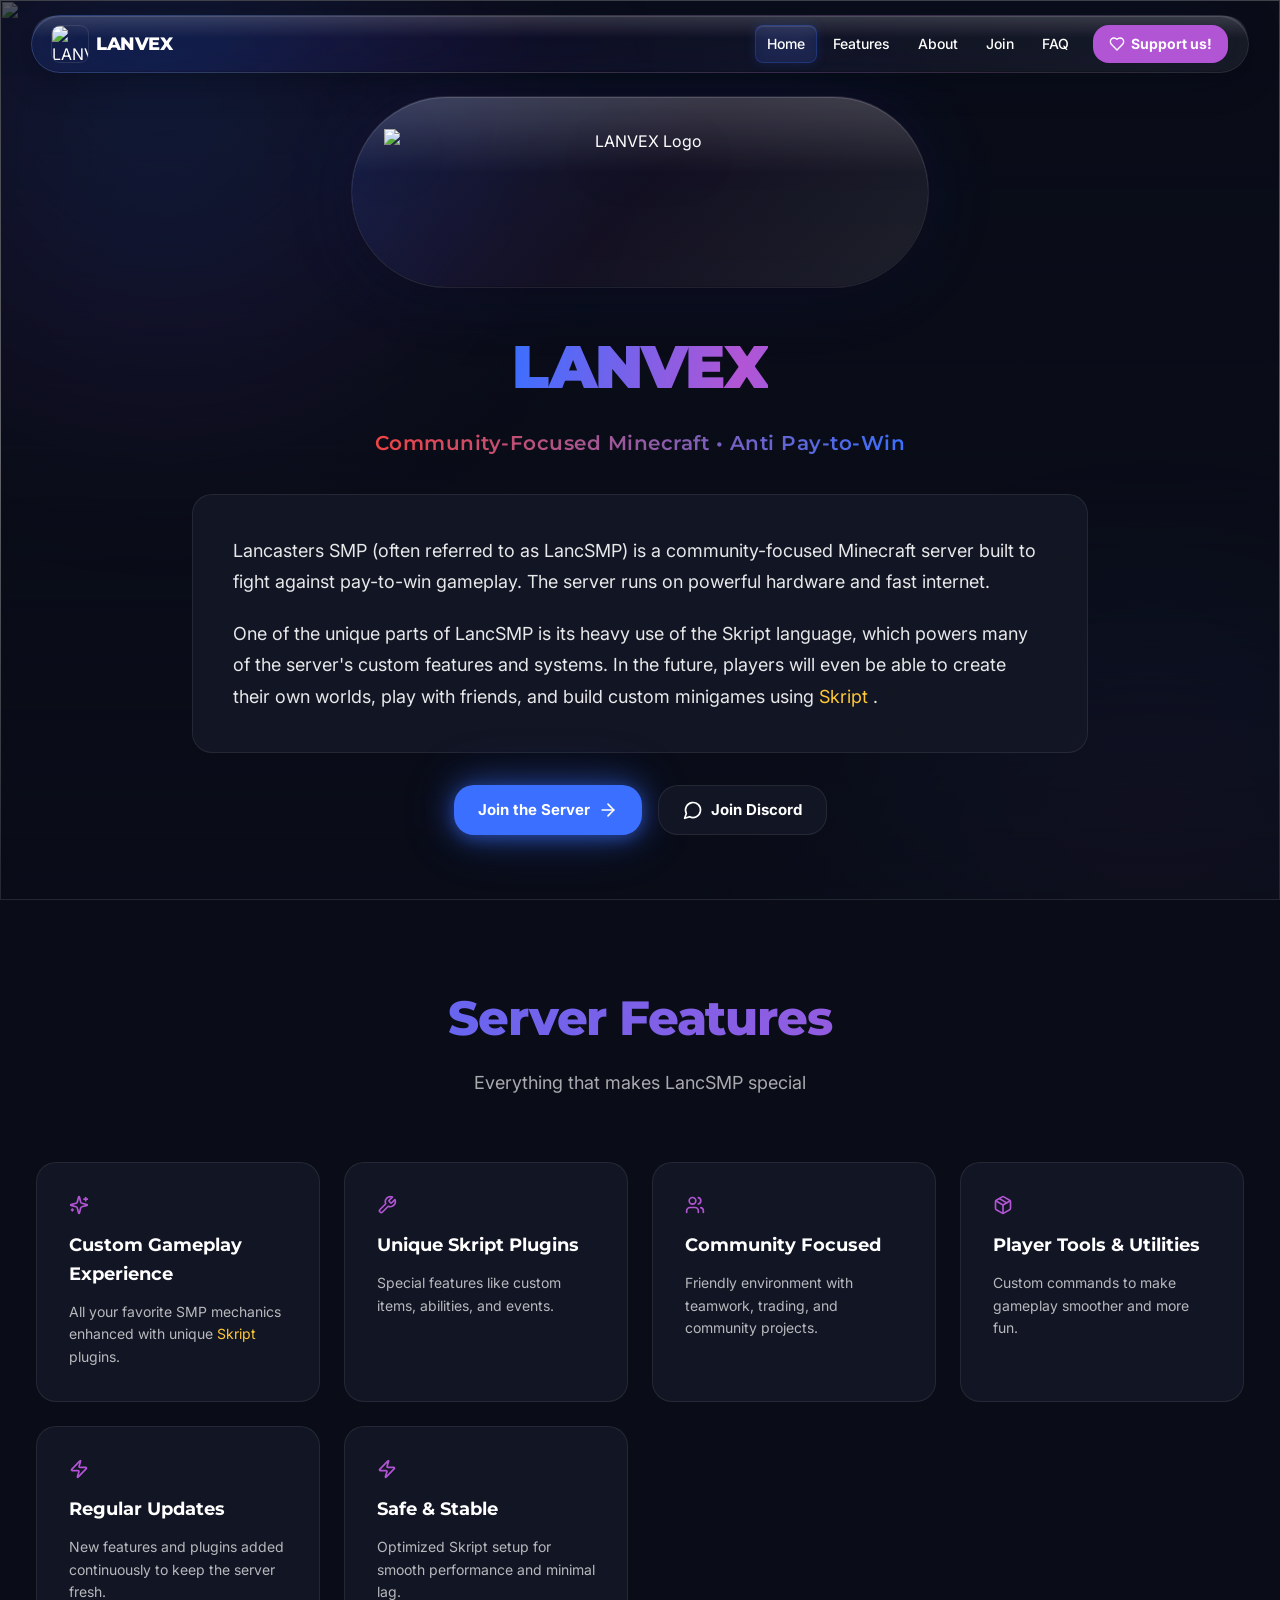
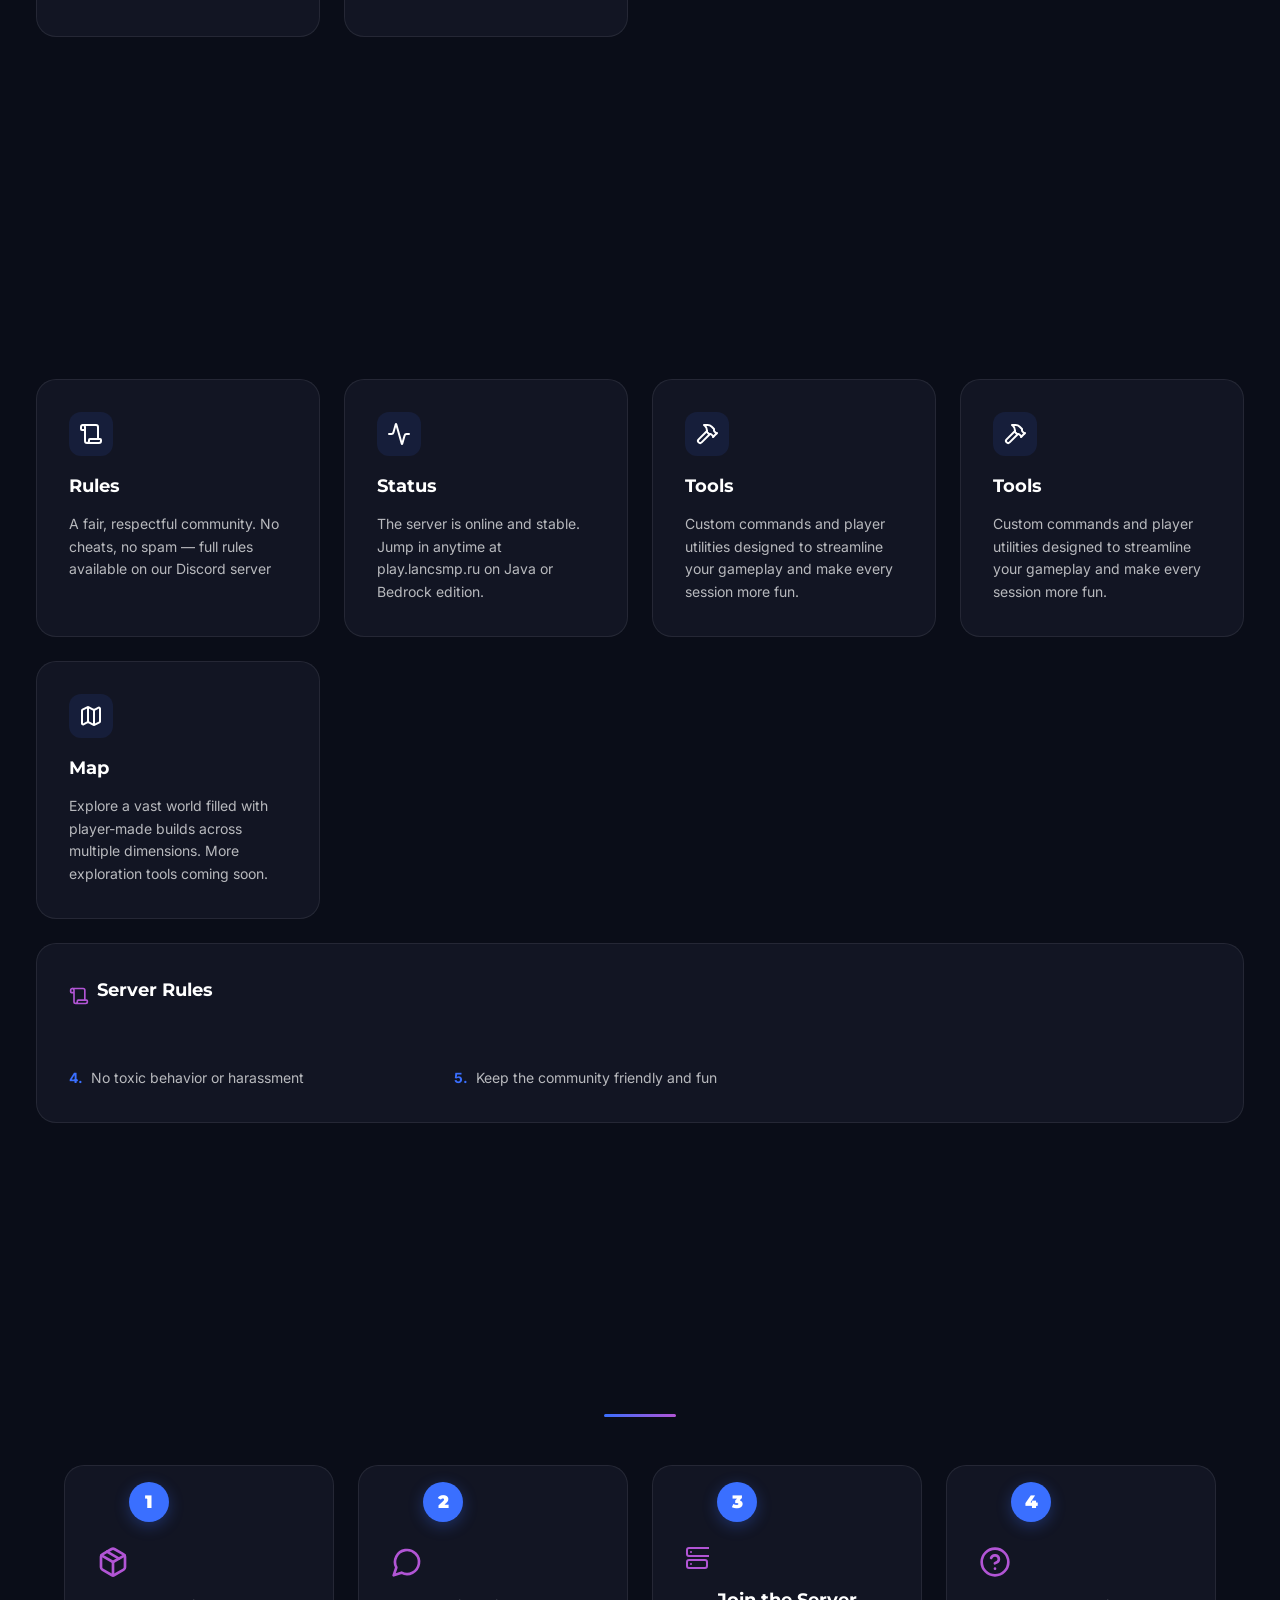
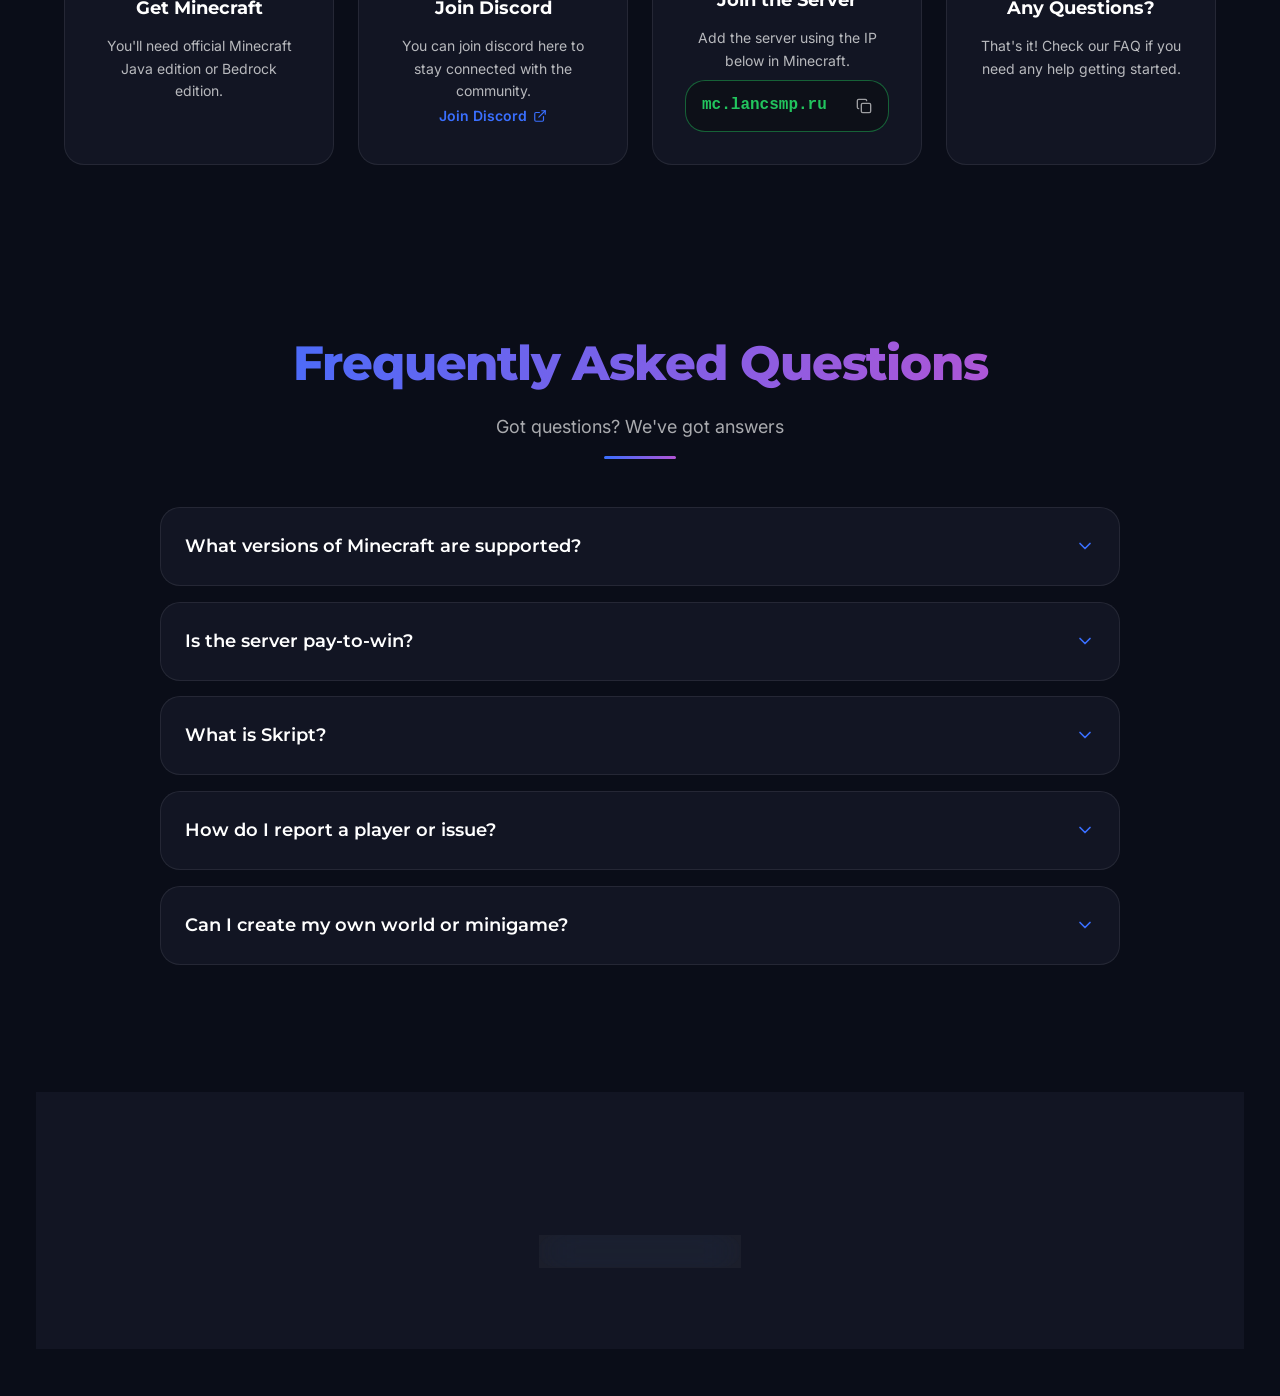
==== index.html @ f7d61930 "Initial Commit" ====
<!DOCTYPE html>
<html lang="en">
<head>
  <meta charset="utf-8">
  <meta name="viewport" content="width=device-width, initial-scale=1.0">
  <meta name="theme-color" content="#3A6FFF">
  <meta name="description" content="Community-Focused Minecraft server. Anti Pay-to-Win. Custom Skript plugins, friendly community, and powerful hardware.">
  <meta name="robots" content="index, follow">
  <link rel="canonical" href="https://your-github-username.github.io/lanvex-smp-website/">
  <meta property="og:title" content="LANVEX — Community Minecraft Server">
  <meta property="og:description" content="Community-Focused Minecraft server. Anti Pay-to-Win. Custom Skript plugins, friendly community, and powerful hardware.">
  <meta property="og:image" content="https://public.lancsmp.ru/images/lanvex_smp%2Bbg.png">
  <meta property="og:image:width" content="2000">
  <meta property="og:image:height" content="2000">
  <meta property="og:image:alt" content="LANVEX — Community Minecraft Server. Anti Pay-to-Win.">
  <meta property="og:image:type" content="image/png">
  <meta property="og:url" content="https://your-github-username.github.io/lanvex-smp-website/">
  <meta property="og:type" content="website">
  <meta property="og:site_name" content="LANVEX">
  <meta property="og:locale" content="en_US">
  <meta name="twitter:card" content="summary_large_image">
  <meta name="twitter:title" content="LANVEX — Community Minecraft Server">
  <meta name="twitter:description" content="Community-Focused Minecraft server. Anti Pay-to-Win. Custom Skript plugins.">
  <meta name="twitter:image" content="https://public.lancsmp.ru/images/lanvex_smp%2Bbg.png">
  <script type="application/ld+json">
  {
    "@context": "https://schema.org",
    "@type": "WebSite",
    "name": "LANVEX",
    "url": "https://your-github-username.github.io/lanvex-smp-website/",
    "description": "Community-Focused Minecraft server. Anti Pay-to-Win. Custom Skript plugins, friendly community, and powerful hardware.",
    "publisher": {
      "@type": "Organization",
      "name": "Lancasters Studios",
      "url": "https://your-github-username.github.io/lanvex-smp-website/",
      "logo": {
        "@type": "ImageObject",
        "url": "https://public.lancsmp.ru/images/lx.png"
      }
    },
    "potentialAction": {
      "@type": "SearchAction",
      "target": "https://your-github-username.github.io/lanvex-smp-website/#home",
      "query-input": "required name=search_term_string"
    }
  }
  </script>
  <link rel="icon" type="image/png" href="https://public.lancsmp.ru/images/lx.png">
  <link rel="manifest" href="manifest.json">
  <link rel="preconnect" href="https://fonts.googleapis.com">
  <link rel="preconnect" href="https://fonts.gstatic.com" crossorigin>
  <link href="https://fonts.googleapis.com/css2?family=Inter:wght@400;500;600;700&family=Montserrat:wght@400;500;600;700;800;900&display=swap" rel="stylesheet">
  <title>LANVEX — Home</title>
  <link rel="stylesheet" href="public/css/style.css?v=38">
</head>
<body class="home">
  <div class="scroll-progress" id="scrollProgress" aria-hidden="true"></div>

  <!-- Background -->
  <div class="bg-fixed">
    <img src="https://public.lancsmp.ru/images/BG_4.png" alt="" class="bg-image" width="1024" height="576" fetchpriority="high" decoding="async">
    <div class="bg-overlay"></div>
  </div>

  <!-- Navigation -->
  <nav class="navbar" id="navbar">
    <div class="nav-inner">
      <a href="#home" class="nav-logo">
        <img src="https://public.lancsmp.ru/images/lx.png" alt="LANVEX" class="nav-logo-img" width="36" height="36" decoding="async">
        <span class="nav-logo-text">LANVEX</span>
      </a>
      <div class="nav-links">
        <div class="nav-blob" id="navBlob"></div>
        <div id="navPrimary">
          <a href="#home" class="nav-link">Home</a>
          <a href="#features" class="nav-link">Features</a>
          <a href="#about" class="nav-link">About</a>
          <a href="#join" class="nav-link">Join</a>
          <a href="#faq" class="nav-link">FAQ</a>
        </div>
        <a href="https://ko-fi.com/lancasters_studios" target="_blank" rel="noopener noreferrer" class="nav-btn-support">
          <svg xmlns="http://www.w3.org/2000/svg" width="16" height="16" viewBox="0 0 24 24" fill="none" stroke="currentColor" stroke-width="2" stroke-linecap="round" stroke-linejoin="round"><path d="M19 14c1.49-1.46 3-3.21 3-5.5A5.5 5.5 0 0 0 16.5 3c-1.76 0-3 .5-4.5 2-1.5-1.5-2.74-2-4.5-2A5.5 5.5 0 0 0 2 8.5c0 2.3 1.5 4.05 3 5.5l7 7Z"/></svg>
          Support us!
        </a>
      </div>
      <button class="nav-mobile-btn" id="mobileMenuBtn" aria-label="Toggle menu" aria-expanded="false">
        <span class="hamburger-box">
          <span class="hamburger-line"></span>
          <span class="hamburger-line"></span>
          <span class="hamburger-line"></span>
        </span>
      </button>
    </div>
  </nav>
  <!-- Mobile Menu Backdrop -->
  <div class="mobile-menu-backdrop" id="mobileMenuBackdrop"></div>
  <!-- Mobile Menu -->
  <div class="mobile-menu" id="mobileMenu">
    <div class="mobile-menu-header">
      <a href="#home" class="nav-logo">
        <img src="https://public.lancsmp.ru/images/lx.png" alt="LANVEX" class="nav-logo-img" width="36" height="36" decoding="async">
        <span class="nav-logo-text">LANVEX</span>
      </a>
      <button class="mobile-menu-close" onclick="document.getElementById('mobileMenu').classList.remove('open');document.getElementById('mobileMenuBtn').classList.remove('open');document.getElementById('mobileMenuBackdrop').classList.remove('open');document.body.style.overflow='';" aria-label="Close menu">
        <svg xmlns="http://www.w3.org/2000/svg" width="20" height="20" viewBox="0 0 24 24" fill="none" stroke="currentColor" stroke-width="2" stroke-linecap="round" stroke-linejoin="round"><line x1="18" y1="6" x2="6" y2="18"/><line x1="6" y1="6" x2="18" y2="18"/></svg>
      </button>
    </div>
    <div id="mobileNavPrimary">
      <a href="#home" class="mobile-link">Home</a>
      <a href="#features" class="mobile-link">Features</a>
      <a href="#about" class="mobile-link">About</a>
      <a href="#join" class="mobile-link">Join</a>
      <a href="#faq" class="mobile-link">FAQ</a>
    </div>
    <a href="https://ko-fi.com/lancasters_studios" target="_blank" rel="noopener noreferrer" class="mobile-support-btn">
      <svg xmlns="http://www.w3.org/2000/svg" width="16" height="16" viewBox="0 0 24 24" fill="none" stroke="currentColor" stroke-width="2" stroke-linecap="round" stroke-linejoin="round"><path d="M19 14c1.49-1.46 3-3.21 3-5.5A5.5 5.5 0 0 0 16.5 3c-1.76 0-3 .5-4.5 2-1.5-1.5-2.74-2-4.5-2A5.5 5.5 0 0 0 2 8.5c0 2.3 1.5 4.05 3 5.5l7 7Z"/></svg>
      Support us!
    </a>
  </div>

  <button id="scrollTopBtn" class="scroll-top-btn" aria-label="Scroll to top">
    <svg xmlns="http://www.w3.org/2000/svg" width="20" height="20" viewBox="0 0 24 24" fill="none" stroke="currentColor" stroke-width="2.5" stroke-linecap="round" stroke-linejoin="round"><polyline points="18 15 12 9 6 15"/></svg>
  </button>

  <div class="page page-enter">

    <!-- Hero Section -->
    <section id="home" class="hero">
      <div class="hero-content">
        <div class="hero-logo-wrap">
          <div class="hero-logo-pill">
            <img src="https://public.lancsmp.ru/images/lanvex_smp_logo.png" alt="LANVEX Logo" class="hero-logo" width="1024" height="252" fetchpriority="high" decoding="async">
          </div>
        </div>
        <h1 class="hero-title"><span class="gradient-text">LANVEX</span></h1>
        <p class="hero-subtitle">Community-Focused Minecraft • Anti Pay-to-Win</p>
        <div class="hero-card glass-card">
          <p class="hero-desc">
            Lancasters SMP (often referred to as <span class="text-blue font-semibold">LancSMP</span>) is a community-focused Minecraft server built to fight against pay-to-win gameplay. The server runs on powerful hardware and fast internet.
          </p>
          <p class="hero-desc">
            One of the unique parts of LancSMP is its heavy use of the <span class="text-gold font-semibold">Skript</span> language, which powers many of the server's custom features and systems. In the future, players will even be able to create their own worlds, play with friends, and build custom minigames using <span class="text-gold font-semibold">Skript</span>.
          </p>
        </div>
        <div class="hero-actions">
          <button class="btn btn-primary" onclick="joinServer()">
            Join the Server
            <svg xmlns="http://www.w3.org/2000/svg" width="20" height="20" viewBox="0 0 24 24" fill="none" stroke="currentColor" stroke-width="2" stroke-linecap="round" stroke-linejoin="round"><path d="M5 12h14"/><path d="m12 5 7 7-7 7"/></svg>
          </button>
          <a href="https://discord.lancsmp.ru/" target="_blank" rel="noopener noreferrer" class="btn btn-glass">
            <svg xmlns="http://www.w3.org/2000/svg" width="20" height="20" viewBox="0 0 24 24" fill="none" stroke="currentColor" stroke-width="2" stroke-linecap="round" stroke-linejoin="round"><path d="M7.9 20A9 9 0 1 0 4 16.1L2 22Z"/></svg>
            Join Discord
          </a>
        </div>
      </div>
    </section>

    <!-- Features Section -->
    <section id="features" class="section">
      <div class="section-inner">
        <div class="section-header">
          <h2 class="section-title">Server <span class="text-blue">Features</span></h2>
          <p class="section-desc">Everything that makes LancSMP special</p>
        </div>
        <div class="features-grid">
          <div class="feature-card glass-card">
            <div class="feature-icon">
              <svg xmlns="http://www.w3.org/2000/svg" width="20" height="20" viewBox="0 0 24 24" fill="none" stroke="currentColor" stroke-width="2" stroke-linecap="round" stroke-linejoin="round"><path d="M9.937 15.5A2 2 0 0 0 8.5 14.063l-6.135-1.582a.5.5 0 0 1 0-.962L8.5 9.936A2 2 0 0 0 9.937 8.5l1.582-6.135a.5.5 0 0 1 .963 0L14.063 8.5A2 2 0 0 0 15.5 9.937l6.135 1.581a.5.5 0 0 1 0 .964L15.5 14.063a2 2 0 0 0-1.437 1.437l-1.582 6.135a.5.5 0 0 1-.963 0z"/><path d="M20 3v4"/><path d="M22 5h-4"/><path d="M4 17v2"/><path d="M5 18H3"/></svg>
            </div>
            <h3 class="feature-title">Custom Gameplay Experience</h3>
            <p class="feature-desc">All your favorite SMP mechanics enhanced with unique Skript plugins.</p>
          </div>
          <div class="feature-card glass-card">
            <div class="feature-icon">
              <svg xmlns="http://www.w3.org/2000/svg" width="20" height="20" viewBox="0 0 24 24" fill="none" stroke="currentColor" stroke-width="2" stroke-linecap="round" stroke-linejoin="round"><path d="M14.7 6.3a1 1 0 0 0 0 1.4l1.6 1.6a1 1 0 0 0 1.4 0l3.77-3.77a6 6 0 0 1-7.94 7.94l-6.91 6.91a2.12 2.12 0 0 1-3-3l6.91-6.91a6 6 0 0 1 7.94-7.94l-3.76 3.76z"/></svg>
            </div>
            <h3 class="feature-title">Unique Skript Plugins</h3>
            <p class="feature-desc">Special features like custom items, abilities, and events.</p>
          </div>
          <div class="feature-card glass-card">
            <div class="feature-icon">
              <svg xmlns="http://www.w3.org/2000/svg" width="20" height="20" viewBox="0 0 24 24" fill="none" stroke="currentColor" stroke-width="2" stroke-linecap="round" stroke-linejoin="round"><path d="M16 21v-2a4 4 0 0 0-4-4H6a4 4 0 0 0-4 4v2"/><circle cx="9" cy="7" r="4"/><path d="M22 21v-2a4 4 0 0 0-3-3.87"/><path d="M16 3.13a4 4 0 0 1 0 7.75"/></svg>
            </div>
            <h3 class="feature-title">Community Focused</h3>
            <p class="feature-desc">Friendly environment with teamwork, trading, and community projects.</p>
          </div>
          <div class="feature-card glass-card">
            <div class="feature-icon">
              <svg xmlns="http://www.w3.org/2000/svg" width="20" height="20" viewBox="0 0 24 24" fill="none" stroke="currentColor" stroke-width="2" stroke-linecap="round" stroke-linejoin="round"><path d="M11 21.73a2 2 0 0 0 2 0l7-4A2 2 0 0 0 21 16V8a2 2 0 0 0-1-1.73l-7-4a2 2 0 0 0-2 0l-7 4A2 2 0 0 0 3 8v8a2 2 0 0 0 1 1.73z"/><path d="M12 22V12"/><polyline points="3.29 7 12 12 20.71 7"/><path d="m7.5 4.27 9 5.15"/></svg>
            </div>
            <h3 class="feature-title">Player Tools &amp; Utilities</h3>
            <p class="feature-desc">Custom commands to make gameplay smoother and more fun.</p>
          </div>
          <div class="feature-card glass-card">
            <div class="feature-icon">
              <svg xmlns="http://www.w3.org/2000/svg" width="20" height="20" viewBox="0 0 24 24" fill="none" stroke="currentColor" stroke-width="2" stroke-linecap="round" stroke-linejoin="round"><path d="M4.5 16.5c-1.5 1.26-2 5-2 5s3.74-.5 5-2c.71-.84.7-2.13-.09-2.91a2.18 2.18 0 0 0-2.91-.09z"/><path d="m12 15-3-3a22 22 0 0 1 2-3.95A12.88 12.88 0 0 1 22 2c0 2.72-.78 7.5-6 11a22.35 22.35 0 0 1-4 2z"/><path d="M9 12H4s.55-3.03 2-4c1.62-1.08 5 0 5 0"/><path d="M12 15v5s3.03-.55 4-2c1.08-1.62 0-5 0-5"/></svg>
            </div>
            <h3 class="feature-title">Regular Updates</h3>
            <p class="feature-desc">New features and plugins added continuously to keep the server fresh.</p>
          </div>
          <div class="feature-card glass-card">
            <div class="feature-icon">
              <svg xmlns="http://www.w3.org/2000/svg" width="20" height="20" viewBox="0 0 24 24" fill="none" stroke="currentColor" stroke-width="2" stroke-linecap="round" stroke-linejoin="round"><path d="M4 14a1 1 0 0 1-.78-1.63l9.9-10.2a.5.5 0 0 1 .86.46l-1.92 6.02A1 1 0 0 0 13 10h7a1 1 0 0 1 .78 1.63l-9.9 10.2a.5.5 0 0 1-.86-.46l1.92-6.02A1 1 0 0 0 11 14z"/></svg>
            </div>
            <h3 class="feature-title">Safe &amp; Stable</h3>
            <p class="feature-desc">Optimized Skript setup for smooth performance and minimal lag.</p>
          </div>
        </div>
      </div>
    </section>

    <!-- About Section -->
    <section id="about" class="section">
      <div class="section-inner">
        <div class="section-header">
          <h2 class="section-title">About <span class="text-blue">LancSMP</span></h2>
          <p class="section-desc">Everything you need to know</p>
        </div>
        <div class="about-grid">
          <div class="about-card glass-card">
            <div class="about-icon-box">
              <svg xmlns="http://www.w3.org/2000/svg" width="24" height="24" viewBox="0 0 24 24" fill="none" stroke="currentColor" stroke-width="2" stroke-linecap="round" stroke-linejoin="round"><rect width="20" height="8" x="2" y="2" rx="2" ry="2"/><rect width="20" height="8" x="2" y="14" rx="2" ry="2"/><line x1="6" x2="6.01" y1="6" y2="6"/><line x1="6" x2="6.01" y1="18" y2="18"/></svg>
            </div>
            <h3 class="feature-title">Server</h3>
            <p class="feature-desc">Powerful hardware, fast internet, and a Skript-powered backend delivering a smooth, lag-free experience for everyone.</p>
          </div>
          <div class="about-card glass-card">
            <div class="about-icon-box">
              <svg xmlns="http://www.w3.org/2000/svg" width="24" height="24" viewBox="0 0 24 24" fill="none" stroke="currentColor" stroke-width="2" stroke-linecap="round" stroke-linejoin="round"><path d="M19 17V5a2 2 0 0 0-2-2H4"/><path d="M8 21h12a2 2 0 0 0 2-2v-1a1 1 0 0 0-1-1H11a1 1 0 0 0-1 1v1a2 2 0 1 1-4 0V5a2 2 0 1 0-4 0v2a1 1 0 0 0 1 1h3"/></svg>
            </div>
            <h3 class="feature-title">Rules</h3>
            <p class="feature-desc">A fair, respectful community. No griefing, no cheats, no spam — full rules available on our Discord server.</p>
          </div>
          <div class="about-card glass-card">
            <div class="about-icon-box">
              <svg xmlns="http://www.w3.org/2000/svg" width="24" height="24" viewBox="0 0 24 24" fill="none" stroke="currentColor" stroke-width="2" stroke-linecap="round" stroke-linejoin="round"><path d="M22 12h-2.48a2 2 0 0 0-1.93 1.46l-2.35 8.36a.25.25 0 0 1-.48 0L9.24 2.18a.25.25 0 0 0-.48 0l-2.35 8.36A2 2 0 0 1 4.49 12H2"/></svg>
            </div>
            <h3 class="feature-title">Status</h3>
            <p class="feature-desc">The server is online and stable. Jump in anytime at <strong>play.lancsmp.ru</strong> on Java or Bedrock edition.</p>
          </div>
          <div class="about-card glass-card">
            <div class="about-icon-box">
              <svg xmlns="http://www.w3.org/2000/svg" width="24" height="24" viewBox="0 0 24 24" fill="none" stroke="currentColor" stroke-width="2" stroke-linecap="round" stroke-linejoin="round"><path d="m15 12-8.373 8.373a1 1 0 1 1-3-3L12 9"/><path d="m18 15 4-4"/><path d="m21.5 11.5-1.914-1.914A2 2 0 0 1 19 8.172V7l-2.26-2.26a6 6 0 0 0-4.202-1.756L9 2.96l.92.82A6.18 6.18 0 0 1 12 8.4V10l2 2h1.172a2 2 0 0 1 1.414.586L18.5 14.5"/></svg>
            </div>
            <h3 class="feature-title">Tools</h3>
            <p class="feature-desc">Custom commands and player utilities designed to streamline your gameplay and make every session more fun.</p>
          </div>
          <div class="about-card glass-card">
            <div class="about-icon-box">
              <svg xmlns="http://www.w3.org/2000/svg" width="24" height="24" viewBox="0 0 24 24" fill="none" stroke="currentColor" stroke-width="2" stroke-linecap="round" stroke-linejoin="round"><path d="M14.106 5.553a2 2 0 0 0 1.788 0l3.659-1.83A1 1 0 0 1 21 4.619v12.764a1 1 0 0 1-.553.894l-4.553 2.277a2 2 0 0 1-1.788 0l-4.212-2.106a2 2 0 0 0-1.788 0l-3.659 1.83A1 1 0 0 1 3 19.381V6.618a1 1 0 0 1 .553-.894l4.553-2.277a2 2 0 0 1 1.788 0z"/><path d="M15 5.764v15"/><path d="M9 3.236v15"/></svg>
            </div>
            <h3 class="feature-title">Map</h3>
            <p class="feature-desc">Explore a vast world filled with player-made builds across multiple dimensions. More exploration tools coming soon.</p>
          </div>
          <div class="about-card about-card-full glass-card">
            <div class="about-rules-header">
              <svg xmlns="http://www.w3.org/2000/svg" width="20" height="20" viewBox="0 0 24 24" fill="none" stroke="currentColor" stroke-width="2" stroke-linecap="round" stroke-linejoin="round"><path d="M19 17V5a2 2 0 0 0-2-2H4"/><path d="M8 21h12a2 2 0 0 0 2-2v-1a1 1 0 0 0-1-1H11a1 1 0 0 0-1 1v1a2 2 0 1 1-4 0V5a2 2 0 1 0-4 0v2a1 1 0 0 0 1 1h3"/></svg>
              <h3 class="feature-title">Server Rules</h3>
            </div>
            <div class="rules-grid">
              <div class="rule-item"><span class="rule-num text-blue">1.</span> Be respectful and kind to everyone</div>
              <div class="rule-item"><span class="rule-num text-blue">2.</span> No cheats, hacks, or exploits</div>
              <div class="rule-item"><span class="rule-num text-blue">3.</span> No spamming or advertising</div>
              <div class="rule-item"><span class="rule-num text-blue">4.</span> No toxic behavior or harassment</div>
              <div class="rule-item"><span class="rule-num text-blue">5.</span> Keep the community friendly and fun</div>
            </div>
          </div>
        </div>
      </div>
    </section>

    <!-- Join Section -->
    <section id="join" class="section">
      <div class="section-inner section-inner-narrow">
        <div class="section-header">
          <h2 class="section-title">How to <span class="text-blue">Join</span></h2>
          <p class="section-desc">Get started in 4 simple steps</p>
        </div>
        <div class="join-grid">
          <div class="join-card glass-card">
            <div class="join-num">1</div>
            <div class="join-icon-wrap">
              <svg xmlns="http://www.w3.org/2000/svg" width="32" height="32" viewBox="0 0 24 24" fill="none" stroke="currentColor" stroke-width="2" stroke-linecap="round" stroke-linejoin="round"><path d="M11 21.73a2 2 0 0 0 2 0l7-4A2 2 0 0 0 21 16V8a2 2 0 0 0-1-1.73l-7-4a2 2 0 0 0-2 0l-7 4A2 2 0 0 0 3 8v8a2 2 0 0 0 1 1.73z"/><path d="M12 22V12"/><polyline points="3.29 7 12 12 20.71 7"/><path d="m7.5 4.27 9 5.15"/></svg>
            </div>
            <h3 class="feature-title">Get Minecraft</h3>
            <p class="feature-desc">You'll need official Minecraft Java edition or Bedrock edition.</p>
          </div>
          <div class="join-card glass-card">
            <div class="join-num">2</div>
            <div class="join-icon-wrap">
              <svg xmlns="http://www.w3.org/2000/svg" width="32" height="32" viewBox="0 0 24 24" fill="none" stroke="currentColor" stroke-width="2" stroke-linecap="round" stroke-linejoin="round"><path d="M7.9 20A9 9 0 1 0 4 16.1L2 22Z"/></svg>
            </div>
            <h3 class="feature-title">Join Discord</h3>
            <p class="feature-desc">You can join discord here to stay connected with the community.</p>
            <a href="https://discord.lancsmp.ru/" target="_blank" rel="noopener noreferrer" class="join-link">
              Join Discord
              <svg xmlns="http://www.w3.org/2000/svg" width="14" height="14" viewBox="0 0 24 24" fill="none" stroke="currentColor" stroke-width="2" stroke-linecap="round" stroke-linejoin="round"><path d="M15 3h6v6"/><path d="M10 14 21 3"/><path d="M18 13v6a2 2 0 0 1-2 2H5a2 2 0 0 1-2-2V8a2 2 0 0 1 2-2h6"/></svg>
            </a>
          </div>
          <div class="join-card glass-card">
            <div class="join-num">3</div>
            <div class="join-icon-wrap">
              <svg xmlns="http://www.w3.org/2000/svg" width="32" height="32" viewBox="0 0 24 24" fill="none" stroke="currentColor" stroke-width="2" stroke-linecap="round" stroke-linejoin="round"><rect width="20" height="8" x="2" y="2" rx="2" ry="2"/><rect width="20" height="8" x="2" y="14" rx="2" ry="2"/><line x1="6" x2="6.01" y1="6" y2="6"/><line x1="6" x2="6.01" y1="18" y2="18"/></svg>
            </div>
            <h3 class="feature-title">Join the Server</h3>
            <p class="feature-desc">Add the server using the IP below in Minecraft.</p>
            <button class="ip-copy-btn" id="copyIpBtn" data-ip="play.lancsmp.ru">
              <span id="ipText">play.lancsmp.ru</span>
              <svg xmlns="http://www.w3.org/2000/svg" width="16" height="16" viewBox="0 0 24 24" fill="none" stroke="currentColor" stroke-width="2" stroke-linecap="round" stroke-linejoin="round"><rect width="14" height="14" x="8" y="8" rx="2" ry="2"/><path d="M4 16c-1.1 0-2-.9-2-2V4c0-1.1.9-2 2-2h10c1.1 0 2 .9 2 2"/></svg>
            </button>
          </div>
          <div class="join-card glass-card">
            <div class="join-num">4</div>
            <div class="join-icon-wrap">
              <svg xmlns="http://www.w3.org/2000/svg" width="32" height="32" viewBox="0 0 24 24" fill="none" stroke="currentColor" stroke-width="2" stroke-linecap="round" stroke-linejoin="round"><circle cx="12" cy="12" r="10"/><path d="M9.09 9a3 3 0 0 1 5.83 1c0 2-3 3-3 3"/><path d="M12 17h.01"/></svg>
            </div>
            <h3 class="feature-title">Any Questions?</h3>
            <p class="feature-desc">That's it! Check our FAQ if you need any help getting started.</p>
          </div>
        </div>
      </div>
    </section>

    <!-- FAQ Section -->
    <section id="faq" class="section">
      <div class="section-inner section-inner-faq">
        <div class="section-header">
          <h2 class="section-title">Frequently Asked <span class="text-blue">Questions</span></h2>
          <p class="section-desc">Got questions? We've got answers</p>
        </div>
        <div class="faq-list">
          <div class="faq-item glass-card">
            <button class="faq-btn" aria-expanded="false">
              <span class="faq-question">What versions of Minecraft are supported?</span>
              <svg xmlns="http://www.w3.org/2000/svg" width="20" height="20" viewBox="0 0 24 24" fill="none" stroke="currentColor" stroke-width="2" stroke-linecap="round" stroke-linejoin="round"><path d="m6 9 6 6 6-6"/></svg>
            </button>
            <div class="faq-answer">
              <p>We support the latest version of Minecraft Java Edition as well as Bedrock Edition. You can connect using the IP <strong>play.lancsmp.ru</strong>.</p>
            </div>
          </div>
          <div class="faq-item glass-card">
            <button class="faq-btn" aria-expanded="false">
              <span class="faq-question">Is the server pay-to-win?</span>
              <svg xmlns="http://www.w3.org/2000/svg" width="20" height="20" viewBox="0 0 24 24" fill="none" stroke="currentColor" stroke-width="2" stroke-linecap="round" stroke-linejoin="round"><path d="m6 9 6 6 6-6"/></svg>
            </button>
            <div class="faq-answer">
              <p>Absolutely not! Our core principle is to provide a fair, balanced experience for all players. We don't sell power-ups, advantages, or anything that breaks game balance.</p>
            </div>
          </div>
          <div class="faq-item glass-card">
            <button class="faq-btn" aria-expanded="false">
              <span class="faq-question">What is Skript?</span>
              <svg xmlns="http://www.w3.org/2000/svg" width="20" height="20" viewBox="0 0 24 24" fill="none" stroke="currentColor" stroke-width="2" stroke-linecap="round" stroke-linejoin="round"><path d="m6 9 6 6 6-6"/></svg>
            </button>
            <div class="faq-answer">
              <p>Skript is a plugin that lets you create custom Minecraft features using simple scripts. It powers many of our server's unique mechanics, and in the future you'll even be able to use it to create your own worlds and minigames!</p>
            </div>
          </div>
          <div class="faq-item glass-card">
            <button class="faq-btn" aria-expanded="false">
              <span class="faq-question">How do I report a player or issue?</span>
              <svg xmlns="http://www.w3.org/2000/svg" width="20" height="20" viewBox="0 0 24 24" fill="none" stroke="currentColor" stroke-width="2" stroke-linecap="round" stroke-linejoin="round"><path d="m6 9 6 6 6-6"/></svg>
            </button>
            <div class="faq-answer">
              <p>Join our Discord server and use the support channels to report any issues or rule-breaking behavior. Our staff team will review and handle it promptly.</p>
            </div>
          </div>
          <div class="faq-item glass-card">
            <button class="faq-btn" aria-expanded="false">
              <span class="faq-question">Can I create my own world or minigame?</span>
              <svg xmlns="http://www.w3.org/2000/svg" width="20" height="20" viewBox="0 0 24 24" fill="none" stroke="currentColor" stroke-width="2" stroke-linecap="round" stroke-linejoin="round"><path d="m6 9 6 6 6-6"/></svg>
            </button>
            <div class="faq-answer">
              <p>Yes! This is one of our upcoming features. Players will soon be able to create their own worlds and build custom minigames using Skript, playing together with friends in their own unique spaces.</p>
            </div>
          </div>
        </div>
      </div>
    </section>

  </div>

  <!-- Footer -->
  <footer class="footer">
      <div class="footer-inner glass-card">
        <div class="footer-top">
          <div class="footer-brand">
            <img src="https://public.lancsmp.ru/images/lx.png" alt="LANVEX" class="footer-logo" width="40" height="40" loading="lazy" decoding="async">
            <div>
              <p class="footer-name">LANVEX</p>
              <p class="footer-tagline">Community Minecraft Server</p>
            </div>
          </div>
          <div class="footer-links">
            <a href="mailto:golovanov.dmitrii@outlook.com" class="footer-link">
              <svg xmlns="http://www.w3.org/2000/svg" width="16" height="16" viewBox="0 0 24 24" fill="none" stroke="currentColor" stroke-width="2" stroke-linecap="round" stroke-linejoin="round"><rect width="20" height="16" x="2" y="4" rx="2"/><path d="m22 7-8.97 5.7a1.94 1.94 0 0 1-2.06 0L2 7"/></svg>
              Owner's email
            </a>
          </div>
        </div>
        <div class="footer-bottom">
          <div class="server-status" id="heroStatus" role="status" aria-live="polite">
            <span class="server-status-dot" id="heroStatusDot"></span>
            <span class="server-status-text" id="heroStatusText">Checking server status...</span>
          </div>
          <p>&copy; <span id="copyrightYear">2026</span> Lancasters Studios &amp; SMP. All Rights Reserved.</p>
        </div>
      </div>
    </footer>

  <script src="public/js/core/api.js"></script>
  <script src="public/js/core/utils.js"></script>
  <script src="public/js/core/icons.js"></script>
  <script src="public/js/core/markdown.js"></script>
  <script src="public/js/components/navbar.js"></script>
  <script src="public/js/core/ui.js"></script>
  <script src="public/js/core/config-loader.js"></script>
  <script src="public/js/pages/home.js"></script>
  <script>
    (function() {
      var bar = document.getElementById('scrollProgress');
      if (!bar) return;
      var done = false;

      var resources = [];
      Array.prototype.forEach.call(document.scripts, function(s) { if (s.src) resources.push(s); });
      Array.prototype.forEach.call(document.querySelectorAll('link[rel="stylesheet"]'), function(l) { resources.push(l); });
      Array.prototype.forEach.call(document.images, function(i) { resources.push(i); });
      var total = resources.length;

      var timer = setInterval(function() {
        if (done) return;
        var loadedCount = 0;
        try {
          loadedCount = performance.getEntriesByType('resource')
            .filter(function(e) { return e.responseEnd > 0; }).length;
        } catch (e) { loadedCount = total; }
        var pct = total > 0 ? Math.min(0.9, loadedCount / total) : 0.6;
        bar.style.width = (pct * 100).toFixed(2) + '%';
      }, 200);

      function finish() {
        if (done) return;
        done = true;
        clearInterval(timer);
        bar.style.width = '100%';
        setTimeout(function() {
          bar.classList.add('done');
          setTimeout(function() { if (bar.parentNode) bar.parentNode.removeChild(bar); }, 400);
        }, 150);
      }
      window.addEventListener('load', finish);
      setTimeout(finish, 5000);
    })();
    (function() {
      var yearEl = document.getElementById('copyrightYear');
      if (yearEl) yearEl.textContent = new Date().getFullYear();
      var btn = document.getElementById('scrollTopBtn');
      if (!btn) return;
      var ticking = false;
      function onScroll() {
        if (!ticking) {
          requestAnimationFrame(function() {
            if (window.scrollY > 400) btn.classList.add('visible');
            else btn.classList.remove('visible');
            ticking = false;
          });
          ticking = true;
        }
      }
      btn.addEventListener('click', function() { window.scrollTo({ top: 0, behavior: 'smooth' }); });
      window.addEventListener('scroll', onScroll, { passive: true });
    })();
  </script>
</body>
</html>
---- public/css/style.css ----
/* ============ CSS Reset & Variables ============ */
*, *::before, *::after {
  margin: 0;
  padding: 0;
  box-sizing: border-box;
}

:root {
  --blue: #3A6FFF;
  --blue-hover: #2b5fef;
  --gold: #B255D5;
  --gold-hover: #9E3FB8;
  --danger: #ef4444;
  --danger-hover: #dc2626;
  --success: #22c55e;
  --success-hover: #16a34a;
  --warning: #eab308;
  --bg-dark: #0a0d18;
  --bg-card: #141826;
  --bg-nav: #0f121e;
  --text-muted: rgba(255, 255, 255, 0.65);
  --font-body: 'Inter', ui-sans-serif, system-ui, -apple-system, sans-serif;
  --font-heading: 'Montserrat', ui-sans-serif, system-ui, sans-serif;
  --font-mono: ui-monospace, 'Cascadia Code', 'Source Code Pro', Menlo, monospace;
  --blur: blur(12px);
  --border-subtle: rgba(255, 255, 255, 0.06);
  --border-card: rgba(255, 255, 255, 0.08);
  --radius-lg: 1rem;
  --radius-xl: 1.25rem;
  --shadow-blue: 0 4px 25px rgba(58, 111, 255, 0.2);

  /* Unified animation tokens */
  --anim-fast: 0.15s;
  --anim-base: 0.25s;
  --anim-slow: 0.4s;
  --anim-ease: cubic-bezier(0.4, 0, 0.2, 1);
  --anim-ease-spring: cubic-bezier(0.34, 1.56, 0.64, 1);
  --anim-ease-out: cubic-bezier(0, 0, 0.2, 1);
  --anim-ease-smooth: cubic-bezier(0.22, 0.61, 0.36, 1);
  --transition-default: var(--anim-base) var(--anim-ease);
}

html {
  scroll-behavior: smooth;
  scroll-padding-top: 5rem;
}

.smooth-scroll {
  scroll-behavior: smooth;
  -webkit-overflow-scrolling: touch;
}

/* Fluid type â€” scale everything up gracefully on very wide screens */
@media (min-width: 2000px) {
  html { font-size: 118.75%; }
}
@media (min-width: 2560px) {
  html { font-size: 137.5%; }
}

body {
  font-family: var(--font-body);
  background: transparent;
  color: #fff;
  line-height: 1.6;
  -webkit-font-smoothing: antialiased;
  -moz-osx-font-smoothing: grayscale;
  overflow-x: hidden;
  min-height: 100vh;
}

::selection {
  background: rgba(58, 111, 255, 0.3);
  color: #fff;
}

.navbar, .nav-blob, .feature-card, .about-card, .join-card, .section-header,
.hero-title, .hero-subtitle, .hero-card, .hero-actions, .hero-logo-wrap,
.scroll-top-btn, .toast-stack, .modal-box, .page-enter, .reveal, .msg-panel,
.mobile-menu, .mobile-menu-backdrop, .hamburger-line {
  backface-visibility: hidden;
  transform: translateZ(0);
}

html {
  background: var(--bg-dark);
}

img, svg {
  display: block;
  max-width: 100%;
}

a {
  color: inherit;
  text-decoration: none;
}

button {
  cursor: pointer;
  font: inherit;
  color: inherit;
  background: none;
  border: none;
  touch-action: manipulation;
}

/* ============ Glass Effects ============ */
.glass-card {
  background: rgba(20, 24, 38, 0.85);
  backdrop-filter: blur(12px);
  -webkit-backdrop-filter: blur(12px);
  border: 1px solid rgba(255, 255, 255, 0.08);
}

.glass-nav {
  background: rgba(15, 18, 30, 0.8);
  backdrop-filter: blur(12px);
  -webkit-backdrop-filter: blur(12px);
  border-bottom: 1px solid rgba(255, 255, 255, 0.06);
}

/* ============ Utility ============ */
.text-blue { color: var(--blue); }
.text-gold { color: var(--gold); }
.font-semibold { font-weight: 600; }
.hidden { display: none !important; }

/* Balanced heading wrapping â€” avoids ragged one-word lines on narrow screens */
h1, h2, h3, .hero-title, .section-title, .feature-title,
.login-brand-title, .login-title, .dash-header h1, .lb-header h1,
.panel-header h1, .admin-header h1, .mod-header h1, .kb-header h1,
.hof-header h1, .welcome-text h2 {
  text-wrap: balance;
  text-wrap: pretty;
}

/* ============ Background ============ */
.bg-fixed {
  position: fixed;
  inset: 0;
  z-index: -1;
}

.bg-image {
  width: 100%;
  height: 100%;
  object-fit: cover;
}

.bg-overlay {
  position: absolute;
  inset: 0;
  background: linear-gradient(to bottom, rgba(10, 13, 24, 0.7), rgba(10, 13, 24, 0.5), rgba(10, 13, 24, 0.85));
}

/* ============ Navbar ============ */
.navbar {
  position: fixed;
  top: 0;
  left: 0;
  right: 0;
  z-index: 50;
  padding: 1rem 1rem 0;
}

.nav-inner {
  max-width: min(100% - 2rem, 90rem);
  margin: 0 auto;
  display: flex;
  align-items: center;
  justify-content: space-between;
  height: 3.5rem;
  padding: 0 1.25rem;
  border-radius: 9999px;
  background: linear-gradient(135deg, rgba(58, 111, 255, 0.12) 0%, rgba(178, 85, 213, 0.04) 40%, rgba(255, 255, 255, 0.06) 100%);
  backdrop-filter: blur(40px) saturate(180%);
  -webkit-backdrop-filter: blur(40px) saturate(180%);
  box-shadow:
    0 8px 32px rgba(0, 0, 0, 0.35),
    0 0 0 1px rgba(255, 255, 255, 0.1),
    inset 0 1px 0 rgba(255, 255, 255, 0.12),
    inset 0 -1px 0 rgba(0, 0, 0, 0.12),
    0 0 60px rgba(58, 111, 255, 0.06);
  position: relative;
}

.nav-inner::before {
  content: '';
  position: absolute;
  top: 0;
  left: 0;
  right: 0;
  height: 40%;
  border-radius: 9999px 9999px 0 0;
  background: linear-gradient(to bottom, rgba(255, 255, 255, 0.15), transparent);
  pointer-events: none;
}

.nav-inner::after {
  content: '';
  position: absolute;
  inset: -1px;
  border-radius: 9999px;
  padding: 1px;
  background: linear-gradient(135deg, rgba(58, 111, 255, 0.35), rgba(255, 255, 255, 0.1), rgba(178, 85, 213, 0.2), rgba(255, 255, 255, 0.06));
  -webkit-mask: linear-gradient(#fff 0 0) content-box, linear-gradient(#fff 0 0);
  mask: linear-gradient(#fff 0 0) content-box, linear-gradient(#fff 0 0);
  -webkit-mask-composite: xor;
  mask-composite: exclude;
  pointer-events: none;
}

.navbar.scrolled .nav-inner {
  background: linear-gradient(135deg, rgba(58, 111, 255, 0.18) 0%, rgba(178, 85, 213, 0.06) 40%, rgba(255, 255, 255, 0.1) 100%);
  backdrop-filter: blur(40px) saturate(200%);
}

.nav-logo {
  display: flex;
  align-items: center;
  gap: 0.5rem;
}

.nav-logo-img {
  width: 2.25rem;
  height: 2.25rem;
  border-radius: 0.5rem;
  box-shadow: 0 0 0 1px rgba(255, 255, 255, 0.1);
}

.nav-logo-text {
  font-family: var(--font-heading);
  font-weight: 800;
  font-size: 1.125rem;
  color: #fff;
  letter-spacing: -0.025em;
}

.nav-links {
  display: none;
  align-items: center;
  gap: 0.25rem;
  position: relative;
}

/* Adaptive link wrappers participate in the parent flex layout */
#navPrimary, #mobileNavPrimary { display: contents; }

.nav-blob {
  position: absolute;
  top: 0;
  left: 0;
  height: 100%;
  width: 0;
  border-radius: 0.5rem;
  background: rgba(58, 111, 255, 0.15);
  border: 1px solid rgba(58, 111, 255, 0.25);
  backdrop-filter: blur(8px);
  -webkit-backdrop-filter: blur(8px);
  box-shadow: 0 0 12px rgba(58, 111, 255, 0.15), inset 0 1px 0 rgba(255, 255, 255, 0.1);
  transition: transform 0.35s var(--anim-ease-smooth), width 0.35s var(--anim-ease-smooth), opacity var(--anim-base) var(--anim-ease);
  z-index: 0;
  pointer-events: none;
  opacity: 0;
  transform-origin: left center;
  will-change: transform, width, opacity;
}

@media (min-width: 768px) {
  .nav-links { display: flex; }
  .nav-mobile-btn { display: none; }
}

.nav-link {
  padding: 0.5rem 0.75rem;
  font-size: 0.875rem;
  font-weight: 500;
  color: #fff;
  transition: color var(--transition-default);
  border-radius: 0.5rem;
  position: relative;
  z-index: 1;
}

.nav-link:hover {
  color: var(--blue);
}

.nav-link:active {
  transform: scale(0.95);
  transition: transform 0.1s var(--anim-ease);
}

.nav-btn-support {
  display: inline-flex;
  align-items: center;
  gap: 0.375rem;
  margin-left: 0.5rem;
  padding: 0.5rem 1rem;
  border-radius: var(--radius-lg);
  background: var(--gold);
  color: #ffffff;
  font-size: 0.875rem;
  font-weight: 700;
  transition: background var(--transition-default);
}

.nav-btn-support:hover {
  background: var(--gold-hover);
}

.nav-login-btn {
  display: inline-flex;
  align-items: center;
  justify-content: center;
  gap: 0.4rem;
  padding: 0.375rem 0.85rem;
  border-radius: 0.5rem;
  font-size: 0.8125rem;
  font-weight: 600;
  color: rgba(255, 255, 255, 0.75);
  background: rgba(255, 255, 255, 0.05);
  border: 1px solid rgba(255, 255, 255, 0.1);
  font-family: var(--font-heading);
  transition: color var(--transition-default), background var(--transition-default), border-color var(--transition-default);
  margin-left: 0.25rem;
}

.nav-login-btn:hover {
  color: var(--blue);
  background: rgba(58, 111, 255, 0.1);
  border-color: rgba(58, 111, 255, 0.3);
}

.nav-register-btn {
  display: inline-flex;
  align-items: center;
  padding: 0.375rem 0.75rem;
  border-radius: 0.5rem;
  font-size: 0.8125rem;
  font-weight: 600;
  color: #fff;
  background: var(--blue);
  font-family: var(--font-heading);
  transition: background var(--transition-default);
  margin-left: 0.125rem;
}

.nav-register-btn:hover {
  background: var(--blue-hover);
}

.nav-dashboard-btn {
  display: inline-flex;
  align-items: center;
  gap: 0.375rem;
  padding: 0.375rem 0.75rem;
  border-radius: 0.5rem;
  font-size: 0.8125rem;
  font-weight: 600;
  color: #fff;
  background: rgba(58, 111, 255, 0.15);
  font-family: var(--font-heading);
  transition: background var(--transition-default);
  margin-left: 0.125rem;
}

.nav-dashboard-btn:hover {
  background: rgba(58, 111, 255, 0.3);
}

.nav-pill-btn {
  display: none;
  position: relative;
  align-items: center;
  gap: 0.5rem;
  padding: 0.375rem 0.875rem 0.375rem 0.375rem;
  border-radius: 9999px;
  background: rgba(255, 255, 255, 0.06);
  border: 1px solid rgba(255, 255, 255, 0.1);
  font-family: var(--font-heading);
  font-size: 0.8125rem;
  font-weight: 600;
  color: #fff;
  transition: background var(--transition-default), border-color var(--transition-default), color var(--transition-default);
  margin-left: 0.25rem;
}

.nav-pill-btn:hover {
  background: rgba(255, 255, 255, 0.12);
  border-color: rgba(255, 255, 255, 0.2);
  color: #fff;
}

.nav-pill-btn.hidden {
  display: none !important;
}

.nav-pill-badge {
  position: absolute; top: -2px; right: -2px;
  min-width: 1.125rem; height: 1.125rem; border-radius: 999px;
  background: var(--danger); color: #fff;
  font-size: 0.5625rem; font-weight: 800;
  display: flex; align-items: center; justify-content: center;
  padding: 0 3px; font-family: var(--font-heading);
  box-shadow: 0 2px 6px rgba(239,68,68,0.5);
  border: 2px solid rgba(15,18,30,0.95);
}
.nav-pill-badge.hidden { display: none !important; }

.nav-pill-avatar {
  width: 1.75rem;
  height: 1.75rem;
  border-radius: 50%;
  object-fit: cover;
  border: 1px solid rgba(255, 255, 255, 0.15);
  background: rgba(58, 111, 255, 0.15);
}

.nav-pill-avatar[src=""], .nav-pill-avatar:not([src]) {
  display: none;
}

.nav-pill-avatar-placeholder {
  width: 1.75rem;
  height: 1.75rem;
  border-radius: 50%;
  background: rgba(58, 111, 255, 0.15);
  display: flex;
  align-items: center;
  justify-content: center;
  font-weight: 800;
  font-size: 0.6875rem;
  color: var(--blue);
  flex-shrink: 0;
}

.nav-mobile-btn {
  display: flex;
  align-items: center;
  justify-content: center;
  padding: 0.5rem;
  color: #fff;
  border-radius: 0.75rem;
  transition: background var(--transition-default);
  z-index: 100;
}

.nav-mobile-btn:hover {
  background: rgba(255, 255, 255, 0.06);
}

@media (min-width: 768px) {
  .nav-mobile-btn { display: none; }
}

/* ============ Mobile Menu ============ */
.mobile-menu-backdrop {
  position: fixed;
  inset: 0;
  background: rgba(10, 13, 24, 0.6);
  backdrop-filter: blur(4px);
  -webkit-backdrop-filter: blur(4px);
  z-index: 98;
  opacity: 0;
  visibility: hidden;
  transition: opacity var(--anim-base) var(--anim-ease), visibility 0s var(--anim-base);
}
.mobile-menu-backdrop.open {
  opacity: 1;
  visibility: visible;
  transition: opacity var(--anim-base) var(--anim-ease), visibility 0s 0s;
}

.mobile-menu {
  position: fixed;
  top: 0;
  right: 0;
  bottom: 0;
  width: min(85vw, 360px);
  display: flex;
  flex-direction: column;
  padding: 1rem 1rem 1.5rem;
  gap: 0.125rem;
  background: rgba(20, 24, 38, 0.97);
  backdrop-filter: blur(40px) saturate(180%);
  -webkit-backdrop-filter: blur(40px) saturate(180%);
  border-left: 1px solid rgba(255, 255, 255, 0.08);
  box-shadow: -8px 0 40px rgba(0, 0, 0, 0.5);
  opacity: 0;
  visibility: hidden;
  transform: translateX(100%);
  transition: opacity var(--anim-base) var(--anim-ease),
              transform 0.35s var(--anim-ease-smooth),
              visibility 0s var(--anim-base);
  z-index: 99;
  overflow-y: auto;
  overflow-x: hidden;
  -webkit-overflow-scrolling: touch;
  will-change: transform, opacity;
}

.mobile-menu.open {
  opacity: 1;
  visibility: visible;
  transform: translateX(0);
  transition: opacity var(--anim-base) var(--anim-ease),
              transform 0.35s var(--anim-ease-smooth),
              visibility 0s 0s;
}

.mobile-menu-header {
  display: flex;
  align-items: center;
  justify-content: space-between;
  padding: 0.25rem 0.25rem 1rem;
  margin-bottom: 0.25rem;
  border-bottom: 1px solid rgba(255, 255, 255, 0.06);
}

.mobile-menu-close {
  width: 2.5rem;
  height: 2.5rem;
  display: flex;
  align-items: center;
  justify-content: center;
  border-radius: 0.75rem;
  color: rgba(255, 255, 255, 0.5);
  transition: background var(--anim-fast), color var(--anim-fast);
}
.mobile-menu-close:hover {
  background: rgba(255, 255, 255, 0.06);
  color: #fff;
}

.mobile-link {
  display: block;
  padding: 0.875rem 1rem;
  font-size: 0.9375rem;
  font-weight: 500;
  color: rgba(255, 255, 255, 0.8);
  border-radius: 0.75rem;
  transition: background var(--anim-fast) var(--anim-ease), color var(--anim-fast) var(--anim-ease), opacity 0.3s var(--anim-ease), transform 0.3s var(--anim-ease-spring);
  opacity: 0;
  transform: translateX(20px);
  will-change: transform, opacity;
}

.mobile-menu.open .mobile-link {
  opacity: 1;
  transform: translateX(0);
}

.mobile-menu.open .mobile-link:nth-child(2) { transition-delay: 0.06s; }
.mobile-menu.open .mobile-link:nth-child(3) { transition-delay: 0.1s; }
.mobile-menu.open .mobile-link:nth-child(4) { transition-delay: 0.14s; }
.mobile-menu.open .mobile-link:nth-child(5) { transition-delay: 0.18s; }
.mobile-menu.open .mobile-link:nth-child(6) { transition-delay: 0.22s; }
.mobile-menu.open .mobile-link:nth-child(7) { transition-delay: 0.26s; }
.mobile-menu.open .mobile-link:nth-child(8) { transition-delay: 0.3s; }
.mobile-menu.open .mobile-link:nth-child(9) { transition-delay: 0.34s; }
.mobile-menu.open .mobile-link:nth-child(10) { transition-delay: 0.38s; }
.mobile-menu.open .mobile-link:nth-child(11) { transition-delay: 0.42s; }
.mobile-menu.open .mobile-link:nth-child(12) { transition-delay: 0.46s; }
.mobile-menu.open .mobile-link:nth-child(13) { transition-delay: 0.5s; }
.mobile-menu.open .mobile-link:nth-child(14) { transition-delay: 0.54s; }

.mobile-link:hover {
  background: rgba(255, 255, 255, 0.06);
  color: var(--blue);
}

.mobile-link:active {
  transform: scale(0.97);
  transition: transform 0.1s var(--anim-ease);
}

.mobile-support-btn {
  display: flex;
  align-items: center;
  gap: 0.375rem;
  margin-top: 0.5rem;
  padding: 0.875rem 1.25rem;
  border-radius: 0.75rem;
  background: var(--gold);
  color: #ffffff;
  font-size: 0.875rem;
  font-weight: 700;
  text-align: center;
  justify-content: center;
  opacity: 0;
  transform: translateX(20px);
  transition: opacity 0.3s var(--anim-ease), transform 0.3s var(--anim-ease-spring);
  text-decoration: none;
  will-change: transform, opacity;
}

.mobile-menu.open .mobile-support-btn {
  opacity: 1;
  transform: translateX(0);
  transition-delay: 0.55s;
}

.mobile-login-btn,
.mobile-register-btn,
.mobile-dashboard-btn {
  display: block;
  margin-top: 0.25rem;
  padding: 0.875rem 1.25rem;
  border-radius: 0.75rem;
  font-size: 0.875rem;
  font-weight: 600;
  text-align: center;
  font-family: var(--font-heading);
  text-decoration: none;
  opacity: 0;
  transform: translateX(20px);
  transition: opacity 0.3s var(--anim-ease), transform 0.3s var(--anim-ease-spring), background var(--anim-fast) var(--anim-ease);
  will-change: transform, opacity;
}

.mobile-menu.open .mobile-login-btn,
.mobile-menu.open .mobile-register-btn,
.mobile-menu.open .mobile-dashboard-btn {
  opacity: 1;
  transform: translateX(0);
  transition-delay: 0.6s;
}

.mobile-login-btn {
  background: rgba(255, 255, 255, 0.05);
  border: 1px solid rgba(255, 255, 255, 0.08);
  color: rgba(255, 255, 255, 0.7);
}

.mobile-login-btn:hover {
  background: rgba(58, 111, 255, 0.1);
  border-color: rgba(58, 111, 255, 0.3);
  color: var(--blue);
}

.mobile-register-btn {
  background: var(--blue);
  color: #fff;
  font-weight: 700;
}

.mobile-register-btn:hover {
  background: var(--blue-hover);
}

.mobile-dashboard-btn {
  background: rgba(58, 111, 255, 0.15);
  color: var(--blue);
  font-weight: 700;
}

.mobile-dashboard-btn:hover {
  background: rgba(58, 111, 255, 0.3);
}

/* Hamburger icon animation */
.hamburger-box {
  display: flex;
  flex-direction: column;
  justify-content: center;
  gap: 5px;
  width: 22px;
  height: 18px;
}

.hamburger-line {
  display: block;
  width: 100%;
  height: 2px;
  background: #fff;
  border-radius: 2px;
  transition: transform 0.3s var(--anim-ease-smooth), opacity 0.2s var(--anim-ease);
  transform-origin: center;
  will-change: transform, opacity;
}

.nav-mobile-btn.open .hamburger-line:nth-child(1) {
  transform: translateY(7px) rotate(45deg);
}
.nav-mobile-btn.open .hamburger-line:nth-child(2) {
  opacity: 0;
  transform: scaleX(0);
}
.nav-mobile-btn.open .hamburger-line:nth-child(3) {
  transform: translateY(-7px) rotate(-45deg);
}

/* ============ User Dropdown ============ */
.nav-dropdown {
  position: relative;
  display: flex;
  margin-left: 0.25rem;
}

.nav-dropdown.hidden {
  display: none !important;
}

.nav-dropdown .nav-pill-btn {
  display: flex;
  cursor: pointer;
}

.nav-dropdown-arrow {
  transition: transform var(--transition-default);
  flex-shrink: 0;
}

.nav-dropdown.open .nav-dropdown-arrow {
  transform: rotate(180deg);
}

.nav-dropdown-menu {
  position: absolute;
  top: calc(100% + 0.5rem);
  right: 0;
  min-width: 12rem;
  background: rgba(15, 18, 30, 0.95);
  backdrop-filter: blur(16px);
  -webkit-backdrop-filter: blur(16px);
  border: 1px solid rgba(255, 255, 255, 0.1);
  border-radius: 0.875rem;
  padding: 0.5rem;
  opacity: 0;
  visibility: hidden;
  transform: translateY(-0.5rem);
  transition: opacity var(--anim-fast) var(--anim-ease), transform var(--anim-fast) var(--anim-ease), visibility 0s var(--anim-fast);
  z-index: 1000;
  box-shadow: 0 8px 32px rgba(0, 0, 0, 0.4);
}

.nav-dropdown.open .nav-dropdown-menu {
  opacity: 1;
  visibility: visible;
  transform: translateY(0);
  transition: opacity var(--anim-fast) var(--anim-ease), transform var(--anim-fast) var(--anim-ease), visibility 0s 0s;
}

.nav-dropdown-item {
  display: flex;
  align-items: center;
  gap: 0.625rem;
  padding: 0.625rem 0.875rem;
  border-radius: 0.5rem;
  font-family: var(--font-heading);
  font-size: 0.8125rem;
  font-weight: 600;
  color: #fff;
  text-decoration: none;
  transition: background var(--anim-fast), color var(--anim-fast);
  white-space: nowrap;
}

.nav-dropdown-item:hover {
  background: rgba(58, 111, 255, 0.15);
  color: #fff;
}

.nav-dropdown-divider {
  border: none;
  border-top: 1px solid rgba(255, 255, 255, 0.06);
  margin: 0.375rem 0.5rem;
}

.nav-dropdown-logout {
  color: rgba(239, 68, 68, 0.8);
}

.nav-dropdown-logout:hover {
  background: rgba(239, 68, 68, 0.15);
  color: #ef4444;
}
.nav-dropdown-msg {
  background: none; border: none; cursor: pointer; width: 100%;
  font-family: var(--font-heading); font-size: 0.8125rem; font-weight: 600;
  color: rgba(255,255,255,0.8);
  padding: 0.625rem 0.875rem; border-radius: 0.5rem;
  display: flex; align-items: center; gap: 0.625rem;
  transition: background var(--anim-fast), color var(--anim-fast);
  white-space: nowrap;
}
.nav-dropdown-msg:hover { background: rgba(58,111,255,0.15); color: #fff; }

/* ============ More Nav Dropdown ============ */
.nav-more-dropdown {
  position: relative;
  display: inline-flex;
}

.nav-more-btn {
  display: inline-flex;
  align-items: center;
  gap: 0.25rem;
  cursor: pointer;
}

.nav-more-arrow {
  transition: transform var(--transition-default);
  flex-shrink: 0;
}

.nav-more-dropdown.open .nav-more-arrow {
  transform: rotate(180deg);
}

.nav-more-menu {
  position: absolute;
  top: calc(100% + 0.5rem);
  left: 50%;
  transform: translateX(-50%) translateY(-0.5rem);
  min-width: 10rem;
  background: rgba(15, 18, 30, 0.95);
  backdrop-filter: blur(16px);
  -webkit-backdrop-filter: blur(16px);
  border: 1px solid rgba(255, 255, 255, 0.1);
  border-radius: 0.875rem;
  padding: 0.5rem;
  opacity: 0;
  visibility: hidden;
  transition: opacity var(--anim-fast) var(--anim-ease), transform var(--anim-fast) var(--anim-ease), visibility 0s var(--anim-fast);
  z-index: 1000;
  box-shadow: 0 8px 32px rgba(0, 0, 0, 0.4);
}

.nav-more-dropdown.open .nav-more-menu {
  opacity: 1;
  visibility: visible;
  transform: translateX(-50%) translateY(0);
  transition: opacity var(--anim-fast) var(--anim-ease), transform var(--anim-fast) var(--anim-ease), visibility 0s 0s;
}

.hero {
  position: relative;
  min-height: 100vh;
  display: flex;
  align-items: center;
  justify-content: center;
  padding: 6rem 1rem 4rem;
}

.hero-content {
  max-width: 56rem;
  text-align: center;
}

.hero-logo-wrap {
  display: flex;
  justify-content: center;
  margin-bottom: 2rem;
  animation: heroLogoIn 0.7s var(--anim-ease-out) both;
}

.hero-logo-pill {
  position: relative;
  display: flex;
  align-items: center;
  justify-content: center;
  border-radius: 9999px;
  padding: 1.5rem;
  background: linear-gradient(135deg, rgba(58, 111, 255, 0.15) 0%, rgba(178, 85, 213, 0.06) 50%, rgba(255, 255, 255, 0.08) 100%);
  backdrop-filter: blur(40px) saturate(180%);
  -webkit-backdrop-filter: blur(40px) saturate(180%);
  box-shadow:
    0 8px 32px rgba(0, 0, 0, 0.35),
    0 0 0 1px rgba(255, 255, 255, 0.12),
    inset 0 1px 0 rgba(255, 255, 255, 0.15),
    inset 0 -1px 0 rgba(0, 0, 0, 0.15),
    0 0 80px rgba(58, 111, 255, 0.1),
    0 0 40px rgba(178, 85, 213, 0.05);
  overflow: hidden;
  animation: logoGlow 3s ease-in-out infinite;
  will-change: box-shadow;
}

.hero-logo-pill::before {
  content: '';
  position: absolute;
  top: 0;
  left: 0;
  right: 0;
  height: 40%;
  border-radius: 9999px 9999px 0 0;
  background: linear-gradient(to bottom, rgba(255, 255, 255, 0.18), transparent);
  pointer-events: none;
}

.hero-logo-pill::after {
  content: '';
  position: absolute;
  inset: -1px;
  border-radius: 9999px;
  padding: 1px;
  background: linear-gradient(135deg, rgba(58, 111, 255, 0.4), rgba(255, 255, 255, 0.15), rgba(178, 85, 213, 0.25), rgba(255, 255, 255, 0.08));
  -webkit-mask: linear-gradient(#fff 0 0) content-box, linear-gradient(#fff 0 0);
  mask: linear-gradient(#fff 0 0) content-box, linear-gradient(#fff 0 0);
  -webkit-mask-composite: xor;
  mask-composite: exclude;
  pointer-events: none;
}

.hero-logo {
  width: 20rem;
  height: auto;
  filter: drop-shadow(0 15px 25px rgba(0, 0, 0, 0.4));
}

@media (min-width: 768px) {
  .hero-logo { width: 28rem; }
  .hero-logo-pill { padding: 2rem; }
}

@media (min-width: 1024px) {
  .hero-logo { width: 32rem; }
}

.hero-title {
  font-family: var(--font-heading);
  font-weight: 900;
  font-size: 2.25rem;
  color: #fff;
  letter-spacing: -0.025em;
  margin-bottom: 0.75rem;
}

@media (min-width: 768px) {
  .hero-title { font-size: 3.75rem; }
}

.hero-subtitle {
  font-family: var(--font-heading);
  font-weight: 600;
  font-size: 1rem;
  color: var(--gold);
  margin-bottom: 2rem;
  letter-spacing: 0.025em;
  min-height: 1.75em;
  position: relative;
  overflow: hidden;
}

@media (min-width: 768px) {
  .hero-subtitle { font-size: 1.25rem; }
}

.hero-card {
  border-radius: var(--radius-xl);
  padding: 2rem;
  text-align: left;
}

@media (min-width: 768px) {
  .hero-card { padding: 2.5rem; }
}

.hero-desc {
  color: rgba(255, 255, 255, 0.9);
  font-size: 1rem;
  line-height: 1.75;
  margin-bottom: 1.25rem;
}

.hero-desc:last-child {
  margin-bottom: 0;
}

@media (min-width: 768px) {
  .hero-desc { font-size: 1.125rem; }
}

.hero-actions {
  display: flex;
  flex-direction: column;
  gap: 1rem;
  justify-content: center;
  margin-top: 2rem;
}

@media (min-width: 640px) {
  .hero-actions {
    flex-direction: row;
  }
}

/* ============ Buttons ============ */
.btn {
  display: inline-flex;
  align-items: center;
  justify-content: center;
  gap: 0.5rem;
  padding: 0.75rem 1.5rem;
  border-radius: var(--radius-xl);
  font-weight: 700;
  font-size: 0.9375rem;
  position: relative;
  overflow: hidden;
  transition: background var(--transition-default), box-shadow var(--transition-default), border-color var(--transition-default), transform var(--anim-fast) var(--anim-ease);
  will-change: transform;
}

.btn-primary {
  background: var(--blue);
  color: #fff;
  box-shadow: 0 0 30px rgba(58, 111, 255, 0.5), 0 0 60px rgba(58, 111, 255, 0.2), 0 4px 15px rgba(58, 111, 255, 0.3);
}

.btn-primary::after {
  content: '';
  position: absolute;
  inset: 0;
  border-radius: inherit;
  background: var(--blue);
  opacity: 0;
  box-shadow: 0 0 40px rgba(58, 111, 255, 0.7), 0 0 80px rgba(58, 111, 255, 0.35);
  animation: glowPulse 2.5s ease-in-out infinite;
  z-index: -1;
  will-change: opacity;
}

@keyframes glowPulse {
  0%, 100% { opacity: 0; }
  50% { opacity: 0.5; }
}

.btn-primary:hover {
  background: var(--blue-hover);
  box-shadow: 0 0 40px rgba(58, 111, 255, 0.7), 0 0 80px rgba(58, 111, 255, 0.3), 0 6px 20px rgba(58, 111, 255, 0.4);
}

.btn-glass {
  background: rgba(20, 24, 38, 0.85);
  backdrop-filter: blur(12px);
  -webkit-backdrop-filter: blur(12px);
  color: #fff;
  border: 1px solid rgba(255, 255, 255, 0.08);
}

.btn-glass:hover {
  background: rgba(255, 255, 255, 0.05);
}

/* Soft lift + deeper shadow on hover-capable devices only (touch stays flat) */
@media (hover: hover) {
  .btn:hover { transform: translateY(-1px); }
  .btn-glass:hover, .btn-outline:hover { background: rgba(255, 255, 255, 0.08); }
  /* Press overrides the hover lift so the click still "sinks" */
  .btn:active { transform: scale(0.96); }
}

/* ============ Small Buttons (shared by admin/mod) ============ */
.btn-sm {
  padding: 0.5rem 1rem;
  border-radius: 0.75rem;
  font-size: 0.8125rem;
  font-weight: 600;
  transition: background var(--transition-default), color var(--transition-default), border-color var(--transition-default), transform var(--anim-fast) var(--anim-ease);
  border: none;
  cursor: pointer;
  font-family: var(--font-heading);
  text-decoration: none;
  display: inline-flex;
  align-items: center;
  justify-content: center;
  position: relative;
  overflow: hidden;
  will-change: transform;
}

.btn-primary-sm { background: var(--blue); color: #fff; }
.btn-primary-sm:hover { background: var(--blue-hover); }

.btn-gold { background: var(--gold); color: #ffffff; font-weight: 700; }
.btn-gold:hover { background: var(--gold-hover); }

.btn-glass-sm { background: rgba(255,255,255,0.05); color: #fff; border: 1px solid rgba(255,255,255,0.1); }
.btn-glass-sm:hover { background: rgba(255,255,255,0.1); }

.btn-danger { background: rgba(239,68,68,0.15); color: var(--danger); border: 1px solid rgba(239,68,68,0.2); }
.btn-danger:hover { background: rgba(239,68,68,0.3); }

.btn-sm.primary { background: var(--blue); color: #fff; }
.btn-sm.primary:hover { background: var(--blue-hover); }
.btn-sm.glass { background: rgba(255,255,255,0.05); color: #fff; border: 1px solid rgba(255,255,255,0.1); }
.btn-sm.glass:hover { background: rgba(255,255,255,0.1); }
.btn-sm.danger { background: rgba(239,68,68,0.15); color: var(--danger); border: 1px solid rgba(239,68,68,0.2); }
.btn-sm.danger:hover { background: rgba(239,68,68,0.3); }
.btn-sm.warning { background: rgba(234,179,8,0.15); color: var(--warning); border: 1px solid rgba(234,179,8,0.25); }
.btn-sm.warning:hover { background: rgba(234,179,8,0.3); }

.btn-sm:active, .btn:active, .btn-primary-sm:active, .btn-glass-sm:active,
.btn-gold:active, .btn-danger:active, .btn-sm.primary:active, .btn-sm.glass:active,
.btn-sm.danger:active, .btn-sm.warning:active { transform: scale(0.96); }
.btn-sm:disabled, .btn:disabled, .btn-primary-sm:disabled, .btn-glass-sm:disabled,
.btn-gold:disabled, .btn-danger:disabled, .btn-sm.primary:disabled, .btn-sm.glass:disabled,
.btn-sm.danger:disabled, .btn-sm.warning:disabled { opacity: 0.4; cursor: not-allowed; pointer-events: none; }

a:focus-visible, button:focus-visible, .tab-btn:focus-visible, .sort-btn:focus-visible,
.faq-btn:focus-visible, [role="button"]:focus-visible, [tabindex]:focus-visible {
  outline: 2px solid var(--blue);
  outline-offset: 2px;
  box-shadow: 0 0 0 4px rgba(58, 111, 255, 0.18);
  border-radius: 6px;
}
:is(input, textarea, select):focus-visible {
  outline: 2px solid var(--blue);
  outline-offset: 1px;
  box-shadow: 0 0 0 4px rgba(58, 111, 255, 0.18);
}
[aria-current="page"] { color: var(--blue) !important; font-weight: 600; }

/* ============ Sections ============ */
.section {
  position: relative;
  padding: 5rem 1rem;
}

.section-inner {
  max-width: min(100% - 2.5rem, 96rem);
  margin: 0 auto;
}

.section-inner-narrow {
  max-width: min(100% - 2.5rem, 72rem);
}

.section-inner-faq {
  max-width: min(100% - 2.5rem, 60rem);
}

.section-header {
  text-align: center;
  margin-bottom: 3rem;
}

.section-title {
  font-family: var(--font-heading);
  font-weight: 800;
  font-size: 1.875rem;
  color: #fff;
  margin-bottom: 0.75rem;
  letter-spacing: -0.025em;
}

@media (min-width: 768px) {
  .section-title { font-size: 3rem; }
}

.section-desc {
  font-size: 1.125rem;
  color: var(--text-muted);
}

/* ============ Features Grid ============ */
.features-grid {
  display: grid;
  grid-template-columns: 1fr;
  gap: 1.5rem;
}

@media (min-width: 640px) {
  .features-grid { grid-template-columns: repeat(2, 1fr); }
}

@media (min-width: 1024px) {
  .features-grid { grid-template-columns: repeat(3, 1fr); }
}

@media (min-width: 1280px) {
  .features-grid { grid-template-columns: repeat(4, 1fr); }
}

.feature-title {
  font-family: var(--font-heading);
  font-weight: 700;
  font-size: 1.125rem;
  color: #fff;
  margin-bottom: 0.75rem;
}

.feature-desc {
  color: rgba(255, 255, 255, 0.7);
  font-size: 0.875rem;
  line-height: 1.625;
}

/* ============ About Grid ============ */
.about-grid {
  display: grid;
  grid-template-columns: 1fr;
  gap: 1.5rem;
}

@media (min-width: 640px) {
  .about-grid { grid-template-columns: repeat(2, 1fr); }
}

@media (min-width: 1024px) {
  .about-grid { grid-template-columns: repeat(3, 1fr); }
}

@media (min-width: 1280px) {
  .about-grid { grid-template-columns: repeat(4, 1fr); }
}

.about-card-full {
  grid-column: 1 / -1;
}

.about-rules-header {
  display: flex;
  align-items: center;
  gap: 0.5rem;
  margin-bottom: 1rem;
  color: var(--gold);
}

.rules-grid {
  display: grid;
  grid-template-columns: 1fr;
  gap: 0.75rem;
}

@media (min-width: 640px) {
  .rules-grid { grid-template-columns: repeat(2, 1fr); }
}

@media (min-width: 1024px) {
  .rules-grid { grid-template-columns: repeat(3, 1fr); }
}

.rule-item {
  display: flex;
  align-items: flex-start;
  gap: 0.5rem;
  color: rgba(255, 255, 255, 0.7);
  font-size: 0.875rem;
}

.rule-num {
  font-weight: 700;
}

/* ============ Join Grid ============ */
.join-grid {
  display: grid;
  grid-template-columns: 1fr;
  gap: 1.5rem;
}

@media (min-width: 640px) {
  .join-grid { grid-template-columns: repeat(2, 1fr); }
}

@media (min-width: 1024px) {
  .join-grid { grid-template-columns: repeat(4, 1fr); }
}

.join-card {
  position: relative;
  border-radius: var(--radius-xl);
  padding: 2rem;
  text-align: center;
  transition: transform 0.5s var(--anim-ease-spring), box-shadow var(--transition-default), border-color var(--transition-default);
}

@media (hover: hover) {
  .join-card:hover {
    box-shadow: 0 0 0 1px rgba(58, 111, 255, 0.3), 0 12px 40px rgba(0,0,0,0.3);
  }
}
.join-card:active {
  transform: scale(0.98);
  transition: transform 0.1s var(--anim-ease);
}

.join-num {
  position: absolute;
  top: -1rem;
  left: 2rem;
  width: 2.5rem;
  height: 2.5rem;
  border-radius: 9999px;
  background: var(--blue);
  display: flex;
  align-items: center;
  justify-content: center;
  font-family: var(--font-heading);
  font-weight: 900;
  font-size: 1.125rem;
  color: #fff;
  box-shadow: 0 4px 15px rgba(58, 111, 255, 0.3);
}

.join-icon-wrap {
  color: var(--gold);
  margin-bottom: 1rem;
  margin-top: 0.5rem;
}

.join-link {
  display: inline-flex;
  align-items: center;
  gap: 0.375rem;
  color: var(--blue);
  font-weight: 600;
  font-size: 0.875rem;
  transition: opacity var(--transition-default);
}

.join-link:hover {
  text-decoration: underline;
}

.ip-copy-btn {
  display: flex;
  align-items: center;
  justify-content: space-between;
  gap: 0.5rem;
  width: 100%;
  margin-top: 0.5rem;
  padding: 0.75rem 1rem;
  border-radius: var(--radius-xl);
  background: #0d1018;
  border: 1px solid rgba(34, 197, 94, 0.45);
  transition: border-color var(--transition-default), box-shadow var(--transition-default);
  cursor: pointer;
  position: relative;
  overflow: hidden;
}

.ip-copy-btn::after {
  content: '';
  position: absolute;
  inset: -2px;
  border-radius: inherit;
  box-shadow: 0 0 20px rgba(34, 197, 94, 0.35);
  animation: copyGlowPulse 2.5s ease-in-out infinite;
  z-index: -1;
  pointer-events: none;
  will-change: opacity;
}

@keyframes copyGlowPulse {
  0%, 100% { opacity: 0.5; }
  50% { opacity: 1; }
}

.ip-copy-btn:hover {
  border-color: #22c55e;
  box-shadow: 0 0 25px rgba(34, 197, 94, 0.5);
}
.ip-copy-btn:hover::after { animation: none; opacity: 0; }

.ip-copy-btn span {
  font-family: var(--font-mono);
  font-weight: 700;
  font-size: 0.875rem;
  color: #22c55e;
}

@media (min-width: 768px) {
  .ip-copy-btn span { font-size: 1rem; }
}

.ip-copy-btn svg {
  color: rgba(255, 255, 255, 0.6);
  transition: color var(--transition-default);
  flex-shrink: 0;
}

.ip-copy-btn:hover svg {
  color: #fff;
}

.ip-copy-btn.copied {
  border-color: #22c55e;
  box-shadow: 0 0 28px rgba(34, 197, 94, 0.6);
}

.ip-copy-btn.copied::after {
  animation: copyFlash 0.4s var(--anim-ease-out);
}

@keyframes copyFlash {
  0% { box-shadow: 0 0 8px rgba(34, 197, 94, 0.2); }
  50% { box-shadow: 0 0 35px rgba(34, 197, 94, 0.8); }
  100% { box-shadow: 0 0 28px rgba(34, 197, 94, 0.6); }
}

.ip-copy-btn.copied span {
  color: #22c55e;
}

/* ============ FAQ ============ */
.faq-list {
  display: flex;
  flex-direction: column;
  gap: 1rem;
}

.faq-item {
  border-radius: var(--radius-xl);
  overflow: hidden;
}

.faq-btn {
  display: flex;
  align-items: center;
  justify-content: space-between;
  gap: 1rem;
  width: 100%;
  padding: 1.5rem;
  text-align: left;
  transition: opacity var(--transition-default);
}

.faq-btn:hover {
  opacity: 0.8;
}

.faq-question {
  font-family: var(--font-heading);
  font-weight: 600;
  font-size: 1rem;
  color: #fff;
}

@media (min-width: 768px) {
  .faq-question { font-size: 1.125rem; }
}

.faq-btn svg {
  color: var(--blue);
  flex-shrink: 0;
  transition: transform var(--anim-slow) var(--anim-ease-spring);
}

.faq-item.open .faq-btn svg {
  transform: rotate(180deg);
}

.faq-answer {
  max-height: 0;
  overflow: hidden;
  transition: max-height 0.45s var(--anim-ease-smooth), padding 0.45s var(--anim-ease-smooth);
  padding: 0 1.5rem;
}

.faq-item.open .faq-answer {
  max-height: 20rem;
  padding: 0 1.5rem 1.5rem;
}

.faq-answer p {
  color: rgba(255, 255, 255, 0.7);
  font-size: 0.9375rem;
  line-height: 1.7;
}

/* ============ Footer ============ */
.footer {
  position: relative;
  padding: 3rem 1rem;
}

.footer-inner {
  max-width: min(100% - 2.5rem, 96rem);
  margin: 0 auto;
  border-radius: var(--radius-xl);
  padding: 2rem;
}

@media (min-width: 768px) {
  .footer-inner { padding: 2.5rem; }
}

.footer-top {
  display: flex;
  flex-direction: column;
  align-items: center;
  gap: 1.5rem;
}

@media (min-width: 768px) {
  .footer-top {
    flex-direction: row;
    justify-content: space-between;
  }
}

.footer-brand {
  display: flex;
  align-items: center;
  gap: 0.75rem;
}

.footer-logo {
  width: 2.5rem;
  height: 2.5rem;
  border-radius: 0.5rem;
  box-shadow: 0 0 0 1px rgba(255, 255, 255, 0.1);
}

.footer-name {
  font-family: var(--font-heading);
  font-weight: 700;
  color: #fff;
}

.footer-tagline {
  color: rgba(255, 255, 255, 0.6);
  font-size: 0.75rem;
}

.footer-links {
  display: flex;
  align-items: center;
  gap: 1rem;
}

.footer-link {
  display: inline-flex;
  align-items: center;
  gap: 0.375rem;
  color: rgba(255, 255, 255, 0.7);
  font-size: 0.875rem;
  transition: color var(--transition-default);
}

.footer-link:hover {
  color: var(--blue);
}

.footer-legal {
  display: flex;
  align-items: center;
  gap: 0.75rem;
  font-size: 0.875rem;
}

.footer-divider {
  color: rgba(255, 255, 255, 0.2);
}

.footer-bottom {
  margin-top: 2rem;
  padding-top: 1.5rem;
  border-top: 1px solid rgba(255, 255, 255, 0.05);
  text-align: center;
}

.footer-bottom p {
  color: rgba(255, 255, 255, 0.5);
  font-size: 0.75rem;
}

/* Server status pill (footer) â€” auth + lobby reachability */
.server-status {
  display: inline-flex;
  align-items: center;
  gap: 0.5rem;
  margin: 0 0 1.25rem;
  padding: 0.35rem 0.85rem;
  border-radius: 999px;
  font-family: var(--font-heading);
  font-size: 0.75rem;
  font-weight: 600;
  letter-spacing: 0.02em;
  color: rgba(255, 255, 255, 0.65);
  background: rgba(255, 255, 255, 0.04);
  border: 1px solid rgba(255, 255, 255, 0.1);
  backdrop-filter: blur(20px) saturate(160%);
  -webkit-backdrop-filter: blur(20px) saturate(160%);
  transition: border-color var(--transition-default), box-shadow var(--transition-default);
}

.server-status-dot {
  width: 0.5rem;
  height: 0.5rem;
  border-radius: 50%;
  background: #6b7280;
  flex-shrink: 0;
  animation: serverStatusBlink 1.6s ease-in-out infinite;
}

.server-status.online {
  border-color: rgba(34, 197, 94, 0.45);
  box-shadow: 0 0 20px rgba(34, 197, 94, 0.12);
}
.server-status.online .server-status-dot {
  background: #22c55e;
  box-shadow: 0 0 10px rgba(34, 197, 94, 0.9);
  animation: none;
}

.server-status.offline {
  border-color: rgba(239, 68, 68, 0.4);
}
.server-status.offline .server-status-dot {
  background: #ef4444;
  box-shadow: 0 0 8px rgba(239, 68, 68, 0.7);
  animation: none;
}

@keyframes serverStatusBlink {
  0%, 100% { opacity: 1; }
  50% { opacity: 0.35; }
}

/* ============ 404 Page ============ */
.error-page { min-height: 100vh; display: flex; align-items: center; justify-content: center; overflow-x: hidden; padding: 2rem 1rem; box-sizing: border-box; }
.error-container { text-align: center; padding: 2rem; }
.error-code {
  font-family: var(--font-heading);
  font-weight: 900;
  font-size: clamp(6rem, 15vw, 12rem);
  line-height: 1;
  background: linear-gradient(135deg, var(--blue) 0%, var(--gold) 100%);
  -webkit-background-clip: text;
  -webkit-text-fill-color: transparent;
  background-clip: text;
  margin-bottom: 0.5rem;
  animation: pulse 2s ease-in-out infinite;
}
.error-glass-card {
  background: rgba(20, 24, 38, 0.8);
  backdrop-filter: blur(40px) saturate(180%);
  -webkit-backdrop-filter: blur(40px) saturate(180%);
  border: 1px solid rgba(255, 255, 255, 0.1);
  border-radius: 2rem;
  padding: 2.5rem 2rem;
  box-shadow: 0 8px 32px rgba(0, 0, 0, 0.4), inset 0 1px 0 rgba(255, 255, 255, 0.08), 0 0 80px rgba(58, 111, 255, 0.08);
  max-width: 500px;
  margin: 1.5rem auto 0;
}
.error-glass-card h1 { font-family: var(--font-heading); font-weight: 800; font-size: 1.5rem; margin-bottom: 0.5rem; }
.error-glass-card p { color: rgba(255, 255, 255, 0.6); font-size: 0.9375rem; margin-bottom: 1.5rem; line-height: 1.6; }
.error-home-btn {
  display: inline-flex;
  align-items: center;
  gap: 0.5rem;
  padding: 0.75rem 1.5rem;
  border-radius: 1rem;
  background: var(--blue);
  color: #fff;
  font-size: 0.9375rem;
  font-weight: 700;
  text-decoration: none;
  font-family: var(--font-heading);
  transition: background var(--transition-default), transform var(--anim-fast) var(--anim-ease);
  box-shadow: 0 4px 25px rgba(58, 111, 255, 0.2);
}
.error-home-btn:hover { background: var(--blue-hover); transform: translateY(-2px); }

/* ============ Admin & Mod Panels: Sidebar & Navigation ============ */
.panel-layout { display: flex; gap: 1.5rem; align-items: flex-start; }

.panel-sidebar {
  width: 16rem; flex-shrink: 0;
  background: linear-gradient(180deg, rgba(17,21,35,0.92), rgba(12,15,26,0.92));
  backdrop-filter: blur(16px); -webkit-backdrop-filter: blur(16px);
  border: 1px solid rgba(255,255,255,0.07);
  border-radius: 1.25rem;
  padding: 1rem 0.875rem;
  position: sticky; top: 5.5rem;
  max-height: calc(100vh - 6.25rem);
  overflow-y: auto;
}
.panel-sidebar::-webkit-scrollbar { width: 5px; }
.panel-sidebar::-webkit-scrollbar-track { background: transparent; }
.panel-sidebar::-webkit-scrollbar-thumb { background: rgba(255,255,255,0.08); border-radius: 3px; }

.panel-brand { display: flex; align-items: center; gap: 0.75rem; padding: 0.25rem 0.625rem 0.875rem; border-bottom: 1px solid rgba(255,255,255,0.06); margin-bottom: 0.75rem; }
.panel-brand-logo { width: 2.25rem; height: 2.25rem; border-radius: 0.625rem; box-shadow: 0 0 0 1px rgba(255,255,255,0.12); flex-shrink: 0; }
.panel-brand-text { min-width: 0; }
.panel-brand-title { font-family: var(--font-heading); font-weight: 800; font-size: 0.875rem; color: #fff; line-height: 1.2; white-space: nowrap; overflow: hidden; text-overflow: ellipsis; }
.panel-brand-role { display: inline-flex; align-items: center; gap: 0.375rem; margin-top: 0.25rem; font-size: 0.625rem; font-weight: 800; text-transform: uppercase; letter-spacing: 0.08em; color: var(--blue); font-family: var(--font-heading); }
.panel-brand-role::before { content: ''; width: 0.375rem; height: 0.375rem; border-radius: 50%; background: var(--blue); box-shadow: 0 0 0 3px rgba(58,111,255,0.18); }

.panel-search { position: relative; margin-bottom: 0.625rem; padding: 0 0.25rem; }
.panel-search-icon { position: absolute; left: 1rem; top: 50%; transform: translateY(-50%); color: rgba(255,255,255,0.35); pointer-events: none; }
.panel-search input {
  width: 100%; padding: 0.5625rem 0.875rem 0.5625rem 2.125rem;
  background: rgba(255,255,255,0.04);
  border: 1px solid rgba(255,255,255,0.08);
  border-radius: 0.75rem;
  color: #fff; font-size: 0.8125rem; font-family: var(--font-body);
  outline: none;
  transition: border-color var(--anim-fast) var(--anim-ease), box-shadow var(--anim-fast) var(--anim-ease), background var(--anim-fast) var(--anim-ease);
}
.panel-search input::placeholder { color: rgba(255,255,255,0.3); }
.panel-search input:focus { border-color: var(--blue); box-shadow: 0 0 0 3px rgba(58,111,255,0.12); background: rgba(255,255,255,0.06); }

.panel-sections { display: flex; flex-direction: column; gap: 0.125rem; }
.panel-section.hidden-section { display: none; }
.panel-search-empty { display: none; font-size: 0.75rem; color: rgba(255,255,255,0.4); text-align: center; padding: 1rem 0.5rem; }
.panel-search-empty.visible { display: block; }

.panel-tab-label {
  display: flex; align-items: center; justify-content: space-between; gap: 0.5rem;
  padding: 0.75rem 0.875rem 0.375rem;
  font-size: 0.625rem; font-weight: 800;
  text-transform: uppercase; letter-spacing: 0.1em;
  color: rgba(255,255,255,0.35);
  font-family: var(--font-heading);
  cursor: pointer; user-select: none;
  transition: color var(--anim-fast) var(--anim-ease);
}
.panel-tab-label:hover { color: rgba(255,255,255,0.6); }
.panel-tab-label .panel-section-toggle { font-size: 0.5rem; transition: transform 0.2s var(--anim-ease); display: inline-block; flex-shrink: 0; }
.panel-tab-label.collapsed .panel-section-toggle { transform: rotate(-90deg); }
.panel-section-count {
  display: inline-flex; align-items: center; justify-content: center;
  min-width: 1.125rem; height: 1.125rem; padding: 0 0.4rem;
  border-radius: 999px; font-size: 0.5625rem; font-weight: 700;
  background: rgba(255,255,255,0.06); color: rgba(255,255,255,0.45);
  font-family: var(--font-heading);
  transition: background var(--anim-fast) var(--anim-ease), color var(--anim-fast) var(--anim-ease);
}
.panel-tab-label:hover .panel-section-count { background: rgba(58,111,255,0.14); color: var(--blue); }

.panel-section-tabs {
  display: grid; grid-template-rows: 1fr;
  transition: grid-template-rows 0.28s var(--anim-ease);
  padding: 0 0.25rem;
}
.panel-section-inner { overflow: hidden; min-height: 0; display: flex; flex-direction: column; gap: 0.125rem; }
.panel-section-tabs.collapsed { grid-template-rows: 0fr; }

.panel-tab {
  position: relative;
  display: flex; align-items: center; gap: 0.625rem;
  width: 100%; padding: 0.625rem 0.875rem 0.625rem 1rem;
  border-radius: 0.75rem;
  font-size: 0.8125rem; font-weight: 600; font-family: var(--font-heading);
  color: rgba(255,255,255,0.55); background: none; border: 1px solid transparent; cursor: pointer;
  text-align: left;
  transition: background var(--anim-fast) var(--anim-ease), color var(--anim-fast) var(--anim-ease), border-color var(--anim-fast) var(--anim-ease);
}
.panel-tab::before {
  content: ''; position: absolute; left: 0.375rem; top: 50%; transform: translateY(-50%);
  width: 3px; height: 1rem; border-radius: 999px;
  background: transparent; transition: background var(--anim-fast) var(--anim-ease), height var(--anim-fast) var(--anim-ease);
}
.panel-tab:hover { color: #fff; background: rgba(255,255,255,0.05); }
.panel-tab.active {
  color: #fff;
  background: linear-gradient(90deg, rgba(58,111,255,0.18), rgba(58,111,255,0.05));
  border-color: rgba(58,111,255,0.22);
}
.panel-tab.active::before { background: var(--blue); height: 1.25rem; }
.panel-tab svg { flex-shrink: 0; opacity: 0.55; transition: opacity var(--anim-fast) var(--anim-ease), color var(--anim-fast) var(--anim-ease); }
.panel-tab.active svg { opacity: 1; color: var(--blue); }
.panel-tab.danger { color: rgba(239,68,68,0.7); }
.panel-tab.danger svg { color: rgba(239,68,68,0.7); }
.panel-tab.danger:hover { color: #fff; background: rgba(239,68,68,0.08); }
.panel-tab.danger.active { color: #fff; background: linear-gradient(90deg, rgba(239,68,68,0.18), rgba(239,68,68,0.05)); border-color: rgba(239,68,68,0.25); }
.panel-tab.danger.active::before { background: var(--danger); }
.panel-tab.danger.active svg { color: var(--danger); }

.panel-content { flex: 1; min-width: 0; }
.panel-panel { display: none !important; }
.panel-panel.active { display: block !important; }
.panel-inner-card { display: flex; flex-direction: column; gap: 1.5rem; }

@media (max-width: 768px) {
  .panel-layout { flex-direction: column; }
  .panel-sidebar { width: 100%; position: static; max-height: none; overflow: visible; padding: 0.625rem; }
  .panel-brand { display: none; }
  .panel-section-tabs { padding: 0; }
  .panel-section-inner { display: grid; grid-template-columns: repeat(2, 1fr); gap: 0.25rem; }
  .panel-tab { justify-content: center; padding: 0.5rem 0.625rem; font-size: 0.75rem; }
}

/* Panel header & card refinements */
.admin-header-sub, .mod-header-sub { font-size: 0.75rem; color: rgba(255,255,255,0.45); margin-top: 0.125rem; font-weight: 500; }
.panel-header-logo { width: 2.5rem; height: 2.5rem; border-radius: 0.5rem; box-shadow: 0 0 0 1px rgba(255,255,255,0.1); flex-shrink: 0; }
.panel-header-actions, .admin-header-actions, .mod-header-actions { display: flex; gap: 0.5rem; flex-wrap: wrap; align-items: center; }
.header-actions-sep { width: 1px; height: 1.5rem; background: rgba(255,255,255,0.12); margin: 0 0.125rem; }
.card-header { display: flex; align-items: center; justify-content: space-between; gap: 0.75rem; margin-bottom: 1.25rem; flex-wrap: wrap; }
.card-header h3 { margin-bottom: 0; }
.admin-card.danger-card { border-color: rgba(239,68,68,0.2); }
.admin-card.danger-card h3 { color: var(--danger); }
.admin-card.warn-card { border-color: rgba(178,85,213,0.18); }
.admin-card.warn-card h3 { color: var(--gold); }
.admin-card .card-sub { color: rgba(255,255,255,0.5); font-size: 0.8125rem; margin: -0.75rem 0 1.25rem; }
.card-actions { display: flex; align-items: center; gap: 0.5rem; margin-top: 1rem; flex-wrap: wrap; }
.card-actions .field-hint { align-self: center; margin-top: 0; }

/* Unsaved changes bar (shared) */
.unsaved-bar {
  position: fixed; bottom: 0; left: 0; right: 0; z-index: 9999;
  background: linear-gradient(135deg, rgba(30,12,12,0.97), rgba(40,16,16,0.97));
  backdrop-filter: blur(20px); -webkit-backdrop-filter: blur(20px);
  border-top: 2px solid rgba(239,68,68,0.5);
  padding: 0.75rem 1.25rem;
  box-shadow: 0 -4px 24px rgba(239,68,68,0.15), 0 -1px 4px rgba(0,0,0,0.3);
  transition: transform 0.4s cubic-bezier(0.34, 1.56, 0.64, 1);
}
.unsaved-bar.hidden { transform: translateY(110%); pointer-events: none; }
.unsaved-bar-inner {
  max-width: min(100% - 2rem, 100rem); margin: 0 auto;
  display: flex; align-items: center; gap: 0.875rem;
  font-size: 0.8125rem; font-weight: 600; font-family: var(--font-heading); color: #fff;
}
.unsaved-bar-inner .unsaved-icon {
  display: flex; align-items: center; justify-content: center;
  width: 2rem; height: 2rem; border-radius: 0.625rem;
  background: rgba(239,68,68,0.15); flex-shrink: 0;
  animation: unsavedIconPulse 2s ease-in-out infinite;
}
.unsaved-bar-inner .unsaved-icon svg { width: 16px; height: 16px; color: var(--danger); }
@keyframes unsavedIconPulse { 0%, 100% { box-shadow: 0 0 0 0 rgba(239,68,68,0.2); } 50% { box-shadow: 0 0 0 6px rgba(239,68,68,0); } }
.unsaved-bar-inner .unsaved-text { flex: 1; display: flex; align-items: center; gap: 0.5rem; }
.unsaved-bar-inner .unsaved-dot {
  width: 7px; height: 7px; border-radius: 50%;
  background: var(--danger);
  box-shadow: 0 0 6px rgba(239,68,68,0.6);
  animation: unsavedPulse 1.2s ease-in-out infinite;
}
@keyframes unsavedPulse { 0%, 100% { opacity: 0.5; transform: scale(0.9); } 50% { opacity: 1; transform: scale(1.1); } }
.unsaved-bar .unsaved-count {
  font-size: 0.7rem; font-weight: 700; color: var(--danger);
  background: rgba(239,68,68,0.18); padding: 0.15rem 0.5rem; border-radius: 0.5rem;
  border: 1px solid rgba(239,68,68,0.25);
}
.unsaved-btn {
  padding: 0.5rem 1.25rem; border-radius: 0.625rem;
  font-size: 0.75rem; font-weight: 700; font-family: var(--font-heading);
  border: none; cursor: pointer; transition: all 0.2s; letter-spacing: 0.02em;
}
.unsaved-btn-save {
  background: linear-gradient(135deg, var(--blue), #5a8aff);
  color: #fff; box-shadow: 0 2px 8px rgba(58,111,255,0.3);
}
.unsaved-btn-save:hover { background: linear-gradient(135deg, var(--blue-hover), #4a7aee); box-shadow: 0 4px 12px rgba(58,111,255,0.4); transform: translateY(-1px); }
.unsaved-btn-save:active { transform: translateY(0); box-shadow: 0 1px 4px rgba(58,111,255,0.2); }
.unsaved-btn-discard {
  background: rgba(255,255,255,0.06); color: rgba(255,255,255,0.5);
  border: 1px solid rgba(255,255,255,0.08); margin-left: auto;
}
.unsaved-btn-discard:hover { background: rgba(239,68,68,0.1); color: var(--danger); border-color: rgba(239,68,68,0.3); }

/* Markdown preview (shared) */
.md-preview-btn { padding: 0.2rem 0.6rem; font-size: 0.6875rem; font-weight: 600; font-family: var(--font-heading); border: 1px solid rgba(255,255,255,0.12); border-radius: 0.375rem; background: rgba(255,255,255,0.04); color: rgba(255,255,255,0.5); cursor: pointer; transition: all 0.15s; }
.md-preview-btn:hover { color: var(--blue); border-color: rgba(58,111,255,0.3); }
.md-preview-btn.active { background: rgba(58,111,255,0.12); color: var(--blue); border-color: rgba(58,111,255,0.3); }
.md-preview { min-height: 6rem; max-height: 20rem; overflow-y: auto; padding: 0.75rem; border: 1px solid rgba(255,255,255,0.08); border-radius: 0.5rem; background: rgba(0,0,0,0.25); font-size: 0.8125rem; color: rgba(255,255,255,0.75); line-height: 1.5; }
.md-preview h1, .md-preview h2, .md-preview h3 { margin-top: 0.75rem; margin-bottom: 0.375rem; font-family: var(--font-heading); font-weight: 700; color: #fff; }
.md-preview h1 { font-size: 1.2rem; }
.md-preview h2 { font-size: 1rem; }
.md-preview h3 { font-size: 0.875rem; }
.md-preview p { margin-bottom: 0.5rem; }
.md-preview ul, .md-preview ol { margin-bottom: 0.5rem; padding-left: 1.25rem; }
.md-preview li { margin-bottom: 0.2rem; }
.md-preview a { color: var(--blue); }
.md-preview code { background: rgba(58,111,255,0.12); padding: 0.1rem 0.35rem; border-radius: 0.25rem; font-size: 0.75rem; }
.md-preview pre { background: rgba(0,0,0,0.35); padding: 0.75rem; border-radius: 0.5rem; overflow-x: auto; }
.md-preview pre code { background: none; padding: 0; }
.md-preview blockquote { border-left: 3px solid var(--blue); margin: 0.5rem 0; padding: 0.25rem 0.75rem; color: rgba(255,255,255,0.5); }
.md-preview strong, .md-preview b { color: #fff; }
.md-textarea { font-family: var(--font-mono); font-size: 0.8125rem; line-height: 1.5; }
.field textarea { width: 100%; }

/* Stat / data tables (shared) */
.stat-table { width: 100%; border-collapse: collapse; font-size: 0.8125rem; }
.stat-table th { text-align: left; padding: 0.625rem 0.875rem; font-size: 0.6875rem; font-weight: 700; text-transform: uppercase; letter-spacing: 0.05em; color: rgba(255,255,255,0.45); font-family: var(--font-heading); border-bottom: 1px solid rgba(255,255,255,0.08); white-space: nowrap; }
.stat-table td { padding: 0.625rem 0.875rem; border-bottom: 1px solid rgba(255,255,255,0.04); color: rgba(255,255,255,0.8); }
.stat-table tbody tr { transition: background var(--anim-fast) var(--anim-ease); }
.stat-table tbody tr:hover { background: rgba(255,255,255,0.03); }
.stat-table tbody tr:last-child td { border-bottom: none; }

/* Mini buttons (user rows, list actions) */
.btn-mini { display: inline-flex; align-items: center; gap: 0.375rem; padding: 0.4rem 0.75rem; border-radius: 0.5rem; font-size: 0.75rem; font-weight: 600; font-family: var(--font-heading); cursor: pointer; border: 1px solid rgba(255,255,255,0.1); background: rgba(255,255,255,0.05); color: #fff; transition: all 0.15s; flex-shrink: 0; }
.btn-mini:hover { background: rgba(255,255,255,0.1); border-color: rgba(255,255,255,0.18); }
.btn-mini-enable { background: rgba(178,85,213,0.12); border-color: rgba(178,85,213,0.3); color: #B255D5; }
.btn-mini-enable:hover { background: rgba(178,85,213,0.2); border-color: rgba(178,85,213,0.4); }
.btn-mini-disable { background: rgba(239,68,68,0.1); border-color: rgba(239,68,68,0.2); color: #ef4444; }
.btn-mini-disable:hover { background: rgba(239,68,68,0.18); border-color: rgba(239,68,68,0.35); }
.btn-mini-danger { background: rgba(239,68,68,0.1); border-color: rgba(239,68,68,0.2); color: #ef4444; }
.btn-mini-danger:hover { background: rgba(239,68,68,0.18); border-color: rgba(239,68,68,0.35); }
.btn-mini-success { background: rgba(34,197,94,0.12); border-color: rgba(34,197,94,0.25); color: #22c55e; }
.btn-mini-success:hover { background: rgba(34,197,94,0.2); border-color: rgba(34,197,94,0.4); }

/* Appeals (shared) */
.appeal-card { background: rgba(255,255,255,0.03); border: 1px solid rgba(255,255,255,0.06); border-radius: 0.875rem; padding: 1rem; transition: border-color var(--anim-fast) var(--anim-ease); }
.appeal-card:hover { border-color: rgba(255,255,255,0.12); }
.appeal-card-top { display: flex; align-items: center; justify-content: space-between; margin-bottom: 0.5rem; gap: 0.5rem; flex-wrap: wrap; }
.appeal-user { font-family: var(--font-heading); font-weight: 700; color: #fff; }
.appeal-meta { font-size: 0.75rem; color: rgba(255,255,255,0.4); }
.appeal-id { font-size: 0.625rem; font-family: var(--font-mono); color: rgba(255,255,255,0.25); }
.appeal-banid { font-size: 0.625rem; font-family: var(--font-mono); color: #ff9800; }
.appeal-status { display: inline-block; padding: 0.15rem 0.5rem; border-radius: 999px; font-size: 0.625rem; font-weight: 700; text-transform: uppercase; letter-spacing: 0.05em; font-family: var(--font-heading); }
.appeal-status-pending { background: rgba(255,152,0,0.12); color: #ff9800; border: 1px solid rgba(255,152,0,0.25); }
.appeal-status-approved { background: rgba(67,160,71,0.12); color: #43a047; border: 1px solid rgba(67,160,71,0.25); }
.appeal-status-denied { background: rgba(239,83,80,0.12); color: #ef5350; border: 1px solid rgba(239,83,80,0.25); }
.appeal-status-on_hold { background: rgba(58,111,255,0.12); color: #3a6fff; border: 1px solid rgba(58,111,255,0.25); }
.appeal-status-archived { background: rgba(136,136,136,0.12); color: #888; border: 1px solid rgba(136,136,136,0.25); }
.sales-status-pending { background: rgba(255,152,0,0.12); color: #ff9800; border: 1px solid rgba(255,152,0,0.25); }
.sales-status-contacted { background: rgba(58,111,255,0.12); color: #3a6fff; border: 1px solid rgba(58,111,255,0.25); }
.sales-status-completed { background: rgba(67,160,71,0.12); color: #43a047; border: 1px solid rgba(67,160,71,0.25); }
.sales-status-declined { background: rgba(239,83,80,0.12); color: #ef5350; border: 1px solid rgba(239,83,80,0.25); }
.sales-status-archived { background: rgba(136,136,136,0.12); color: #888; border: 1px solid rgba(136,136,136,0.25); }
.appeal-actions { display: flex; gap: 0.5rem; flex-wrap: wrap; }
.appeal-reason { font-size: 0.8125rem; color: rgba(255,255,255,0.7); line-height: 1.5; margin-bottom: 0.5rem; }
.appeal-ban-reason { font-size: 0.6875rem; color: rgba(255,152,0,0.75); margin-bottom: 0.25rem; }
.appeal-ban-expires { font-size: 0.6875rem; color: rgba(255,255,255,0.35); margin-bottom: 0.25rem; }
.appeal-notes { font-size: 0.75rem; color: rgba(255,255,255,0.45); font-style: italic; padding: 0.5rem; background: rgba(255,255,255,0.02); border-radius: 0.375rem; margin-bottom: 0.5rem; }
.appeal-reviewer { font-size: 0.6875rem; color: rgba(255,255,255,0.35); margin-bottom: 0.5rem; }

/* Hall of Fame admin rows */
.hof-admin-row { display: flex; align-items: center; gap: 0.75rem; padding: 0.6rem 0.875rem; background: rgba(255,255,255,0.02); border: 1px solid rgba(255,255,255,0.05); border-radius: 0.75rem; transition: background var(--anim-fast) var(--anim-ease), border-color var(--anim-fast) var(--anim-ease); }
.hof-admin-row:hover { background: rgba(255,255,255,0.04); border-color: rgba(255,255,255,0.1); }
.hof-admin-avatar { width: 2.5rem; height: 2.5rem; border-radius: 0.5rem; background: rgba(255,255,255,0.04); border: 1px solid rgba(255,255,255,0.08); display: flex; align-items: center; justify-content: center; flex-shrink: 0; overflow: hidden; font-weight: 800; color: var(--blue); font-family: var(--font-heading); }
.hof-admin-avatar img { width: 100%; height: 100%; object-fit: contain; padding: 0.2rem; }
.hof-admin-info { flex: 1; min-width: 0; }
.hof-admin-name { font-weight: 600; font-size: 0.8125rem; }
.hof-admin-name span { color: rgba(255,255,255,0.4); font-weight: 400; }
.hof-role-pill { display: inline-block; background: rgba(178,85,213,0.12); color: #B255D5; border: 1px solid rgba(178,85,213,0.25); font-size: 0.625rem; padding: 0.1rem 0.4rem; border-radius: 1rem; font-family: var(--font-heading); font-weight: 600; margin-left: 0.375rem; vertical-align: middle; }
.hof-admin-quote { font-size: 0.75rem; color: rgba(255,255,255,0.5); overflow: hidden; text-overflow: ellipsis; white-space: nowrap; }
.hof-admin-actions { display: flex; gap: 0.375rem; flex-shrink: 0; }

/* Permission overrides (user editor) */
.perm-section { margin-bottom: 1.5rem; }
.perm-section h4 { font-family: var(--font-heading); font-weight: 700; font-size: 0.9375rem; color: #fff; margin-bottom: 0.5rem; }
.perm-section p { color: rgba(255,255,255,0.4); font-size: 0.75rem; margin-bottom: 0.75rem; }
.perm-toggle-row { display: flex; align-items: center; justify-content: space-between; padding: 0.5rem 0.75rem; background: rgba(255,255,255,0.02); border: 1px solid rgba(255,255,255,0.05); border-radius: 0.5rem; margin-bottom: 0.375rem; transition: all 0.15s; }
.perm-toggle-row:hover { background: rgba(255,255,255,0.04); border-color: rgba(255,255,255,0.1); }
.perm-toggle-label { font-size: 0.8125rem; color: rgba(255,255,255,0.8); }
.perm-toggle-default { font-size: 0.625rem; color: rgba(255,255,255,0.3); margin-left: 0.375rem; }
.perm-toggle-row label { display: flex; align-items: center; gap: 0.5rem; cursor: pointer; }
.perm-toggle-row input[type="checkbox"] { width: 1rem; height: 1rem; accent-color: var(--blue); cursor: pointer; }
.perm-toggle-row.overridden { border-color: rgba(178,85,213,0.2); background: rgba(178,85,213,0.04); }
.perm-toggle-row.overridden .perm-toggle-label { color: var(--gold); }
.perm-user-search { margin-bottom: 1rem; }
.perm-user-search input { width: 100%; padding: 0.5rem 0.75rem; background: rgba(255,255,255,0.04); border: 1px solid rgba(255,255,255,0.1); border-radius: 0.5rem; color: #fff; font-size: 0.8125rem; font-family: var(--font-body); outline: none; }
.perm-user-search input:focus { border-color: rgba(58,111,255,0.4); }
.perm-user-card { background: rgba(255,255,255,0.03); border: 1px solid rgba(255,255,255,0.06); border-radius: 0.75rem; margin-bottom: 0.5rem; overflow: hidden; }
.perm-user-card-header { display: flex; align-items: center; justify-content: space-between; padding: 0.625rem 0.875rem; cursor: pointer; transition: all 0.15s; }
.perm-user-card-header:hover { background: rgba(255,255,255,0.03); }
.perm-user-card-left { display: flex; align-items: center; gap: 0.625rem; }
.perm-user-card-name { font-size: 0.8125rem; font-weight: 600; }
.perm-user-card-role { font-size: 0.6875rem; color: rgba(255,255,255,0.4); }
.perm-user-card-toggle { font-size: 0.625rem; color: rgba(255,255,255,0.3); transition: transform 0.2s; }
.perm-user-card.expanded .perm-user-card-toggle { transform: rotate(180deg); }
.perm-user-card-body { display: none; padding: 0 0.875rem 0.75rem; }
.perm-user-card.expanded .perm-user-card-body { display: block; }
.perm-user-card-body .perm-toggle-row { margin: 0.25rem 0; border: none; padding: 0.375rem 0.5rem; }
.perm-reset-btn { padding: 0.25rem 0.5rem; font-size: 0.625rem; font-weight: 600; border-radius: 0.375rem; font-family: var(--font-heading); cursor: pointer; border: 1px solid rgba(255,255,255,0.1); background: rgba(255,255,255,0.04); color: rgba(255,255,255,0.5); transition: all 0.15s; }
.perm-reset-btn:hover { color: var(--danger); border-color: rgba(239,68,68,0.3); background: rgba(239,68,68,0.06); }

/* ============ Admin & Mod Shared ============ */
.panel-page, .admin-page, .mod-page { position: relative; min-height: 100vh; padding-top: 5rem; }
.panel-inner, .admin-inner, .mod-inner { max-width: min(100% - 2rem, 100rem); margin: 0 auto; padding: 0 1rem 3rem; }
.panel-header, .admin-header, .mod-header { display: flex; align-items: center; justify-content: space-between; margin-bottom: 2rem; flex-wrap: wrap; gap: 0.75rem; }
.panel-header-left, .admin-header-left, .mod-header-left { display: flex; align-items: center; gap: 0.75rem; }
.panel-header h1, .admin-header h1, .mod-header h1 { font-family: var(--font-heading); font-weight: 800; font-size: 1.5rem; }

.panel-tabs, .admin-tabs, .mod-tabs {
  display: flex;
  gap: 0.25rem;
  flex-wrap: wrap;
  margin-bottom: 1.5rem;
  padding: 0.25rem;
  background: rgba(255,255,255,0.03);
  border-radius: var(--radius-xl);
}

.tab-btn {
  padding: 0.625rem 1rem;
  border-radius: var(--radius-lg);
  font-size: 0.8125rem;
  font-weight: 600;
  color: rgba(255,255,255,0.6);
  border: none;
  cursor: pointer;
  background: none;
  transition: background var(--anim-fast) var(--anim-ease), color var(--anim-fast) var(--anim-ease);
  font-family: var(--font-heading);
  white-space: nowrap;
}
.tab-btn:hover { color: #fff; background: rgba(255,255,255,0.05); }
.tab-btn.active { color: #fff; background: rgba(58,111,255,0.2); }

.panel-card, .admin-card {
  background: rgba(20,24,38,0.85);
  backdrop-filter: blur(12px);
  -webkit-backdrop-filter: blur(12px);
  border: 1px solid rgba(255,255,255,0.08);
  border-radius: var(--radius-xl);
  padding: 2rem;
  margin-bottom: 1rem;
}
.panel-card h3, .admin-card h3 { font-family: var(--font-heading); font-weight: 700; font-size: 1.125rem; margin-bottom: 1.25rem; color: #fff; }

.form-grid { display: grid; grid-template-columns: 1fr; gap: 1rem; }
@media (min-width: 640px) { .form-grid { grid-template-columns: repeat(2, 1fr); } }
.form-group { text-align: left; }
.form-group.full { grid-column: 1 / -1; }

.field { text-align: left; }
.field.full { grid-column: 1 / -1; }

.form-group label, .field label {
  display: block;
  font-size: 0.75rem;
  font-weight: 600;
  color: rgba(255,255,255,0.6);
  margin-bottom: 0.375rem;
  font-family: var(--font-heading);
  text-transform: uppercase;
  letter-spacing: 0.05em;
}

select {
  padding: 0.75rem 2.25rem 0.75rem 0.875rem;
  border-radius: 0.75rem;
  border: 1px solid rgba(255,255,255,0.1);
  background: rgba(255,255,255,0.04) url("data:image/svg+xml,%3Csvg xmlns='http://www.w3.org/2000/svg' width='12' height='12' viewBox='0 0 24 24' fill='none' stroke='rgba(255,255,255,0.5)' stroke-width='2.5' stroke-linecap='round' stroke-linejoin='round'%3E%3Cpolyline points='6 9 12 15 18 9'/%3E%3C/svg%3E") no-repeat right 0.75rem center;
  color: #fff;
  font-size: 0.875rem;
  font-family: var(--font-body);
  appearance: none;
  -webkit-appearance: none;
  outline: none;
  cursor: pointer;
  transition: border-color var(--anim-fast) var(--anim-ease), box-shadow var(--anim-fast) var(--anim-ease);
}

select:focus {
  border-color: var(--blue);
  box-shadow: 0 0 0 3px rgba(58,111,255,0.12);
  background: rgba(255,255,255,0.06);
}

.form-group input, .form-group textarea, .form-group select,
.field input, .field textarea, .field select {
  width: 100%;
  padding: 0.75rem 0.875rem;
  border-radius: 0.75rem;
  border: 1px solid rgba(255,255,255,0.1);
  background: rgba(255,255,255,0.04);
  color: #fff;
  font-size: 0.875rem;
  font-family: var(--font-body);
  transition: border-color var(--anim-fast) var(--anim-ease), box-shadow var(--anim-fast) var(--anim-ease);
  outline: none;
  resize: vertical;
}

.field select {
  padding: 0.75rem 2.25rem 0.75rem 0.875rem;
  background: rgba(255,255,255,0.04) url("data:image/svg+xml,%3Csvg xmlns='http://www.w3.org/2000/svg' width='12' height='12' viewBox='0 0 24 24' fill='none' stroke='rgba(255,255,255,0.5)' stroke-width='2.5' stroke-linecap='round' stroke-linejoin='round'%3E%3Cpolyline points='6 9 12 15 18 9'/%3E%3C/svg%3E") no-repeat right 0.75rem center;
  appearance: none;
  -webkit-appearance: none;
}

.form-group input:focus, .form-group textarea:focus, .form-group select:focus,
.field input:focus, .field textarea:focus, .field select:focus {
  border-color: var(--blue);
  box-shadow: 0 0 0 3px rgba(58,111,255,0.12);
  background: rgba(255,255,255,0.06);
}

.form-group input::placeholder, .form-group textarea::placeholder,
.field input::placeholder, .field textarea::placeholder {
  color: rgba(255,255,255,0.45);
}

.form-group input:disabled, .form-group textarea:disabled,
.field input:disabled, .field textarea:disabled {
  opacity: 0.4;
  cursor: not-allowed;
  background: rgba(255,255,255,0.02);
}

.field-error, .form-group input.field-error, .field input.field-error,
.settings-field input.field-error {
  border-color: var(--danger) !important;
  box-shadow: 0 0 0 3px rgba(239,68,68,0.12) !important;
}

.field-valid {
  border-color: var(--success) !important;
  box-shadow: 0 0 0 3px rgba(34,197,94,0.12) !important;
}

/* ============ Custom Checkboxes ============ */
input[type="checkbox"] {
  -webkit-appearance: none;
  appearance: none;
  width: 1.125rem;
  height: 1.125rem;
  border: 2px solid rgba(255,255,255,0.18);
  border-radius: 0.25rem;
  background: rgba(255,255,255,0.03);
  cursor: pointer;
  transition: all var(--anim-fast) var(--anim-ease);
  flex-shrink: 0;
  margin: 0;
  vertical-align: middle;
  position: relative;
}
input[type="checkbox"]:hover {
  border-color: rgba(255,255,255,0.35);
  background: rgba(255,255,255,0.06);
}
input[type="checkbox"]:focus-visible {
  outline: 2px solid var(--blue);
  outline-offset: 2px;
}
input[type="checkbox"]:checked {
  background: var(--blue);
  border-color: var(--blue);
}
input[type="checkbox"]:checked:hover {
  background: var(--blue-hover);
  border-color: var(--blue-hover);
}
input[type="checkbox"]:disabled {
  opacity: 0.35;
  cursor: not-allowed;
  pointer-events: none;
}
input[type="checkbox"]:checked::after {
  content: '';
  position: absolute;
  left: 3px;
  top: 1px;
  width: 5px;
  height: 8px;
  border: solid #fff;
  border-width: 0 2px 2px 0;
  transform: rotate(45deg);
}

/* ============ Custom Radio Buttons ============ */
input[type="radio"] {
  -webkit-appearance: none;
  appearance: none;
  width: 1.125rem;
  height: 1.125rem;
  border: 2px solid rgba(255,255,255,0.18);
  border-radius: 50%;
  background: rgba(255,255,255,0.03);
  cursor: pointer;
  transition: all var(--anim-fast) var(--anim-ease);
  flex-shrink: 0;
  margin: 0;
  vertical-align: middle;
  position: relative;
}
input[type="radio"]:hover {
  border-color: rgba(255,255,255,0.35);
  background: rgba(255,255,255,0.06);
}
input[type="radio"]:focus-visible {
  outline: 2px solid var(--blue);
  outline-offset: 2px;
}
input[type="radio"]:checked {
  border-color: var(--blue);
}
input[type="radio"]:checked:hover {
  border-color: var(--blue-hover);
}
input[type="radio"]:checked::after {
  content: '';
  position: absolute;
  inset: 3px;
  border-radius: 50%;
  background: var(--blue);
}
input[type="radio"]:disabled {
  opacity: 0.35;
  cursor: not-allowed;
  pointer-events: none;
}

/* ============ Toggle Switch ============ */
.switch {
  position: relative;
  display: inline-flex !important;
  align-items: center !important;
  gap: 0.5rem !important;
  cursor: pointer !important;
  user-select: none;
  font-size: 0.875rem;
  color: rgba(255,255,255,0.75);
}
.switch input[type="checkbox"] {
  position: absolute;
  opacity: 0;
  width: 0;
  height: 0;
  pointer-events: none;
}
.switch > span:first-of-type {
  display: inline-block;
  width: 2.75rem;
  height: 1.5rem;
  background: rgba(255,255,255,0.12);
  border-radius: 999px;
  position: relative;
  transition: background var(--anim-fast) var(--anim-ease);
  flex-shrink: 0;
  cursor: pointer;
}
.switch > span:first-of-type::before {
  content: '';
  position: absolute;
  top: 2px;
  left: 2px;
  width: 1.25rem;
  height: 1.25rem;
  background: #fff;
  border-radius: 50%;
  box-shadow: 0 1px 3px rgba(0,0,0,0.3);
  transition: transform var(--anim-fast) var(--anim-ease-spring);
}
.switch input:checked + span::before {
  transform: translateX(1.25rem);
}
.switch input:checked + span {
  background: var(--blue);
}
.switch:hover > span:first-of-type {
  background: rgba(255,255,255,0.18);
}
.switch:hover input:checked + span {
  background: var(--blue-hover);
}

/* ============ Improved Select Dropdown ============ */
select option {
  background: #141826;
  color: #fff;
  padding: 0.5rem 0.75rem;
}
select option:checked {
  background: rgba(58,111,255,0.15);
}
select:disabled {
  opacity: 0.4;
  cursor: not-allowed;
  background: rgba(255,255,255,0.02);
}

/* ============ Improved File Input ============ */
input[type="file"] {
  color: rgba(255,255,255,0.45);
  font-size: 0.8125rem;
  font-family: var(--font-body);
  cursor: pointer;
  width: 100%;
}
input[type="file"]::file-selector-button {
  padding: 0.4rem 0.875rem;
  border-radius: 0.5rem;
  border: 1px solid rgba(255,255,255,0.12);
  background: rgba(255,255,255,0.06);
  color: #fff;
  font-family: var(--font-heading);
  font-size: 0.75rem;
  font-weight: 600;
  cursor: pointer;
  margin-right: 0.75rem;
  transition: all var(--anim-fast) var(--anim-ease);
}
input[type="file"]::file-selector-button:hover {
  background: rgba(58,111,255,0.15);
  border-color: rgba(58,111,255,0.3);
  color: var(--blue);
}
input[type="file"]:focus-visible {
  outline: 2px solid var(--blue);
  outline-offset: 2px;
  border-radius: 0.5rem;
}

/* ============ Improved Number Input ============ */
input[type="number"] {
  -moz-appearance: textfield;
}
input[type="number"]::-webkit-inner-spin-button,
input[type="number"]::-webkit-outer-spin-button {
  -webkit-appearance: none;
  margin: 0;
}
input[type="number"]:focus {
  border-color: var(--blue);
  box-shadow: 0 0 0 3px rgba(58,111,255,0.12);
  background: rgba(255,255,255,0.06);
}

.form-group input[type="color"] { height: 2.75rem; padding: 0.25rem; cursor: pointer; width: 5rem; }
.form-group textarea { min-height: 5rem; }
.field-hint { font-size: 0.6875rem; color: rgba(255,255,255,0.5); margin-top: 0.25rem; }

.color-row { display: flex; flex-wrap: wrap; gap: 1rem; }
.color-row .form-group { flex: 1; min-width: 9rem; }

.repeater-item {
  background: rgba(255,255,255,0.02);
  border: 1px solid rgba(255,255,255,0.06);
  border-radius: 1rem;
  padding: 1.25rem;
  margin-bottom: 0.75rem;
}
.repeater-item .form-grid { margin-bottom: 0.5rem; }
.repeater-actions { display: flex; gap: 0.5rem; margin-top: 0.5rem; }

.add-btn {
  width: 100%;
  padding: 0.75rem;
  border-radius: 0.75rem;
  border: 1px dashed rgba(255,255,255,0.15);
  background: rgba(255,255,255,0.02);
  color: rgba(255,255,255,0.6);
  font-size: 0.875rem;
  font-weight: 600;
  cursor: pointer;
  transition: border-color var(--transition-default), color var(--transition-default), background var(--transition-default);
  font-family: var(--font-heading);
}
.add-btn:hover { border-color: var(--blue); color: var(--blue); background: rgba(58,111,255,0.05); }

.icon-select-row { display: flex; align-items: center; gap: 0.75rem; }
.icon-select-row select { flex: 1; padding: 0.75rem 0.875rem; border-radius: 0.75rem; border: 1px solid rgba(255,255,255,0.1); background: rgba(255,255,255,0.04); color: #fff; font-size: 0.875rem; font-family: var(--font-body); }
.icon-select-row .icon-preview { width: 2.5rem; height: 2.5rem; display: flex; align-items: center; justify-content: center; border-radius: 0.75rem; background: rgba(255,255,255,0.05); color: var(--gold); flex-shrink: 0; }

/* ============ User Management (admin/mod) ============ */
.user-row { transition: background var(--anim-fast) var(--anim-ease), border-color var(--anim-fast) var(--anim-ease); }
.user-row:hover { background: rgba(255,255,255,0.05) !important; border-color: rgba(255,255,255,0.12) !important; }

.user-table-header {
  display: grid;
  grid-template-columns: 2fr 1.5fr 1.5fr 0.8fr 1fr;
  gap: 0.5rem;
  padding: 0.75rem 1rem;
  font-size: 0.6875rem;
  font-weight: 700;
  text-transform: uppercase;
  letter-spacing: 0.05em;
  color: rgba(255,255,255,0.45);
  font-family: var(--font-heading);
  border-bottom: 1px solid rgba(255,255,255,0.06);
  margin-bottom: 0.25rem;
}
.user-table-row {
  display: grid;
  grid-template-columns: 2fr 1.5fr 1.5fr 0.8fr 1fr;
  gap: 0.5rem;
  align-items: center;
  padding: 0.75rem 1rem;
  border-radius: 0.75rem;
  cursor: pointer;
  transition: background var(--anim-fast) var(--anim-ease), border-color var(--anim-fast) var(--anim-ease);
  border: 1px solid transparent;
  color: rgba(255,255,255,0.85);
  font-size: 0.8125rem;
}
.user-table-row:hover { background: rgba(255,255,255,0.05); border-color: rgba(255,255,255,0.12); }
.user-table-row.selected { background: rgba(58,111,255,0.1); border-color: rgba(58,111,255,0.25); }
.user-table-cell { overflow: hidden; text-overflow: ellipsis; white-space: nowrap; }
.user-table-cell.muted { color: rgba(255,255,255,0.4); font-size: 0.75rem; }

.role-badge {
  display: inline-block;
  padding: 0.2rem 0.6rem;
  border-radius: 0.5rem;
  font-size: 0.6875rem;
  font-weight: 700;
  text-transform: uppercase;
  letter-spacing: 0.05em;
  font-family: var(--font-heading);
}
.role-badge.admin { background: rgba(234,179,8,0.15); color: var(--warning); }
.role-badge.moderator { background: rgba(34,197,94,0.15); color: var(--success); }
.role-badge.user { background: rgba(58,111,255,0.15); color: var(--blue); }

/* ============ Console ============ */
.console-wrap {
  background: #0a0c14;
  border: 1px solid rgba(255,255,255,0.06);
  border-radius: 1rem;
  font-family: var(--font-mono);
  font-size: 0.75rem;
  line-height: 1.6;
  max-height: 32rem;
  overflow-y: auto;
  padding: 1rem;
}
.console-wrap::-webkit-scrollbar { width: 6px; }
.console-wrap::-webkit-scrollbar-track { background: transparent; }
.console-wrap::-webkit-scrollbar-thumb { background: rgba(255,255,255,0.1); border-radius: 3px; }
.console-line { padding: 0.125rem 0; color: rgba(255,255,255,0.6); white-space: pre-wrap; word-break: break-all; }
.console-line .ts { color: rgba(255,255,255,0.25); margin-right: 0.5rem; }
.console-empty { color: rgba(255,255,255,0.4); text-align: center; padding: 2rem; }
.console-bar { display: flex; align-items: center; justify-content: space-between; margin-bottom: 0.75rem; }
.console-bar-left { display: flex; align-items: center; gap: 0.5rem; }
.console-dot { width: 0.5rem; height: 0.5rem; border-radius: 50%; }
.console-dot.green { background: #22c55e; }
.console-dot.red { background: #ef4444; }
.console-dot.yellow { background: #eab308; }
.console-status { font-size: 0.75rem; font-weight: 600; color: rgba(255,255,255,0.5); font-family: var(--font-heading); }

@media (max-width: 640px) {
  .panel-tabs { flex-wrap: nowrap; overflow-x: auto; -webkit-overflow-scrolling: touch; scrollbar-width: none; }
  .panel-tabs::-webkit-scrollbar { display: none; }
  .panel-card { padding: 1.25rem; }
  .console-wrap { max-height: 16rem; }
  .user-table-header, .user-table-row { grid-template-columns: 2fr 1.5fr 0.8fr 1fr; }
  .user-table-header :nth-child(3), .user-table-row :nth-child(3) { display: none; }
}

/* ============ Loading Overlay ============ */
.loading-overlay {
  position: fixed;
  inset: 0;
  background: rgba(10,13,24,0.6);
  backdrop-filter: blur(4px);
  display: flex;
  align-items: center;
  justify-content: center;
  z-index: 100;
}

/* ============ Spinner ============ */
.spinner {
  width: 2.5rem;
  height: 2.5rem;
  border: 3px solid rgba(255,255,255,0.15);
  border-top-color: var(--blue);
  border-radius: 50%;
  animation: spin 0.8s linear infinite;
}

@keyframes spin { to { transform: rotate(360deg); } }



/* ============ Toast Notification ============ */
.toast-msg, .toast {
  position: fixed;
  top: 50%;
  left: 50%;
  transform: translate(-50%, -50%) scale(0.85);
  padding: 1.75rem 2.5rem;
  border-radius: 0.75rem;
  background: rgba(20,24,38,0.95);
  backdrop-filter: blur(16px);
  -webkit-backdrop-filter: blur(16px);
  border: 1px solid rgba(255,255,255,0.12);
  color: #fff;
  font-size: 1rem;
  font-weight: 600;
  z-index: 9998;
  opacity: 0;
  pointer-events: none;
  max-width: min(28rem, calc(100vw - 2rem));
  text-align: center;
  line-height: 1.5;
  box-shadow: 0 16px 48px rgba(0,0,0,0.5);
}
.toast-msg.show, .toast.show {
  opacity: 1;
  transform: translate(-50%, -50%) scale(1);
  animation: toastIn 0.3s cubic-bezier(0.34,1.56,0.64,1) both;
}
@keyframes toastIn {
  0% { transform: translate(-50%, -50%) scale(0.85); opacity: 0; }
  100% { transform: translate(-50%, -50%) scale(1); opacity: 1; }
}
.toast-msg.success, .toast.success {
  background: rgba(34,197,94,0.2);
  border-color: rgba(34,197,94,0.4);
  color: #4ade80;
}
.toast-msg.warning, .toast.warning {
  background: rgba(234,179,8,0.2);
  border-color: rgba(234,179,8,0.4);
  color: #fbbf24;
}
.toast-msg.error, .toast.error {
  background: rgba(239,68,68,0.2);
  border-color: rgba(239,68,68,0.4);
  color: #f87171;
}
.toast-msg.info, .toast.info {
  background: rgba(58,111,255,0.2);
  border-color: rgba(58,111,255,0.4);
  color: #6b9aff;
}

/* ============ Login ============ */
.login-page {
  min-height: 100vh;
  display: flex;
  align-items: center;
  justify-content: center;
  padding: 5rem 1rem 2rem;
  position: relative;
  overflow: hidden;
}
.login-wrap { width: 100%; max-width: 28rem; }

/* Decorative orbs */
.login-orb {
  position: absolute;
  border-radius: 50%;
  filter: blur(80px);
  pointer-events: none;
  z-index: 0;
}
.login-orb-1 {
  width: 26rem; height: 26rem;
  top: -8rem; left: -6rem;
  background: radial-gradient(circle, rgba(58,111,255,0.22), transparent 70%);
  animation: loginOrbFloat 16s ease-in-out infinite;
}
.login-orb-2 {
  width: 20rem; height: 20rem;
  bottom: -6rem; right: -4rem;
  background: radial-gradient(circle, rgba(100,60,255,0.16), transparent 70%);
  animation: loginOrbFloat 20s ease-in-out infinite reverse;
}
.login-orb-3 {
  width: 14rem; height: 14rem;
  top: 20%; right: 28%;
  background: radial-gradient(circle, rgba(178,85,213,0.1), transparent 70%);
  animation: loginOrbFloat 24s ease-in-out infinite;
}
@keyframes loginOrbFloat {
  0%, 100% { transform: translate(0, 0); }
  33% { transform: translate(1.5rem, -1.5rem); }
  66% { transform: translate(-1rem, 1rem); }
}

/* Two-column auth shell */
.login-shell {
  width: 100%;
  max-width: 66rem;
  display: grid;
  grid-template-columns: minmax(0, 1fr) minmax(20rem, 27rem);
  gap: 4rem;
  align-items: center;
  position: relative;
  z-index: 1;
}

/* Brand panel */
.login-brand { position: relative; padding: 1rem; }
.login-brand-inner { position: relative; z-index: 1; }
.login-brand-logo {
  width: 4.5rem; height: 4.5rem; border-radius: 1.125rem;
  margin-bottom: 1.25rem;
  box-shadow: 0 0 0 1px rgba(255,255,255,0.1), 0 8px 32px rgba(58,111,255,0.25);
  overflow: hidden;
}
.login-brand-logo img { width: 100%; height: 100%; object-fit: cover; }
.login-brand-title {
  font-family: var(--font-heading); font-weight: 900; font-size: 2rem;
  letter-spacing: -0.01em; line-height: 1.1; margin-bottom: 0.5rem;
}
.login-brand-tagline { color: rgba(255,255,255,0.5); font-size: 0.9375rem; margin-bottom: 2rem; }
.login-brand-features { list-style: none; display: flex; flex-direction: column; gap: 0.875rem; }
.login-brand-features li {
  display: flex; align-items: center; gap: 0.625rem;
  color: rgba(255,255,255,0.7); font-size: 0.875rem;
}
.login-brand-feature-icon { color: var(--blue); flex-shrink: 0; }
.login-brand-footer { margin-top: 2.5rem; text-align: center; }

.login-tabs {
  display: flex;
  gap: 0;
  margin-bottom: 1.5rem;
  padding: 0.25rem;
  background: rgba(255,255,255,0.03);
  border-radius: var(--radius-xl);
}

.login-tab-btn {
  flex: 1;
  padding: 0.625rem 0.75rem;
  border-radius: var(--radius-lg);
  font-size: 0.875rem;
  font-weight: 600;
  color: rgba(255,255,255,0.5);
  border: none;
  cursor: pointer;
  background: none;
  transition: background var(--anim-fast) var(--anim-ease), color var(--anim-fast) var(--anim-ease), box-shadow var(--anim-fast) var(--anim-ease);
  font-family: var(--font-heading);
  display: flex; align-items: center; justify-content: center; gap: 0.4rem;
}
.login-tab-btn:hover { color: rgba(255,255,255,0.8); }
.login-tab-btn.active { color: #fff; background: rgba(58,111,255,0.2); box-shadow: 0 0 12px rgba(58,111,255,0.15); }
.login-tab-icon { flex-shrink: 0; opacity: 0.7; transition: opacity var(--anim-fast) var(--anim-ease); }
.login-tab-btn.active .login-tab-icon { opacity: 1; }

.form-panel { display: none; }
.form-panel.active { display: block; animation: fadeIn var(--anim-slow) var(--anim-ease) both; }

.login-field { text-align: left; margin-bottom: 1rem; }
.login-field label { display: block; font-size: 0.6875rem; font-weight: 600; color: rgba(255,255,255,0.55); margin-bottom: 0.375rem; font-family: var(--font-heading); text-transform: uppercase; letter-spacing: 0.06em; }

.login-input-wrap {
  position: relative;
  display: flex;
  align-items: center;
}

.login-input-icon {
  position: absolute;
  left: 0.875rem;
  pointer-events: none;
  color: rgba(255,255,255,0.3);
  transition: color var(--anim-fast) var(--anim-ease);
  z-index: 1;
}

.login-input-wrap input {
  width: 100%;
  padding: 0.7rem 0.875rem 0.7rem 2.625rem;
  border-radius: 0.75rem;
  border: 1px solid rgba(255,255,255,0.1);
  background: rgba(255,255,255,0.04);
  color: #fff;
  font-size: 0.875rem;
  font-family: var(--font-body);
  outline: none;
  transition: border-color var(--anim-fast) var(--anim-ease), box-shadow var(--anim-fast) var(--anim-ease), background var(--anim-fast) var(--anim-ease);
}
.login-input-wrap input:focus {
  border-color: var(--blue);
  box-shadow: 0 0 0 3px rgba(58,111,255,0.12);
  background: rgba(255,255,255,0.06);
}
.login-input-wrap:focus-within .login-input-icon { color: var(--blue); }
.login-input-wrap input::placeholder { color: rgba(255,255,255,0.35); }

.login-input-wrap input.field-error {
  border-color: var(--danger);
  box-shadow: 0 0 0 3px rgba(239,68,68,0.12);
}
.login-input-wrap input.field-valid {
  border-color: var(--success);
  box-shadow: 0 0 0 3px rgba(34,197,94,0.1);
}

.login-toggle-pw {
  position: absolute;
  right: 0.5rem;
  width: 2rem;
  height: 2rem;
  display: flex;
  align-items: center;
  justify-content: center;
  border-radius: 0.5rem;
  border: none;
  background: transparent;
  color: rgba(255,255,255,0.35);
  cursor: pointer;
  transition: color var(--anim-fast) var(--anim-ease), background var(--anim-fast) var(--anim-ease);
  z-index: 1;
}
.login-toggle-pw:hover { color: rgba(255,255,255,0.7); background: rgba(255,255,255,0.06); }
.login-toggle-pw.active .login-toggle-icon.show { display: none; }
.login-toggle-pw .login-toggle-icon.hide { display: none; }
.login-toggle-pw.active .login-toggle-icon.hide { display: block; }

/* password strength bar */
.login-strength {
  height: 3px;
  border-radius: 2px;
  background: rgba(255,255,255,0.06);
  margin-top: 0.5rem;
  overflow: hidden;
  opacity: 0;
  transition: opacity var(--anim-fast) var(--anim-ease);
}
.login-strength.visible { opacity: 1; }
.login-strength-fill {
  height: 100%;
  border-radius: 2px;
  width: 0%;
  transition: width var(--anim-slow) var(--anim-ease-out), background var(--anim-fast) var(--anim-ease);
}
.login-strength-text {
  font-size: 0.6875rem;
  margin-top: 0.25rem;
  min-height: 1rem;
  color: rgba(255,255,255,0.4);
  transition: color var(--anim-fast) var(--anim-ease);
}

.login-pw-checklist {
  margin-top: 0.5rem;
  display: flex;
  flex-direction: column;
  gap: 0.25rem;
}

.login-pw-req {
  display: flex;
  align-items: center;
  gap: 0.5rem;
  font-size: 0.6875rem;
  color: rgba(255,255,255,0.35);
  font-family: var(--font-body);
  transition: color var(--anim-fast) var(--anim-ease);
}

.login-pw-req-icon {
  width: 0.875rem;
  height: 0.875rem;
  border-radius: 50%;
  border: 1.5px solid rgba(255,255,255,0.15);
  display: flex;
  align-items: center;
  justify-content: center;
  flex-shrink: 0;
  transition: all var(--anim-fast) var(--anim-ease);
  font-size: 0.625rem;
}

.login-pw-req.met {
  color: var(--success);
}

.login-pw-req.met .login-pw-req-icon {
  border-color: var(--success);
  background: var(--success);
}

.login-pw-req.met .login-pw-req-icon::after {
  content: '';
  display: block;
  width: 0.375rem;
  height: 0.25rem;
  border-left: 1.5px solid #000;
  border-bottom: 1.5px solid #000;
  transform: rotate(-45deg) translateY(-0.5px);
}

.login-pw-req.unmet .login-pw-req-icon {
  border-color: var(--danger);
}

.login-pw-req.unmet .login-pw-req-icon::after {
  content: '\2715';
  color: var(--danger);
  font-size: 0.5rem;
  line-height: 1;
}

.login-username-status,
.login-confirm-status {
  width: 1.125rem;
  height: 1.125rem;
  display: flex;
  align-items: center;
  justify-content: center;
  flex-shrink: 0;
  font-size: 0.75rem;
  opacity: 0;
  transition: opacity var(--anim-fast) var(--anim-ease);
}

.login-username-status.visible,
.login-confirm-status.visible {
  opacity: 1;
}

.login-username-hint {
  font-size: 0.6875rem;
  margin-top: 0.25rem;
  min-height: 1rem;
  color: rgba(255,255,255,0.4);
  transition: color var(--anim-fast) var(--anim-ease);
}

@keyframes login-spinner-inline {
  to { transform: rotate(360deg); }
}

.login-spinner-inline {
  display: inline-block;
  width: 0.75rem;
  height: 0.75rem;
  border: 1.5px solid rgba(255,255,255,0.2);
  border-top-color: rgba(255,255,255,0.5);
  border-radius: 50%;
  animation: login-spinner-inline 0.6s linear infinite;
}

.login-tab-panel-enter {
  animation: loginFadeSlideIn 0.25s ease both;
}

@keyframes loginFadeSlideIn {
  from { opacity: 0; transform: translateY(6px); }
  to { opacity: 1; transform: translateY(0); }
}

/* login submit with spinner */
.login-submit {
  width: 100%; padding: 0.75rem; border-radius: 0.75rem; background: var(--blue); color: #fff;
  font-size: 0.9375rem; font-weight: 700; font-family: var(--font-heading); cursor: pointer;
  transition: background var(--transition-default), box-shadow var(--transition-default), opacity var(--transition-default), transform var(--anim-fast) var(--anim-ease);
  box-shadow: 0 4px 25px rgba(58,111,255,0.2); border: none;
  display: flex; align-items: center; justify-content: center; gap: 0.5rem;
  margin-top: 0.25rem;
}
.login-submit:hover { background: var(--blue-hover); box-shadow: 0 6px 30px rgba(58,111,255,0.35); transform: translateY(-1px); }
.login-submit:active { transform: translateY(0); }
.login-submit:disabled { opacity: 0.6; cursor: not-allowed; transform: none; }

.login-submit-spinner {
  width: 1.125rem; height: 1.125rem;
  border: 2px solid rgba(255,255,255,0.3);
  border-top-color: #fff;
  border-radius: 50%;
  animation: login-spin 0.6s linear infinite;
}
@keyframes login-spin { to { transform: rotate(360deg); } }

.submit-btn {
  width: 100%;
  padding: 0.75rem;
  border-radius: 0.75rem;
  background: var(--blue);
  color: #fff;
  font-size: 0.9375rem;
  font-weight: 700;
  font-family: var(--font-heading);
  cursor: pointer;
  transition: background var(--transition-default), box-shadow var(--transition-default), opacity var(--transition-default);
  box-shadow: 0 4px 25px rgba(58,111,255,0.2);
  border: none;
}
.submit-btn:hover { background: var(--blue-hover); box-shadow: 0 6px 30px rgba(58,111,255,0.35); }
.submit-btn:disabled { opacity: 0.5; cursor: not-allowed; }

.error-msg {
  color: #ef4444;
  font-size: 0.8125rem;
  margin-top: 0.75rem;
  text-align: center;
  display: none;
}
.error-msg.show { display: block; }

.back-link {
  display: block;
  text-align: center;
  margin-top: 2rem;
  color: rgba(255,255,255,0.5);
  font-size: 0.8125rem;
  transition: color var(--anim-fast) var(--anim-ease);
}
.back-link:hover { color: var(--blue); }

/* ============ Knowledge Base ============ */
.kb-layout { display: flex; gap: 2rem; max-width: min(100% - 2rem, 100rem); margin: 0 auto; }
.kb-sidebar {
  width: 14rem;
  flex-shrink: 0;
  position: sticky;
  top: 6rem;
  align-self: flex-start;
  max-height: calc(100vh - 8rem);
  overflow-y: auto;
  padding: 1rem 0;
}
.kb-sidebar-title {
  font-family: var(--font-heading);
  font-weight: 700;
  font-size: 0.75rem;
  text-transform: uppercase;
  letter-spacing: 0.08em;
  color: rgba(255,255,255,0.5);
  margin-bottom: 0.75rem;
  padding: 0 0.75rem;
  transition: color var(--anim-fast) var(--anim-ease);
}
.kb-sidebar-link {
  display: block;
  padding: 0.5rem 0.75rem;
  border-radius: 0.5rem;
  font-size: 0.8125rem;
  color: rgba(255,255,255,0.6);
  cursor: pointer;
  transition: color var(--anim-fast) var(--anim-ease), background var(--anim-fast) var(--anim-ease);
}
.kb-sidebar-link:hover, .kb-sidebar-link.active { color: #fff; background: rgba(58,111,255,0.1); }
.kb-content { flex: 1; min-width: 0; }
.kb-section { margin-bottom: 3rem; }
.kb-section h2 { font-family: var(--font-heading); font-weight: 800; font-size: 1.5rem; color: #fff; margin-bottom: 0.5rem; }
.kb-section p { color: var(--text-muted); font-size: 0.9375rem; line-height: 1.7; margin-bottom: 1rem; }
.kb-card {
  background: rgba(20,24,38,0.85);
  backdrop-filter: blur(12px);
  -webkit-backdrop-filter: blur(12px);
  border: 1px solid rgba(255,255,255,0.08);
  border-radius: var(--radius-xl);
  padding: 1.5rem;
  margin-bottom: 1rem;
}
.kb-card h3 { font-family: var(--font-heading); font-weight: 700; font-size: 1rem; color: #fff; margin-bottom: 0.5rem; }
.kb-card p { color: var(--text-muted); font-size: 0.875rem; line-height: 1.6; }

@media (max-width: 768px) {
  .kb-layout { flex-direction: column; }
  .kb-sidebar { width: 100%; position: static; max-height: none; overflow-y: visible; padding: 0 0 1rem 0; display: flex; gap: 0.25rem; flex-wrap: wrap; }
  .kb-sidebar-title { width: 100%; padding: 0; }
  .kb-sidebar-link { padding: 0.375rem 0.625rem; font-size: 0.75rem; }
}

/* ============ Settings ============ */
.settings-page { position: relative; min-height: 100vh; padding-top: 5rem; }
.settings-inner { max-width: min(100% - 2rem, 100rem); margin: 0 auto; padding: 0 1rem 3rem; }
.settings-card {
  background: rgba(20,24,38,0.85);
  backdrop-filter: blur(12px);
  -webkit-backdrop-filter: blur(12px);
  border: 1px solid rgba(255,255,255,0.08);
  border-radius: var(--radius-xl);
  padding: 2rem;
  margin-bottom: 1rem;
}
.settings-card h3 { font-family: var(--font-heading); font-weight: 700; font-size: 1.125rem; color: #fff; margin-bottom: 1.25rem; }

.settings-field { text-align: left; margin-bottom: 1rem; }
.settings-field label {
  display: block;
  font-size: 0.75rem;
  font-weight: 600;
  color: rgba(255,255,255,0.6);
  margin-bottom: 0.375rem;
  font-family: var(--font-heading);
  text-transform: uppercase;
  letter-spacing: 0.05em;
}
.settings-field input {
  width: 100%;
  padding: 0.75rem 0.875rem;
  border-radius: 0.75rem;
  border: 1px solid rgba(255,255,255,0.1);
  background: rgba(255,255,255,0.04);
  color: #fff;
  font-size: 0.875rem;
  font-family: var(--font-body);
  outline: none;
  transition: border-color var(--anim-fast) var(--anim-ease);
}
.settings-field input:focus { border-color: var(--blue); }
.settings-actions { display: flex; gap: 0.5rem; flex-wrap: wrap; margin-top: 1rem; }

/* ============ Dashboard ============ */
.dash-page, .dashboard-page { position: relative; min-height: 100vh; padding-top: 5rem; }
.dash-inner, .dashboard-inner { max-width: min(100% - 2rem, 100rem); margin: 0 auto; padding: 0 1rem 3rem; }
.dash-header { display: flex; align-items: center; justify-content: space-between; gap: 1rem; flex-wrap: wrap; margin-bottom: 1.25rem; }
.dash-header h1 { font-family: var(--font-heading); font-weight: 800; font-size: 1.5rem; }
.dash-header-actions { display: flex; gap: 0.5rem; align-items: center; flex-wrap: wrap; }

/* ============ Empty State ============ */
.empty-state { text-align: center; padding: 3rem; color: var(--text-muted); }

/* ============ Dashboard Stats ============ */
.stats-grid { display: grid; grid-template-columns: repeat(2, 1fr); gap: 0.75rem; }
@media (min-width: 768px) { .stats-grid { grid-template-columns: repeat(4, 1fr); } }
.stat-card {
  background: rgba(20,24,38,0.85);
  backdrop-filter: blur(12px);
  -webkit-backdrop-filter: blur(12px);
  border: 1px solid rgba(255,255,255,0.08);
  border-radius: var(--radius-xl);
  padding: 1.25rem;
  text-align: center;
  transition: border-color var(--transition-default);
}
.stat-card:hover { border-color: rgba(58,111,255,0.3); }
.stat-card.full,
.stat-card-full { grid-column: 1 / -1; }
.stat-icon { color: var(--gold); margin-bottom: 0.5rem; display: flex; justify-content: center; }
.stat-value { font-family: var(--font-heading); font-weight: 800; font-size: 1.25rem; color: #fff; }
.stat-label { font-size: 0.6875rem; color: var(--text-muted); text-transform: uppercase; letter-spacing: 0.05em; margin-top: 0.25rem; }
.map-embed { width: 100%; height: 400px; border: none; border-radius: 1rem; margin-top: 0.5rem; }

/* ============ Leaderboard ============ */
.leaderboard-page { position: relative; min-height: 100vh; padding-top: 5rem; }
.leaderboard-inner { max-width: min(100% - 2rem, 100rem); margin: 0 auto; padding: 0 1rem 3rem; }
.leaderboard-table { width: 100%; border-collapse: collapse; }
.leaderboard-table th {
  text-align: left;
  padding: 0.75rem 1rem;
  font-size: 0.6875rem;
  font-weight: 700;
  text-transform: uppercase;
  letter-spacing: 0.05em;
  color: rgba(255,255,255,0.45);
  font-family: var(--font-heading);
  border-bottom: 1px solid rgba(255,255,255,0.06);
}
.leaderboard-table td { padding: 0.75rem 1rem; border-bottom: 1px solid rgba(255,255,255,0.03); font-size: 0.875rem; }
.leaderboard-table tr { transition: background var(--anim-fast) var(--anim-ease); }
.leaderboard-table tbody tr:hover { background: rgba(255,255,255,0.03); }
.leaderboard-rank { font-family: var(--font-heading); font-weight: 800; color: var(--blue); }
.leaderboard-name { font-weight: 600; color: #fff; }
.leaderboard-gamertag { font-size: 0.75rem; color: var(--text-muted); }
.lb-player { display: flex; align-items: center; gap: 0.75rem; }
.lb-avatar {
  width: 2rem; height: 2rem; border-radius: 0.5rem;
  border: 1px solid rgba(255,255,255,0.1);
  background: rgba(58,111,255,0.15); flex-shrink: 0; overflow: hidden;
  display: flex; align-items: center; justify-content: center;
  font-weight: 800; font-size: 0.75rem; color: var(--blue);
  font-family: var(--font-heading);
}
.lb-avatar img { width: 100%; height: 100%; object-fit: cover; }

/* ============ Tests ============ */
.tests-page { position: relative; min-height: 100vh; padding-top: 5rem; }
.tests-inner { max-width: min(100% - 2rem, 100rem); margin: 0 auto; padding: 0 1rem 3rem; }
.test-item {
  display: flex;
  align-items: center;
  justify-content: space-between;
  padding: 0.75rem 1rem;
  border-radius: 0.75rem;
  margin-bottom: 0.5rem;
  background: rgba(255,255,255,0.02);
  border: 1px solid rgba(255,255,255,0.04);
  font-size: 0.875rem;
}
.test-item .status { width: 0.5rem; height: 0.5rem; border-radius: 50%; }
.test-item .status.pending { background: #6b7280; }
.test-item .status.ok { background: #22c55e; }
.test-item .status.fail { background: #ef4444; }

/* ============ Animations ============ */
@keyframes fadeIn {
  from { opacity: 0; }
  to { opacity: 1; }
}

@keyframes fadeInUp {
  from { opacity: 0; transform: translateY(30px); }
  to { opacity: 1; transform: translateY(0); }
}

@keyframes scaleIn {
  from { opacity: 0; transform: scale(0.95); }
  to { opacity: 1; transform: scale(1); }
}

@keyframes pulse {
  0%, 100% { opacity: 1; }
  50% { opacity: 0.7; }
}

.animate-fade-in-up { animation: fadeInUp 0.6s var(--anim-ease) both; }
.animate-fade-in { animation: fadeIn 0.6s ease both; }
.animate-scale-in { animation: scaleIn var(--anim-slow) var(--anim-ease-spring) both; }

/* Page enter animation */
.page-enter {
  animation: pageEnter 0.5s var(--anim-ease) both;
}

@keyframes pageEnter {
  from { opacity: 0; transform: translateY(12px); }
  to { opacity: 1; transform: translateY(0); }
}

@media (prefers-reduced-motion: reduce) {
  .page-enter {
    animation: none;
    opacity: 1;
    transform: none;
  }
}

/* ============ Custom Dialog ============ */
.modal-overlay {
  position: fixed;
  inset: 0;
  z-index: 9999;
  display: flex;
  align-items: center;
  justify-content: center;
  padding: 1rem;
  background: rgba(10, 13, 24, 0.7);
  backdrop-filter: blur(8px);
  -webkit-backdrop-filter: blur(8px);
  opacity: 0;
  visibility: hidden;
  transition: opacity var(--anim-fast) var(--anim-ease), visibility 0s var(--anim-fast);
}

.modal-overlay.active {
  opacity: 1;
  visibility: visible;
  transition: opacity var(--anim-fast) var(--anim-ease), visibility 0s 0s;
}

.modal-box {
  background: rgba(20, 24, 38, 0.95);
  backdrop-filter: blur(40px) saturate(180%);
  -webkit-backdrop-filter: blur(40px) saturate(180%);
  border: 1px solid rgba(255, 255, 255, 0.1);
  border-radius: 1.5rem;
  padding: 2rem;
  max-width: 420px;
  width: 100%;
  box-shadow: 0 24px 60px rgba(0, 0, 0, 0.6), inset 0 1px 0 rgba(255, 255, 255, 0.06);
  transform: translateY(20px) scale(0.96);
  transition: transform var(--anim-base) var(--anim-ease);
  text-align: center;
}

.modal-overlay.active .modal-box {
  transform: translateY(0) scale(1);
}

.modal-icon { margin-bottom: 1rem; display: inline-flex; }
.modal-title { font-family: var(--font-heading); font-weight: 800; font-size: 1.125rem; color: #fff; margin-bottom: 0.5rem; }
.modal-text { color: rgba(255, 255, 255, 0.6); font-size: 0.875rem; line-height: 1.6; margin-bottom: 1.5rem; }

.modal-input {
  width: 100%;
  padding: 0.75rem 1rem;
  border-radius: 0.75rem;
  border: 1px solid rgba(255, 255, 255, 0.1);
  background: rgba(255, 255, 255, 0.04);
  color: #fff;
  font-size: 0.875rem;
  font-family: var(--font-body);
  outline: none;
  margin-bottom: 1rem;
  transition: border-color var(--anim-base) var(--anim-ease);
}

.modal-input:focus { border-color: var(--blue); }

.modal-actions { display: flex; gap: 0.75rem; justify-content: center; flex-wrap: wrap; }

.modal-btn {
  padding: 0.625rem 1.5rem;
  border-radius: 0.75rem;
  font-size: 0.8125rem;
  font-weight: 700;
  cursor: pointer;
  font-family: var(--font-heading);
  transition: background var(--anim-fast) var(--anim-ease), color var(--anim-fast) var(--anim-ease), box-shadow var(--anim-fast) var(--anim-ease);
  border: none;
}
.modal-btn.primary { background: var(--blue); color: #fff; }
.modal-btn.primary:hover { background: var(--blue-hover); }
.modal-btn.danger { background: rgba(239, 68, 68, 0.15); color: #ef4444; border: 1px solid rgba(239, 68, 68, 0.2); }
.modal-btn.danger:hover { background: rgba(239, 68, 68, 0.3); }
.modal-btn.glass { background: rgba(255, 255, 255, 0.05); color: rgba(255, 255, 255, 0.7); border: 1px solid rgba(255, 255, 255, 0.1); }
.modal-btn.glass:hover { background: rgba(255, 255, 255, 0.1); }
.modal-btn.gold { background: var(--gold); color: #ffffff; }
.modal-btn.gold:hover { background: var(--gold-hover); }

/* ============ Panel Overlay (Settings / Appeal / Dashboard / Login) ============ */
.settings-overlay {
  position: fixed; inset: 0; z-index: 9990;
  display: flex; align-items: center; justify-content: center;
  padding: 1rem;
  opacity: 0; visibility: hidden;
  transition: opacity var(--anim-base) var(--anim-ease), visibility 0s var(--anim-base);
}
.settings-overlay.active {
  opacity: 1; visibility: visible;
  transition: opacity var(--anim-base) var(--anim-ease), visibility 0s 0s;
}
.settings-overlay-backdrop {
  position: absolute; inset: 0;
  background: rgba(10, 13, 24, 0.5);
  backdrop-filter: blur(10px); -webkit-backdrop-filter: blur(10px);
}
.settings-sheet {
  position: relative;
  width: min(1040px, 100%);
  height: 100%;
  max-height: calc(100vh - 2rem);
  display: flex; flex-direction: column;
  background: rgba(16, 20, 34, 0.62);
  backdrop-filter: blur(28px) saturate(170%); -webkit-backdrop-filter: blur(28px) saturate(170%);
  border: 1px solid rgba(255, 255, 255, 0.12);
  border-radius: 1.25rem;
  box-shadow: 0 24px 64px rgba(0, 0, 0, 0.55), inset 0 1px 0 rgba(255, 255, 255, 0.08);
  overflow: hidden;
  transform: translateY(16px) scale(0.97);
  transition: transform var(--anim-base) var(--anim-ease);
}
.settings-overlay.active .settings-sheet { transform: translateY(0) scale(1); }
.settings-sheet-body {
  flex: 1; overflow-y: auto; overflow-x: hidden;
  padding: 1.5rem;
  overscroll-behavior: contain;
  scrollbar-width: thin;
  scrollbar-color: rgba(255, 255, 255, 0.12) transparent;
}
.settings-sheet-body::-webkit-scrollbar { width: 8px; }
.settings-sheet-body::-webkit-scrollbar-track { background: transparent; }
.settings-sheet-body::-webkit-scrollbar-thumb { background: rgba(255, 255, 255, 0.12); border-radius: 999px; }
.settings-sheet-body::-webkit-scrollbar-thumb:hover { background: rgba(255, 255, 255, 0.22); }
.settings-overlay-error {
  padding: 2rem 1rem; text-align: center;
  color: rgba(255, 255, 255, 0.6); font-size: 0.875rem;
}
.settings-overlay-error a { color: var(--blue); }

/* Filled variant â€” full-screen, opaque background (used by Login) */
.settings-overlay.filled { padding: 0; }
.settings-overlay.filled .settings-overlay-backdrop { background: var(--bg-dark); backdrop-filter: none; -webkit-backdrop-filter: none; }
.settings-overlay.filled .settings-sheet {
  width: 100%; height: 100%; max-height: 100vh;
  background: #0b0e18; border: none; border-radius: 0;
  box-shadow: none;
}
.settings-overlay.filled .settings-sheet-body { padding: 0; }

@media (max-width: 768px) {
  .settings-overlay { padding: 0; }
  .settings-sheet { width: 100%; height: 100%; max-height: 100vh; border-radius: 0; }
}

/* ============ Selection ============ */
::selection { background: rgba(58, 111, 255, 0.3); color: #fff; }

/* ============ Touch / Mobile ============ */
a, button, .btn, .login-tab-btn, .tab-btn, .nav-link, .nav-mobile-btn,
.nav-dropdown-item, .mobile-link, .kb-sidebar-link, .kb-toggle,
.faq-question, .nav-pill-btn, .modal-btn, .md-tb-btn {
  touch-action: manipulation;
  -webkit-tap-highlight-color: transparent;
}

@media (max-width: 768px) {
  .nav-mobile-btn { padding: 0.625rem; }
  .mobile-link, .mobile-login-btn, .mobile-register-btn,
  .mobile-dashboard-btn, .mobile-support-btn {
    min-height: 3rem;
  }
  .nav-logo-img { width: 2rem; height: 2rem; }
  .nav-logo-text { font-size: 1rem; }
}

/* ============ Scrollbar ============ */
::-webkit-scrollbar { width: 8px; }
::-webkit-scrollbar-track { background: var(--bg-dark); }
::-webkit-scrollbar-thumb { background: rgba(255, 255, 255, 0.15); border-radius: 9999px; }
::-webkit-scrollbar-thumb:hover { background: rgba(255, 255, 255, 0.25); }

/* ============ Form reset ============ */
input[type="text"], input[type="email"], input[type="password"],
input[type="url"], input[type="search"], input[type="number"], textarea {
  min-width: 0;
  max-width: 100%;
}
textarea { min-height: 2.5rem; }
input[type="text"]:focus, input[type="email"]:focus, input[type="password"]:focus,
input[type="url"]:focus, input[type="search"]:focus, textarea:focus { outline: none; }

/* ============ Reduced Motion ============ */
@media (prefers-reduced-motion: reduce) {
  *, *::before, *::after {
    animation-duration: 0.01ms !important;
    animation-iteration-count: 1 !important;
    transition-duration: 0.01ms !important;
    scroll-behavior: auto !important;
  }
  .reveal, .reveal-in, .section-header {
    opacity: 1 !important;
    transform: none !important;
    animation: none !important;
  }
}

/* ============ Leaderboard Extended ============ */
.lb-page { position: relative; min-height: 100vh; padding: 6rem 1rem 3rem; }
.lb-inner { max-width: min(100% - 2rem, 100rem); margin: 0 auto; }
.lb-header { display: flex; align-items: center; justify-content: space-between; gap: 1rem; flex-wrap: wrap; margin-bottom: 1.5rem; }
.lb-header h1 { font-family: var(--font-heading); font-weight: 800; font-size: 1.5rem; }
.lb-header h1 span { color: var(--gold); }
.lb-card { background: rgba(20,24,38,0.85); backdrop-filter: blur(12px); -webkit-backdrop-filter: blur(12px); border: 1px solid rgba(255,255,255,0.08); border-radius: 1.25rem; padding: 1.5rem; margin-bottom: 1rem; }
.lb-table { width: 100%; border-collapse: collapse; min-width: 620px; }
.lb-table-wrap { overflow-x: auto; -webkit-overflow-scrolling: touch; margin: -0.25rem -0.25rem 0; padding: 0.25rem; scroll-behavior: smooth; }
.lb-table th { text-align: left; font-size: 0.6875rem; font-weight: 600; color: rgba(255,255,255,0.4); text-transform: uppercase; letter-spacing: 0.05em; padding: 0.5rem 0.75rem; border-bottom: 1px solid rgba(255,255,255,0.05); font-family: var(--font-heading); }
.lb-table td { padding: 0.625rem 0.75rem; border-bottom: 1px solid rgba(255,255,255,0.03); font-size: 0.875rem; vertical-align: middle; }
.lb-table .center { text-align: center; }
.lb-table .right { text-align: right; }
.lb-table tbody tr { transition: background var(--anim-fast) var(--anim-ease); }
.lb-table tbody tr:hover { background: rgba(255,255,255,0.03); }
.lb-rank { font-family: var(--font-heading); font-weight: 800; font-size: 1rem; width: 3rem; }
.lb-rank.gold { color: var(--gold); }
.lb-rank.silver { color: #c0c0c0; }
.lb-rank.bronze { color: #cd7f32; }
.lb-nickname { font-weight: 600; }
.lb-username { font-size: 0.75rem; color: rgba(255,255,255,0.4); }
.lb-score { font-family: var(--font-heading); font-weight: 700; color: var(--blue); }
.lb-stat-highlight { font-family: var(--font-heading); font-weight: 600; color: var(--gold); }
.lb-loading { text-align: center; padding: 3rem; color: rgba(255,255,255,0.3); }
.lb-loading .spinner { width: 2rem; height: 2rem; border: 3px solid rgba(255,255,255,0.1); border-top-color: var(--blue); border-radius: 50%; animation: spin 0.8s linear infinite; margin: 0 auto 1rem; }
.lb-empty { text-align: center; padding: 3rem; color: rgba(255,255,255,0.4); }
.lb-badge { display: inline-block; padding: 0.125rem 0.5rem; border-radius: 0.375rem; font-size: 0.6875rem; font-weight: 600; font-family: var(--font-heading); text-transform: uppercase; letter-spacing: 0.05em; }
.lb-badge.admin { background: rgba(234,179,8,0.15); color: #eab308; }
.lb-badge.top { background: rgba(58,111,255,0.15); color: var(--blue); }
.lb-badge.disabled { background: rgba(239,68,68,0.15); color: #ef4444; }
.lb-highlight-row td { background: rgba(58,111,255,0.04) !important; }
.lb-disabled-row td { background: rgba(239,68,68,0.1) !important; color: rgba(255,255,255,0.4) !important; border-bottom: 1px solid rgba(239,68,68,0.1) !important; }
.lb-disabled-row td:first-child { border-left: 3px solid rgba(239,68,68,0.4); padding-left: calc(0.75rem - 3px); }
.lb-disabled-row .lb-nickname { color: rgba(255,255,255,0.4) !important; }
.lb-disabled-row .lb-score { color: rgba(239,68,68,0.35) !important; }
.lb-disabled-row .lb-stat-highlight { color: rgba(239,68,68,0.3) !important; }
.lb-disabled-row .lb-username { color: rgba(255,255,255,0.2) !important; }
.lb-rank.disabled { color: rgba(239,68,68,0.5); font-size: 1.5rem; }
.lb-blocked-header td { text-align: center; padding: 0.75rem 1rem; font-family: var(--font-heading); font-size: 0.6875rem; font-weight: 600; }
.lb-table-wrap::-webkit-scrollbar { height: 6px; }
.lb-table-wrap::-webkit-scrollbar-track { background: transparent; }
.lb-table-wrap::-webkit-scrollbar-thumb { background: rgba(255,255,255,0.1); border-radius: 3px; }
.lb-table-wrap::-webkit-scrollbar-thumb:hover { background: rgba(255,255,255,0.2); }

.lb-summary { display: grid; grid-template-columns: repeat(2, 1fr); gap: 0.75rem; margin-bottom: 1rem; }
@media (min-width: 768px) { .lb-summary { grid-template-columns: repeat(4, 1fr); } }
@media (min-width: 1280px) { .lb-summary { grid-template-columns: repeat(4, 1fr); } }
.lb-summary-card {
  background: rgba(20,24,38,0.85); backdrop-filter: blur(12px); -webkit-backdrop-filter: blur(12px);
  border: 1px solid rgba(255,255,255,0.08); border-radius: 1rem;
  padding: 1rem; text-align: center; transition: border-color 0.25s, box-shadow 0.35s, transform 0.35s;
}
.lb-summary-card:hover {
  border-color: rgba(58,111,255,0.35);
  box-shadow: 0 8px 32px rgba(58,111,255,0.1), inset 0 1px 0 rgba(255,255,255,0.05);
  transform: translateY(-3px);
}
.lb-summary-value { display: block; font-family: var(--font-heading); font-weight: 800; font-size: 1.5rem; color: var(--blue); }
.lb-summary-label { display: block; font-size: 0.6875rem; color: rgba(255,255,255,0.5); text-transform: uppercase; letter-spacing: 0.05em; margin-top: 0.25rem; font-family: var(--font-heading); }

.login-container { width: 100%; max-width: 27rem; justify-self: end; }
.login-card {
  background: rgba(20, 24, 38, 0.85);
  backdrop-filter: blur(40px) saturate(180%);
  -webkit-backdrop-filter: blur(40px) saturate(180%);
  border: 1px solid rgba(255,255,255,0.1);
  border-radius: 2rem;
  padding: 2rem;
  text-align: center;
  box-shadow: 0 8px 32px rgba(0,0,0,0.4), inset 0 1px 0 rgba(255,255,255,0.08), 0 0 80px rgba(58,111,255,0.08);
  position: relative;
}
.login-card::before {
  content: '';
  position: absolute;
  top: 0; left: 12%; right: 12%;
  height: 1px;
  background: linear-gradient(90deg, transparent, rgba(58,111,255,0.5), transparent);
}
.login-logo { width: 3.5rem; height: 3.5rem; border-radius: 0.875rem; box-shadow: 0 0 0 1px rgba(255,255,255,0.1); margin: 0 auto 1rem; }
.login-title { font-family: var(--font-heading); font-weight: 800; font-size: 1.25rem; margin-bottom: 0.25rem; }
.login-subtitle { color: rgba(255,255,255,0.45); font-size: 0.8125rem; margin-bottom: 1.25rem; }
.login-error { color: var(--danger); font-size: 0.8125rem; margin-top: 0.75rem; text-align: center; display: none; }
.login-error.show { display: block; }
.login-back { display: block; text-align: center; margin-top: 2rem; color: rgba(255,255,255,0.5); font-size: 0.8125rem; transition: color var(--anim-fast) var(--anim-ease); }
.login-back:hover { color: var(--blue); }
.login-brand-footer .login-back { margin-top: 0; }
.login-divider { display: flex; align-items: center; gap: 0.75rem; margin: 1rem 0; }
.login-divider::before, .login-divider::after { content: ''; flex: 1; height: 1px; background: rgba(255,255,255,0.1); }
.login-divider span { color: rgba(255,255,255,0.45); font-size: 0.75rem; text-transform: uppercase; letter-spacing: 0.05em; }
.login-ms-btn {
  width: 100%; padding: 0.625rem 1rem; border-radius: 0.875rem; font-weight: 600; font-size: 0.875rem;
  font-family: var(--font-body); cursor: pointer; border: 1px solid rgba(255,255,255,0.15);
  background: rgba(255,255,255,0.05); color: #fff; text-decoration: none;
  display: flex; align-items: center; justify-content: center; gap: 0.5rem;
  transition: all var(--anim-fast) var(--anim-ease); box-sizing: border-box;
}
.login-ms-btn:hover { background: rgba(255,255,255,0.1); border-color: rgba(255,255,255,0.25); }

/* Remember me */
.login-options {
  display: flex; align-items: center; justify-content: flex-start;
  margin: 0 0 1rem;
}
.login-check {
  display: inline-flex; align-items: center; gap: 0.5rem;
  cursor: pointer; user-select: none; font-size: 0.8125rem; color: rgba(255,255,255,0.6);
  transition: color var(--anim-fast) var(--anim-ease);
}
.login-check:hover { color: rgba(255,255,255,0.85); }
.login-check input {
  position: absolute; opacity: 0; width: 0; height: 0;
}
.login-check-box {
  width: 1.125rem; height: 1.125rem; flex-shrink: 0;
  border-radius: 0.375rem;
  border: 1px solid rgba(255,255,255,0.2);
  background: rgba(255,255,255,0.04);
  display: inline-flex; align-items: center; justify-content: center;
  transition: all var(--anim-fast) var(--anim-ease);
}
.login-check-box::after {
  content: '';
  width: 0.5rem; height: 0.3rem;
  border-left: 2px solid #fff; border-bottom: 2px solid #fff;
  transform: rotate(-45deg) scale(0);
  transition: transform var(--anim-fast) var(--anim-ease);
}
.login-check input:checked + .login-check-box {
  background: var(--blue); border-color: var(--blue);
  box-shadow: 0 0 12px rgba(58,111,255,0.3);
}
.login-check input:checked + .login-check-box::after { transform: rotate(-45deg) scale(1); }
.login-check input:focus-visible + .login-check-box {
  outline: none; box-shadow: 0 0 0 3px rgba(58,111,255,0.25);
}

/* Caps Lock warning */
.capslock-warn {
  display: none; align-items: center; gap: 0.375rem;
  margin-top: 0.5rem; font-size: 0.6875rem; color: var(--warning);
  font-weight: 600; font-family: var(--font-heading);
  letter-spacing: 0.02em; text-transform: uppercase;
}
.capslock-warn.show { display: flex; animation: fadeIn var(--anim-fast) var(--anim-ease); }

/* Missing settings classes */
.profile-form-box { flex: 1; min-width: 280px; }
.skin-viewer-box { width: 240px; flex-shrink: 0; aspect-ratio: 2/3; overflow: hidden; border-radius: 1rem; background: rgba(0,0,0,0.2); }
.skin-viewer-box .crafty-render { width: 100%; height: 100%; object-fit: contain; display: block; }
.gamertag-status { font-size: 0.6875rem; margin-top: 0.25rem; font-family: var(--font-heading); text-transform: uppercase; letter-spacing: 0.05em; }
.gamertag-status.checking { color: rgba(255,255,255,0.4); }
.gamertag-status.available { color: var(--success); }
.gamertag-status.taken { color: var(--danger); }
.avatar-wrap { display: flex; align-items: center; gap: 1rem; margin-bottom: 1.5rem; flex-wrap: wrap; }
.avatar-img { width: 5rem; height: 5rem; border-radius: 1rem; object-fit: cover; border: 1px solid rgba(255,255,255,0.1); background: rgba(58,111,255,0.15); flex-shrink: 0; }
.avatar-img[src=""], .avatar-img:not([src]) { display: none; }
.avatar-placeholder { width: 5rem; height: 5rem; border-radius: 1rem; background: rgba(58,111,255,0.15); display: flex; align-items: center; justify-content: center; font-size: 2rem; font-weight: 800; color: var(--blue); flex-shrink: 0; font-family: var(--font-heading); }
.profile-top { display: flex; gap: 1.5rem; flex-wrap: wrap; }
.profile-layout { display: flex; gap: 1.5rem; flex-wrap: wrap; align-items: flex-start; }
@media (max-width: 640px) { .profile-layout { flex-direction: column; } .skin-viewer-box { width: 100%; } }
.skin-empty { text-align: center; padding: 2rem 1rem; color: rgba(255,255,255,0.4); font-size: 0.8125rem; }
.skin-empty svg { margin: 0 auto 0.5rem; display: block; opacity: 0.4; }
.banner-preview-box { width: 100%; height: 120px; border-radius: 1rem; overflow: hidden; background: linear-gradient(135deg, #1a1a3e 0%, #3a6fff 25%, #7c3aed 50%, #1a1a3e 100%); background-size: 200% 200%; animation: bannerShift 8s ease infinite; position: relative; }
.banner-preview-img { width: 100%; height: 100%; object-fit: cover; position: absolute; top: 0; left: 0; }
.banner-preview-placeholder { display: flex; align-items: center; justify-content: center; height: 100%; color: rgba(255,255,255,0.35); font-size: 0.8125rem; padding: 0 1rem; text-align: center; }
.skin-label { text-align: center; margin-top: 0.5rem; font-size: 0.75rem; color: var(--text-muted); font-family: var(--font-heading); }

/* ============ User List Avatar (admin/mod panels) ============ */
.user-list-avatar {
  width: 2.75rem; height: 2.75rem; border-radius: 0.75rem;
  background: rgba(58,111,255,0.15); display: flex; align-items: center;
  justify-content: center; font-weight: 800; font-size: 0.875rem;
  color: var(--blue); flex-shrink: 0; overflow: hidden;
}
.user-list-avatar img { width: 100%; height: 100%; object-fit: cover; }

.editor-toolbar {
  display: flex; gap: 0.25rem; flex-wrap: wrap; margin-bottom: 0.625rem;
  padding: 0.375rem; background: rgba(255,255,255,0.03); border-radius: 0.75rem;
}
.editor-toolbar button {
  width: 2rem; height: 2rem; border-radius: 0.5rem; border: none; cursor: pointer;
  background: transparent; color: rgba(255,255,255,0.5); font-family: var(--font-heading);
  font-size: 0.8125rem; font-weight: 700; display: flex; align-items: center; justify-content: center;
  transition: background var(--anim-fast) var(--anim-ease), color var(--anim-fast) var(--anim-ease);
}
.editor-toolbar button:hover { background: rgba(58,111,255,0.12); color: var(--blue); }
.editor-toolbar button:active { transform: scale(0.95); }
.editor-toolbar .toolbar-sep { width: 1px; background: rgba(255,255,255,0.08); margin: 0.25rem 0.125rem; }

/* Loading & Error pills */
.pill-loading {
  display: inline-flex; align-items: center; gap: 0.375rem;
  padding: 0.375rem 1rem; border-radius: 999px;
  background: linear-gradient(135deg, #f5a623, #f7c948);
  color: #1a1a2e; font-family: var(--font-heading);
  font-size: 0.6875rem; font-weight: 700;
  text-transform: uppercase; letter-spacing: 0.05em;
  position: relative; overflow: hidden; line-height: 1.4;
  white-space: nowrap;
}
.pill-loading::before {
  content: '';
  position: absolute; top: 0; left: -40%;
  width: 30%; height: 100%;
  background: linear-gradient(90deg, transparent, rgba(255,255,255,0.4), transparent);
  animation: pill-glint 1.5s ease-in-out infinite;
}
@keyframes pill-glint {
  0% { left: -40%; }
  100% { left: 140%; }
}
.pill-dots::after {
  content: '';
  animation: pill-dot 1.5s steps(4) infinite;
}
@keyframes pill-dot {
  0% { content: ''; }
  25% { content: '.'; }
  50% { content: '..'; }
  75% { content: '...'; }
}
.pill-error {
  display: inline-flex; align-items: center; gap: 0.375rem;
  padding: 0.375rem 1rem; border-radius: 999px;
  background: linear-gradient(135deg, #e74c3c, #c0392b);
  color: #fff; font-family: var(--font-heading);
  font-size: 0.6875rem; font-weight: 700;
  line-height: 1.4; white-space: nowrap;
  text-transform: uppercase; letter-spacing: 0.05em;
}

/* ============ Messages Panel ============ */
.msg-btn {
  position: fixed; bottom: 1.5rem; right: 1.5rem;
  width: 3rem; height: 3rem; border-radius: 50%;
  border: 1px solid rgba(255,255,255,0.1);
  background: rgba(20,24,38,0.9);
  backdrop-filter: blur(12px); -webkit-backdrop-filter: blur(12px);
  color: rgba(255,255,255,0.7); cursor: pointer;
  display: flex; align-items: center; justify-content: center;
  z-index: 90; transition: all var(--anim-fast) var(--anim-ease);
  box-shadow: 0 4px 16px rgba(0,0,0,0.3);
}
.msg-btn:hover { color: #fff; border-color: var(--blue); transform: scale(1.05); }
.msg-badge {
  position: absolute; top: -4px; right: -4px;
  min-width: 1.25rem; height: 1.25rem; border-radius: 999px;
  background: var(--danger); color: #fff;
  font-size: 0.625rem; font-weight: 800;
  display: flex; align-items: center; justify-content: center;
  padding: 0 4px; font-family: var(--font-heading);
  box-shadow: 0 2px 8px rgba(239,68,68,0.4);
}
.msg-badge.hidden { display: none; }
.nav-msg-btn {
  position: relative; display: inline-flex; align-items: center; justify-content: center;
  width: 2.25rem; height: 2.25rem; border-radius: 0.5rem;
  background: rgba(255,255,255,0.04); border: 1px solid rgba(255,255,255,0.08);
  color: rgba(255,255,255,0.6); cursor: pointer;
  transition: background var(--anim-fast) var(--anim-ease), color var(--anim-fast) var(--anim-ease), border-color var(--anim-fast) var(--anim-ease);
}
.nav-msg-btn:hover { background: rgba(255,255,255,0.08); color: #fff; border-color: var(--blue); }
.nav-msg-btn.hidden { display: none; }
.nav-msg-badge {
  position: absolute; top: -3px; right: -3px;
  min-width: 1rem; height: 1rem; border-radius: 999px;
  background: var(--danger); color: #fff;
  font-size: 0.5625rem; font-weight: 800;
  display: flex; align-items: center; justify-content: center;
  padding: 0 3px; font-family: var(--font-heading);
  box-shadow: 0 2px 6px rgba(239,68,68,0.4);
}
.nav-msg-badge.hidden { display: none; }
.msg-overlay {
  position: fixed; inset: 0; z-index: 95;
  background: rgba(0,0,0,0.5);
  transition: opacity var(--anim-base) var(--anim-ease);
}
.msg-overlay.hidden { display: none; }
.msg-panel {
  position: fixed; top: 50%; left: 50%;
  width: 26rem; max-width: calc(100vw - 2rem);
  max-height: calc(100vh - 4rem);
  background: rgba(16,20,34,0.97);
  backdrop-filter: blur(20px); -webkit-backdrop-filter: blur(20px);
  border: 1px solid rgba(255,255,255,0.08);
  border-radius: 1rem;
  z-index: 96; display: flex; flex-direction: column;
  box-shadow: 0 24px 64px rgba(0,0,0,0.6);
  transition: transform var(--anim-base) var(--anim-ease), opacity var(--anim-base) var(--anim-ease);
  transform: translate(-50%, -50%) scale(0.9);
  opacity: 0;
}
.msg-panel.hidden { transform: translate(-50%, -50%) scale(0.9); opacity: 0; pointer-events: none; }
.msg-panel:not(.hidden) { transform: translate(-50%, -50%) scale(1); opacity: 1; }
@media (max-width: 480px) { .msg-btn { bottom: 1rem; right: 1rem; width: 2.75rem; height: 2.75rem; } }
.msg-panel-header {
  display: flex; align-items: center; justify-content: space-between;
  padding: 1rem 1.25rem; border-bottom: 1px solid rgba(255,255,255,0.06);
  flex-shrink: 0;
}
.msg-panel-header h3 {
  font-family: var(--font-heading); font-weight: 800; font-size: 1.125rem;
  color: rgba(255,255,255,0.9);
}
.msg-close {
  background: none; border: none; color: rgba(255,255,255,0.4);
  cursor: pointer; padding: 0.25rem; border-radius: 0.5rem;
  display: flex; align-items: center; justify-content: center;
  transition: color var(--anim-fast) var(--anim-ease);
}
.msg-close:hover { color: #fff; }
.msg-list {
  flex: 1; overflow-y: auto; padding: 0.75rem;
  scrollbar-width: thin; scrollbar-color: rgba(255,255,255,0.08) transparent;
  scroll-behavior: smooth;
}
.msg-list::-webkit-scrollbar { width: 4px; }
.msg-list::-webkit-scrollbar-track { background: transparent; }
.msg-list::-webkit-scrollbar-thumb { background: rgba(255,255,255,0.08); border-radius: 4px; }
.msg-empty {
  text-align: center; padding: 3rem 1rem;
  color: rgba(255,255,255,0.3); font-size: 0.875rem;
}
.msg-item {
  padding: 0.875rem 1rem; border-radius: 0.75rem;
  margin-bottom: 0.5rem; cursor: pointer;
  background: rgba(255,255,255,0.03);
  border: 1px solid rgba(255,255,255,0.04);
  transition: all var(--anim-fast) var(--anim-ease);
}
.msg-item:hover { background: rgba(255,255,255,0.06); }
.msg-item.msg-unread {
  background: rgba(58,111,255,0.08);
  border-color: rgba(58,111,255,0.15);
}
.msg-item.msg-unread:hover { background: rgba(58,111,255,0.12); }
.msg-item-header {
  display: flex; align-items: center; justify-content: space-between;
  gap: 0.5rem; margin-bottom: 0.25rem;
}
.msg-item-title {
  font-weight: 700; font-size: 0.875rem;
  color: rgba(255,255,255,0.9);
  font-family: var(--font-heading);
}
.msg-unread .msg-item-title { color: var(--blue); }
.msg-item-time {
  font-size: 0.6875rem; color: rgba(255,255,255,0.35);
  white-space: nowrap; flex-shrink: 0;
}
.msg-item-sender {
  font-size: 0.75rem; color: rgba(255,255,255,0.4);
  margin-bottom: 0.375rem; display: flex; align-items: center; gap: 0.375rem;
}
.msg-item-body {
  font-size: 0.8125rem; color: rgba(255,255,255,0.65);
  line-height: 1.5;
}
.msg-tag {
  display: inline-block; font-size: 0.625rem; font-weight: 700;
  padding: 0.0625rem 0.4375rem; border-radius: 0.25rem;
  text-transform: uppercase; letter-spacing: 0.04em;
  font-family: var(--font-heading);
}
.msg-tag-auto { background: rgba(234,179,8,0.15); color: var(--gold); }
.msg-tag-admin { background: rgba(58,111,255,0.15); color: var(--blue); }
.msg-del-btn {
  background: none; border: none; color: rgba(255,255,255,0.25); cursor: pointer;
  padding: 0.25rem; border-radius: 0.375rem; display: inline-flex; align-items: center;
  justify-content: center; transition: color var(--anim-fast) var(--anim-ease), background var(--anim-fast) var(--anim-ease);
}
.msg-del-btn:hover { color: var(--danger); background: rgba(239,68,68,0.12); }

/* Markdown rendered content */
.md-content h2, .md-content h3, .md-content h4 { font-family: var(--font-heading); font-weight: 700; margin: 1rem 0 0.375rem; color: var(--blue); }
.md-content h2 { font-size: 1.125rem; }
.md-content h3 { font-size: 1rem; }
.md-content h4 { font-size: 0.875rem; }
.md-content p { margin: 0.375rem 0; }
.md-content ul { padding-left: 1.25rem; margin: 0.375rem 0; }
.md-content li { margin: 0.125rem 0; }
.md-content strong { color: #fff; }
.md-content a { color: var(--blue); text-decoration: underline; }
.md-content a:hover { color: var(--blue-hover); }
.md-content blockquote { border-left: 3px solid var(--blue); padding: 0.375rem 0.75rem; margin: 0.5rem 0; background: rgba(58,111,255,0.06); border-radius: 0 0.5rem 0.5rem 0; color: rgba(255,255,255,0.6); }
.md-content code { background: rgba(255,255,255,0.08); padding: 0.125rem 0.375rem; border-radius: 0.25rem; font-family: monospace; font-size: 0.8125rem; }
.md-content .hashtag { color: var(--gold); font-weight: 600; }

/* Markdown tables */
.md-table-wrap { overflow-x: auto; margin: 0.75rem 0; border-radius: 0.5rem; }
.md-table { width: 100%; border-collapse: collapse; font-size: 0.8125rem; }
.md-table th {
  text-align: left; font-weight: 700; color: #fff; font-family: var(--font-heading);
  padding: 0.5rem 0.75rem; border-bottom: 2px solid rgba(58,111,255,0.35);
  background: rgba(58,111,255,0.08); white-space: nowrap;
}
.md-table td { padding: 0.5rem 0.75rem; border-bottom: 1px solid rgba(255,255,255,0.06); color: rgba(255,255,255,0.75); vertical-align: top; }
.md-table tr:last-child td { border-bottom: none; }
.md-table tbody tr:hover td { background: rgba(255,255,255,0.03); }

/* ============ Stats Charts ============ */
.chart-bars { display: flex; flex-direction: column; gap: 0.5rem; }
.chart-row { display: flex; align-items: center; gap: 0.625rem; }
.chart-label { width: 4.5rem; text-align: right; font-size: 0.6875rem; color: rgba(255,255,255,0.5); flex-shrink: 0; overflow: hidden; text-overflow: ellipsis; white-space: nowrap; }
.chart-bar-wrap { flex: 1; height: 1.25rem; background: rgba(255,255,255,0.04); border-radius: 0.375rem; overflow: hidden; }
.chart-bar { height: 100%; background: var(--gold); border-radius: 0.375rem; transition: width 0.6s ease-out; min-width: 2px; }
.chart-bar-blue { background: var(--blue); }
.chart-bar-gold { background: var(--gold); }
.chart-val { width: 3.5rem; font-size: 0.6875rem; color: rgba(255,255,255,0.6); flex-shrink: 0; font-family: var(--font-heading); font-weight: 600; }

@keyframes bannerShift {
  0%, 100% { background-position: 0% 50%; }
  50% { background-position: 100% 50%; }
}

.scroll-top-btn {
  position: fixed; bottom: 1.5rem; left: 1.5rem;
  width: 2.75rem; height: 2.75rem; border-radius: 50%;
  border: 1px solid rgba(255,255,255,0.1);
  background: rgba(20,24,38,0.9); backdrop-filter: blur(12px); -webkit-backdrop-filter: blur(12px);
  color: rgba(255,255,255,0.6); cursor: pointer;
  display: flex; align-items: center; justify-content: center;
  z-index: 80; opacity: 0; pointer-events: none;
  transition: opacity 0.3s var(--anim-ease), transform 0.3s var(--anim-ease-spring), color 0.15s, border-color 0.15s, left 0.25s ease;
  box-shadow: 0 4px 16px rgba(0,0,0,0.3);
  will-change: opacity, transform;
}
.scroll-top-btn.visible { opacity: 1; pointer-events: auto; }
.scroll-top-btn:hover { color: #fff; border-color: var(--blue); transform: translateY(-2px); }
@media (max-width: 768px) { .scroll-top-btn { bottom: 1rem; left: 1rem; width: 2.5rem; height: 2.5rem; } }
@media (max-width: 480px) { .scroll-top-btn { bottom: 1rem; left: 0.75rem; } }

/* ============ Page Loading Bar ============ */
.scroll-progress {
  position: fixed;
  top: 0;
  left: 0;
  height: 3px;
  width: 0;
  background: linear-gradient(90deg, var(--blue), var(--gold), var(--blue));
  background-size: 200% 100%;
  box-shadow: 0 0 14px rgba(58, 111, 255, 0.55), 0 0 28px rgba(178, 85, 213, 0.25);
  z-index: 9999;
  pointer-events: none;
  transition: width 0.25s var(--anim-ease), opacity 0.3s ease;
  will-change: width;
  animation: loader-shimmer 1.5s linear infinite;
}
.scroll-progress.done {
  opacity: 0;
}
@keyframes loader-shimmer {
  0% { background-position: 200% 50%; }
  100% { background-position: 0% 50%; }
}

/* ============ Homepage Animations ============ */
@keyframes heroLogoIn {
  from { opacity: 0; transform: scale(0.8) translateY(20px); }
  to { opacity: 1; transform: scale(1) translateY(0); }
}
@keyframes logoGlow {
  0%, 100% { box-shadow: 0 8px 32px rgba(0,0,0,0.35), 0 0 0 1px rgba(255,255,255,0.12), inset 0 1px 0 rgba(255,255,255,0.15), 0 0 80px rgba(58,111,255,0.1), 0 0 40px rgba(178,85,213,0.05); }
  50% { box-shadow: 0 8px 32px rgba(0,0,0,0.35), 0 0 0 1px rgba(255,255,255,0.15), inset 0 1px 0 rgba(255,255,255,0.2), 0 0 120px rgba(58,111,255,0.15), 0 0 60px rgba(178,85,213,0.08); }
}
.hero-title {
  animation: fadeUpIn 0.6s 0.15s var(--anim-ease-out) both;
}
.hero-subtitle {
  animation: fadeUpIn 0.6s 0.25s var(--anim-ease-out) both;
}
.hero-card {
  animation: fadeUpIn 0.6s 0.35s var(--anim-ease-out) both;
}
.hero-actions {
  animation: fadeUpIn 0.6s 0.45s var(--anim-ease-out) both;
}
@keyframes fadeUpIn {
  from { opacity: 0; transform: translateY(16px); }
  to { opacity: 1; transform: translateY(0); }
}

/* Hero rotator slides (Modrinth-style horizontal scroll) */
.hero-rot-slide {
  display: block;
  position: absolute;
  left: 0;
  right: 0;
  top: 0;
  text-align: center;
  transform: translateX(110%);
  opacity: 0;
  transition: transform 0.55s var(--anim-ease-smooth), opacity 0.55s ease;
  will-change: transform, opacity;
}
.hero-rot-slide.hero-rot-show { transform: translateX(0); opacity: 1; }
.hero-rot-slide.hero-rot-out { transform: translateX(-110%); opacity: 0; }

/* Card hover lift + glow */
.feature-card {
  border-radius: var(--radius-xl);
  padding: 2rem;
  transition: transform 0.5s var(--anim-ease-spring), box-shadow var(--transition-default), border-color var(--transition-default);
}
@media (hover: hover) {
  .feature-card:hover {
    box-shadow: 0 0 0 1px rgba(58, 111, 255, 0.4), 0 12px 40px rgba(0,0,0,0.3);
  }
}
.feature-card:active {
  transform: scale(0.98);
  transition: transform 0.1s var(--anim-ease);
}
.feature-icon {
  color: var(--gold);
  margin-bottom: 1rem;
  width: 1.25rem;
  height: 1.25rem;
  transition: transform 0.3s var(--anim-ease-spring);
}
@media (hover: hover) {
  .feature-card:hover .feature-icon { transform: scale(1.15); }
}

.about-card {
  border-radius: var(--radius-xl);
  padding: 2rem;
  transition: transform 0.5s var(--anim-ease-spring), box-shadow var(--transition-default), border-color var(--transition-default);
}
@media (hover: hover) {
  .about-card:hover {
    box-shadow: 0 0 0 1px rgba(58, 111, 255, 0.4), 0 12px 40px rgba(0,0,0,0.3);
  }
}
.about-card:active {
  transform: scale(0.98);
  transition: transform 0.1s var(--anim-ease);
}
.about-icon-box {
  width: 2.75rem; height: 2.75rem;
  border-radius: 0.75rem;
  background: rgba(58,111,255,0.1);
  display: flex; align-items: center; justify-content: center;
  margin-bottom: 1rem;
  transition: transform 0.3s var(--anim-ease-spring), background 0.3s;
}
@media (hover: hover) {
  .about-card:hover .about-icon-box { transform: scale(1.1); background: rgba(58,111,255,0.18); }
}

.section-header {
  animation: sectionHeaderIn 0.7s var(--anim-ease-out) both;
}
@supports (animation-timeline: view()) {
  .section-header {
    animation-timeline: view();
    animation-range: entry 10% cover 30%;
  }
}
@keyframes sectionHeaderIn {
  from { opacity: 0; transform: translateY(20px); }
  to { opacity: 1; transform: translateY(0); }
}

/* Smooth scroll reveal improvements */
.reveal {
  opacity: 0;
  transform: translateY(24px) scale(0.98);
  transition: opacity 0.65s var(--anim-ease-smooth), transform 0.65s var(--anim-ease-smooth);
  will-change: opacity, transform;
}
.reveal.visible {
  opacity: 1;
  transform: translateY(0) scale(1);
}

/* Scroll-reveal for homepage cards (class applied by home.js) */
.reveal-in, .reveal-in.visible {
  transition: opacity 0.6s var(--anim-ease-out), transform 0.6s var(--anim-ease-out);
}
.reveal-in {
  opacity: 0;
  transform: translateY(30px) scale(0.985);
  will-change: opacity, transform;
}
.reveal-in.visible {
  opacity: 1;
  transform: translateY(0) scale(1);
}

/* Button arrow slide */
.btn-primary svg, .btn-glass svg {
  transition: transform 0.25s var(--anim-ease-spring);
}
@media (hover: hover) {
  .btn-primary:hover svg, .btn-glass:hover svg {
    transform: translateX(4px);
  }
}

/* ============ Color Text Gradients ============ */
.ct-gradient {
  background: var(--ct-grad);
  -webkit-background-clip: text;
  background-clip: text;
  -webkit-text-fill-color: transparent;
  color: transparent;
}

/* ============ Markdown Editor Toolbar ============ */
.md-editor-wrap {
  position: relative;
  width: 100%;
  margin-bottom: 1rem;
}
.md-toolbar {
  display: flex; align-items: center; gap: 0.25rem; flex-wrap: wrap;
  padding: 0.375rem 0.5rem; background: rgba(255,255,255,0.04);
  border: 1px solid rgba(255,255,255,0.08); border-bottom: none;
  border-radius: 0.75rem 0.75rem 0 0;
}
.md-editor-wrap textarea {
  border-top-left-radius: 0 !important; border-top-right-radius: 0 !important;
  margin-top: 0 !important;
}
.md-tb-btn {
  display: inline-flex; align-items: center; justify-content: center;
  width: 2rem; height: 2rem; border-radius: 0.5rem;
  color: rgba(255,255,255,0.4); background: transparent; border: 1px solid transparent;
  cursor: pointer; transition: all var(--anim-fast) var(--anim-ease);
  flex-shrink: 0; padding: 0;
}
.md-tb-btn:hover { color: #fff; background: rgba(58,111,255,0.15); border-color: rgba(58,111,255,0.2); }
.md-tb-btn:active { background: rgba(58,111,255,0.22); transform: scale(0.95); }
.md-tb-sep { width: 1px; height: 1.25rem; background: rgba(255,255,255,0.06); margin: 0 0.25rem; flex-shrink: 0; }
.md-tb-color { font-size: 0.625rem !important; font-weight: 700 !important; width: auto !important; padding: 0 0.5rem; }

/* ============ Mobile Responsiveness ============ */
@media (max-width: 640px) {
  /* Navbar */
  .navbar { padding: 0.75rem 0.5rem 0; }
  .nav-inner { height: 3rem; padding: 0 1rem; border-radius: 2rem; }

  /* Hero */
  .hero { padding: 4.5rem 0.75rem 2rem; }
  .hero-logo { width: min(18rem, 65vw); }
  .hero-logo-pill { padding: 1rem; }
  .hero-title { font-size: 1.75rem; }
  .hero-subtitle { font-size: 0.9375rem; margin-bottom: 1.5rem; }
  .hero-card { padding: 1.25rem; }

  /* Sections */
  .section { padding: 3rem 1rem; }
  .section-header { margin-bottom: 2rem; }
  .section-title { font-size: 1.5rem; }

  /* Cards */
  .feature-card, .about-card, .join-card { padding: 1.5rem; }
  .settings-card { padding: 1.25rem; }

  /* Login */
  .login-card { padding: 1.5rem; }
  .login-page { padding: 4.5rem 0.75rem 1.5rem; }
  .login-shell { grid-template-columns: 1fr; gap: 1.5rem; max-width: 27rem; }
  .login-brand { text-align: center; padding: 0; }
  .login-brand-logo { margin-left: auto; margin-right: auto; margin-bottom: 0.875rem; }
  .login-brand-title { font-size: 1.5rem; }
  .login-brand-tagline { margin-bottom: 1rem; }
  .login-brand-features { display: none; }
  .login-brand-footer { margin-top: 1.25rem; }
  .login-container { justify-self: center; }

  /* Error */
  .error-glass-card { padding: 1.5rem 1.25rem; }

  /* Headers */
  .dash-header h1, .lb-header h1, .panel-header h1 { font-size: 1.25rem; }
  .dash-header { flex-direction: column; align-items: flex-start; }

  /* Admin/Mod button bars */
  .panel-header, .admin-header, .mod-header { flex-direction: column; align-items: flex-start; gap: 0.75rem; }
  .panel-header > div, .admin-header-actions, .mod-header-actions { flex-wrap: wrap; }
  .admin-header-actions .btn-sm, .mod-header-actions .btn-sm { flex: 1 1 auto; justify-content: center; }
  .header-actions-sep { display: none; }

  /* Leaderboard */
  .lb-table { min-width: 500px; }

  /* Hall of Fame */
  .hof-grid { grid-template-columns: 1fr; }
}

/* Admin/Mod headers â€” medium screens */
@media (min-width: 641px) and (max-width: 1200px) {
  .admin-header, .mod-header { flex-direction: column; align-items: flex-start; gap: 0.75rem; }
  .admin-header-actions, .mod-header-actions { width: 100%; flex-wrap: wrap; }
}

@media (max-width: 480px) {
  /* Navbar */
  .navbar { padding: 0.5rem 0.25rem 0; }
  .nav-inner { height: 2.75rem; padding: 0 0.75rem; }

  .hero { padding: 4rem 0.5rem 1.5rem; }
  .hero-logo { width: 14rem; }
  .hero-logo-pill { padding: 0.875rem; }
  .hero-title { font-size: 1.5rem; }
  .hero-subtitle { font-size: 0.8125rem; }
  .hero-card { padding: 1rem; }
  .hero-actions { flex-direction: column; align-items: stretch; }

  .section { padding: 2.5rem 0.75rem; }
  .section-title { font-size: 1.375rem; }
  .feature-card, .about-card, .join-card { padding: 1.25rem; }

  .login-card { padding: 1.25rem; border-radius: 1.25rem; }
  .login-logo { width: 3rem; height: 3rem; }
  .login-title { font-size: 1.125rem; }
  .login-tab-btn { font-size: 0.8125rem; }
  .login-brand-logo { width: 3.5rem; height: 3.5rem; }
  .login-brand-title { font-size: 1.5rem; }
  .login-brand-features li { font-size: 0.8125rem; }

  .footer-inner { padding: 1.25rem; }
  .footer-top { flex-direction: column; gap: 1rem; text-align: center; }
  .footer-links { flex-direction: column; align-items: center; gap: 0.5rem; }
  .footer-legal { flex-direction: column; align-items: center; }
  .footer-divider { display: none; }
  .footer-brand { flex-direction: column; align-items: center; }
  .server-status { font-size: 0.6875rem; padding: 0.3rem 0.7rem; margin-bottom: 1rem; }
}

/* Mobile animation & performance optimizations */
@media (max-width: 768px) {
  .page-enter {
    animation-duration: 0.35s;
  }

  .hero-title {
    animation: fadeUpIn 0.45s 0.1s var(--anim-ease-out) both;
  }
  .hero-subtitle {
    animation: fadeUpIn 0.45s 0.18s var(--anim-ease-out) both;
  }
  .hero-card {
    animation: fadeUpIn 0.45s 0.26s var(--anim-ease-out) both;
  }
  .hero-actions {
    animation: fadeUpIn 0.45s 0.34s var(--anim-ease-out) both;
  }

  .reveal {
    transform: translateY(16px);
    transition: opacity 0.5s var(--anim-ease-smooth), transform 0.5s var(--anim-ease-smooth);
  }

  .reveal-in, .reveal-in.visible {
    transition-duration: 0.45s;
  }
  .reveal-in {
    transform: translateY(18px) scale(0.99);
  }

  .section-header {
    animation-duration: 0.5s;
  }

  .feature-card, .about-card, .join-card {
    content-visibility: auto;
    contain-intrinsic-size: auto 300px;
  }
}

/* ============ KB Editor ============ */
.kb-sections-header {
  display: flex;
  align-items: center;
  margin-bottom: 0.75rem;
}
.kb-section-count {
  font-family: var(--font-heading);
  font-size: 0.75rem;
  font-weight: 600;
  color: rgba(255,255,255,0.4);
  text-transform: uppercase;
  letter-spacing: 0.05em;
}
.kb-section {
  background: rgba(255,255,255,0.02);
  border: 1px solid rgba(255,255,255,0.06);
  border-radius: 1rem;
  margin-bottom: 0.75rem;
  overflow: hidden;
}
.kb-section-header {
  display: flex;
  align-items: center;
  justify-content: space-between;
  padding: 0.875rem 1.125rem;
  cursor: pointer;
  user-select: none;
  transition: background var(--anim-fast) var(--anim-ease);
  gap: 0.75rem;
  flex-wrap: wrap;
}
.kb-section-header:hover { background: rgba(255,255,255,0.03); }
.kb-section-header-left {
  display: flex;
  align-items: center;
  gap: 0.625rem;
  min-width: 0;
}
.kb-section-toggle {
  color: rgba(255,255,255,0.4);
  font-size: 0.625rem;
  width: 1rem;
  flex-shrink: 0;
}
.kb-section-icon-preview {
  width: 2rem;
  height: 2rem;
  display: flex;
  align-items: center;
  justify-content: center;
  flex-shrink: 0;
  color: var(--blue);
}
.kb-section-icon-preview svg { width: 1.25rem; height: 1.25rem; }
.kb-section-title-wrap { min-width: 0; }
.kb-section-label {
  font-family: var(--font-heading);
  font-weight: 700;
  font-size: 0.9375rem;
  color: #fff;
  white-space: nowrap;
  overflow: hidden;
  text-overflow: ellipsis;
}
.kb-section-sub {
  display: block;
  font-size: 0.6875rem;
  color: rgba(255,255,255,0.4);
  margin-top: 0.125rem;
}
.kb-section-header-right {
  display: flex;
  align-items: center;
  gap: 0.25rem;
  flex-shrink: 0;
}
.kb-section-body {
  padding: 0 1.125rem 1.125rem 1.125rem;
}
.kb-item {
  background: rgba(0,0,0,0.2);
  border: 1px solid rgba(255,255,255,0.04);
  border-radius: 0.75rem;
  padding: 1rem;
  margin-bottom: 0.625rem;
}
.kb-item-header {
  display: flex;
  align-items: center;
  justify-content: space-between;
  margin-bottom: 0.625rem;
}
.kb-badge {
  font-family: var(--font-heading);
  font-size: 0.6875rem;
  font-weight: 600;
  color: rgba(255,255,255,0.4);
  text-transform: uppercase;
  letter-spacing: 0.05em;
  background: rgba(255,255,255,0.04);
  padding: 0.2rem 0.5rem;
  border-radius: 0.375rem;
}
.kb-item-actions {
  display: flex;
  align-items: center;
  gap: 0.25rem;
}
.kb-add-item-btn {
  width: 100%;
  padding: 0.5rem;
  border-radius: 0.625rem;
  border: 1px dashed rgba(255,255,255,0.1);
  background: transparent;
  color: rgba(255,255,255,0.45);
  font-size: 0.8125rem;
  font-weight: 600;
  cursor: pointer;
  transition: all var(--anim-fast) var(--anim-ease);
  font-family: var(--font-heading);
  margin-top: 0.25rem;
}
.kb-add-item-btn:hover {
  border-color: rgba(58,111,255,0.35);
  color: var(--blue);
  background: rgba(58,111,255,0.04);
}

/* Repeater header bars (inside .repeater-item) */
.repeater-item > .kb-item-header {
  cursor: pointer;
  user-select: none;
  transition: background var(--anim-fast) var(--anim-ease);
}
.repeater-item > .kb-item-header:hover {
  background: rgba(255,255,255,0.03);
}
.repeater-item .kb-item-header .kb-badge {
  font-size: 0.75rem;
}
.repeater-item .kb-section-icon-preview {
  width: 1.5rem;
  height: 1.5rem;
}
.repeater-item .kb-section-icon-preview svg {
  width: 1rem;
  height: 1rem;
}

/* ============ Server Stats Editor ============ */
.ss-endpoints-header {
  font-size: 0.5625rem;
  font-weight: 700;
  text-transform: uppercase;
  letter-spacing: 0.08em;
  color: rgba(255,255,255,0.25);
  padding: 1rem 0 0.5rem;
  font-family: var(--font-heading);
}
.ss-ep-row {
  display: flex;
  align-items: center;
  gap: 0.625rem;
  padding: 0.375rem 0;
  border-bottom: 1px solid rgba(255,255,255,0.04);
}
.ss-ep-row:last-child { border-bottom: none; }
.ss-ep-toggle {
  display: flex;
  align-items: center;
  gap: 0.5rem;
  min-width: 9rem;
  font-size: 0.8125rem;
  color: rgba(255,255,255,0.75);
  cursor: pointer;
  flex-shrink: 0;
}
.ss-ep-toggle input[type="checkbox"] {
  width: 0.9375rem;
  height: 0.9375rem;
  accent-color: var(--blue);
  cursor: pointer;
}
.ss-ep-row input.ss_ep_path {
  flex: 1;
  min-width: 0;
  padding: 0.5rem 0.75rem;
  background: rgba(255,255,255,0.04);
  border: 1px solid rgba(255,255,255,0.1);
  border-radius: 0.5rem;
  color: #fff;
  font-size: 0.8125rem;
  font-family: var(--font-mono);
  outline: none;
}
.ss-ep-row input.ss_ep_path:focus { border-color: rgba(58,111,255,0.4); }

/* ============ Shared Quote Block ============ */
.quote-block {
  position: relative;
  padding: 0 1.25rem;
  font-size: 1rem;
  color: rgba(255,255,255,0.75);
  line-height: 1.7;
  font-style: italic;
}
.quote-block::before { content: '\201C'; position: absolute; left: -0.25rem; top: -0.625rem; font-size: 3rem; color: var(--gold); font-family: var(--font-heading); font-style: normal; line-height: 1; opacity: 0.6; }
.quote-block::after { content: '\201D'; position: absolute; right: -0.25rem; bottom: -2rem; font-size: 3rem; color: var(--gold); font-family: var(--font-heading); font-style: normal; line-height: 1; opacity: 0.6; }

/* ============ Shared Lightbox ============ */
.lightbox-overlay {
  position: fixed;
  inset: 0;
  z-index: 2000;
  background: rgba(0,0,0,0.85);
  backdrop-filter: blur(8px);
  -webkit-backdrop-filter: blur(8px);
  display: flex;
  align-items: center;
  justify-content: center;
  cursor: pointer;
}
.lightbox-overlay img {
  max-width: 90vw;
  max-height: 90vh;
  border-radius: 0.75rem;
  box-shadow: 0 8px 32px rgba(0,0,0,0.5);
}

/* ============ Shared Upload Drop Zone ============ */
.upload-area {
  border: 2px dashed rgba(255,255,255,0.12);
  border-radius: 0.75rem;
  padding: 2rem 1rem;
  text-align: center;
  cursor: pointer;
  transition: all var(--anim-fast) var(--anim-ease);
  background: rgba(255,255,255,0.02);
}
.upload-area:hover { border-color: var(--blue); background: rgba(58,111,255,0.04); }

/* ============ Shared Tag Chip ============ */
.tag-chip {
  display: inline-flex;
  align-items: center;
  gap: 0.25rem;
  padding: 0.2rem 0.6rem;
  border-radius: 0.5rem;
  font-size: 0.6875rem;
  font-weight: 600;
  font-family: var(--font-heading);
  background: rgba(58,111,255,0.1);
  color: var(--blue);
  white-space: nowrap;
}

/* ============ Shared Image Thumbnails ============ */
.card-gallery { display: flex; gap: 0.5rem; flex-wrap: wrap; margin-top: 0.75rem; }
.card-gallery img { height: 120px; border-radius: 0.5rem; object-fit: cover; cursor: pointer; transition: transform var(--anim-fast) var(--anim-ease), box-shadow var(--anim-fast) var(--anim-ease); }
.card-gallery img:hover { transform: scale(1.03); box-shadow: 0 4px 16px rgba(0,0,0,0.3); }
.img-thumb-wrap { position: relative; display: inline-flex; }
.img-thumb-remove {
  position: absolute;
  top: -0.375rem;
  right: -0.375rem;
  width: 1.25rem;
  height: 1.25rem;
  border-radius: 50%;
  background: var(--danger);
  color: #fff;
  font-size: 0.625rem;
  border: none;
  cursor: pointer;
  display: flex;
  align-items: center;
  justify-content: center;
  transition: background var(--anim-fast);
}
.img-thumb-remove:hover { background: var(--danger-hover); }

/* ============ Shared Skin Preview Box ============ */
.skin-preview-box {
  width: 160px;
  height: 240px;
  border-radius: 0.75rem;
  overflow: hidden;
  background: rgba(0,0,0,0.25);
  border: 1px solid rgba(255,255,255,0.08);
  display: flex;
  align-items: center;
  justify-content: center;
}
.skin-preview-box img { width: 100%; height: 100%; object-fit: cover; }
.skin-empty {
  text-align: center;
  padding: 1rem;
  color: rgba(255,255,255,0.3);
  font-size: 0.75rem;
}
.skin-empty svg { margin: 0 auto 0.5rem; opacity: 0.4; }
.skin-label { margin-top: 0.5rem; font-size: 0.75rem; color: rgba(255,255,255,0.45); text-align: center; }

/* ============ Shared Status Filters ============ */
.status-filters { display: flex; gap: 0.375rem; flex-wrap: wrap; margin-bottom: 1rem; }
.status-filter-btn {
  padding: 0.375rem 0.75rem;
  border-radius: 0.5rem;
  font-size: 0.75rem;
  font-weight: 600;
  font-family: var(--font-heading);
  background: rgba(255,255,255,0.04);
  border: 1px solid rgba(255,255,255,0.08);
  color: rgba(255,255,255,0.5);
  cursor: pointer;
  transition: all var(--anim-fast) var(--anim-ease);
}
.status-filter-btn:hover { color: #fff; border-color: rgba(255,255,255,0.15); }
.status-filter-btn.active { background: var(--blue); border-color: var(--blue); color: #fff; }

/* ============ Shared Status Badge ============ */
.status-badge {
  display: inline-block;
  padding: 0.15rem 0.5rem;
  border-radius: 0.375rem;
  font-size: 0.625rem;
  font-weight: 700;
  text-transform: uppercase;
  letter-spacing: 0.05em;
  font-family: var(--font-heading);
}
.status-badge.open { background: rgba(34,197,94,0.12); color: var(--success); }
.status-badge.in-progress { background: rgba(234,179,8,0.12); color: var(--warning); }
.status-badge.resolved { background: rgba(58,111,255,0.12); color: var(--blue); }
.status-badge.closed { background: rgba(255,255,255,0.06); color: rgba(255,255,255,0.4); }

/* ============ Character Avatar ============ */
.char-avatar {
  border-radius: 0.75rem;
  border: 1px solid rgba(255,255,255,0.15);
  background: rgba(58,111,255,0.15);
  display: flex;
  align-items: center;
  justify-content: center;
  font-family: var(--font-heading);
  font-weight: 800;
  color: var(--blue);
  flex-shrink: 0;
  overflow: hidden;
}
.char-avatar img { width: 100%; height: 100%; object-fit: cover; }
.char-avatar-sm { width: 2.5rem; height: 2.5rem; font-size: 1rem; border-radius: 0.5rem; }
.char-avatar-md { width: 4.5rem; height: 4.5rem; font-size: 1.75rem; border-radius: 0.75rem; }
.char-avatar-lg { width: 6rem; height: 6rem; font-size: 2.25rem; border-radius: 1rem; }

/* ============ Enhanced Dashboard Animations ============ */
.stat-card-enter {
  opacity: 0;
  transform: translateY(20px) scale(0.95);
  transition: opacity 0.5s var(--anim-ease-out),
              transform 0.5s var(--anim-ease-spring);
}
.stat-card-enter.visible {
  opacity: 1;
  transform: translateY(0) scale(1);
}

.stat-value-count {
  display: inline-block;
  font-variant-numeric: tabular-nums;
}

@keyframes statGlow {
  0%, 100% { box-shadow: 0 0 0 0 rgba(58,111,255,0); }
  50% { box-shadow: 0 0 20px 4px rgba(58,111,255,0.12); }
}
.stat-card-glow {
  animation: statGlow 2s var(--anim-ease) infinite;
}

@keyframes statPulse {
  0%, 100% { transform: scale(1); }
  50% { transform: scale(1.03); }
}
.stat-card-pulse {
  animation: statPulse 2.5s var(--anim-ease) infinite;
}

/* ============ Skeleton Loading ============ */
.skeleton {
  background: linear-gradient(90deg, rgba(255,255,255,0.04) 0%, rgba(255,255,255,0.08) 40%, rgba(255,255,255,0.04) 80%);
  background-size: 200% 100%;
  animation: skeletonShimmer 1.8s ease-in-out infinite;
  border-radius: 0.5rem;
}
@keyframes skeletonShimmer {
  0% { background-position: 200% 0; }
  100% { background-position: -200% 0; }
}
.skeleton-text { height: 1rem; margin-bottom: 0.5rem; width: 70%; }
.skeleton-text.short { width: 40%; }
.skeleton-title { height: 1.5rem; margin-bottom: 0.75rem; width: 60%; }
.skeleton-avatar { width: 4rem; height: 4rem; border-radius: 1rem; flex-shrink: 0; }
.skeleton-value { height: 2.5rem; width: 50%; margin: 0 auto 0.5rem; border-radius: 0.5rem; }
.skeleton-label { height: 0.75rem; width: 35%; margin: 0 auto; border-radius: 0.25rem; }
.skeleton-row { height: 2rem; margin-bottom: 0.375rem; }
.skeleton-card { padding: 1.25rem; }
.skeleton-table-row { height: 2.25rem; margin-bottom: 0.25rem; }

/* ============ Number Counting Animation ============ */
@keyframes countIn {
  from { opacity: 0; transform: translateY(8px); }
  to { opacity: 1; transform: translateY(0); }
}
.count-animate {
  display: inline-block;
  animation: countIn 0.4s var(--anim-ease-out) both;
}

/* ============ Card Hover Glow ============ */
.stat-card {
  transition: border-color var(--transition-default),
              box-shadow 0.35s var(--anim-ease-out),
              transform 0.35s var(--anim-ease-spring);
}
.stat-card:hover {
  border-color: rgba(58,111,255,0.35);
  box-shadow: 0 8px 32px rgba(58,111,255,0.1),
              inset 0 1px 0 rgba(255,255,255,0.05);
  transform: translateY(-3px);
}
.stat-card:active {
  transform: scale(0.97);
  transition: transform 0.1s var(--anim-ease);
}

/* ============ Dashboard Welcome Animation ============ */
.welcome-box {
  animation: welcomeSlideIn 0.6s 0.1s var(--anim-ease-out) both;
}
@keyframes welcomeSlideIn {
  from { opacity: 0; transform: translateY(-12px); }
  to { opacity: 1; transform: translateY(0); }
}

/* ============ Shimmer overlay for cards ============ */
@keyframes shimmerOverlay {
  0% { opacity: 0; }
  50% { opacity: 0.6; }
  100% { opacity: 0; }
}
.shimmer-active {
  position: relative;
  overflow: hidden;
}
.shimmer-active::after {
  content: '';
  position: absolute;
  inset: 0;
  background: linear-gradient(105deg,
    transparent 40%,
    rgba(255,255,255,0.05) 50%,
    transparent 60%);
  animation: shimmerSweep 2s ease-in-out infinite;
  pointer-events: none;
  z-index: 1;
}
@keyframes shimmerSweep {
  0% { transform: translateX(-100%); }
  100% { transform: translateX(100%); }
}

/* ============ Float Animation ============ */
@keyframes float {
  0%, 100% { transform: translateY(0); }
  50% { transform: translateY(-8px); }
}
.float-anim {
  animation: float 3s var(--anim-ease) infinite;
}

/* ============ Ripple Effect for Buttons ============ */
.ripple {
  position: relative;
  overflow: hidden;
}
.ripple::after {
  content: '';
  position: absolute;
  border-radius: 50%;
  background: rgba(255,255,255,0.3);
  width: 100px;
  height: 100px;
  margin-left: -50px;
  margin-top: -50px;
  opacity: 0;
  transform: scale(0);
  pointer-events: none;
}
.ripple:active::after {
  animation: rippleEffect 0.5s var(--anim-ease-out);
}
@keyframes rippleEffect {
  to { opacity: 0; transform: scale(4); }
}

/* ============ Bounce In Animation ============ */
@keyframes bounceIn {
  0% { opacity: 0; transform: scale(0.3); }
  50% { opacity: 1; transform: scale(1.05); }
  70% { transform: scale(0.95); }
  100% { transform: scale(1); }
}
.bounce-in {
  animation: bounceIn 0.6s var(--anim-ease-spring) both;
}

/* ============ Slide from Right ============ */
@keyframes slideInRight {
  from { opacity: 0; transform: translateX(30px); }
  to { opacity: 1; transform: translateX(0); }
}
.slide-in-right {
  animation: slideInRight 0.5s var(--anim-ease-out) both;
}

/* ============ Slide from Bottom ============ */
@keyframes slideInUp {
  from { opacity: 0; transform: translateY(30px); }
  to { opacity: 1; transform: translateY(0); }
}
.slide-in-up {
  animation: slideInUp 0.5s var(--anim-ease-out) both;
}

/* ============ Staggered children animation ============ */
.stagger-children > * {
  opacity: 0;
  transform: translateY(16px);
}
.stagger-children.visible > * {
  animation: staggerItem 0.5s var(--anim-ease-out) forwards;
}
.stagger-children.visible > *:nth-child(1) { animation-delay: 0s; }
.stagger-children.visible > *:nth-child(2) { animation-delay: 0.08s; }
.stagger-children.visible > *:nth-child(3) { animation-delay: 0.16s; }
.stagger-children.visible > *:nth-child(4) { animation-delay: 0.24s; }
.stagger-children.visible > *:nth-child(5) { animation-delay: 0.32s; }
.stagger-children.visible > *:nth-child(6) { animation-delay: 0.4s; }
.stagger-children.visible > *:nth-child(7) { animation-delay: 0.48s; }
.stagger-children.visible > *:nth-child(8) { animation-delay: 0.56s; }
.stagger-children.visible > *:nth-child(9) { animation-delay: 0.64s; }
.stagger-children.visible > *:nth-child(10) { animation-delay: 0.72s; }
@keyframes staggerItem {
  to { opacity: 1; transform: translateY(0); }
}

/* ============ Improved Message Panel ============ */
.msg-tabs {
  display: flex; gap: 0; padding: 0 1.25rem;
  border-bottom: 1px solid rgba(255,255,255,0.06);
}
.msg-tab {
  padding: 0.625rem 0.875rem; font-size: 0.75rem; font-weight: 600;
  color: rgba(255,255,255,0.4); cursor: pointer;
  font-family: var(--font-heading); border-bottom: 2px solid transparent;
  transition: color var(--anim-fast) var(--anim-ease), border-color var(--anim-fast) var(--anim-ease);
  margin-bottom: -1px; background: none; border-top: none; border-left: none; border-right: none;
}
.msg-tab:hover { color: rgba(255,255,255,0.7); }
.msg-tab.active { color: var(--blue); border-bottom-color: var(--blue); }
.msg-tab-badge {
  display: inline-flex; align-items: center; justify-content: center;
  min-width: 1.125rem; height: 1.125rem; border-radius: 999px;
  background: var(--blue); color: #fff; font-size: 0.5625rem;
  font-weight: 800; margin-left: 0.375rem; padding: 0 0.25rem;
}
.msg-tab-badge.hidden { display: none; }
.msg-actions-bar {
  display: flex; align-items: center; justify-content: space-between;
  padding: 0.5rem 0.75rem; border-bottom: 1px solid rgba(255,255,255,0.04);
}
.msg-mark-all {
  font-size: 0.6875rem; color: var(--blue); cursor: pointer; font-weight: 600;
  font-family: var(--font-heading); background: none; border: none;
  transition: color var(--anim-fast);
}
.msg-mark-all:hover { color: #fff; }
.msg-count {
  font-size: 0.6875rem; color: rgba(255,255,255,0.35);
  font-family: var(--font-heading);
}
.msg-search {
  padding: 0.375rem 0.5rem; width: 100%;
  background: rgba(255,255,255,0.04); border: 1px solid rgba(255,255,255,0.08);
  border-radius: 0.5rem; color: #fff; font-size: 0.75rem; outline: none;
  margin: 0.5rem 0.75rem 0;
  transition: border-color var(--anim-fast);
}
.msg-search:focus { border-color: var(--blue); }
.msg-search::placeholder { color: rgba(255,255,255,0.3); }
.msg-item {
  animation: msgItemIn 0.35s var(--anim-ease-out) both;
}
@keyframes msgItemIn {
  from { opacity: 0; transform: translateY(8px); }
  to { opacity: 1; transform: translateY(0); }
}
.msg-item-new {
  animation: msgItemGlow 2s var(--anim-ease) 1;
}
@keyframes msgItemGlow {
  0% { background: rgba(58,111,255,0.15); }
  100% { background: rgba(58,111,255,0.08); }
}

/* ============ Message Priority Indicators ============ */
.msg-priority {
  width: 4px; border-radius: 2px; margin-right: 0.5rem; flex-shrink: 0; align-self: stretch;
}
.msg-priority.urgent { background: var(--danger); }
.msg-priority.important { background: var(--warning); }
.msg-priority.normal { background: var(--blue); opacity: 0.5; }

/* ============ Appeals Timeline ============ */
.appeal-timeline {
  position: relative; padding-left: 1.75rem;
}
.appeal-timeline::before {
  content: '';
  position: absolute; left: 0.5625rem; top: 0.25rem; bottom: 0.25rem;
  width: 2px; background: rgba(255,255,255,0.08);
}
.appeal-timeline-item {
  position: relative; padding-bottom: 1.25rem;
}
.appeal-timeline-item:last-child { padding-bottom: 0; }
.appeal-timeline-dot {
  position: absolute; left: -1.4375rem; top: 0.25rem;
  width: 0.875rem; height: 0.875rem; border-radius: 50%;
  border: 2px solid rgba(255,255,255,0.1);
  background: var(--bg-dark);
  z-index: 1;
}
.appeal-timeline-dot.pending { border-color: #ff9800; background: rgba(255,152,0,0.15); }
.appeal-timeline-dot.approved { border-color: #43a047; background: rgba(67,160,71,0.15); }
.appeal-timeline-dot.denied { border-color: #ef5350; background: rgba(239,83,80,0.15); }
.appeal-timeline-content {
  padding: 0.875rem 1rem; border-radius: 0.75rem;
  background: rgba(255,255,255,0.03); border: 1px solid rgba(255,255,255,0.06);
  transition: border-color var(--anim-fast);
}
.appeal-timeline-content:hover { border-color: rgba(255,255,255,0.12); }
.appeal-timeline-header {
  display: flex; align-items: center; justify-content: space-between;
  gap: 0.5rem; margin-bottom: 0.375rem;
}
.appeal-timeline-meta {
  font-size: 0.6875rem; color: rgba(255,255,255,0.35);
}

/* ============ Appeal Progress Steps ============ */
.appeal-steps {
  display: flex; align-items: center; justify-content: center;
  gap: 0; margin-bottom: 1.5rem;
}
.appeal-step {
  display: flex; flex-direction: column; align-items: center;
  text-align: center; flex: 1; position: relative;
}
.appeal-step-circle {
  width: 2.5rem; height: 2.5rem; border-radius: 50%;
  display: flex; align-items: center; justify-content: center;
  font-family: var(--font-heading); font-weight: 700; font-size: 0.875rem;
  border: 2px solid rgba(255,255,255,0.12);
  background: rgba(255,255,255,0.04); color: rgba(255,255,255,0.3);
  transition: all 0.4s var(--anim-ease-out);
  position: relative; z-index: 1;
}
.appeal-step-line {
  position: absolute; top: 1.25rem; left: 50%; right: -50%;
  height: 2px; background: rgba(255,255,255,0.08);
  z-index: 0;
}
.appeal-step:last-child .appeal-step-line { display: none; }
.appeal-step.complete .appeal-step-circle {
  background: var(--blue); border-color: var(--blue); color: #fff;
}
.appeal-step.complete .appeal-step-line {
  background: var(--blue);
}
.appeal-step.active .appeal-step-circle {
  border-color: var(--blue); color: var(--blue);
  box-shadow: 0 0 16px rgba(58,111,255,0.25);
}
.appeal-step-label {
  font-size: 0.6875rem; color: rgba(255,255,255,0.4);
  margin-top: 0.5rem; font-family: var(--font-heading); font-weight: 600;
  text-transform: uppercase; letter-spacing: 0.04em;
}
.appeal-step.complete .appeal-step-label,
.appeal-step.active .appeal-step-label { color: rgba(255,255,255,0.7); }

/* ============ Appeal Form Improvements ============ */
.appeal-form-char-count {
  display: flex; justify-content: space-between; font-size: 0.6875rem;
  color: rgba(255,255,255,0.35); margin-top: 0.25rem;
}
.appeal-btn .spinner-sm {
  width: 1rem; height: 1rem; border: 2px solid rgba(255,255,255,0.3);
  border-top-color: #fff; border-radius: 50%; animation: spin 0.6s linear infinite;
  display: none;
}
.appeal-btn.loading .spinner-sm { display: inline-block; }
.appeal-btn.loading .btn-text { display: none; }

/* ============ Confetti / Success Animation ============ */
@keyframes successCheck {
  0% { stroke-dashoffset: 24; }
  60% { stroke-dashoffset: 0; }
  100% { stroke-dashoffset: 0; }
}
.success-check-circle {
  stroke-dasharray: 24;
  animation: successCheck 0.6s 0.2s var(--anim-ease-out) both;
}

/* ============ Quick Stat Highlight Animation ============ */
@keyframes statHighlight {
  0% { background: rgba(58,111,255,0); }
  50% { background: rgba(58,111,255,0.12); }
  100% { background: rgba(58,111,255,0); }
}
.stat-highlight {
  animation: statHighlight 1.5s var(--anim-ease) 1;
  border-radius: 0.5rem;
}

/* ============ Dashboard Action Cards Animation ============ */
@keyframes cardSlideUp {
  from { opacity: 0; transform: translateY(24px); }
  to { opacity: 1; transform: translateY(0); }
}
.dash-section-anim { animation: cardSlideUp 0.5s var(--anim-ease-out) both; }

/* ============ Badge Bounce ============ */
@keyframes badgeBounce {
  0%, 100% { transform: scale(1); }
  25% { transform: scale(1.3); }
  50% { transform: scale(0.95); }
  75% { transform: scale(1.15); }
}
.badge-bounce {
  animation: badgeBounce 0.5s var(--anim-ease-spring) 1;
}

/* ============ Focus ring animation for improved a11y ============ */
@keyframes focusPulse {
  0%, 100% { box-shadow: 0 0 0 2px rgba(58,111,255,0.3); }
  50% { box-shadow: 0 0 0 4px rgba(58,111,255,0.15); }
}
.focus-pulse:focus-visible {
  animation: focusPulse 1.5s ease-in-out infinite;
}

/* ============ Map Loading Improvements ============ */
.map-container {
  position: relative; width: 100%; height: 500px;
  border-radius: 1rem; overflow: hidden;
  border: 1px solid rgba(255,255,255,0.08);
  background: rgba(0,0,0,0.3);
}
.map-container iframe {
  opacity: 0; transition: opacity 0.5s var(--anim-ease-out);
}
.map-container iframe.loaded { opacity: 1; }
.map-loading-overlay {
  position: absolute; inset: 0; display: flex; align-items: center;
  justify-content: center; z-index: 1; background: rgba(0,0,0,0.3);
  transition: opacity 0.3s var(--anim-ease-out);
}
.map-loading-overlay.hidden { opacity: 0; pointer-events: none; }
.map-loader-dots {
  display: flex; gap: 0.5rem; align-items: center;
}
.map-loader-dot {
  width: 0.625rem; height: 0.625rem; border-radius: 50%;
  background: var(--blue);
  animation: mapDotBounce 1.2s var(--anim-ease) infinite;
}
.map-loader-dot:nth-child(2) { animation-delay: 0.15s; }
.map-loader-dot:nth-child(3) { animation-delay: 0.3s; }
@keyframes mapDotBounce {
  0%, 80%, 100% { transform: scale(0.6); opacity: 0.4; }
  40% { transform: scale(1.2); opacity: 1; }
}

/* ============ Refresh Animation ============ */
@keyframes refreshSpin {
  to { transform: rotate(360deg); }
}
.refresh-spin {
  animation: refreshSpin 0.8s var(--anim-ease) 1;
}

/* ============ Loading Button Glow ============ */
@property --glow-angle {
  syntax: "<angle>";
  inherits: false;
  initial-value: 0deg;
}
@keyframes btnGlowSpin {
  to { --glow-angle: 360deg; }
}
.btn-loading {
  position: relative;
  pointer-events: none;
  opacity: 0.8;
}
.btn-loading::before {
  content: '';
  position: absolute;
  inset: -3px;
  border-radius: inherit;
  padding: 2px;
  background: conic-gradient(from var(--glow-angle, 0deg), transparent 0deg, var(--blue) 120deg, var(--gold) 240deg, transparent 360deg);
  -webkit-mask: linear-gradient(#fff 0 0) content-box, linear-gradient(#fff 0 0);
  mask: linear-gradient(#fff 0 0) content-box, linear-gradient(#fff 0 0);
  -webkit-mask-composite: xor;
  mask-composite: exclude;
  animation: btnGlowSpin 1.2s linear infinite;
  z-index: -1;
}
.btn-loading::after {
  content: '';
  position: absolute;
  inset: -3px;
  border-radius: inherit;
  background: conic-gradient(from var(--glow-angle, 0deg), transparent 0deg, var(--blue) 120deg, var(--gold) 240deg, transparent 360deg);
  filter: blur(12px);
  opacity: 0.4;
  animation: btnGlowSpin 1.2s linear infinite;
  z-index: -2;
}

/* Form submit buttons loading state */
.login-submit.btn-loading { pointer-events: none; opacity: 0.8; }
.login-submit.btn-loading .login-submit-text { opacity: 0.4; }
.login-submit.btn-loading .login-submit-spinner { display: inline-block; }

/* Small buttons loading state */
.btn-sm.btn-loading::before { inset: -2px; padding: 1.5px; }
.btn-sm.btn-loading::after { inset: -2px; }

/* Appeal/danger buttons loading variant */
.btn-loading.danger::before,
.btn-sm.btn-loading.danger::before {
  background: conic-gradient(from 0deg, transparent 0deg, var(--danger) 120deg, var(--danger-hover) 240deg, transparent 360deg);
}
.btn-loading.danger::after,
.btn-sm.btn-loading.danger::after {
  background: conic-gradient(from 0deg, transparent 0deg, var(--danger) 120deg, var(--danger-hover) 240deg, transparent 360deg);
}

/* ============ 3D Tilt Cards ============ */
.tilt-card {
  position: relative;
  transform-style: preserve-3d;
  will-change: transform;
}
.tilt-card::after {
  content: '';
  position: absolute;
  inset: 0;
  border-radius: inherit;
  background: radial-gradient(260px circle at var(--mx, 50%) var(--my, 50%), rgba(58, 111, 255, 0.16), transparent 45%);
  opacity: 0;
  transition: opacity var(--anim-fast) var(--anim-ease);
  pointer-events: none;
  z-index: 1;
}
@media (hover: hover) {
  .tilt-card:hover::after { opacity: 1; }
  .tilt-card.tilting {
    transform: perspective(900px) rotateX(var(--rx, 0deg)) rotateY(var(--ry, 0deg)) translateY(-4px);
    transition: transform 0.1s ease-out;
  }
}

/* ============ Confetti ============ */
.confetti-piece {
  position: fixed;
  width: 8px;
  height: 8px;
  pointer-events: none;
  z-index: 9997;
  border-radius: 1px;
  will-change: transform, opacity;
  animation: confettiFly 1s cubic-bezier(0.2, 0.7, 0.3, 1) forwards;
}
@keyframes confettiFly {
  0% { transform: translate(0, 0) rotate(0deg) scale(1); opacity: 1; }
  100% { transform: translate(var(--dx, 0), var(--dy, -80px)) rotate(var(--rot, 180deg)) scale(0.6); opacity: 0; }
}

@media (prefers-reduced-motion: reduce) {
  .tilt-card { transform: none !important; }
  .tilt-card::after { display: none; }
  .confetti-piece { display: none; }
  .hero-rot-slide { transition: none !important; }
  .scroll-progress { animation: none; transition: none; }
}

/* ============ Full-Screen Aurora Background ============ */
.bg-fixed { overflow: hidden; }
.bg-fixed::before,
.bg-fixed::after {
  content: '';
  position: absolute;
  z-index: 0;
  border-radius: 50%;
  filter: blur(60px);
  pointer-events: none;
  will-change: transform;
}
.bg-fixed::before {
  width: 70vmax; height: 70vmax;
  left: -22vmax; top: -28vmax;
  background: radial-gradient(circle at center, rgba(58,111,255,0.4), rgba(124,58,237,0.14) 42%, transparent 65%);
}
.bg-fixed::after {
  width: 60vmax; height: 60vmax;
  right: -20vmax; bottom: -30vmax;
  background: radial-gradient(circle at center, rgba(178,85,213,0.22), rgba(58,111,255,0.1) 45%, transparent 68%);
}
.bg-image { position: absolute; inset: 0; z-index: 1; object-fit: cover; }
.bg-overlay { z-index: 2; }

/* ============ Animated Gradient Text ============ */
.gradient-text, .section-title {
  background: linear-gradient(100deg, var(--blue) 0%, var(--gold) 45%, var(--blue) 100%);
  background-size: 200% auto;
  -webkit-background-clip: text;
  background-clip: text;
  -webkit-text-fill-color: transparent;
  color: transparent;
  animation: gradientShift 7s ease-in-out infinite;
}
@keyframes gradientShift {
  0%   { background-position: 0% center; }
  100% { background-position: 200% center; }
}

/* ============ Section / Page Header Accent ============ */
.section-header { position: relative; }
.section-header::after {
  content: '';
  display: block;
  width: 4.5rem;
  height: 3px;
  margin: 0.85rem auto 0;
  border-radius: 999px;
  background: linear-gradient(90deg, var(--blue), var(--gold));
  transform-origin: center;
  animation: accentGrow 0.7s var(--anim-ease-out) both;
}
@keyframes accentGrow {
  from { transform: scaleX(0); opacity: 0; }
  to   { transform: scaleX(1); opacity: 1; }
}

.lb-header h1, .hof-header h1, .kb-header h1, .dash-header h1,
.panel-header h1, .admin-header h1, .mod-header h1 {
  position: relative;
  padding-bottom: 0.375rem;
}
.lb-header h1::after, .hof-header h1::after, .kb-header h1::after,
.dash-header h1::after, .panel-header h1::after, .admin-header h1::after,
.mod-header h1::after {
  content: '';
  position: absolute;
  left: 0; bottom: 0;
  width: 3rem; height: 3px;
  border-radius: 999px;
  background: linear-gradient(90deg, var(--blue), var(--gold));
  animation: accentGrow 0.6s var(--anim-ease-out) both;
}
.hof-header h1::after, .section-header::after { left: 0; right: 0; margin-left: auto; margin-right: auto; }

/* ============ Card Shine Sweep (added by ui.js) ============ */
.card-shine {
  position: relative;
  overflow: hidden;
  transform: translateZ(0);
}
.card-shine::after {
  content: '';
  position: absolute;
  inset: 0;
  background: linear-gradient(105deg, transparent 42%, rgba(255,255,255,0.08) 50%, transparent 58%);
  transform: translateX(-120%);
  pointer-events: none;
  z-index: 1;
}
@media (hover: hover) {
  .card-shine:hover::after {
    transform: translateX(120%);
    transition: transform 0.9s var(--anim-ease-smooth);
  }
}

/* ============ Button Shine Sweep ============ */
.btn, .btn-sm, .login-submit, .submit-btn, .btn-gold, .nav-btn-support {
  position: relative;
  overflow: hidden;
}
.btn::before, .btn-sm::before, .login-submit::before, .submit-btn::before,
.btn-gold::before, .nav-btn-support::before {
  content: '';
  position: absolute;
  top: 0; bottom: 0;
  left: -80%;
  width: 50%;
  background: linear-gradient(100deg, transparent, rgba(255,255,255,0.28), transparent);
  transform: skewX(-20deg);
  pointer-events: none;
  opacity: 0;
}
@media (hover: hover) {
  .btn:hover::before, .btn-sm:hover::before, .login-submit:hover::before,
  .submit-btn:hover::before, .btn-gold:hover::before, .nav-btn-support:hover::before {
    opacity: 1;
    animation: btnShine 0.85s var(--anim-ease-out);
  }
}
@keyframes btnShine {
  0%   { left: -80%; opacity: 0; }
  30%  { opacity: 1; }
  100% { left: 130%; opacity: 0; }
}

/* ============ Hover Lift Utility ============ */
@media (hover: hover) {
  .hover-lift {
    transition: transform 0.35s var(--anim-ease-spring), box-shadow 0.35s var(--anim-ease-out), border-color 0.35s var(--anim-ease);
  }
  .hover-lift:hover {
    transform: translateY(-4px);
  }
}


/* ============ Footer Entrance ============ */
.footer { animation: footerIn 0.7s var(--anim-ease-out) both; }
@keyframes footerIn {
  from { opacity: 0; transform: translateY(16px); }
  to   { opacity: 1; transform: translateY(0); }
}

/* ============ Leaderboard Summary + Rows ============ */
.lb-summary-card { animation: lbCardIn 0.5s var(--anim-ease-out) both; }
@keyframes lbCardIn {
  from { opacity: 0; transform: translateY(14px) scale(0.96); }
  to   { opacity: 1; transform: translateY(0) scale(1); }
}
.lb-table tbody tr.lb-row-in {
  animation: lbRowIn 0.4s var(--anim-ease-out) both;
}
@keyframes lbRowIn {
  from { opacity: 0; transform: translateY(8px); }
  to   { opacity: 1; transform: translateY(0); }
}

/* ============ KB Article Swap ============ */
.kb-article-swap { animation: fadeUpIn 0.35s var(--anim-ease-out) both; }

/* ============ Count-up Value ============ */
.count-up {
  display: inline-block;
  font-variant-numeric: tabular-nums;
  animation: countIn 0.4s var(--anim-ease-out) both;
}

/* ============ Reduced Motion: disable new decorative animations ============ */
@media (prefers-reduced-motion: reduce) {
  .bg-fixed::before, .bg-fixed::after,
  .gradient-text, .section-title,
  .section-header::after,
  .lb-header h1::after, .hof-header h1::after, .kb-header h1::after,
  .dash-header h1::after, .panel-header h1::after, .admin-header h1::after,
  .mod-header h1::after,
  .card-shine::after,
  .btn::before, .btn-sm::before, .login-submit::before, .submit-btn::before,
  .btn-gold::before, .nav-btn-support::before,
  .footer,
  .lb-summary-card, .lb-table tbody tr.lb-row-in,
  .server-status-dot {
    animation: none !important;
  }
  .server-status-dot { opacity: 1; }
  .server-status { animation: none; opacity: 1; }
  .footer { opacity: 1; transform: none; }
  .gradient-text, .section-title {
    -webkit-text-fill-color: currentColor;
    color: inherit;
    background: none;
  }
}

/* ============ Navbar & Footer: home page only ============ */
/* The navbar and footer are only rendered on the home page. On every other
   page the body gets the .no-navbar class, which compensates for the fixed
   navbar by removing the top padding those pages used to reserve for it. */
body.no-navbar .navbar,
body.no-navbar .mobile-menu,
body.no-navbar .mobile-menu-backdrop,
body.no-navbar .footer {
  display: none !important;
}

body.no-navbar [class$="-page"] {
  padding-top: 1.5rem !important;
}

/* Sticky sidebars no longer need to clear the fixed navbar */
body.no-navbar .settings-sidebar,
body.no-navbar .panel-sidebar,
body.no-navbar .ss-sidebar,
body.no-navbar .kb-sidebar {
  top: 1rem !important;
}

/* ============ Stat cards ============ */
.ads-stat-grid {
  display: grid;
  grid-template-columns: repeat(auto-fit, minmax(9rem, 1fr));
  gap: 0.75rem;
  margin-bottom: 1.25rem;
}
.ads-stat-card {
  border-radius: 0.75rem;
  padding: 0.875rem 1rem;
  background: rgba(255, 255, 255, 0.04);
  border: 1px solid rgba(255, 255, 255, 0.08);
}
.ads-stat-label {
  font-size: 0.6875rem;
  color: rgba(255, 255, 255, 0.45);
  text-transform: uppercase;
  letter-spacing: 0.05em;
  margin-bottom: 0.25rem;
}
.ads-stat-value { font-size: 1.125rem; font-weight: 700; }
.ads-stat-value.pos { color: #57f287; }
.ads-stat-value.neg { color: #ed4245; }
.ads-stat-value.acc { color: var(--accent, #7289da); }

/* ================================================================
   Site-wide interaction polish (additive)
   Respects existing prefers-reduced-motion + hover media handling.
================================================================ */

/* Remove default tap highlight flash on mobile browsers */
* { -webkit-tap-highlight-color: transparent; }

/* Comfortable touch targets on touch-primary devices */
@media (pointer: coarse) {
  .nav-link, .mobile-link, .footer-link, .nav-dropdown-item,
  .btn-mini, .login-submit, .submit-btn {
    padding-top: 0.625rem;
    padding-bottom: 0.625rem;
    min-height: 2.75rem;
  }
  .nav-login-btn, .nav-register-btn, .nav-dashboard-btn { min-height: 2.5rem; }
}

/* Gentle link underline reveal (desktop only) */
@media (hover: hover) {
  .footer-link, .nav-dropdown-item, .kb-link, .proj-link {
    position: relative;
  }
  .footer-link::after, .nav-dropdown-item::after {
    content: '';
    position: absolute;
    left: 0; bottom: 0;
    height: 1px;
    width: 100%;
    background: currentColor;
    transform: scaleX(0);
    transform-origin: right;
    transition: transform 0.25s var(--anim-ease);
    opacity: 0.6;
  }
  .footer-link:hover::after, .nav-dropdown-item:hover::after {
    transform: scaleX(1);
    transform-origin: left;
  }
}

/* Respect reduced-motion: keep interactions functional but static */
@media (prefers-reduced-motion: reduce) {
  .footer-link::after, .nav-dropdown-item::after {
    display: none;
  }
}

/* ================================================================
   Homepage card cursor-following spotlight (OpenAI-style).
   A soft radial glow + illuminated border track the cursor across
   each card; on touch (:active) it flares briefly from center.
================================================================ */

.feature-card, .about-card, .join-card {
  position: relative;
  isolation: isolate;
}

/* lift card content above the glow/border layers */
.feature-card > *, .about-card > *, .join-card > * {
  position: relative;
  z-index: 2;
}

/* cursor-following radial glow */
.feature-card::before, .about-card::before, .join-card::before {
  content: '';
  position: absolute;
  inset: -1px;
  border-radius: inherit;
  opacity: 0;
  pointer-events: none;
  z-index: 0;
  background: radial-gradient(
    320px circle at var(--mx, 50%) var(--my, 50%),
    rgba(58, 111, 255, 0.14),
    rgba(58, 111, 255, 0.04) 45%,
    transparent 68%
  );
  transition: opacity 0.45s var(--anim-ease);
}

/* illuminated rim nearest the cursor */
.feature-card::after, .about-card::after, .join-card::after {
  content: '';
  position: absolute;
  inset: 0;
  border-radius: inherit;
  padding: 1px;
  opacity: 0;
  pointer-events: none;
  z-index: 1;
  background: radial-gradient(
    420px circle at var(--mx, 50%) var(--my, 50%),
    rgba(58, 111, 255, 0.65),
    rgba(58, 111, 255, 0) 45%
  );
  -webkit-mask: linear-gradient(#000 0 0) content-box, linear-gradient(#000 0 0);
  -webkit-mask-composite: xor;
          mask-composite: exclude;
  transition: opacity 0.45s var(--anim-ease);
}

@media (hover: hover) {
  .feature-card:hover::before, .about-card:hover::before, .join-card:hover::before,
  .feature-card:hover::after,  .about-card:hover::after,  .join-card:hover::after {
    opacity: 1;
  }
}

/* touch feedback â€” flare the spotlight from center on press */
.feature-card:active::before, .about-card:active::before, .join-card:active::before,
.feature-card:active::after,  .about-card:active::after,  .join-card:active::after {
  opacity: 1;
}

/* reduced motion: keep a subtle static border, drop the moving glow */
@media (prefers-reduced-motion: reduce) {
  .feature-card::before, .about-card::before, .join-card::before {
    display: none;
  }
  .feature-card:active::after, .about-card:active::after, .join-card:active::after {
    opacity: 0.5;
  }
}



/* ---- Page editor / live preview / change highlighting ---- */
.panel-section-pill { font-size: 0.65rem; font-weight: 600; color: var(--blue); background: rgba(58,111,255,0.12); padding: 0.125rem 0.4rem; border-radius: 0.5rem; }
.panel-tab .page-path { opacity: 0.45; font-weight: 500; font-size: 0.66rem; margin-left: 0.25rem; white-space: nowrap; overflow: hidden; text-overflow: ellipsis; max-width: 7rem; }
.panel-tab[data-page].active .page-path { color: var(--blue); opacity: 1; }

.preview-split { display: flex; gap: 1.25rem; align-items: flex-start; }
.preview-editor { flex: 1.15; min-width: 0; }
#pageEditorHost {
  background: rgba(255,255,255,0.025);
  border: 1px solid rgba(255,255,255,0.06);
  border-radius: 1rem;
  padding: 1.5rem;
}
#pageEditorHost:empty { display: none; }
.preview-pane { flex: 1; min-width: 0; position: sticky; top: 5.25rem; }
.preview-pane.hidden { display: none; }
.preview-toolbar { display: flex; align-items: center; gap: 0.5rem; margin-bottom: 0.5rem; }
.preview-title { font-family: var(--font-heading); font-size: 0.8125rem; font-weight: 700; color: #fff; display: inline-flex; align-items: center; gap: 0.4rem; flex: 1; }
.preview-refresh-dot { width: 7px; height: 7px; border-radius: 50%; background: var(--blue); opacity: 0; transition: opacity 0.2s; }
.preview-refresh-dot.active { opacity: 1; animation: unsavedPulse 0.8s ease-in-out infinite; }
.preview-frame { width: 100%; height: calc(100vh - 12rem); min-height: 480px; border: 1px solid rgba(255,255,255,0.1); border-radius: 0.75rem; background: #0a0d18; }

.field-modified, .form-group.field-modified { position: relative; border-radius: 0.5rem; }
.field-modified > * { position: relative; z-index: 1; }
.field-modified::before { content: ; position: absolute; inset: -0.4rem; border-radius: 0.625rem; background: rgba(178,85,213,0.08); border: 1px solid rgba(178,85,213,0.35); pointer-events: none; z-index: 0; }
.field-modified.repeater-item, .repeater-item.field-modified { inset: auto; }
.repeater-item.field-modified::before { inset: -0.25rem; border-color: rgba(178,85,213,0.4); }

.unsaved-count { font-size: 0.7rem; font-weight: 700; color: var(--gold); background: rgba(178,85,213,0.12); padding: 0.125rem 0.45rem; border-radius: 0.5rem; }
.changes-summary { font-size: 0.75rem; color: rgba(255,255,255,0.5); margin: -0.5rem 0 1rem; }
@media (max-width: 1100px) {
  .preview-split { flex-direction: column; }
  .preview-pane { position: static; width: 100%; }
}

/* ============ Page Navigator (admin page selector) ============ */
.page-nav-item {
  position: relative;
  display: flex; align-items: center; gap: 0.625rem;
  width: 100%; padding: 0.625rem 0.875rem 0.625rem 1rem;
  border-radius: 0.75rem;
  font-size: 0.8125rem; font-weight: 600; font-family: var(--font-heading);
  color: rgba(255,255,255,0.55); background: none; border: 1px solid transparent; cursor: pointer;
  text-align: left;
  transition: background var(--anim-fast) var(--anim-ease), color var(--anim-fast) var(--anim-ease), border-color var(--anim-fast) var(--anim-ease);
}
.page-nav-item::before {
  content: ''; position: absolute; left: 0.375rem; top: 50%; transform: translateY(-50%);
  width: 3px; height: 1rem; border-radius: 999px;
  background: transparent; transition: background var(--anim-fast) var(--anim-ease), height var(--anim-fast) var(--anim-ease);
}
.page-nav-item:hover { color: #fff; background: rgba(255,255,255,0.05); }
.page-nav-item.active {
  color: #fff;
  background: linear-gradient(90deg, rgba(58,111,255,0.18), rgba(58,111,255,0.05));
  border-color: rgba(58,111,255,0.22);
}
.page-nav-item.active::before { background: var(--blue); height: 1.25rem; }
.page-nav-item .page-path { opacity: 0.45; font-weight: 500; font-size: 0.66rem; margin-left: 0.25rem; white-space: nowrap; overflow: hidden; text-overflow: ellipsis; max-width: 7rem; }
.page-nav-item.active .page-path { color: var(--blue); opacity: 1; }
.page-nav-item.dirty::after {
  content: ''; position: absolute; right: 0.5rem; top: 50%; transform: translateY(-50%);
  width: 6px; height: 6px; border-radius: 50%; background: var(--gold); opacity: 0.9;
  box-shadow: 0 0 0 2px rgba(178,85,213,0.15);
}

/* ============ Page Editor (schema-driven) ============ */
.pgs-section { margin-bottom: 1.5rem; }
.pgs-section-title { font-size: 0.6875rem; font-weight: 700; text-transform: uppercase; letter-spacing: 0.08em; color: rgba(255,255,255,0.4); font-family: var(--font-heading); margin-bottom: 0.75rem; }
.pgs-common { border-bottom: 1px solid rgba(255,255,255,0.06); padding-bottom: 1rem; margin-bottom: 1rem; }
.pgs-common-title { font-size: 0.6875rem; font-weight: 700; text-transform: uppercase; letter-spacing: 0.08em; color: rgba(255,255,255,0.4); font-family: var(--font-heading); margin-bottom: 0.75rem; }
.pgs-field { margin-bottom: 0.75rem; }
.pgs-field label { display: block; font-size: 0.75rem; font-weight: 600; color: rgba(255,255,255,0.6); margin-bottom: 0.375rem; font-family: var(--font-heading); }
.pgs-field input, .pgs-field textarea, .pgs-field select {
  width: 100%; padding: 0.625rem 0.875rem; border-radius: 0.75rem;
  border: 1px solid rgba(255,255,255,0.1); background: rgba(255,255,255,0.04); color: #fff;
  font-size: 0.875rem; font-family: var(--font-body);
  transition: border-color var(--anim-fast) var(--anim-ease), background var(--anim-fast) var(--anim-ease), box-shadow var(--anim-fast) var(--anim-ease);
}
.pgs-field input:focus, .pgs-field textarea:focus, .pgs-field select:focus {
  outline: none; border-color: var(--blue); background: rgba(255,255,255,0.06);
  box-shadow: 0 0 0 3px rgba(58,111,255,0.12);
}
.pgs-field input::placeholder, .pgs-field textarea::placeholder { color: rgba(255,255,255,0.2); font-style: italic; }
.pgs-field input[type="color"] { height: 2.75rem; padding: 0.25rem; cursor: pointer; width: 5rem; }
.pgs-field textarea { min-height: 5rem; }
.pgs-field.invalid input, .pgs-field.invalid textarea, .pgs-field.invalid select {
  border-color: var(--danger); box-shadow: 0 0 0 3px rgba(239,68,68,0.15);
}
.pgs-hint { font-size: 0.6875rem; color: rgba(255,255,255,0.4); margin-top: 0.25rem; font-style: italic; }

/* Color field row */
.pgs-field-color .pgs-color-row { display: flex; align-items: center; gap: 0.75rem; }
.pgs-field-color input[type="color"] { width: 3rem; height: 2.5rem; flex-shrink: 0; }
.pgs-color-value { font-size: 0.8125rem; font-family: var(--font-mono, monospace); color: rgba(255,255,255,0.6); }

/* Checkbox field */
.pgs-field-check { margin-bottom: 0.5rem; }
.pgs-check-label {
  display: inline-flex; align-items: center; gap: 0.625rem; cursor: pointer;
  padding: 0.5rem 0.75rem; border-radius: 0.625rem;
  transition: background 0.15s;
}
.pgs-check-label:hover { background: rgba(255,255,255,0.04); }
.pgs-check-label input[type="checkbox"] { display: none; }
.pgs-check-track {
  position: relative; width: 2.25rem; height: 1.25rem; border-radius: 0.625rem;
  background: rgba(255,255,255,0.12); transition: background 0.2s; flex-shrink: 0;
}
.pgs-check-thumb {
  position: absolute; top: 2px; left: 2px; width: 1rem; height: 1rem; border-radius: 50%;
  background: rgba(255,255,255,0.5); transition: transform 0.2s, background 0.2s;
}
.pgs-check-label input:checked + .pgs-check-track { background: var(--blue); }
.pgs-check-label input:checked + .pgs-check-track .pgs-check-thumb { transform: translateX(1rem); background: #fff; }
.pgs-check-text { font-size: 0.8125rem; font-weight: 500; color: rgba(255,255,255,0.75); }

/* Markdown field */
.pgs-field-md .pgs-md-header { display: flex; align-items: center; justify-content: space-between; margin-bottom: 0.375rem; }
.pgs-field-md .pgs-md-header label { margin-bottom: 0; }
.pgs-md-actions { display: flex; gap: 0.375rem; }
.pgs-md-preview-btn {
  padding: 0.2rem 0.6rem; font-size: 0.6875rem; font-weight: 600; font-family: var(--font-heading);
  border: 1px solid rgba(255,255,255,0.12); border-radius: 0.375rem;
  background: rgba(255,255,255,0.04); color: rgba(255,255,255,0.5); cursor: pointer; transition: all 0.15s;
}
.pgs-md-preview-btn:hover { color: var(--blue); border-color: rgba(58,111,255,0.3); }
.pgs-md-preview-btn.active { background: rgba(58,111,255,0.12); color: var(--blue); border-color: rgba(58,111,255,0.3); }
.pgs-md-preview-area {
  min-height: 6rem; max-height: 20rem; overflow-y: auto; padding: 0.75rem;
  border: 1px solid rgba(255,255,255,0.08); border-radius: 0.5rem;
  background: rgba(0,0,0,0.25); font-size: 0.8125rem; color: rgba(255,255,255,0.75); line-height: 1.5;
}

/* Repeater */
.pgs-repeater { }
.pgs-rep-header { display: flex; align-items: center; gap: 0.5rem; margin-bottom: 0.75rem; }
.pgs-rep-header label { margin-bottom: 0; }
.pgs-rep-count {
  font-size: 0.6875rem; font-weight: 600; color: rgba(255,255,255,0.4);
  background: rgba(255,255,255,0.06); padding: 0.125rem 0.5rem; border-radius: 0.5rem;
}
.pgs-repeater-item {
  background: rgba(255,255,255,0.02);
  border: 1px solid rgba(255,255,255,0.06);
  border-radius: 0.875rem;
  margin-bottom: 0.625rem;
  transition: border-color 0.2s, box-shadow 0.2s;
}
.pgs-repeater-item:hover { border-color: rgba(255,255,255,0.1); }
.pgs-repeater-item.collapsed .pgs-rep-body { display: none; }
.pgs-rep-head {
  display: flex; align-items: center; gap: 0.625rem;
  padding: 0.75rem 1rem; cursor: pointer; user-select: none;
}
.pgs-rep-drag {
  display: flex; align-items: center; justify-content: center; width: 1.25rem; height: 1.25rem;
  color: rgba(255,255,255,0.25); cursor: grab; flex-shrink: 0;
  transition: color 0.15s;
}
.pgs-rep-drag:hover { color: rgba(255,255,255,0.5); }
.pgs-rep-title { font-size: 0.8125rem; font-weight: 600; color: #fff; font-family: var(--font-heading); flex: 1; min-width: 0; overflow: hidden; text-overflow: ellipsis; white-space: nowrap; }
.pgs-rep-actions { display: flex; gap: 0.25rem; flex-shrink: 0; }
.pgs-rep-actions button { padding: 0.3rem 0.5rem; font-size: 0.6875rem; }
.pgs-rep-body { padding: 0 1rem 1rem; }
.pgs-rep-body .form-grid { margin-bottom: 0.5rem; }

/* Nested repeater scale â€” more padding/indent for depth */
.pgs-repeater .pgs-repeater { margin-top: 0.5rem; }
.pgs-repeater .pgs-repeater-item {
  background: rgba(255,255,255,0.015);
  border-color: rgba(255,255,255,0.04);
  border-radius: 0.75rem;
  padding: 0;
}
.pgs-repeater .pgs-repeater .pgs-repeater-item {
  background: rgba(255,255,255,0.01);
  border-color: rgba(255,255,255,0.03);
}
.pgs-repeater .pgs-rep-head { padding: 0.625rem 0.875rem; }
.pgs-repeater .pgs-rep-body { padding: 0 0.875rem 0.875rem; }
.pgs-repeater .pgs-repeater .pgs-rep-head { padding: 0.5rem 0.75rem; }
.pgs-repeater .pgs-repeater .pgs-rep-body { padding: 0 0.75rem 0.75rem; }
.pgs-repeater .pgs-rep-title { font-size: 0.75rem; }
.pgs-repeater .pgs-repeater .pgs-rep-title { font-size: 0.6875rem; }

/* Nested repeater full-width fields */
.pgs-repeater .pgs-field.full { grid-column: 1 / -1; }
.pgs-repeater .form-grid { grid-template-columns: 1fr; }
.pgs-repeater textarea { min-height: 4rem; }
.pgs-repeater .pgs-repeater textarea { min-height: 3.5rem; }

.pgs-add {
  width: 100%; padding: 0.75rem; border-radius: 0.75rem;
  border: 1px dashed rgba(255,255,255,0.15); background: rgba(255,255,255,0.02);
  color: rgba(255,255,255,0.5); font-size: 0.8125rem; font-weight: 600;
  cursor: pointer; transition: all 0.2s; font-family: var(--font-heading);
  display: flex; align-items: center; justify-content: center; gap: 0.5rem;
}
.pgs-add svg { opacity: 0.5; transition: opacity 0.2s; }
.pgs-add:hover { border-color: var(--blue); color: var(--blue); background: rgba(58,111,255,0.05); }
.pgs-add:hover svg { opacity: 1; }

/* JSON editor */
.pgs-json { font-family: var(--font-mono, monospace); font-size: 0.75rem; line-height: 1.5; }
.pgs-json:focus { outline: none; }
.pgs-json-error { font-size: 0.6875rem; color: var(--danger); margin-top: 0.375rem; display: none; }
.pgs-field.invalid .pgs-json-error { display: block; }

/* Preview refresh dot */
.preview-refresh-dot.loading { opacity: 1; animation: unsavedPulse 0.8s ease-in-out infinite; }
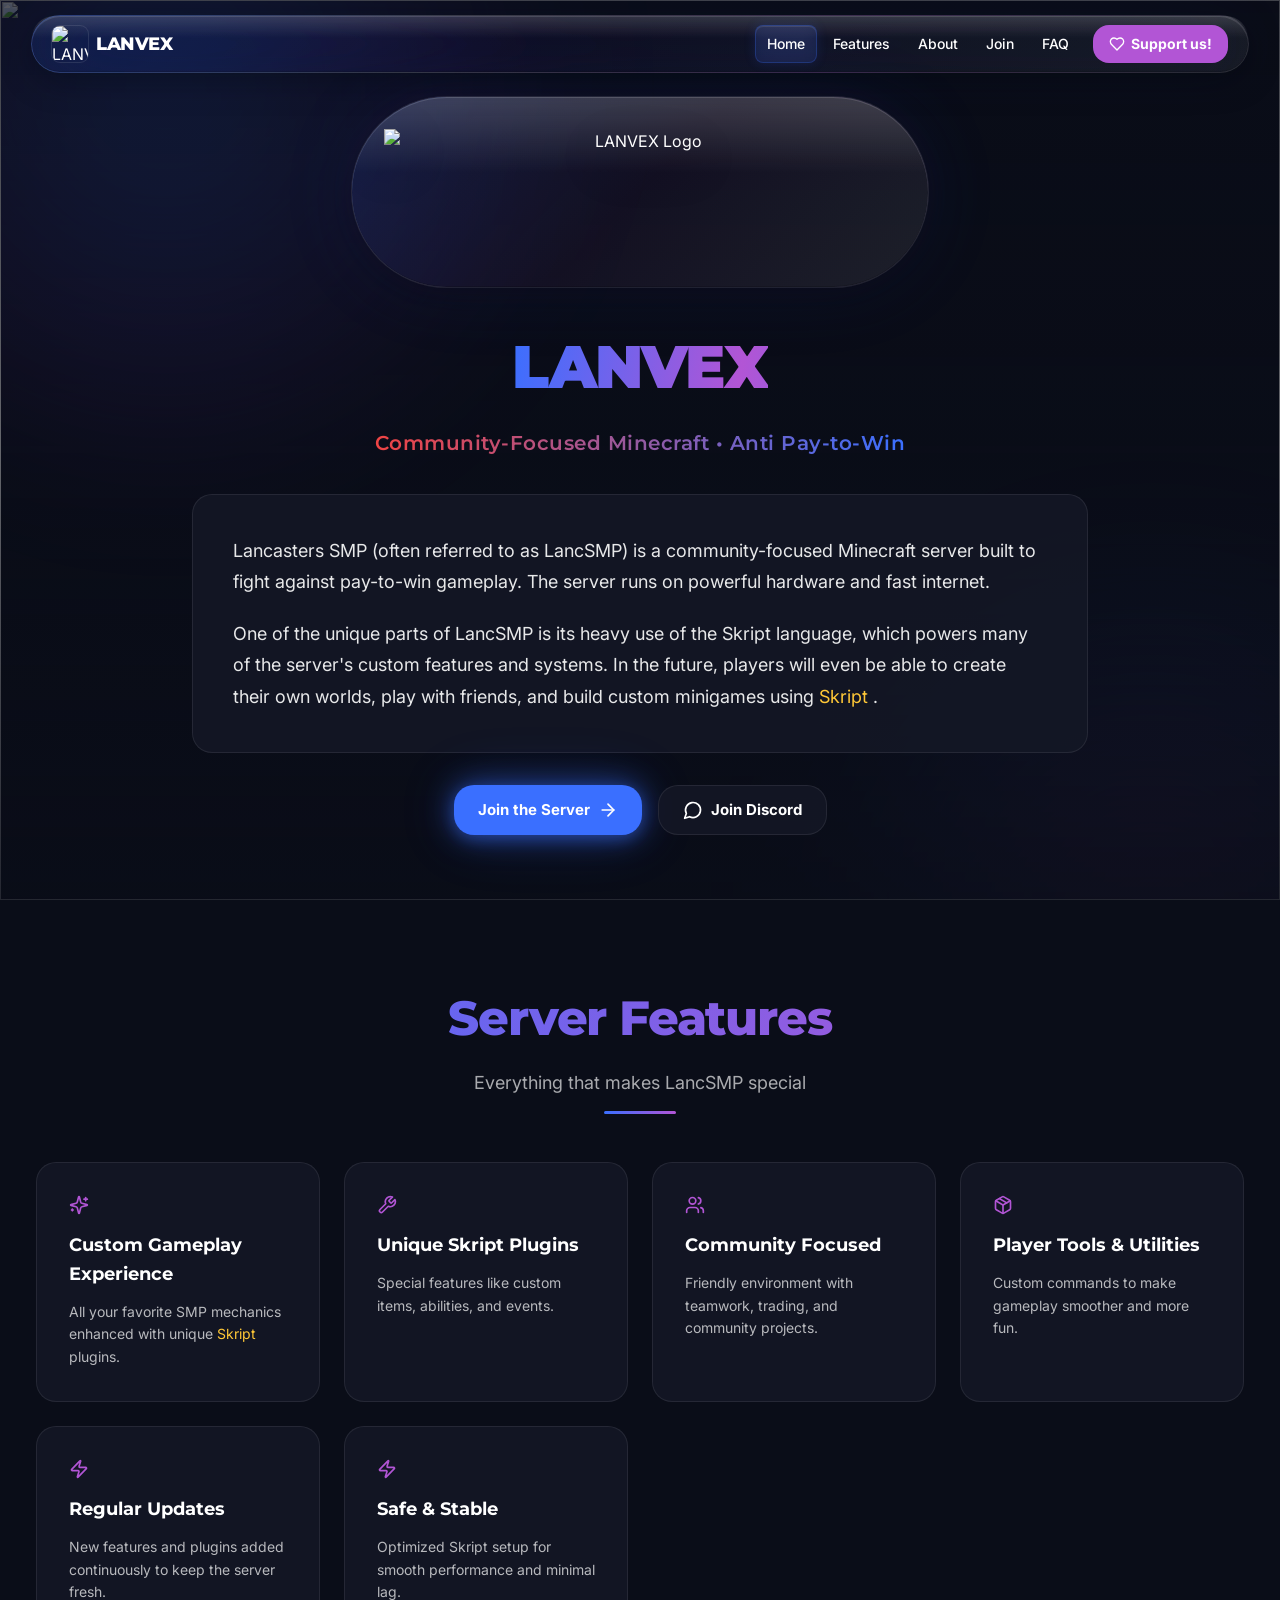
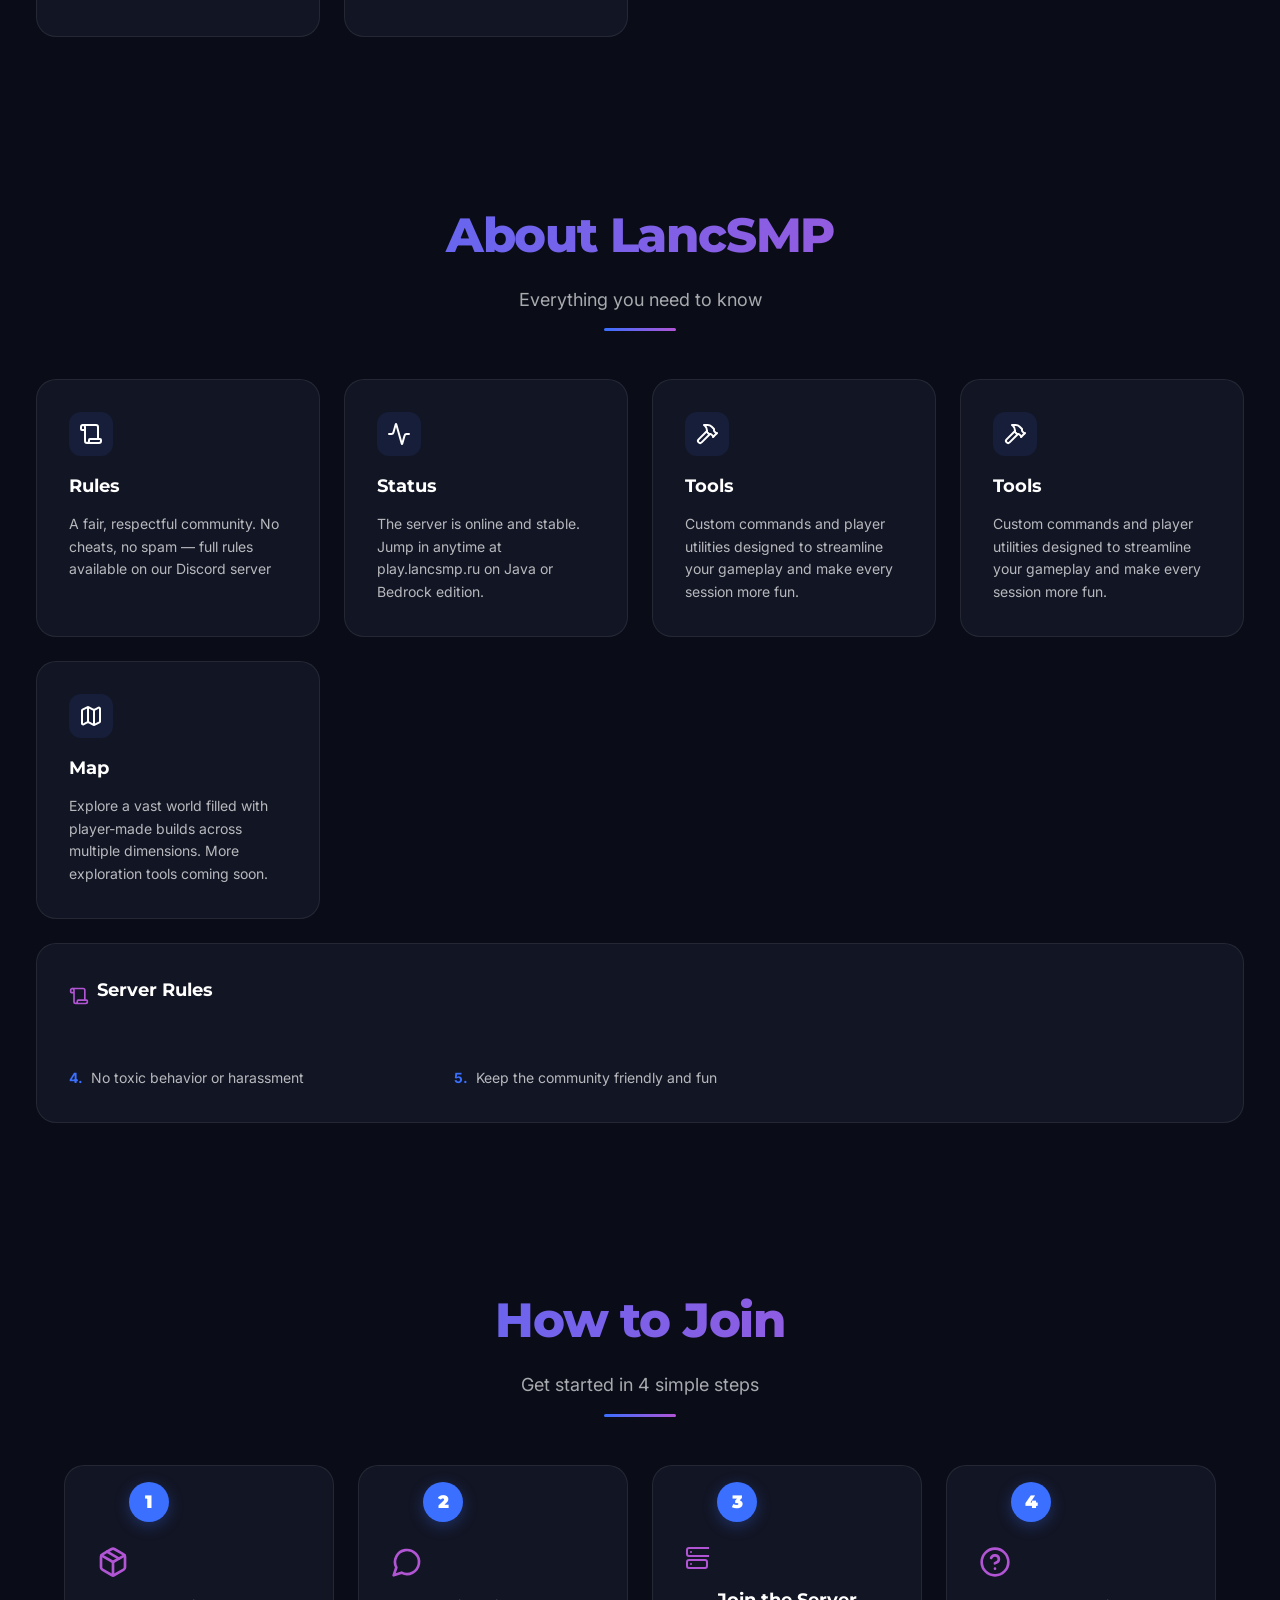
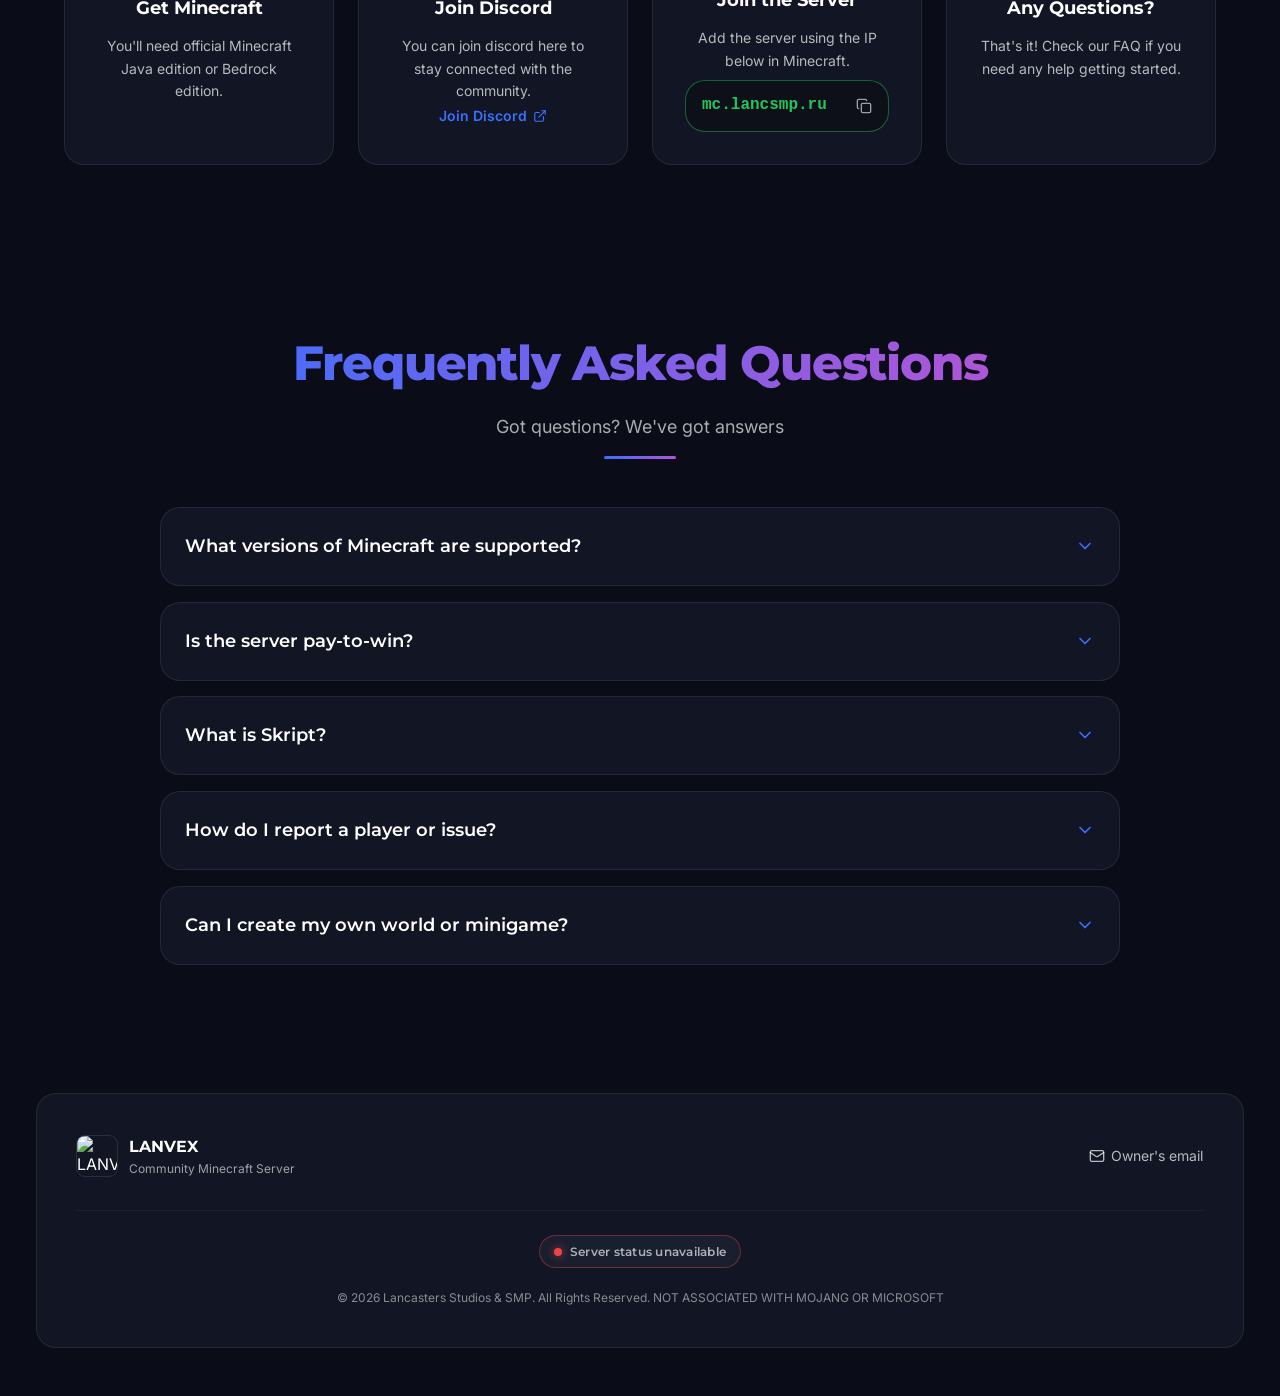
==== commit b6e1517c: "Update index.html" ====
--- a/index.html
+++ b/index.html
@@ -6,7 +6,7 @@
   <meta name="theme-color" content="#3A6FFF">
   <meta name="description" content="Community-Focused Minecraft server. Anti Pay-to-Win. Custom Skript plugins, friendly community, and powerful hardware.">
   <meta name="robots" content="index, follow">
-  <link rel="canonical" href="https://your-github-username.github.io/lanvex-smp-website/">
+  <link rel="canonical" href="https://www.lancsmp.ru/">
   <meta property="og:title" content="LANVEX — Community Minecraft Server">
   <meta property="og:description" content="Community-Focused Minecraft server. Anti Pay-to-Win. Custom Skript plugins, friendly community, and powerful hardware.">
   <meta property="og:image" content="https://public.lancsmp.ru/images/lanvex_smp%2Bbg.png">
@@ -14,7 +14,7 @@
   <meta property="og:image:height" content="2000">
   <meta property="og:image:alt" content="LANVEX — Community Minecraft Server. Anti Pay-to-Win.">
   <meta property="og:image:type" content="image/png">
-  <meta property="og:url" content="https://your-github-username.github.io/lanvex-smp-website/">
+  <meta property="og:url" content="https://www.lancsmp.ru/">
   <meta property="og:type" content="website">
   <meta property="og:site_name" content="LANVEX">
   <meta property="og:locale" content="en_US">
@@ -27,12 +27,12 @@
     "@context": "https://schema.org",
     "@type": "WebSite",
     "name": "LANVEX",
-    "url": "https://your-github-username.github.io/lanvex-smp-website/",
+    "url": "https://www.lancsmp.ru/",
     "description": "Community-Focused Minecraft server. Anti Pay-to-Win. Custom Skript plugins, friendly community, and powerful hardware.",
     "publisher": {
       "@type": "Organization",
       "name": "Lancasters Studios",
-      "url": "https://your-github-username.github.io/lanvex-smp-website/",
+      "url": "https://www.lancsmp.ru/",
       "logo": {
         "@type": "ImageObject",
         "url": "https://public.lancsmp.ru/images/lx.png"
@@ -40,7 +40,7 @@
     },
     "potentialAction": {
       "@type": "SearchAction",
-      "target": "https://your-github-username.github.io/lanvex-smp-website/#home",
+      "target": "https://www.lancsmp.ru/#home",
       "query-input": "required name=search_term_string"
     }
   }
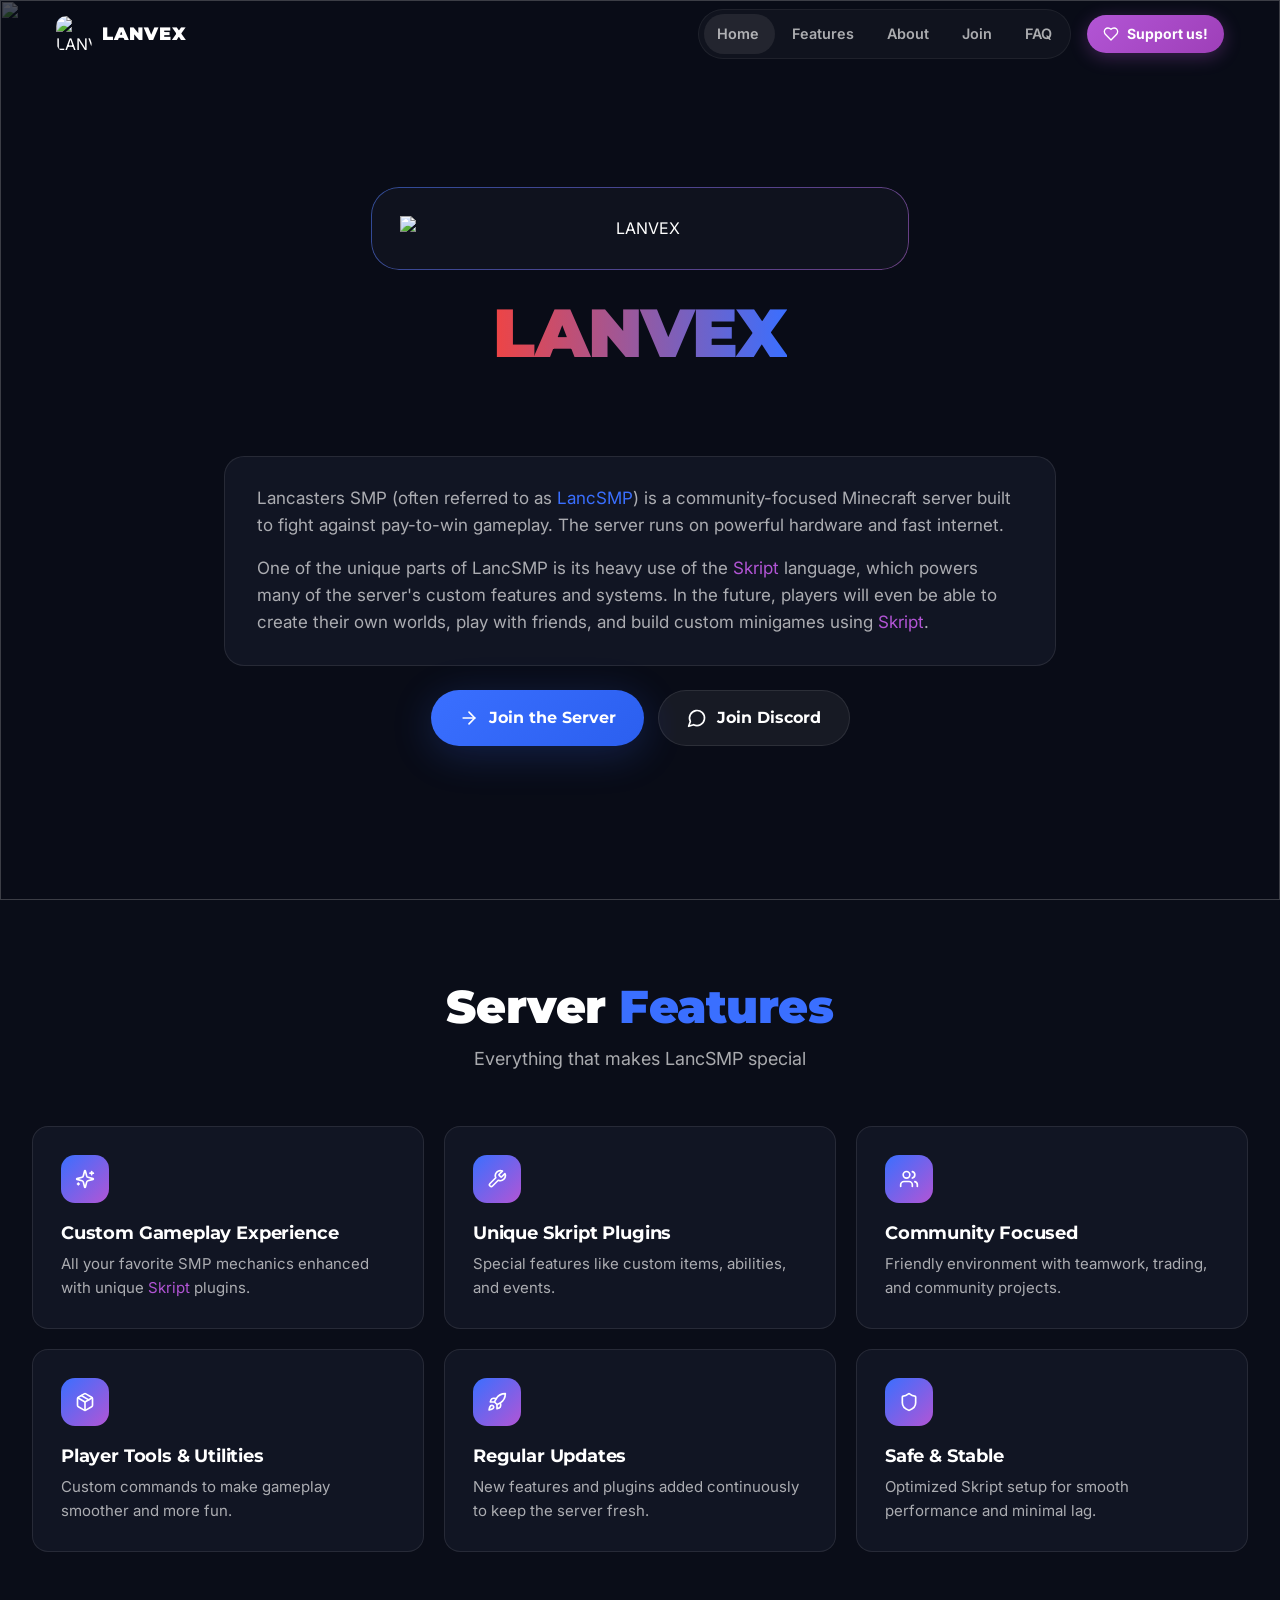
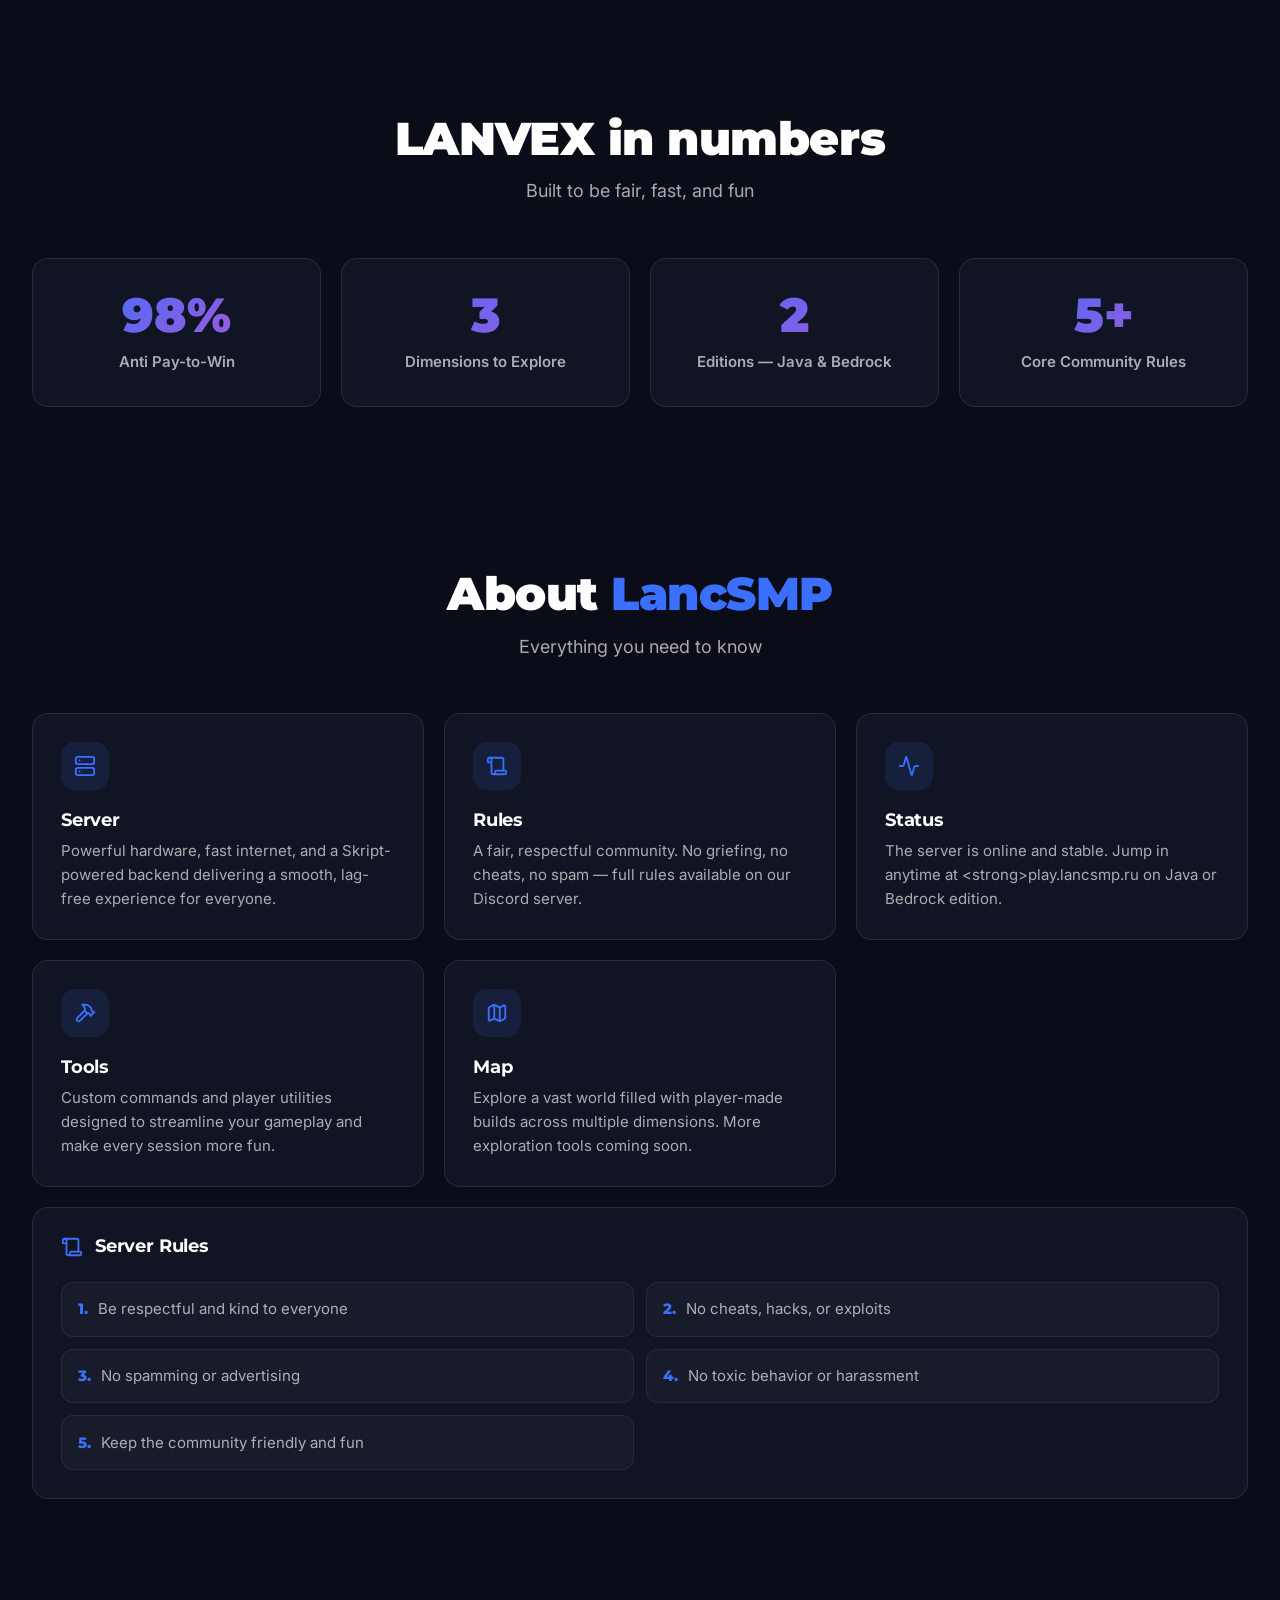
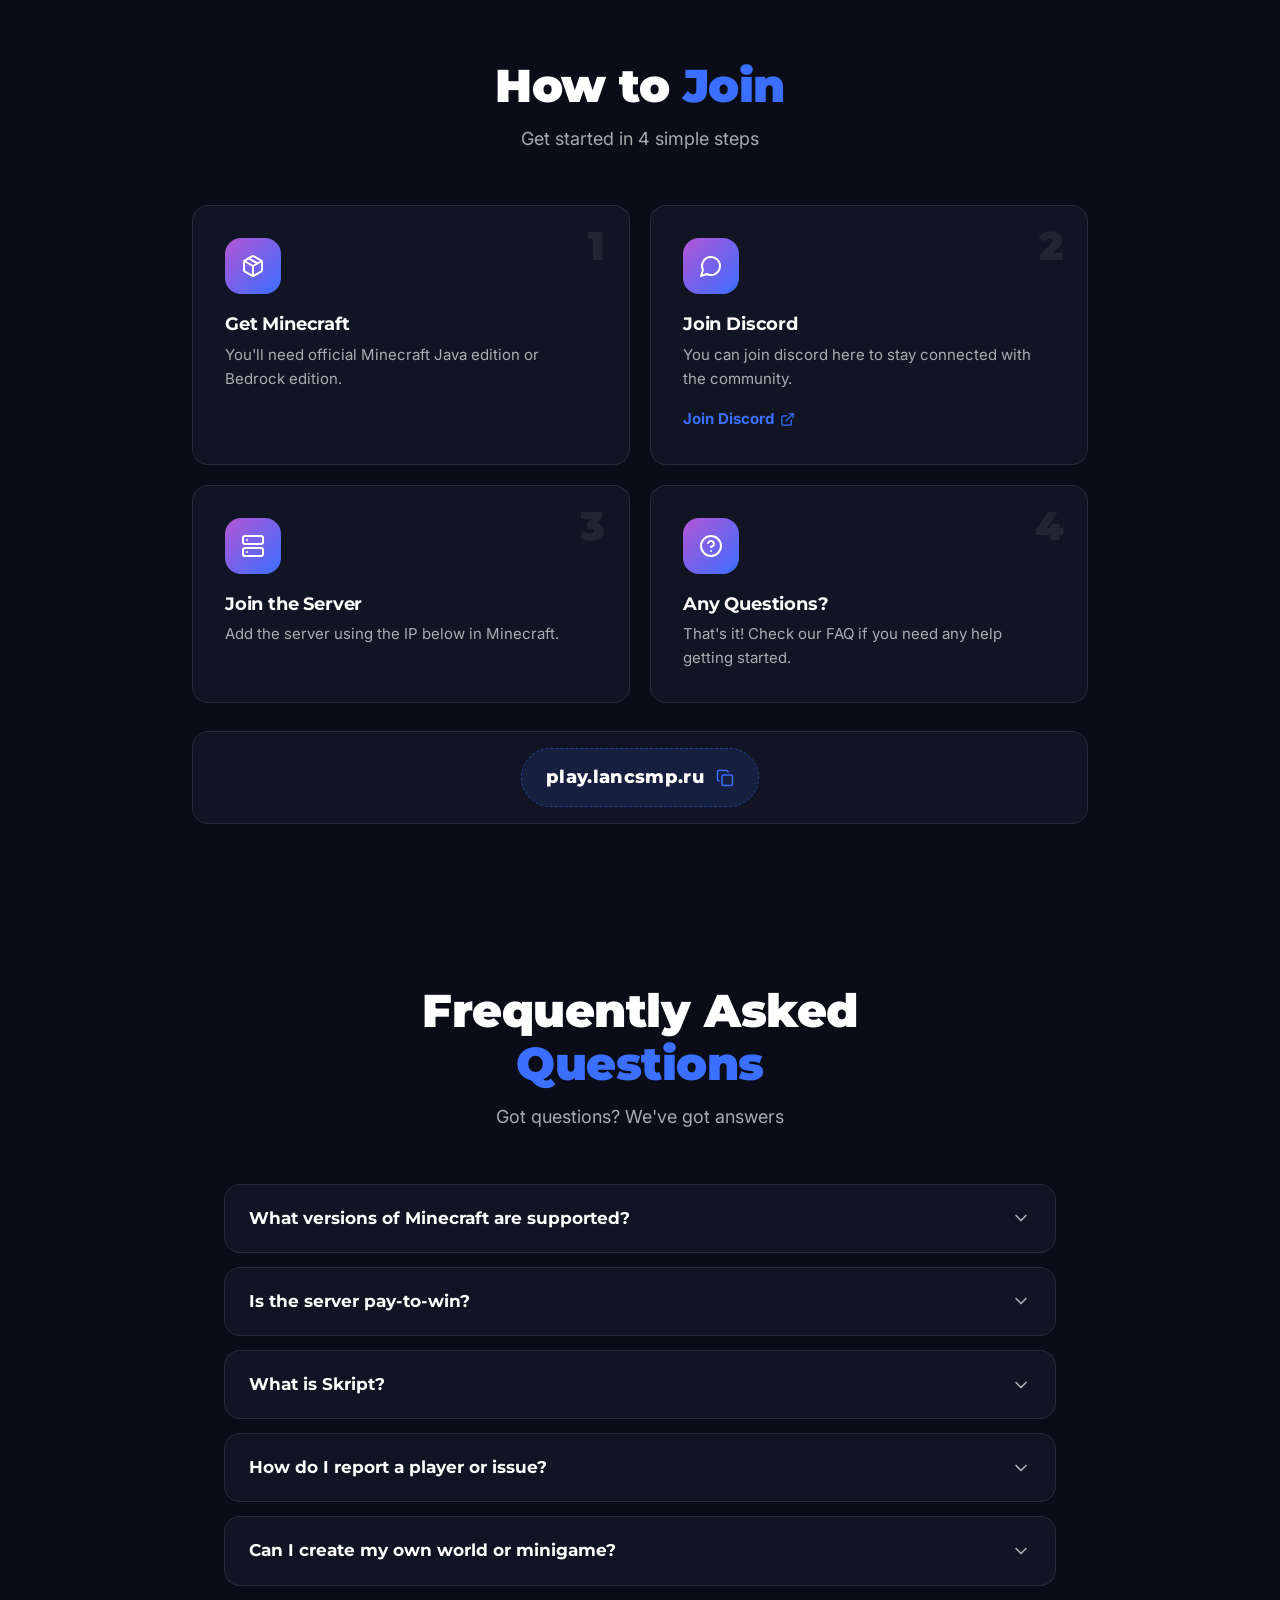
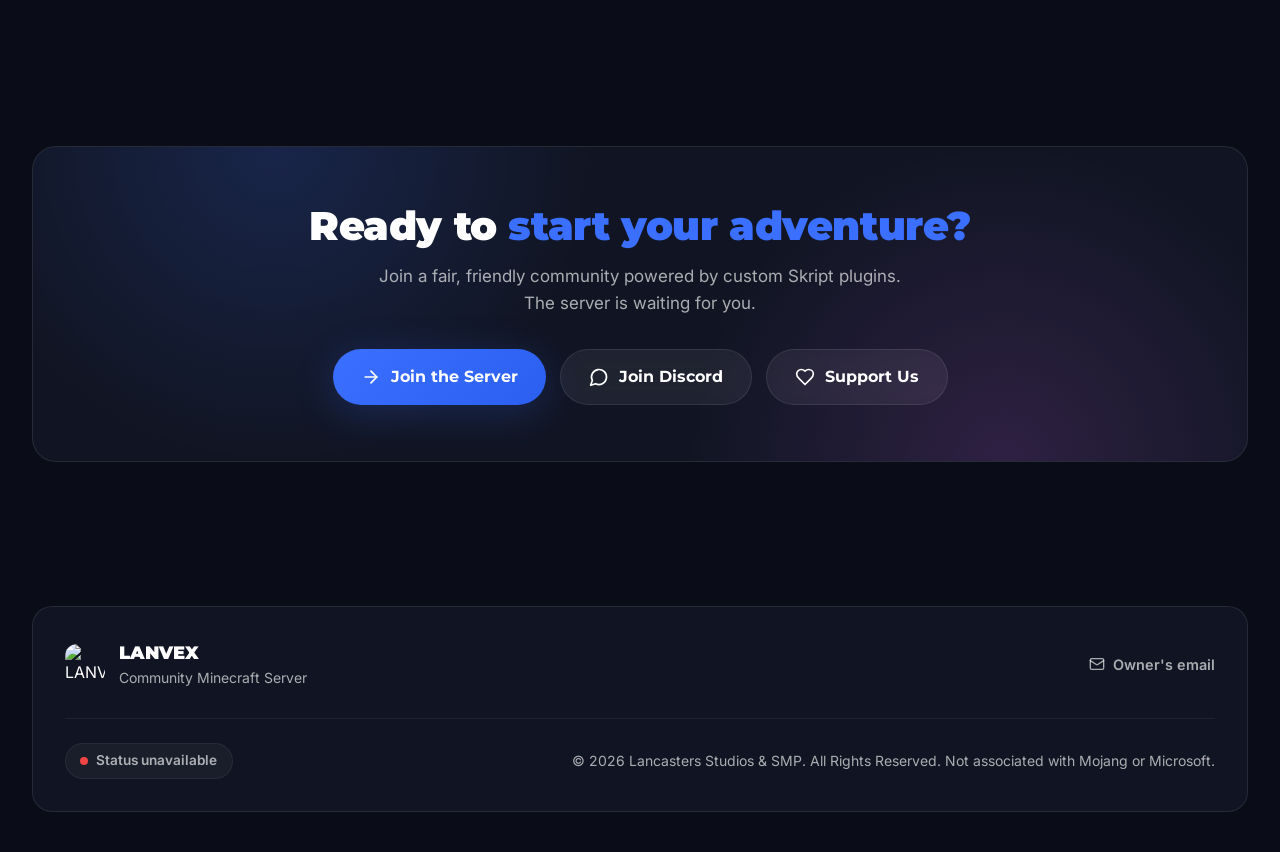
==== commit a1ab82d4: "Updated" ====
--- a/index.html
+++ b/index.html
@@ -33,52 +33,40 @@
       "@type": "Organization",
       "name": "Lancasters Studios",
       "url": "https://www.lancsmp.ru/",
-      "logo": {
-        "@type": "ImageObject",
-        "url": "https://public.lancsmp.ru/images/lx.png"
-      }
-    },
-    "potentialAction": {
-      "@type": "SearchAction",
-      "target": "https://www.lancsmp.ru/#home",
-      "query-input": "required name=search_term_string"
+      "logo": { "@type": "ImageObject", "url": "https://public.lancsmp.ru/images/lx.png" }
     }
   }
   </script>
-  <link rel="icon" type="image/png" href="https://public.lancsmp.ru/images/lx.png">
+  <link rel="icon" type="image/png" href="https://public.lancsmp.ru/images/lx+bg.png">
   <link rel="manifest" href="manifest.json">
   <link rel="preconnect" href="https://fonts.googleapis.com">
   <link rel="preconnect" href="https://fonts.gstatic.com" crossorigin>
   <link href="https://fonts.googleapis.com/css2?family=Inter:wght@400;500;600;700&family=Montserrat:wght@400;500;600;700;800;900&display=swap" rel="stylesheet">
   <title>LANVEX — Home</title>
-  <link rel="stylesheet" href="public/css/style.css?v=38">
+  <link rel="stylesheet" href="public/css/style.css?v=2">
 </head>
 <body class="home">
   <div class="scroll-progress" id="scrollProgress" aria-hidden="true"></div>
 
   <!-- Background -->
   <div class="bg-fixed">
-    <img src="https://public.lancsmp.ru/images/BG_4.png" alt="" class="bg-image" width="1024" height="576" fetchpriority="high" decoding="async">
-    <div class="bg-overlay"></div>
+    <img src="https://public.lancsmp.ru/images/BG_4.png" alt="" class="bg-image" data-bg-image width="1024" height="576" fetchpriority="high" decoding="async">
+    <div class="bg-overlay" data-bg-overlay></div>
   </div>
 
   <!-- Navigation -->
   <nav class="navbar" id="navbar">
     <div class="nav-inner">
       <a href="#home" class="nav-logo">
-        <img src="https://public.lancsmp.ru/images/lx.png" alt="LANVEX" class="nav-logo-img" width="36" height="36" decoding="async">
-        <span class="nav-logo-text">LANVEX</span>
+        <img src="https://public.lancsmp.ru/images/lx.png" alt="" class="nav-logo-img" data-nav-logo width="36" height="36" decoding="async">
+        <span class="nav-logo-text" data-nav-name>LANVEX</span>
       </a>
       <div class="nav-links">
-        <div class="nav-blob" id="navBlob"></div>
         <div id="navPrimary">
-          <a href="#home" class="nav-link">Home</a>
-          <a href="#features" class="nav-link">Features</a>
-          <a href="#about" class="nav-link">About</a>
-          <a href="#join" class="nav-link">Join</a>
-          <a href="#faq" class="nav-link">FAQ</a>
-        </div>
-        <a href="https://ko-fi.com/lancasters_studios" target="_blank" rel="noopener noreferrer" class="nav-btn-support">
+          <div class="nav-blob" id="navBlob"></div>
+          <div id="navLinksInner"></div>
+        </div>
+        <a href="#" target="_blank" rel="noopener noreferrer" class="nav-btn-support" data-support-link>
           <svg xmlns="http://www.w3.org/2000/svg" width="16" height="16" viewBox="0 0 24 24" fill="none" stroke="currentColor" stroke-width="2" stroke-linecap="round" stroke-linejoin="round"><path d="M19 14c1.49-1.46 3-3.21 3-5.5A5.5 5.5 0 0 0 16.5 3c-1.76 0-3 .5-4.5 2-1.5-1.5-2.74-2-4.5-2A5.5 5.5 0 0 0 2 8.5c0 2.3 1.5 4.05 3 5.5l7 7Z"/></svg>
           Support us!
         </a>
@@ -92,27 +80,23 @@
       </button>
     </div>
   </nav>
+
   <!-- Mobile Menu Backdrop -->
   <div class="mobile-menu-backdrop" id="mobileMenuBackdrop"></div>
+
   <!-- Mobile Menu -->
   <div class="mobile-menu" id="mobileMenu">
     <div class="mobile-menu-header">
       <a href="#home" class="nav-logo">
-        <img src="https://public.lancsmp.ru/images/lx.png" alt="LANVEX" class="nav-logo-img" width="36" height="36" decoding="async">
-        <span class="nav-logo-text">LANVEX</span>
+        <img src="https://public.lancsmp.ru/images/lx.png" alt="" class="nav-logo-img" data-nav-logo width="36" height="36" decoding="async">
+        <span class="nav-logo-text" data-nav-name>LANVEX</span>
       </a>
-      <button class="mobile-menu-close" onclick="document.getElementById('mobileMenu').classList.remove('open');document.getElementById('mobileMenuBtn').classList.remove('open');document.getElementById('mobileMenuBackdrop').classList.remove('open');document.body.style.overflow='';" aria-label="Close menu">
+      <button class="mobile-menu-close" aria-label="Close menu">
         <svg xmlns="http://www.w3.org/2000/svg" width="20" height="20" viewBox="0 0 24 24" fill="none" stroke="currentColor" stroke-width="2" stroke-linecap="round" stroke-linejoin="round"><line x1="18" y1="6" x2="6" y2="18"/><line x1="6" y1="6" x2="18" y2="18"/></svg>
       </button>
     </div>
-    <div id="mobileNavPrimary">
-      <a href="#home" class="mobile-link">Home</a>
-      <a href="#features" class="mobile-link">Features</a>
-      <a href="#about" class="mobile-link">About</a>
-      <a href="#join" class="mobile-link">Join</a>
-      <a href="#faq" class="mobile-link">FAQ</a>
-    </div>
-    <a href="https://ko-fi.com/lancasters_studios" target="_blank" rel="noopener noreferrer" class="mobile-support-btn">
+    <div id="mobileNavPrimary"></div>
+    <a href="#" target="_blank" rel="noopener noreferrer" class="mobile-support-btn" data-support-link>
       <svg xmlns="http://www.w3.org/2000/svg" width="16" height="16" viewBox="0 0 24 24" fill="none" stroke="currentColor" stroke-width="2" stroke-linecap="round" stroke-linejoin="round"><path d="M19 14c1.49-1.46 3-3.21 3-5.5A5.5 5.5 0 0 0 16.5 3c-1.76 0-3 .5-4.5 2-1.5-1.5-2.74-2-4.5-2A5.5 5.5 0 0 0 2 8.5c0 2.3 1.5 4.05 3 5.5l7 7Z"/></svg>
       Support us!
     </a>
@@ -122,323 +106,90 @@
     <svg xmlns="http://www.w3.org/2000/svg" width="20" height="20" viewBox="0 0 24 24" fill="none" stroke="currentColor" stroke-width="2.5" stroke-linecap="round" stroke-linejoin="round"><polyline points="18 15 12 9 6 15"/></svg>
   </button>
 
-  <div class="page page-enter">
-
-    <!-- Hero Section -->
-    <section id="home" class="hero">
-      <div class="hero-content">
-        <div class="hero-logo-wrap">
-          <div class="hero-logo-pill">
-            <img src="https://public.lancsmp.ru/images/lanvex_smp_logo.png" alt="LANVEX Logo" class="hero-logo" width="1024" height="252" fetchpriority="high" decoding="async">
+  <!-- Sections are rendered here from data/config.json -->
+  <main id="page" class="page page-enter"></main>
+
+  <!-- Static fallback for crawlers / no-JS visitors -->
+  <noscript>
+    <main class="page">
+      <section id="home" class="section hero">
+        <div class="hero-content">
+          <h1 class="hero-title">LANVEX</h1>
+          <p class="hero-subtitle">Community-Focused Minecraft &bull; Anti Pay-to-Win</p>
+          <div class="hero-card glass-card">
+            <p class="hero-desc">Lancasters SMP (LancSMP) is a community-focused Minecraft server built to fight against pay-to-win gameplay, powered by custom Skript plugins.</p>
           </div>
-        </div>
-        <h1 class="hero-title"><span class="gradient-text">LANVEX</span></h1>
-        <p class="hero-subtitle">Community-Focused Minecraft • Anti Pay-to-Win</p>
-        <div class="hero-card glass-card">
-          <p class="hero-desc">
-            Lancasters SMP (often referred to as <span class="text-blue font-semibold">LancSMP</span>) is a community-focused Minecraft server built to fight against pay-to-win gameplay. The server runs on powerful hardware and fast internet.
-          </p>
-          <p class="hero-desc">
-            One of the unique parts of LancSMP is its heavy use of the <span class="text-gold font-semibold">Skript</span> language, which powers many of the server's custom features and systems. In the future, players will even be able to create their own worlds, play with friends, and build custom minigames using <span class="text-gold font-semibold">Skript</span>.
-          </p>
-        </div>
-        <div class="hero-actions">
-          <button class="btn btn-primary" onclick="joinServer()">
-            Join the Server
-            <svg xmlns="http://www.w3.org/2000/svg" width="20" height="20" viewBox="0 0 24 24" fill="none" stroke="currentColor" stroke-width="2" stroke-linecap="round" stroke-linejoin="round"><path d="M5 12h14"/><path d="m12 5 7 7-7 7"/></svg>
-          </button>
-          <a href="https://discord.lancsmp.ru/" target="_blank" rel="noopener noreferrer" class="btn btn-glass">
-            <svg xmlns="http://www.w3.org/2000/svg" width="20" height="20" viewBox="0 0 24 24" fill="none" stroke="currentColor" stroke-width="2" stroke-linecap="round" stroke-linejoin="round"><path d="M7.9 20A9 9 0 1 0 4 16.1L2 22Z"/></svg>
-            Join Discord
-          </a>
-        </div>
-      </div>
-    </section>
-
-    <!-- Features Section -->
-    <section id="features" class="section">
-      <div class="section-inner">
-        <div class="section-header">
-          <h2 class="section-title">Server <span class="text-blue">Features</span></h2>
-          <p class="section-desc">Everything that makes LancSMP special</p>
-        </div>
-        <div class="features-grid">
-          <div class="feature-card glass-card">
-            <div class="feature-icon">
-              <svg xmlns="http://www.w3.org/2000/svg" width="20" height="20" viewBox="0 0 24 24" fill="none" stroke="currentColor" stroke-width="2" stroke-linecap="round" stroke-linejoin="round"><path d="M9.937 15.5A2 2 0 0 0 8.5 14.063l-6.135-1.582a.5.5 0 0 1 0-.962L8.5 9.936A2 2 0 0 0 9.937 8.5l1.582-6.135a.5.5 0 0 1 .963 0L14.063 8.5A2 2 0 0 0 15.5 9.937l6.135 1.581a.5.5 0 0 1 0 .964L15.5 14.063a2 2 0 0 0-1.437 1.437l-1.582 6.135a.5.5 0 0 1-.963 0z"/><path d="M20 3v4"/><path d="M22 5h-4"/><path d="M4 17v2"/><path d="M5 18H3"/></svg>
-            </div>
-            <h3 class="feature-title">Custom Gameplay Experience</h3>
-            <p class="feature-desc">All your favorite SMP mechanics enhanced with unique Skript plugins.</p>
+          <div class="hero-actions">
+            <a class="btn btn-primary" href="#join">Join the Server</a>
+            <a class="btn btn-glass" href="https://discord.lancsmp.ru/" target="_blank" rel="noopener noreferrer">Join Discord</a>
           </div>
-          <div class="feature-card glass-card">
-            <div class="feature-icon">
-              <svg xmlns="http://www.w3.org/2000/svg" width="20" height="20" viewBox="0 0 24 24" fill="none" stroke="currentColor" stroke-width="2" stroke-linecap="round" stroke-linejoin="round"><path d="M14.7 6.3a1 1 0 0 0 0 1.4l1.6 1.6a1 1 0 0 0 1.4 0l3.77-3.77a6 6 0 0 1-7.94 7.94l-6.91 6.91a2.12 2.12 0 0 1-3-3l6.91-6.91a6 6 0 0 1 7.94-7.94l-3.76 3.76z"/></svg>
-            </div>
-            <h3 class="feature-title">Unique Skript Plugins</h3>
-            <p class="feature-desc">Special features like custom items, abilities, and events.</p>
-          </div>
-          <div class="feature-card glass-card">
-            <div class="feature-icon">
-              <svg xmlns="http://www.w3.org/2000/svg" width="20" height="20" viewBox="0 0 24 24" fill="none" stroke="currentColor" stroke-width="2" stroke-linecap="round" stroke-linejoin="round"><path d="M16 21v-2a4 4 0 0 0-4-4H6a4 4 0 0 0-4 4v2"/><circle cx="9" cy="7" r="4"/><path d="M22 21v-2a4 4 0 0 0-3-3.87"/><path d="M16 3.13a4 4 0 0 1 0 7.75"/></svg>
-            </div>
-            <h3 class="feature-title">Community Focused</h3>
-            <p class="feature-desc">Friendly environment with teamwork, trading, and community projects.</p>
-          </div>
-          <div class="feature-card glass-card">
-            <div class="feature-icon">
-              <svg xmlns="http://www.w3.org/2000/svg" width="20" height="20" viewBox="0 0 24 24" fill="none" stroke="currentColor" stroke-width="2" stroke-linecap="round" stroke-linejoin="round"><path d="M11 21.73a2 2 0 0 0 2 0l7-4A2 2 0 0 0 21 16V8a2 2 0 0 0-1-1.73l-7-4a2 2 0 0 0-2 0l-7 4A2 2 0 0 0 3 8v8a2 2 0 0 0 1 1.73z"/><path d="M12 22V12"/><polyline points="3.29 7 12 12 20.71 7"/><path d="m7.5 4.27 9 5.15"/></svg>
-            </div>
-            <h3 class="feature-title">Player Tools &amp; Utilities</h3>
-            <p class="feature-desc">Custom commands to make gameplay smoother and more fun.</p>
-          </div>
-          <div class="feature-card glass-card">
-            <div class="feature-icon">
-              <svg xmlns="http://www.w3.org/2000/svg" width="20" height="20" viewBox="0 0 24 24" fill="none" stroke="currentColor" stroke-width="2" stroke-linecap="round" stroke-linejoin="round"><path d="M4.5 16.5c-1.5 1.26-2 5-2 5s3.74-.5 5-2c.71-.84.7-2.13-.09-2.91a2.18 2.18 0 0 0-2.91-.09z"/><path d="m12 15-3-3a22 22 0 0 1 2-3.95A12.88 12.88 0 0 1 22 2c0 2.72-.78 7.5-6 11a22.35 22.35 0 0 1-4 2z"/><path d="M9 12H4s.55-3.03 2-4c1.62-1.08 5 0 5 0"/><path d="M12 15v5s3.03-.55 4-2c1.08-1.62 0-5 0-5"/></svg>
-            </div>
-            <h3 class="feature-title">Regular Updates</h3>
-            <p class="feature-desc">New features and plugins added continuously to keep the server fresh.</p>
-          </div>
-          <div class="feature-card glass-card">
-            <div class="feature-icon">
-              <svg xmlns="http://www.w3.org/2000/svg" width="20" height="20" viewBox="0 0 24 24" fill="none" stroke="currentColor" stroke-width="2" stroke-linecap="round" stroke-linejoin="round"><path d="M4 14a1 1 0 0 1-.78-1.63l9.9-10.2a.5.5 0 0 1 .86.46l-1.92 6.02A1 1 0 0 0 13 10h7a1 1 0 0 1 .78 1.63l-9.9 10.2a.5.5 0 0 1-.86-.46l1.92-6.02A1 1 0 0 0 11 14z"/></svg>
-            </div>
-            <h3 class="feature-title">Safe &amp; Stable</h3>
-            <p class="feature-desc">Optimized Skript setup for smooth performance and minimal lag.</p>
-          </div>
-        </div>
-      </div>
-    </section>
-
-    <!-- About Section -->
-    <section id="about" class="section">
-      <div class="section-inner">
-        <div class="section-header">
-          <h2 class="section-title">About <span class="text-blue">LancSMP</span></h2>
-          <p class="section-desc">Everything you need to know</p>
-        </div>
-        <div class="about-grid">
-          <div class="about-card glass-card">
-            <div class="about-icon-box">
-              <svg xmlns="http://www.w3.org/2000/svg" width="24" height="24" viewBox="0 0 24 24" fill="none" stroke="currentColor" stroke-width="2" stroke-linecap="round" stroke-linejoin="round"><rect width="20" height="8" x="2" y="2" rx="2" ry="2"/><rect width="20" height="8" x="2" y="14" rx="2" ry="2"/><line x1="6" x2="6.01" y1="6" y2="6"/><line x1="6" x2="6.01" y1="18" y2="18"/></svg>
-            </div>
-            <h3 class="feature-title">Server</h3>
-            <p class="feature-desc">Powerful hardware, fast internet, and a Skript-powered backend delivering a smooth, lag-free experience for everyone.</p>
-          </div>
-          <div class="about-card glass-card">
-            <div class="about-icon-box">
-              <svg xmlns="http://www.w3.org/2000/svg" width="24" height="24" viewBox="0 0 24 24" fill="none" stroke="currentColor" stroke-width="2" stroke-linecap="round" stroke-linejoin="round"><path d="M19 17V5a2 2 0 0 0-2-2H4"/><path d="M8 21h12a2 2 0 0 0 2-2v-1a1 1 0 0 0-1-1H11a1 1 0 0 0-1 1v1a2 2 0 1 1-4 0V5a2 2 0 1 0-4 0v2a1 1 0 0 0 1 1h3"/></svg>
-            </div>
-            <h3 class="feature-title">Rules</h3>
-            <p class="feature-desc">A fair, respectful community. No griefing, no cheats, no spam — full rules available on our Discord server.</p>
-          </div>
-          <div class="about-card glass-card">
-            <div class="about-icon-box">
-              <svg xmlns="http://www.w3.org/2000/svg" width="24" height="24" viewBox="0 0 24 24" fill="none" stroke="currentColor" stroke-width="2" stroke-linecap="round" stroke-linejoin="round"><path d="M22 12h-2.48a2 2 0 0 0-1.93 1.46l-2.35 8.36a.25.25 0 0 1-.48 0L9.24 2.18a.25.25 0 0 0-.48 0l-2.35 8.36A2 2 0 0 1 4.49 12H2"/></svg>
-            </div>
-            <h3 class="feature-title">Status</h3>
-            <p class="feature-desc">The server is online and stable. Jump in anytime at <strong>play.lancsmp.ru</strong> on Java or Bedrock edition.</p>
-          </div>
-          <div class="about-card glass-card">
-            <div class="about-icon-box">
-              <svg xmlns="http://www.w3.org/2000/svg" width="24" height="24" viewBox="0 0 24 24" fill="none" stroke="currentColor" stroke-width="2" stroke-linecap="round" stroke-linejoin="round"><path d="m15 12-8.373 8.373a1 1 0 1 1-3-3L12 9"/><path d="m18 15 4-4"/><path d="m21.5 11.5-1.914-1.914A2 2 0 0 1 19 8.172V7l-2.26-2.26a6 6 0 0 0-4.202-1.756L9 2.96l.92.82A6.18 6.18 0 0 1 12 8.4V10l2 2h1.172a2 2 0 0 1 1.414.586L18.5 14.5"/></svg>
-            </div>
-            <h3 class="feature-title">Tools</h3>
-            <p class="feature-desc">Custom commands and player utilities designed to streamline your gameplay and make every session more fun.</p>
-          </div>
-          <div class="about-card glass-card">
-            <div class="about-icon-box">
-              <svg xmlns="http://www.w3.org/2000/svg" width="24" height="24" viewBox="0 0 24 24" fill="none" stroke="currentColor" stroke-width="2" stroke-linecap="round" stroke-linejoin="round"><path d="M14.106 5.553a2 2 0 0 0 1.788 0l3.659-1.83A1 1 0 0 1 21 4.619v12.764a1 1 0 0 1-.553.894l-4.553 2.277a2 2 0 0 1-1.788 0l-4.212-2.106a2 2 0 0 0-1.788 0l-3.659 1.83A1 1 0 0 1 3 19.381V6.618a1 1 0 0 1 .553-.894l4.553-2.277a2 2 0 0 1 1.788 0z"/><path d="M15 5.764v15"/><path d="M9 3.236v15"/></svg>
-            </div>
-            <h3 class="feature-title">Map</h3>
-            <p class="feature-desc">Explore a vast world filled with player-made builds across multiple dimensions. More exploration tools coming soon.</p>
-          </div>
-          <div class="about-card about-card-full glass-card">
-            <div class="about-rules-header">
-              <svg xmlns="http://www.w3.org/2000/svg" width="20" height="20" viewBox="0 0 24 24" fill="none" stroke="currentColor" stroke-width="2" stroke-linecap="round" stroke-linejoin="round"><path d="M19 17V5a2 2 0 0 0-2-2H4"/><path d="M8 21h12a2 2 0 0 0 2-2v-1a1 1 0 0 0-1-1H11a1 1 0 0 0-1 1v1a2 2 0 1 1-4 0V5a2 2 0 1 0-4 0v2a1 1 0 0 0 1 1h3"/></svg>
-              <h3 class="feature-title">Server Rules</h3>
-            </div>
-            <div class="rules-grid">
-              <div class="rule-item"><span class="rule-num text-blue">1.</span> Be respectful and kind to everyone</div>
-              <div class="rule-item"><span class="rule-num text-blue">2.</span> No cheats, hacks, or exploits</div>
-              <div class="rule-item"><span class="rule-num text-blue">3.</span> No spamming or advertising</div>
-              <div class="rule-item"><span class="rule-num text-blue">4.</span> No toxic behavior or harassment</div>
-              <div class="rule-item"><span class="rule-num text-blue">5.</span> Keep the community friendly and fun</div>
-            </div>
-          </div>
-        </div>
-      </div>
-    </section>
-
-    <!-- Join Section -->
-    <section id="join" class="section">
-      <div class="section-inner section-inner-narrow">
-        <div class="section-header">
-          <h2 class="section-title">How to <span class="text-blue">Join</span></h2>
-          <p class="section-desc">Get started in 4 simple steps</p>
-        </div>
-        <div class="join-grid">
-          <div class="join-card glass-card">
-            <div class="join-num">1</div>
-            <div class="join-icon-wrap">
-              <svg xmlns="http://www.w3.org/2000/svg" width="32" height="32" viewBox="0 0 24 24" fill="none" stroke="currentColor" stroke-width="2" stroke-linecap="round" stroke-linejoin="round"><path d="M11 21.73a2 2 0 0 0 2 0l7-4A2 2 0 0 0 21 16V8a2 2 0 0 0-1-1.73l-7-4a2 2 0 0 0-2 0l-7 4A2 2 0 0 0 3 8v8a2 2 0 0 0 1 1.73z"/><path d="M12 22V12"/><polyline points="3.29 7 12 12 20.71 7"/><path d="m7.5 4.27 9 5.15"/></svg>
-            </div>
-            <h3 class="feature-title">Get Minecraft</h3>
-            <p class="feature-desc">You'll need official Minecraft Java edition or Bedrock edition.</p>
-          </div>
-          <div class="join-card glass-card">
-            <div class="join-num">2</div>
-            <div class="join-icon-wrap">
-              <svg xmlns="http://www.w3.org/2000/svg" width="32" height="32" viewBox="0 0 24 24" fill="none" stroke="currentColor" stroke-width="2" stroke-linecap="round" stroke-linejoin="round"><path d="M7.9 20A9 9 0 1 0 4 16.1L2 22Z"/></svg>
-            </div>
-            <h3 class="feature-title">Join Discord</h3>
-            <p class="feature-desc">You can join discord here to stay connected with the community.</p>
-            <a href="https://discord.lancsmp.ru/" target="_blank" rel="noopener noreferrer" class="join-link">
-              Join Discord
-              <svg xmlns="http://www.w3.org/2000/svg" width="14" height="14" viewBox="0 0 24 24" fill="none" stroke="currentColor" stroke-width="2" stroke-linecap="round" stroke-linejoin="round"><path d="M15 3h6v6"/><path d="M10 14 21 3"/><path d="M18 13v6a2 2 0 0 1-2 2H5a2 2 0 0 1-2-2V8a2 2 0 0 1 2-2h6"/></svg>
-            </a>
-          </div>
-          <div class="join-card glass-card">
-            <div class="join-num">3</div>
-            <div class="join-icon-wrap">
-              <svg xmlns="http://www.w3.org/2000/svg" width="32" height="32" viewBox="0 0 24 24" fill="none" stroke="currentColor" stroke-width="2" stroke-linecap="round" stroke-linejoin="round"><rect width="20" height="8" x="2" y="2" rx="2" ry="2"/><rect width="20" height="8" x="2" y="14" rx="2" ry="2"/><line x1="6" x2="6.01" y1="6" y2="6"/><line x1="6" x2="6.01" y1="18" y2="18"/></svg>
-            </div>
-            <h3 class="feature-title">Join the Server</h3>
-            <p class="feature-desc">Add the server using the IP below in Minecraft.</p>
-            <button class="ip-copy-btn" id="copyIpBtn" data-ip="play.lancsmp.ru">
-              <span id="ipText">play.lancsmp.ru</span>
-              <svg xmlns="http://www.w3.org/2000/svg" width="16" height="16" viewBox="0 0 24 24" fill="none" stroke="currentColor" stroke-width="2" stroke-linecap="round" stroke-linejoin="round"><rect width="14" height="14" x="8" y="8" rx="2" ry="2"/><path d="M4 16c-1.1 0-2-.9-2-2V4c0-1.1.9-2 2-2h10c1.1 0 2 .9 2 2"/></svg>
-            </button>
-          </div>
-          <div class="join-card glass-card">
-            <div class="join-num">4</div>
-            <div class="join-icon-wrap">
-              <svg xmlns="http://www.w3.org/2000/svg" width="32" height="32" viewBox="0 0 24 24" fill="none" stroke="currentColor" stroke-width="2" stroke-linecap="round" stroke-linejoin="round"><circle cx="12" cy="12" r="10"/><path d="M9.09 9a3 3 0 0 1 5.83 1c0 2-3 3-3 3"/><path d="M12 17h.01"/></svg>
-            </div>
-            <h3 class="feature-title">Any Questions?</h3>
-            <p class="feature-desc">That's it! Check our FAQ if you need any help getting started.</p>
-          </div>
-        </div>
-      </div>
-    </section>
-
-    <!-- FAQ Section -->
-    <section id="faq" class="section">
-      <div class="section-inner section-inner-faq">
-        <div class="section-header">
-          <h2 class="section-title">Frequently Asked <span class="text-blue">Questions</span></h2>
-          <p class="section-desc">Got questions? We've got answers</p>
-        </div>
-        <div class="faq-list">
-          <div class="faq-item glass-card">
-            <button class="faq-btn" aria-expanded="false">
-              <span class="faq-question">What versions of Minecraft are supported?</span>
-              <svg xmlns="http://www.w3.org/2000/svg" width="20" height="20" viewBox="0 0 24 24" fill="none" stroke="currentColor" stroke-width="2" stroke-linecap="round" stroke-linejoin="round"><path d="m6 9 6 6 6-6"/></svg>
-            </button>
-            <div class="faq-answer">
-              <p>We support the latest version of Minecraft Java Edition as well as Bedrock Edition. You can connect using the IP <strong>play.lancsmp.ru</strong>.</p>
-            </div>
-          </div>
-          <div class="faq-item glass-card">
-            <button class="faq-btn" aria-expanded="false">
-              <span class="faq-question">Is the server pay-to-win?</span>
-              <svg xmlns="http://www.w3.org/2000/svg" width="20" height="20" viewBox="0 0 24 24" fill="none" stroke="currentColor" stroke-width="2" stroke-linecap="round" stroke-linejoin="round"><path d="m6 9 6 6 6-6"/></svg>
-            </button>
-            <div class="faq-answer">
-              <p>Absolutely not! Our core principle is to provide a fair, balanced experience for all players. We don't sell power-ups, advantages, or anything that breaks game balance.</p>
-            </div>
-          </div>
-          <div class="faq-item glass-card">
-            <button class="faq-btn" aria-expanded="false">
-              <span class="faq-question">What is Skript?</span>
-              <svg xmlns="http://www.w3.org/2000/svg" width="20" height="20" viewBox="0 0 24 24" fill="none" stroke="currentColor" stroke-width="2" stroke-linecap="round" stroke-linejoin="round"><path d="m6 9 6 6 6-6"/></svg>
-            </button>
-            <div class="faq-answer">
-              <p>Skript is a plugin that lets you create custom Minecraft features using simple scripts. It powers many of our server's unique mechanics, and in the future you'll even be able to use it to create your own worlds and minigames!</p>
-            </div>
-          </div>
-          <div class="faq-item glass-card">
-            <button class="faq-btn" aria-expanded="false">
-              <span class="faq-question">How do I report a player or issue?</span>
-              <svg xmlns="http://www.w3.org/2000/svg" width="20" height="20" viewBox="0 0 24 24" fill="none" stroke="currentColor" stroke-width="2" stroke-linecap="round" stroke-linejoin="round"><path d="m6 9 6 6 6-6"/></svg>
-            </button>
-            <div class="faq-answer">
-              <p>Join our Discord server and use the support channels to report any issues or rule-breaking behavior. Our staff team will review and handle it promptly.</p>
-            </div>
-          </div>
-          <div class="faq-item glass-card">
-            <button class="faq-btn" aria-expanded="false">
-              <span class="faq-question">Can I create my own world or minigame?</span>
-              <svg xmlns="http://www.w3.org/2000/svg" width="20" height="20" viewBox="0 0 24 24" fill="none" stroke="currentColor" stroke-width="2" stroke-linecap="round" stroke-linejoin="round"><path d="m6 9 6 6 6-6"/></svg>
-            </button>
-            <div class="faq-answer">
-              <p>Yes! This is one of our upcoming features. Players will soon be able to create their own worlds and build custom minigames using Skript, playing together with friends in their own unique spaces.</p>
-            </div>
-          </div>
-        </div>
-      </div>
-    </section>
-
-  </div>
+        </div>
+      </section>
+      <section id="join" class="section">
+        <div class="section-inner section-inner-narrow">
+          <div class="section-header"><h2 class="section-title">How to Join</h2></div>
+          <p>Connect using the IP <strong>play.lancsmp.ru</strong> on Java or Bedrock edition.</p>
+        </div>
+      </section>
+    </main>
+  </noscript>
 
   <!-- Footer -->
   <footer class="footer">
-      <div class="footer-inner glass-card">
-        <div class="footer-top">
-          <div class="footer-brand">
-            <img src="https://public.lancsmp.ru/images/lx.png" alt="LANVEX" class="footer-logo" width="40" height="40" loading="lazy" decoding="async">
-            <div>
-              <p class="footer-name">LANVEX</p>
-              <p class="footer-tagline">Community Minecraft Server</p>
-            </div>
+    <div class="footer-inner glass-card">
+      <div class="footer-top">
+        <div class="footer-brand">
+          <img src="https://public.lancsmp.ru/images/lx.png" alt="" class="footer-logo" data-footer-logo width="40" height="40" loading="lazy" decoding="async">
+          <div>
+            <p class="footer-name" data-footer-name>LANVEX</p>
+            <p class="footer-tagline" data-footer-tagline>Community Minecraft Server</p>
           </div>
-          <div class="footer-links">
-            <a href="mailto:golovanov.dmitrii@outlook.com" class="footer-link">
-              <svg xmlns="http://www.w3.org/2000/svg" width="16" height="16" viewBox="0 0 24 24" fill="none" stroke="currentColor" stroke-width="2" stroke-linecap="round" stroke-linejoin="round"><rect width="20" height="16" x="2" y="4" rx="2"/><path d="m22 7-8.97 5.7a1.94 1.94 0 0 1-2.06 0L2 7"/></svg>
-              Owner's email
-            </a>
-          </div>
-        </div>
-        <div class="footer-bottom">
-          <div class="server-status" id="heroStatus" role="status" aria-live="polite">
-            <span class="server-status-dot" id="heroStatusDot"></span>
-            <span class="server-status-text" id="heroStatusText">Checking server status...</span>
-          </div>
-          <p>&copy; <span id="copyrightYear">2026</span> Lancasters Studios &amp; SMP. All Rights Reserved.</p>
+        </div>
+        <div class="footer-links">
+          <a href="#" class="footer-link" data-owner-email>
+            <svg xmlns="http://www.w3.org/2000/svg" width="16" height="16" viewBox="0 0 24 24" fill="none" stroke="currentColor" stroke-width="2" stroke-linecap="round" stroke-linejoin="round"><rect width="20" height="16" x="2" y="4" rx="2"/><path d="m22 7-8.97 5.7a1.94 1.94 0 0 1-2.06 0L2 7"/></svg>
+            Owner's email
+          </a>
         </div>
       </div>
-    </footer>
-
-  <script src="public/js/core/api.js"></script>
+      <div class="footer-bottom">
+        <div class="server-status" id="heroStatus" role="status" aria-live="polite">
+          <span class="server-status-dot" id="heroStatusDot"></span>
+          <span class="server-status-text" id="heroStatusText">Checking server status...</span>
+        </div>
+        <p data-copyright>&copy; 2026 Lancasters Studios &amp; SMP. All Rights Reserved.</p>
+      </div>
+    </div>
+  </footer>
+
   <script src="public/js/core/utils.js"></script>
   <script src="public/js/core/icons.js"></script>
   <script src="public/js/core/markdown.js"></script>
+  <script src="public/js/core/config.js"></script>
+  <script src="public/js/core/sections.js"></script>
+  <script src="public/js/core/config-loader.js"></script>
   <script src="public/js/components/navbar.js"></script>
   <script src="public/js/core/ui.js"></script>
-  <script src="public/js/core/config-loader.js"></script>
   <script src="public/js/pages/home.js"></script>
   <script>
     (function() {
       var bar = document.getElementById('scrollProgress');
       if (!bar) return;
       var done = false;
-
       var resources = [];
       Array.prototype.forEach.call(document.scripts, function(s) { if (s.src) resources.push(s); });
       Array.prototype.forEach.call(document.querySelectorAll('link[rel="stylesheet"]'), function(l) { resources.push(l); });
       Array.prototype.forEach.call(document.images, function(i) { resources.push(i); });
       var total = resources.length;
-
       var timer = setInterval(function() {
         if (done) return;
         var loadedCount = 0;
         try {
-          loadedCount = performance.getEntriesByType('resource')
-            .filter(function(e) { return e.responseEnd > 0; }).length;
+          loadedCount = performance.getEntriesByType('resource').filter(function(e) { return e.responseEnd > 0; }).length;
         } catch (e) { loadedCount = total; }
         var pct = total > 0 ? Math.min(0.9, loadedCount / total) : 0.6;
         bar.style.width = (pct * 100).toFixed(2) + '%';
       }, 200);
-
       function finish() {
         if (done) return;
         done = true;
@@ -452,25 +203,6 @@
       window.addEventListener('load', finish);
       setTimeout(finish, 5000);
     })();
-    (function() {
-      var yearEl = document.getElementById('copyrightYear');
-      if (yearEl) yearEl.textContent = new Date().getFullYear();
-      var btn = document.getElementById('scrollTopBtn');
-      if (!btn) return;
-      var ticking = false;
-      function onScroll() {
-        if (!ticking) {
-          requestAnimationFrame(function() {
-            if (window.scrollY > 400) btn.classList.add('visible');
-            else btn.classList.remove('visible');
-            ticking = false;
-          });
-          ticking = true;
-        }
-      }
-      btn.addEventListener('click', function() { window.scrollTo({ top: 0, behavior: 'smooth' }); });
-      window.addEventListener('scroll', onScroll, { passive: true });
-    })();
   </script>
 </body>
 </html>
--- a/public/css/style.css
+++ b/public/css/style.css
@@ -1,35 +1,56 @@
-/* ============ CSS Reset & Variables ============ */
+/* ============================================================
+   LANVEX SMP — Landing page styles
+   Single-file design system. Theme tokens are driven by
+   data/config.json (see config-loader.js).
+   ============================================================ */
+
+/* ---------- Reset ---------- */
 *, *::before, *::after {
   margin: 0;
   padding: 0;
   box-sizing: border-box;
 }
 
+/* ---------- Design tokens ---------- */
 :root {
+  /* Colors (overridden at runtime from config.json) */
   --blue: #3A6FFF;
   --blue-hover: #2b5fef;
-  --gold: #B255D5;
-  --gold-hover: #9E3FB8;
-  --danger: #ef4444;
-  --danger-hover: #dc2626;
-  --success: #22c55e;
-  --success-hover: #16a34a;
-  --warning: #eab308;
+  --accent: #B255D5;
+  --accent-hover: #9E3FB8;
   --bg-dark: #0a0d18;
   --bg-card: #141826;
   --bg-nav: #0f121e;
-  --text-muted: rgba(255, 255, 255, 0.65);
+  --text: #ffffff;
+  --muted: rgba(255, 255, 255, 0.65);
+
+  /* Named color tags (used by the markdown renderer) */
+  --red: #ef4444;
+  --green: #22c55e;
+  --purple: #a855f7;
+  --pink: #ec4899;
+  --cyan: #06b6d4;
+  --orange: #f97316;
+  --yellow: #eab308;
+  --teal: #14b8a6;
+  --lime: #84cc16;
+  --gray: #9ca3af;
+  --white: #ffffff;
+
+  /* Typography */
   --font-body: 'Inter', ui-sans-serif, system-ui, -apple-system, sans-serif;
   --font-heading: 'Montserrat', ui-sans-serif, system-ui, sans-serif;
-  --font-mono: ui-monospace, 'Cascadia Code', 'Source Code Pro', Menlo, monospace;
-  --blur: blur(12px);
+
+  /* Radii */
+  --radius-card: 1rem;
+  --radius-pill: 999px;
+
+  /* Borders & effects */
   --border-subtle: rgba(255, 255, 255, 0.06);
-  --border-card: rgba(255, 255, 255, 0.08);
-  --radius-lg: 1rem;
-  --radius-xl: 1.25rem;
-  --shadow-blue: 0 4px 25px rgba(58, 111, 255, 0.2);
-
-  /* Unified animation tokens */
+  --border-card: rgba(255, 255, 255, 0.09);
+  --shadow-blue: 0 8px 40px rgba(58, 111, 255, 0.22);
+
+  /* Motion */
   --anim-fast: 0.15s;
   --anim-base: 0.25s;
   --anim-slow: 0.4s;
@@ -37,5530 +58,928 @@
   --anim-ease-spring: cubic-bezier(0.34, 1.56, 0.64, 1);
   --anim-ease-out: cubic-bezier(0, 0, 0.2, 1);
   --anim-ease-smooth: cubic-bezier(0.22, 0.61, 0.36, 1);
-  --transition-default: var(--anim-base) var(--anim-ease);
 }
 
 html {
   scroll-behavior: smooth;
-  scroll-padding-top: 5rem;
-}
-
-.smooth-scroll {
-  scroll-behavior: smooth;
-  -webkit-overflow-scrolling: touch;
-}
-
-/* Fluid type â€” scale everything up gracefully on very wide screens */
-@media (min-width: 2000px) {
-  html { font-size: 118.75%; }
-}
-@media (min-width: 2560px) {
-  html { font-size: 137.5%; }
-}
+  scroll-padding-top: 5.5rem;
+  background: var(--bg-dark);
+}
+
+/* Fluid type on very wide screens */
+@media (min-width: 2000px) { html { font-size: 118.75%; } }
+@media (min-width: 2560px) { html { font-size: 137.5%; } }
 
 body {
   font-family: var(--font-body);
-  background: transparent;
-  color: #fff;
+  color: var(--text);
   line-height: 1.6;
   -webkit-font-smoothing: antialiased;
   -moz-osx-font-smoothing: grayscale;
   overflow-x: hidden;
   min-height: 100vh;
-}
-
-::selection {
-  background: rgba(58, 111, 255, 0.3);
-  color: #fff;
-}
-
-.navbar, .nav-blob, .feature-card, .about-card, .join-card, .section-header,
-.hero-title, .hero-subtitle, .hero-card, .hero-actions, .hero-logo-wrap,
-.scroll-top-btn, .toast-stack, .modal-box, .page-enter, .reveal, .msg-panel,
-.mobile-menu, .mobile-menu-backdrop, .hamburger-line {
-  backface-visibility: hidden;
-  transform: translateZ(0);
-}
-
-html {
-  background: var(--bg-dark);
-}
-
-img, svg {
-  display: block;
-  max-width: 100%;
-}
-
-a {
-  color: inherit;
-  text-decoration: none;
-}
-
-button {
-  cursor: pointer;
-  font: inherit;
-  color: inherit;
-  background: none;
-  border: none;
-  touch-action: manipulation;
-}
-
-/* ============ Glass Effects ============ */
+  background: transparent;
+}
+
+h1, h2, h3, h4 {
+  font-family: var(--font-heading);
+  line-height: 1.15;
+  font-weight: 800;
+  letter-spacing: -0.01em;
+}
+
+img, svg { display: block; max-width: 100%; }
+a { color: inherit; text-decoration: none; }
+button { cursor: pointer; font: inherit; color: inherit; background: none; border: none; touch-action: manipulation; }
+
+::selection { background: rgba(58, 111, 255, 0.3); color: #fff; }
+
+/* Scrollbar */
+::-webkit-scrollbar { width: 10px; }
+::-webkit-scrollbar-track { background: var(--bg-dark); }
+::-webkit-scrollbar-thumb { background: #2a3040; border-radius: 6px; }
+::-webkit-scrollbar-thumb:hover { background: #3a4256; }
+
+/* ---------- Utility ---------- */
 .glass-card {
-  background: rgba(20, 24, 38, 0.85);
-  backdrop-filter: blur(12px);
-  -webkit-backdrop-filter: blur(12px);
-  border: 1px solid rgba(255, 255, 255, 0.08);
-}
-
-.glass-nav {
-  background: rgba(15, 18, 30, 0.8);
-  backdrop-filter: blur(12px);
-  -webkit-backdrop-filter: blur(12px);
-  border-bottom: 1px solid rgba(255, 255, 255, 0.06);
-}
-
-/* ============ Utility ============ */
-.text-blue { color: var(--blue); }
-.text-gold { color: var(--gold); }
-.font-semibold { font-weight: 600; }
-.hidden { display: none !important; }
-
-/* Balanced heading wrapping â€” avoids ragged one-word lines on narrow screens */
-h1, h2, h3, .hero-title, .section-title, .feature-title,
-.login-brand-title, .login-title, .dash-header h1, .lb-header h1,
-.panel-header h1, .admin-header h1, .mod-header h1, .kb-header h1,
-.hof-header h1, .welcome-text h2 {
-  text-wrap: balance;
-  text-wrap: pretty;
-}
-
-/* ============ Background ============ */
+  background: rgba(20, 24, 38, 0.82);
+  backdrop-filter: blur(14px);
+  -webkit-backdrop-filter: blur(14px);
+  border: 1px solid var(--border-card);
+}
+
+.ct-gradient {
+  background: var(--ct-grad, linear-gradient(90deg, var(--accent), var(--blue)));
+  -webkit-background-clip: text;
+  background-clip: text;
+  color: transparent;
+  -webkit-text-fill-color: transparent;
+}
+
+/* ---------- Background ---------- */
 .bg-fixed {
   position: fixed;
   inset: 0;
   z-index: -1;
-}
-
+  overflow: hidden;
+  pointer-events: none;
+}
 .bg-image {
+  position: absolute;
+  inset: 0;
   width: 100%;
   height: 100%;
   object-fit: cover;
-}
-
+  opacity: 0;
+  transition: opacity 0.6s ease;
+}
 .bg-overlay {
   position: absolute;
   inset: 0;
-  background: linear-gradient(to bottom, rgba(10, 13, 24, 0.7), rgba(10, 13, 24, 0.5), rgba(10, 13, 24, 0.85));
-}
-
-/* ============ Navbar ============ */
+  background: rgba(10, 13, 24, 0.72);
+}
+
+/* ---------- Navbar ---------- */
 .navbar {
   position: fixed;
   top: 0;
   left: 0;
   right: 0;
-  z-index: 50;
-  padding: 1rem 1rem 0;
-}
-
+  z-index: 100;
+  transition: background 0.3s var(--anim-ease), box-shadow 0.3s var(--anim-ease), border-color 0.3s var(--anim-ease);
+  border-bottom: 1px solid transparent;
+}
+.navbar.scrolled {
+  background: rgba(15, 18, 30, 0.8);
+  backdrop-filter: blur(14px);
+  -webkit-backdrop-filter: blur(14px);
+  border-bottom-color: var(--border-subtle);
+  box-shadow: 0 8px 30px rgba(0, 0, 0, 0.35);
+}
 .nav-inner {
-  max-width: min(100% - 2rem, 90rem);
+  max-width: 76rem;
   margin: 0 auto;
+  padding: 0.75rem 1.5rem;
   display: flex;
   align-items: center;
   justify-content: space-between;
-  height: 3.5rem;
-  padding: 0 1.25rem;
-  border-radius: 9999px;
-  background: linear-gradient(135deg, rgba(58, 111, 255, 0.12) 0%, rgba(178, 85, 213, 0.04) 40%, rgba(255, 255, 255, 0.06) 100%);
-  backdrop-filter: blur(40px) saturate(180%);
-  -webkit-backdrop-filter: blur(40px) saturate(180%);
-  box-shadow:
-    0 8px 32px rgba(0, 0, 0, 0.35),
-    0 0 0 1px rgba(255, 255, 255, 0.1),
-    inset 0 1px 0 rgba(255, 255, 255, 0.12),
-    inset 0 -1px 0 rgba(0, 0, 0, 0.12),
-    0 0 60px rgba(58, 111, 255, 0.06);
-  position: relative;
-}
-
-.nav-inner::before {
-  content: '';
-  position: absolute;
-  top: 0;
-  left: 0;
-  right: 0;
-  height: 40%;
-  border-radius: 9999px 9999px 0 0;
-  background: linear-gradient(to bottom, rgba(255, 255, 255, 0.15), transparent);
-  pointer-events: none;
-}
-
-.nav-inner::after {
-  content: '';
-  position: absolute;
-  inset: -1px;
-  border-radius: 9999px;
-  padding: 1px;
-  background: linear-gradient(135deg, rgba(58, 111, 255, 0.35), rgba(255, 255, 255, 0.1), rgba(178, 85, 213, 0.2), rgba(255, 255, 255, 0.06));
-  -webkit-mask: linear-gradient(#fff 0 0) content-box, linear-gradient(#fff 0 0);
-  mask: linear-gradient(#fff 0 0) content-box, linear-gradient(#fff 0 0);
-  -webkit-mask-composite: xor;
-  mask-composite: exclude;
-  pointer-events: none;
-}
-
-.navbar.scrolled .nav-inner {
-  background: linear-gradient(135deg, rgba(58, 111, 255, 0.18) 0%, rgba(178, 85, 213, 0.06) 40%, rgba(255, 255, 255, 0.1) 100%);
-  backdrop-filter: blur(40px) saturate(200%);
-}
-
+  gap: 1rem;
+  height: 4.25rem;
+}
 .nav-logo {
   display: flex;
   align-items: center;
-  gap: 0.5rem;
-}
-
+  gap: 0.625rem;
+  flex-shrink: 0;
+}
 .nav-logo-img {
-  width: 2.25rem;
-  height: 2.25rem;
-  border-radius: 0.5rem;
-  box-shadow: 0 0 0 1px rgba(255, 255, 255, 0.1);
-}
-
+  width: 36px;
+  height: 36px;
+  border-radius: 0.625rem;
+}
 .nav-logo-text {
   font-family: var(--font-heading);
-  font-weight: 800;
+  font-weight: 900;
   font-size: 1.125rem;
-  color: #fff;
-  letter-spacing: -0.025em;
+  letter-spacing: 0.04em;
 }
 
 .nav-links {
-  display: none;
+  position: relative;
+  display: flex;
   align-items: center;
   gap: 0.25rem;
-  position: relative;
-}
-
-/* Adaptive link wrappers participate in the parent flex layout */
-#navPrimary, #mobileNavPrimary { display: contents; }
-
+}
+#navPrimary {
+  position: relative;
+  display: flex;
+  align-items: center;
+  gap: 0.25rem;
+  padding: 0.25rem;
+  background: rgba(255, 255, 255, 0.03);
+  border: 1px solid var(--border-subtle);
+  border-radius: var(--radius-pill);
+}
+#navLinksInner {
+  position: relative;
+  z-index: 1;
+  display: flex;
+  align-items: center;
+  gap: 0.25rem;
+}
 .nav-blob {
   position: absolute;
-  top: 0;
+  top: 0.25rem;
+  bottom: 0.25rem;
   left: 0;
-  height: 100%;
   width: 0;
-  border-radius: 0.5rem;
-  background: rgba(58, 111, 255, 0.15);
-  border: 1px solid rgba(58, 111, 255, 0.25);
-  backdrop-filter: blur(8px);
-  -webkit-backdrop-filter: blur(8px);
-  box-shadow: 0 0 12px rgba(58, 111, 255, 0.15), inset 0 1px 0 rgba(255, 255, 255, 0.1);
-  transition: transform 0.35s var(--anim-ease-smooth), width 0.35s var(--anim-ease-smooth), opacity var(--anim-base) var(--anim-ease);
-  z-index: 0;
+  background: rgba(255, 255, 255, 0.08);
+  border-radius: var(--radius-pill);
+  opacity: 0;
+  transition: transform 0.3s var(--anim-ease), width 0.3s var(--anim-ease), opacity 0.3s var(--anim-ease);
   pointer-events: none;
-  opacity: 0;
-  transform-origin: left center;
-  will-change: transform, width, opacity;
-}
-
-@media (min-width: 768px) {
-  .nav-links { display: flex; }
-  .nav-mobile-btn { display: none; }
-}
-
+}
 .nav-link {
-  padding: 0.5rem 0.75rem;
-  font-size: 0.875rem;
-  font-weight: 500;
-  color: #fff;
-  transition: color var(--transition-default);
-  border-radius: 0.5rem;
   position: relative;
   z-index: 1;
-}
-
-.nav-link:hover {
-  color: var(--blue);
-}
-
-.nav-link:active {
-  transform: scale(0.95);
-  transition: transform 0.1s var(--anim-ease);
-}
+  padding: 0.5rem 0.9rem;
+  font-size: 0.9rem;
+  font-weight: 600;
+  color: var(--muted);
+  border-radius: var(--radius-pill);
+  transition: color 0.2s var(--anim-ease);
+}
+.nav-link:hover { color: var(--text); }
 
 .nav-btn-support {
   display: inline-flex;
   align-items: center;
-  gap: 0.375rem;
-  margin-left: 0.5rem;
+  gap: 0.5rem;
+  margin-left: 0.75rem;
   padding: 0.5rem 1rem;
-  border-radius: var(--radius-lg);
-  background: var(--gold);
-  color: #ffffff;
   font-size: 0.875rem;
   font-weight: 700;
-  transition: background var(--transition-default);
-}
-
-.nav-btn-support:hover {
-  background: var(--gold-hover);
-}
-
-.nav-login-btn {
-  display: inline-flex;
-  align-items: center;
-  justify-content: center;
-  gap: 0.4rem;
-  padding: 0.375rem 0.85rem;
-  border-radius: 0.5rem;
-  font-size: 0.8125rem;
-  font-weight: 600;
-  color: rgba(255, 255, 255, 0.75);
-  background: rgba(255, 255, 255, 0.05);
-  border: 1px solid rgba(255, 255, 255, 0.1);
-  font-family: var(--font-heading);
-  transition: color var(--transition-default), background var(--transition-default), border-color var(--transition-default);
-  margin-left: 0.25rem;
-}
-
-.nav-login-btn:hover {
-  color: var(--blue);
-  background: rgba(58, 111, 255, 0.1);
-  border-color: rgba(58, 111, 255, 0.3);
-}
-
-.nav-register-btn {
-  display: inline-flex;
-  align-items: center;
-  padding: 0.375rem 0.75rem;
-  border-radius: 0.5rem;
-  font-size: 0.8125rem;
-  font-weight: 600;
   color: #fff;
-  background: var(--blue);
-  font-family: var(--font-heading);
-  transition: background var(--transition-default);
-  margin-left: 0.125rem;
-}
-
-.nav-register-btn:hover {
-  background: var(--blue-hover);
-}
-
-.nav-dashboard-btn {
-  display: inline-flex;
-  align-items: center;
-  gap: 0.375rem;
-  padding: 0.375rem 0.75rem;
-  border-radius: 0.5rem;
-  font-size: 0.8125rem;
-  font-weight: 600;
-  color: #fff;
-  background: rgba(58, 111, 255, 0.15);
-  font-family: var(--font-heading);
-  transition: background var(--transition-default);
-  margin-left: 0.125rem;
-}
-
-.nav-dashboard-btn:hover {
-  background: rgba(58, 111, 255, 0.3);
-}
-
-.nav-pill-btn {
-  display: none;
-  position: relative;
-  align-items: center;
-  gap: 0.5rem;
-  padding: 0.375rem 0.875rem 0.375rem 0.375rem;
-  border-radius: 9999px;
-  background: rgba(255, 255, 255, 0.06);
-  border: 1px solid rgba(255, 255, 255, 0.1);
-  font-family: var(--font-heading);
-  font-size: 0.8125rem;
-  font-weight: 600;
-  color: #fff;
-  transition: background var(--transition-default), border-color var(--transition-default), color var(--transition-default);
-  margin-left: 0.25rem;
-}
-
-.nav-pill-btn:hover {
-  background: rgba(255, 255, 255, 0.12);
-  border-color: rgba(255, 255, 255, 0.2);
-  color: #fff;
-}
-
-.nav-pill-btn.hidden {
-  display: none !important;
-}
-
-.nav-pill-badge {
-  position: absolute; top: -2px; right: -2px;
-  min-width: 1.125rem; height: 1.125rem; border-radius: 999px;
-  background: var(--danger); color: #fff;
-  font-size: 0.5625rem; font-weight: 800;
-  display: flex; align-items: center; justify-content: center;
-  padding: 0 3px; font-family: var(--font-heading);
-  box-shadow: 0 2px 6px rgba(239,68,68,0.5);
-  border: 2px solid rgba(15,18,30,0.95);
-}
-.nav-pill-badge.hidden { display: none !important; }
-
-.nav-pill-avatar {
-  width: 1.75rem;
-  height: 1.75rem;
-  border-radius: 50%;
-  object-fit: cover;
-  border: 1px solid rgba(255, 255, 255, 0.15);
-  background: rgba(58, 111, 255, 0.15);
-}
-
-.nav-pill-avatar[src=""], .nav-pill-avatar:not([src]) {
-  display: none;
-}
-
-.nav-pill-avatar-placeholder {
-  width: 1.75rem;
-  height: 1.75rem;
-  border-radius: 50%;
-  background: rgba(58, 111, 255, 0.15);
-  display: flex;
-  align-items: center;
-  justify-content: center;
-  font-weight: 800;
-  font-size: 0.6875rem;
-  color: var(--blue);
-  flex-shrink: 0;
-}
-
-.nav-mobile-btn {
-  display: flex;
-  align-items: center;
-  justify-content: center;
-  padding: 0.5rem;
-  color: #fff;
-  border-radius: 0.75rem;
-  transition: background var(--transition-default);
-  z-index: 100;
-}
-
-.nav-mobile-btn:hover {
-  background: rgba(255, 255, 255, 0.06);
-}
-
-@media (min-width: 768px) {
-  .nav-mobile-btn { display: none; }
-}
-
-/* ============ Mobile Menu ============ */
+  background: linear-gradient(135deg, var(--accent), var(--accent-hover));
+  border-radius: var(--radius-pill);
+  box-shadow: 0 4px 18px rgba(178, 85, 213, 0.3);
+  transition: transform 0.2s var(--anim-ease), box-shadow 0.2s var(--anim-ease), filter 0.2s var(--anim-ease);
+}
+.nav-btn-support:hover { transform: translateY(-1px); filter: brightness(1.08); }
+
+.nav-mobile-btn { display: none; }
+
+/* ---------- Mobile menu ---------- */
 .mobile-menu-backdrop {
   position: fixed;
   inset: 0;
-  background: rgba(10, 13, 24, 0.6);
-  backdrop-filter: blur(4px);
-  -webkit-backdrop-filter: blur(4px);
-  z-index: 98;
+  z-index: 150;
+  background: rgba(0, 0, 0, 0.55);
   opacity: 0;
-  visibility: hidden;
-  transition: opacity var(--anim-base) var(--anim-ease), visibility 0s var(--anim-base);
-}
-.mobile-menu-backdrop.open {
-  opacity: 1;
-  visibility: visible;
-  transition: opacity var(--anim-base) var(--anim-ease), visibility 0s 0s;
-}
+  pointer-events: none;
+  transition: opacity 0.3s var(--anim-ease);
+}
+.mobile-menu-backdrop.open { opacity: 1; pointer-events: auto; }
 
 .mobile-menu {
   position: fixed;
   top: 0;
   right: 0;
   bottom: 0;
-  width: min(85vw, 360px);
+  z-index: 160;
+  width: min(20rem, 85vw);
+  background: rgba(15, 18, 30, 0.97);
+  backdrop-filter: blur(18px);
+  -webkit-backdrop-filter: blur(18px);
+  border-left: 1px solid var(--border-subtle);
+  transform: translateX(100%);
+  transition: transform 0.32s var(--anim-ease-out);
   display: flex;
   flex-direction: column;
-  padding: 1rem 1rem 1.5rem;
-  gap: 0.125rem;
-  background: rgba(20, 24, 38, 0.97);
-  backdrop-filter: blur(40px) saturate(180%);
-  -webkit-backdrop-filter: blur(40px) saturate(180%);
-  border-left: 1px solid rgba(255, 255, 255, 0.08);
-  box-shadow: -8px 0 40px rgba(0, 0, 0, 0.5);
-  opacity: 0;
-  visibility: hidden;
-  transform: translateX(100%);
-  transition: opacity var(--anim-base) var(--anim-ease),
-              transform 0.35s var(--anim-ease-smooth),
-              visibility 0s var(--anim-base);
-  z-index: 99;
-  overflow-y: auto;
-  overflow-x: hidden;
-  -webkit-overflow-scrolling: touch;
-  will-change: transform, opacity;
-}
-
-.mobile-menu.open {
-  opacity: 1;
-  visibility: visible;
-  transform: translateX(0);
-  transition: opacity var(--anim-base) var(--anim-ease),
-              transform 0.35s var(--anim-ease-smooth),
-              visibility 0s 0s;
-}
+  padding: 1.25rem;
+}
+.mobile-menu.open { transform: translateX(0); }
 
 .mobile-menu-header {
   display: flex;
   align-items: center;
   justify-content: space-between;
-  padding: 0.25rem 0.25rem 1rem;
-  margin-bottom: 0.25rem;
-  border-bottom: 1px solid rgba(255, 255, 255, 0.06);
-}
-
+  margin-bottom: 1.5rem;
+}
 .mobile-menu-close {
+  display: flex;
+  align-items: center;
+  justify-content: center;
   width: 2.5rem;
   height: 2.5rem;
-  display: flex;
-  align-items: center;
-  justify-content: center;
   border-radius: 0.75rem;
-  color: rgba(255, 255, 255, 0.5);
-  transition: background var(--anim-fast), color var(--anim-fast);
-}
-.mobile-menu-close:hover {
+  color: var(--muted);
+  transition: background 0.2s, color 0.2s;
+}
+.mobile-menu-close:hover { background: rgba(255, 255, 255, 0.08); color: #fff; }
+
+#mobileNavPrimary {
+  display: flex;
+  flex-direction: column;
+  gap: 0.375rem;
+}
+.mobile-link {
+  padding: 0.9rem 1rem;
+  font-family: var(--font-heading);
+  font-weight: 700;
+  font-size: 1.05rem;
+  border-radius: 0.75rem;
+  color: var(--muted);
+  transition: background 0.2s, color 0.2s;
+}
+.mobile-link:hover { background: rgba(255, 255, 255, 0.06); color: #fff; }
+
+.mobile-support-btn {
+  display: inline-flex;
+  align-items: center;
+  justify-content: center;
+  gap: 0.5rem;
+  margin-top: auto;
+  padding: 0.9rem 1rem;
+  font-weight: 700;
+  color: #fff;
+  background: linear-gradient(135deg, var(--accent), var(--accent-hover));
+  border-radius: 0.875rem;
+}
+
+/* ---------- Buttons ---------- */
+.btn {
+  display: inline-flex;
+  align-items: center;
+  justify-content: center;
+  gap: 0.625rem;
+  padding: 0.875rem 1.75rem;
+  font-family: var(--font-heading);
+  font-size: 1rem;
+  font-weight: 700;
+  border-radius: var(--radius-pill);
+  transition: transform 0.2s var(--anim-ease), box-shadow 0.2s var(--anim-ease), background 0.2s var(--anim-ease), filter 0.2s var(--anim-ease);
+  will-change: transform;
+}
+.btn .btn-icon { width: 20px; height: 20px; flex-shrink: 0; }
+
+.btn-primary {
+  color: #fff;
+  background: linear-gradient(135deg, var(--blue), var(--blue-hover));
+  box-shadow: var(--shadow-blue);
+}
+.btn-primary:hover { transform: translateY(-2px); filter: brightness(1.08); box-shadow: 0 12px 40px rgba(58, 111, 255, 0.35); }
+
+.btn-glass {
+  color: #fff;
   background: rgba(255, 255, 255, 0.06);
-  color: #fff;
-}
-
-.mobile-link {
-  display: block;
-  padding: 0.875rem 1rem;
-  font-size: 0.9375rem;
-  font-weight: 500;
-  color: rgba(255, 255, 255, 0.8);
-  border-radius: 0.75rem;
-  transition: background var(--anim-fast) var(--anim-ease), color var(--anim-fast) var(--anim-ease), opacity 0.3s var(--anim-ease), transform 0.3s var(--anim-ease-spring);
-  opacity: 0;
-  transform: translateX(20px);
-  will-change: transform, opacity;
-}
-
-.mobile-menu.open .mobile-link {
-  opacity: 1;
-  transform: translateX(0);
-}
-
-.mobile-menu.open .mobile-link:nth-child(2) { transition-delay: 0.06s; }
-.mobile-menu.open .mobile-link:nth-child(3) { transition-delay: 0.1s; }
-.mobile-menu.open .mobile-link:nth-child(4) { transition-delay: 0.14s; }
-.mobile-menu.open .mobile-link:nth-child(5) { transition-delay: 0.18s; }
-.mobile-menu.open .mobile-link:nth-child(6) { transition-delay: 0.22s; }
-.mobile-menu.open .mobile-link:nth-child(7) { transition-delay: 0.26s; }
-.mobile-menu.open .mobile-link:nth-child(8) { transition-delay: 0.3s; }
-.mobile-menu.open .mobile-link:nth-child(9) { transition-delay: 0.34s; }
-.mobile-menu.open .mobile-link:nth-child(10) { transition-delay: 0.38s; }
-.mobile-menu.open .mobile-link:nth-child(11) { transition-delay: 0.42s; }
-.mobile-menu.open .mobile-link:nth-child(12) { transition-delay: 0.46s; }
-.mobile-menu.open .mobile-link:nth-child(13) { transition-delay: 0.5s; }
-.mobile-menu.open .mobile-link:nth-child(14) { transition-delay: 0.54s; }
-
-.mobile-link:hover {
-  background: rgba(255, 255, 255, 0.06);
-  color: var(--blue);
-}
-
-.mobile-link:active {
-  transform: scale(0.97);
-  transition: transform 0.1s var(--anim-ease);
-}
-
-.mobile-support-btn {
-  display: flex;
-  align-items: center;
-  gap: 0.375rem;
-  margin-top: 0.5rem;
-  padding: 0.875rem 1.25rem;
-  border-radius: 0.75rem;
-  background: var(--gold);
-  color: #ffffff;
-  font-size: 0.875rem;
-  font-weight: 700;
+  border: 1px solid var(--border-card);
+  backdrop-filter: blur(8px);
+  -webkit-backdrop-filter: blur(8px);
+}
+.btn-glass:hover { transform: translateY(-2px); background: rgba(255, 255, 255, 0.1); }
+
+.btn:active { transform: scale(0.97); }
+
+/* ---------- Page & sections ---------- */
+.page { position: relative; }
+
+.page-enter { animation: pageIn 0.6s var(--anim-ease-out) both; }
+@keyframes pageIn {
+  from { opacity: 0; transform: translateY(10px); }
+  to { opacity: 1; transform: none; }
+}
+
+.section { position: relative; padding: 5rem 1.5rem; }
+.section-inner { max-width: 76rem; margin: 0 auto; }
+.section-inner-narrow { max-width: 56rem; }
+.section-inner-faq { max-width: 52rem; }
+
+.section-header {
   text-align: center;
-  justify-content: center;
-  opacity: 0;
-  transform: translateX(20px);
-  transition: opacity 0.3s var(--anim-ease), transform 0.3s var(--anim-ease-spring);
-  text-decoration: none;
-  will-change: transform, opacity;
-}
-
-.mobile-menu.open .mobile-support-btn {
-  opacity: 1;
-  transform: translateX(0);
-  transition-delay: 0.55s;
-}
-
-.mobile-login-btn,
-.mobile-register-btn,
-.mobile-dashboard-btn {
-  display: block;
-  margin-top: 0.25rem;
-  padding: 0.875rem 1.25rem;
-  border-radius: 0.75rem;
-  font-size: 0.875rem;
-  font-weight: 600;
+  max-width: 40rem;
+  margin: 0 auto 3.25rem;
+}
+.section-title {
+  font-size: clamp(2rem, 5vw, 2.9rem);
+  font-weight: 900;
+  margin-bottom: 0.75rem;
+}
+.section-desc {
+  color: var(--muted);
+  font-size: 1.125rem;
+}
+
+/* ---------- Hero ---------- */
+.hero {
+  min-height: 100vh;
+  display: flex;
+  align-items: center;
+  justify-content: center;
+  padding-top: 7rem;
+  padding-bottom: 5rem;
   text-align: center;
-  font-family: var(--font-heading);
-  text-decoration: none;
-  opacity: 0;
-  transform: translateX(20px);
-  transition: opacity 0.3s var(--anim-ease), transform 0.3s var(--anim-ease-spring), background var(--anim-fast) var(--anim-ease);
-  will-change: transform, opacity;
-}
-
-.mobile-menu.open .mobile-login-btn,
-.mobile-menu.open .mobile-register-btn,
-.mobile-menu.open .mobile-dashboard-btn {
-  opacity: 1;
-  transform: translateX(0);
-  transition-delay: 0.6s;
-}
-
-.mobile-login-btn {
-  background: rgba(255, 255, 255, 0.05);
-  border: 1px solid rgba(255, 255, 255, 0.08);
-  color: rgba(255, 255, 255, 0.7);
-}
-
-.mobile-login-btn:hover {
-  background: rgba(58, 111, 255, 0.1);
-  border-color: rgba(58, 111, 255, 0.3);
-  color: var(--blue);
-}
-
-.mobile-register-btn {
-  background: var(--blue);
-  color: #fff;
-  font-weight: 700;
-}
-
-.mobile-register-btn:hover {
-  background: var(--blue-hover);
-}
-
-.mobile-dashboard-btn {
-  background: rgba(58, 111, 255, 0.15);
-  color: var(--blue);
-  font-weight: 700;
-}
-
-.mobile-dashboard-btn:hover {
-  background: rgba(58, 111, 255, 0.3);
-}
-
-/* Hamburger icon animation */
-.hamburger-box {
+}
+.hero-content {
+  max-width: 52rem;
+  margin: 0 auto;
   display: flex;
   flex-direction: column;
-  justify-content: center;
-  gap: 5px;
-  width: 22px;
-  height: 18px;
-}
-
-.hamburger-line {
-  display: block;
-  width: 100%;
-  height: 2px;
-  background: #fff;
-  border-radius: 2px;
-  transition: transform 0.3s var(--anim-ease-smooth), opacity 0.2s var(--anim-ease);
-  transform-origin: center;
-  will-change: transform, opacity;
-}
-
-.nav-mobile-btn.open .hamburger-line:nth-child(1) {
-  transform: translateY(7px) rotate(45deg);
-}
-.nav-mobile-btn.open .hamburger-line:nth-child(2) {
-  opacity: 0;
-  transform: scaleX(0);
-}
-.nav-mobile-btn.open .hamburger-line:nth-child(3) {
-  transform: translateY(-7px) rotate(-45deg);
-}
-
-/* ============ User Dropdown ============ */
-.nav-dropdown {
-  position: relative;
-  display: flex;
-  margin-left: 0.25rem;
-}
-
-.nav-dropdown.hidden {
-  display: none !important;
-}
-
-.nav-dropdown .nav-pill-btn {
-  display: flex;
-  cursor: pointer;
-}
-
-.nav-dropdown-arrow {
-  transition: transform var(--transition-default);
-  flex-shrink: 0;
-}
-
-.nav-dropdown.open .nav-dropdown-arrow {
-  transform: rotate(180deg);
-}
-
-.nav-dropdown-menu {
-  position: absolute;
-  top: calc(100% + 0.5rem);
-  right: 0;
-  min-width: 12rem;
-  background: rgba(15, 18, 30, 0.95);
-  backdrop-filter: blur(16px);
-  -webkit-backdrop-filter: blur(16px);
-  border: 1px solid rgba(255, 255, 255, 0.1);
-  border-radius: 0.875rem;
-  padding: 0.5rem;
-  opacity: 0;
-  visibility: hidden;
-  transform: translateY(-0.5rem);
-  transition: opacity var(--anim-fast) var(--anim-ease), transform var(--anim-fast) var(--anim-ease), visibility 0s var(--anim-fast);
-  z-index: 1000;
-  box-shadow: 0 8px 32px rgba(0, 0, 0, 0.4);
-}
-
-.nav-dropdown.open .nav-dropdown-menu {
-  opacity: 1;
-  visibility: visible;
-  transform: translateY(0);
-  transition: opacity var(--anim-fast) var(--anim-ease), transform var(--anim-fast) var(--anim-ease), visibility 0s 0s;
-}
-
-.nav-dropdown-item {
-  display: flex;
-  align-items: center;
-  gap: 0.625rem;
-  padding: 0.625rem 0.875rem;
-  border-radius: 0.5rem;
-  font-family: var(--font-heading);
-  font-size: 0.8125rem;
-  font-weight: 600;
-  color: #fff;
-  text-decoration: none;
-  transition: background var(--anim-fast), color var(--anim-fast);
-  white-space: nowrap;
-}
-
-.nav-dropdown-item:hover {
-  background: rgba(58, 111, 255, 0.15);
-  color: #fff;
-}
-
-.nav-dropdown-divider {
-  border: none;
-  border-top: 1px solid rgba(255, 255, 255, 0.06);
-  margin: 0.375rem 0.5rem;
-}
-
-.nav-dropdown-logout {
-  color: rgba(239, 68, 68, 0.8);
-}
-
-.nav-dropdown-logout:hover {
-  background: rgba(239, 68, 68, 0.15);
-  color: #ef4444;
-}
-.nav-dropdown-msg {
-  background: none; border: none; cursor: pointer; width: 100%;
-  font-family: var(--font-heading); font-size: 0.8125rem; font-weight: 600;
-  color: rgba(255,255,255,0.8);
-  padding: 0.625rem 0.875rem; border-radius: 0.5rem;
-  display: flex; align-items: center; gap: 0.625rem;
-  transition: background var(--anim-fast), color var(--anim-fast);
-  white-space: nowrap;
-}
-.nav-dropdown-msg:hover { background: rgba(58,111,255,0.15); color: #fff; }
-
-/* ============ More Nav Dropdown ============ */
-.nav-more-dropdown {
-  position: relative;
-  display: inline-flex;
-}
-
-.nav-more-btn {
-  display: inline-flex;
-  align-items: center;
-  gap: 0.25rem;
-  cursor: pointer;
-}
-
-.nav-more-arrow {
-  transition: transform var(--transition-default);
-  flex-shrink: 0;
-}
-
-.nav-more-dropdown.open .nav-more-arrow {
-  transform: rotate(180deg);
-}
-
-.nav-more-menu {
-  position: absolute;
-  top: calc(100% + 0.5rem);
-  left: 50%;
-  transform: translateX(-50%) translateY(-0.5rem);
-  min-width: 10rem;
-  background: rgba(15, 18, 30, 0.95);
-  backdrop-filter: blur(16px);
-  -webkit-backdrop-filter: blur(16px);
-  border: 1px solid rgba(255, 255, 255, 0.1);
-  border-radius: 0.875rem;
-  padding: 0.5rem;
-  opacity: 0;
-  visibility: hidden;
-  transition: opacity var(--anim-fast) var(--anim-ease), transform var(--anim-fast) var(--anim-ease), visibility 0s var(--anim-fast);
-  z-index: 1000;
-  box-shadow: 0 8px 32px rgba(0, 0, 0, 0.4);
-}
-
-.nav-more-dropdown.open .nav-more-menu {
-  opacity: 1;
-  visibility: visible;
-  transform: translateX(-50%) translateY(0);
-  transition: opacity var(--anim-fast) var(--anim-ease), transform var(--anim-fast) var(--anim-ease), visibility 0s 0s;
-}
-
-.hero {
-  position: relative;
-  min-height: 100vh;
-  display: flex;
-  align-items: center;
-  justify-content: center;
-  padding: 6rem 1rem 4rem;
-}
-
-.hero-content {
-  max-width: 56rem;
-  text-align: center;
-}
-
-.hero-logo-wrap {
-  display: flex;
-  justify-content: center;
-  margin-bottom: 2rem;
-  animation: heroLogoIn 0.7s var(--anim-ease-out) both;
-}
-
+  align-items: center;
+  gap: 1.5rem;
+}
+.hero-logo-wrap { display: flex; justify-content: center; }
 .hero-logo-pill {
   position: relative;
-  display: flex;
-  align-items: center;
-  justify-content: center;
-  border-radius: 9999px;
-  padding: 1.5rem;
-  background: linear-gradient(135deg, rgba(58, 111, 255, 0.15) 0%, rgba(178, 85, 213, 0.06) 50%, rgba(255, 255, 255, 0.08) 100%);
-  backdrop-filter: blur(40px) saturate(180%);
-  -webkit-backdrop-filter: blur(40px) saturate(180%);
-  box-shadow:
-    0 8px 32px rgba(0, 0, 0, 0.35),
-    0 0 0 1px rgba(255, 255, 255, 0.12),
-    inset 0 1px 0 rgba(255, 255, 255, 0.15),
-    inset 0 -1px 0 rgba(0, 0, 0, 0.15),
-    0 0 80px rgba(58, 111, 255, 0.1),
-    0 0 40px rgba(178, 85, 213, 0.05);
-  overflow: hidden;
-  animation: logoGlow 3s ease-in-out infinite;
-  will-change: box-shadow;
-}
-
+  padding: 1.75rem;
+  border-radius: 1.75rem;
+  background: rgba(20, 24, 38, 0.55);
+  border: 1px solid var(--border-card);
+  backdrop-filter: blur(12px);
+  -webkit-backdrop-filter: blur(12px);
+}
 .hero-logo-pill::before {
   content: '';
   position: absolute;
-  top: 0;
-  left: 0;
-  right: 0;
-  height: 40%;
-  border-radius: 9999px 9999px 0 0;
-  background: linear-gradient(to bottom, rgba(255, 255, 255, 0.18), transparent);
-  pointer-events: none;
-}
-
-.hero-logo-pill::after {
-  content: '';
-  position: absolute;
   inset: -1px;
-  border-radius: 9999px;
+  border-radius: inherit;
   padding: 1px;
-  background: linear-gradient(135deg, rgba(58, 111, 255, 0.4), rgba(255, 255, 255, 0.15), rgba(178, 85, 213, 0.25), rgba(255, 255, 255, 0.08));
+  background: linear-gradient(135deg, rgba(58,111,255,0.5), rgba(178,85,213,0.5));
   -webkit-mask: linear-gradient(#fff 0 0) content-box, linear-gradient(#fff 0 0);
-  mask: linear-gradient(#fff 0 0) content-box, linear-gradient(#fff 0 0);
   -webkit-mask-composite: xor;
   mask-composite: exclude;
   pointer-events: none;
 }
-
-.hero-logo {
-  width: 20rem;
-  height: auto;
-  filter: drop-shadow(0 15px 25px rgba(0, 0, 0, 0.4));
-}
-
-@media (min-width: 768px) {
-  .hero-logo { width: 28rem; }
-  .hero-logo-pill { padding: 2rem; }
-}
-
-@media (min-width: 1024px) {
-  .hero-logo { width: 32rem; }
-}
+.hero-logo { width: min(30rem, 78vw); height: auto; }
 
 .hero-title {
-  font-family: var(--font-heading);
+  font-size: clamp(2.75rem, 7vw, 4.25rem);
   font-weight: 900;
-  font-size: 2.25rem;
-  color: #fff;
-  letter-spacing: -0.025em;
-  margin-bottom: 0.75rem;
-}
-
-@media (min-width: 768px) {
-  .hero-title { font-size: 3.75rem; }
+  letter-spacing: -0.02em;
 }
 
 .hero-subtitle {
-  font-family: var(--font-heading);
+  font-size: clamp(1.1rem, 2.6vw, 1.375rem);
   font-weight: 600;
-  font-size: 1rem;
-  color: var(--gold);
-  margin-bottom: 2rem;
-  letter-spacing: 0.025em;
-  min-height: 1.75em;
-  position: relative;
+  color: var(--text);
+  min-height: 1.6em;
+}
+
+.hero-card {
+  width: 100%;
+  padding: 1.75rem 2rem;
+  border-radius: 1.25rem;
+  text-align: left;
+}
+.hero-desc { color: var(--muted); font-size: 1.0625rem; }
+.hero-desc + .hero-desc { margin-top: 1rem; }
+
+.hero-actions {
+  display: flex;
+  flex-wrap: wrap;
+  gap: 0.875rem;
+  justify-content: center;
+}
+
+/* ---------- Features ---------- */
+.features-grid {
+  display: grid;
+  grid-template-columns: repeat(3, 1fr);
+  gap: 1.25rem;
+}
+.features-grid.cols-2 { grid-template-columns: repeat(2, 1fr); }
+.features-grid.cols-4 { grid-template-columns: repeat(4, 1fr); }
+
+.feature-card {
+  position: relative;
+  padding: 1.75rem;
+  border-radius: var(--radius-card);
   overflow: hidden;
-}
-
-@media (min-width: 768px) {
-  .hero-subtitle { font-size: 1.25rem; }
-}
-
-.hero-card {
-  border-radius: var(--radius-xl);
-  padding: 2rem;
-  text-align: left;
-}
-
-@media (min-width: 768px) {
-  .hero-card { padding: 2.5rem; }
-}
-
-.hero-desc {
-  color: rgba(255, 255, 255, 0.9);
-  font-size: 1rem;
-  line-height: 1.75;
-  margin-bottom: 1.25rem;
-}
-
-.hero-desc:last-child {
-  margin-bottom: 0;
-}
-
-@media (min-width: 768px) {
-  .hero-desc { font-size: 1.125rem; }
-}
-
-.hero-actions {
-  display: flex;
-  flex-direction: column;
-  gap: 1rem;
-  justify-content: center;
-  margin-top: 2rem;
-}
-
-@media (min-width: 640px) {
-  .hero-actions {
-    flex-direction: row;
-  }
-}
-
-/* ============ Buttons ============ */
-.btn {
-  display: inline-flex;
-  align-items: center;
-  justify-content: center;
-  gap: 0.5rem;
-  padding: 0.75rem 1.5rem;
-  border-radius: var(--radius-xl);
-  font-weight: 700;
-  font-size: 0.9375rem;
-  position: relative;
-  overflow: hidden;
-  transition: background var(--transition-default), box-shadow var(--transition-default), border-color var(--transition-default), transform var(--anim-fast) var(--anim-ease);
-  will-change: transform;
-}
-
-.btn-primary {
-  background: var(--blue);
-  color: #fff;
-  box-shadow: 0 0 30px rgba(58, 111, 255, 0.5), 0 0 60px rgba(58, 111, 255, 0.2), 0 4px 15px rgba(58, 111, 255, 0.3);
-}
-
-.btn-primary::after {
+  transition: transform 0.3s var(--anim-ease), border-color 0.3s var(--anim-ease), box-shadow 0.3s var(--anim-ease);
+}
+.feature-card::before {
   content: '';
   position: absolute;
   inset: 0;
-  border-radius: inherit;
-  background: var(--blue);
+  background: radial-gradient(600px circle at var(--mx, 50%) var(--my, 50%), rgba(58, 111, 255, 0.12), transparent 40%);
   opacity: 0;
-  box-shadow: 0 0 40px rgba(58, 111, 255, 0.7), 0 0 80px rgba(58, 111, 255, 0.35);
-  animation: glowPulse 2.5s ease-in-out infinite;
-  z-index: -1;
-  will-change: opacity;
-}
-
-@keyframes glowPulse {
-  0%, 100% { opacity: 0; }
-  50% { opacity: 0.5; }
-}
-
-.btn-primary:hover {
-  background: var(--blue-hover);
-  box-shadow: 0 0 40px rgba(58, 111, 255, 0.7), 0 0 80px rgba(58, 111, 255, 0.3), 0 6px 20px rgba(58, 111, 255, 0.4);
-}
-
-.btn-glass {
-  background: rgba(20, 24, 38, 0.85);
-  backdrop-filter: blur(12px);
-  -webkit-backdrop-filter: blur(12px);
+  transition: opacity 0.3s var(--anim-ease);
+  pointer-events: none;
+}
+.feature-card:hover { transform: translateY(-4px); border-color: rgba(255, 255, 255, 0.16); }
+.feature-card:hover::before { opacity: 1; }
+
+.feature-icon {
+  width: 3rem;
+  height: 3rem;
+  display: flex;
+  align-items: center;
+  justify-content: center;
+  border-radius: 0.875rem;
   color: #fff;
-  border: 1px solid rgba(255, 255, 255, 0.08);
-}
-
-.btn-glass:hover {
-  background: rgba(255, 255, 255, 0.05);
-}
-
-/* Soft lift + deeper shadow on hover-capable devices only (touch stays flat) */
-@media (hover: hover) {
-  .btn:hover { transform: translateY(-1px); }
-  .btn-glass:hover, .btn-outline:hover { background: rgba(255, 255, 255, 0.08); }
-  /* Press overrides the hover lift so the click still "sinks" */
-  .btn:active { transform: scale(0.96); }
-}
-
-/* ============ Small Buttons (shared by admin/mod) ============ */
-.btn-sm {
-  padding: 0.5rem 1rem;
+  background: linear-gradient(135deg, var(--blue), var(--accent));
+  margin-bottom: 1.25rem;
+  transition: transform 0.3s var(--anim-ease-spring);
+}
+.feature-icon svg { width: 20px; height: 20px; }
+.feature-card:hover .feature-icon { transform: scale(1.12) rotate(-4deg); }
+
+.feature-title {
+  font-size: 1.125rem;
+  font-weight: 700;
+  margin-bottom: 0.5rem;
+}
+.feature-desc { color: var(--muted); font-size: 0.9375rem; }
+
+/* ---------- Stats ---------- */
+.stats-grid {
+  display: grid;
+  grid-template-columns: repeat(4, 1fr);
+  gap: 1.25rem;
+}
+.stat-card {
+  position: relative;
+  padding: 2rem 1.5rem;
+  border-radius: var(--radius-card);
+  text-align: center;
+  transition: transform 0.3s var(--anim-ease), border-color 0.3s var(--anim-ease);
+}
+.stat-card:hover { transform: translateY(-4px); border-color: rgba(255, 255, 255, 0.16); }
+.stat-value {
+  display: block;
+  font-family: var(--font-heading);
+  font-size: clamp(2.25rem, 5vw, 3rem);
+  font-weight: 900;
+  line-height: 1;
+  background: linear-gradient(135deg, var(--blue), var(--accent));
+  -webkit-background-clip: text;
+  background-clip: text;
+  color: transparent;
+  -webkit-text-fill-color: transparent;
+  margin-bottom: 0.625rem;
+}
+.stat-label { color: var(--muted); font-weight: 600; font-size: 0.9375rem; }
+
+/* ---------- About ---------- */
+.about-grid {
+  display: grid;
+  grid-template-columns: repeat(3, 1fr);
+  gap: 1.25rem;
+}
+.about-card {
+  position: relative;
+  padding: 1.75rem;
+  border-radius: var(--radius-card);
+  transition: transform 0.3s var(--anim-ease), border-color 0.3s var(--anim-ease);
+}
+.about-card:hover { transform: translateY(-4px); border-color: rgba(255, 255, 255, 0.16); }
+.about-icon-box {
+  width: 3rem;
+  height: 3rem;
+  display: flex;
+  align-items: center;
+  justify-content: center;
+  border-radius: 0.875rem;
+  color: var(--blue);
+  background: rgba(58, 111, 255, 0.12);
+  margin-bottom: 1.25rem;
+  transition: transform 0.3s var(--anim-ease-spring), background 0.3s;
+}
+.about-icon-box svg { width: 22px; height: 22px; }
+.about-card:hover .about-icon-box { transform: scale(1.1); background: rgba(58, 111, 255, 0.2); }
+
+.about-card-full { grid-column: 1 / -1; }
+.about-rules-header {
+  display: flex;
+  align-items: center;
+  gap: 0.75rem;
+  margin-bottom: 1.5rem;
+}
+.about-rules-header svg { width: 22px; height: 22px; color: var(--blue); }
+.about-rules-header .feature-title { margin-bottom: 0; }
+
+.rules-grid {
+  display: grid;
+  grid-template-columns: repeat(2, 1fr);
+  gap: 0.75rem;
+}
+.rule-item {
+  display: flex;
+  gap: 0.625rem;
+  padding: 0.9rem 1rem;
+  background: rgba(255, 255, 255, 0.03);
+  border: 1px solid var(--border-subtle);
   border-radius: 0.75rem;
-  font-size: 0.8125rem;
-  font-weight: 600;
-  transition: background var(--transition-default), color var(--transition-default), border-color var(--transition-default), transform var(--anim-fast) var(--anim-ease);
-  border: none;
-  cursor: pointer;
-  font-family: var(--font-heading);
-  text-decoration: none;
-  display: inline-flex;
-  align-items: center;
-  justify-content: center;
-  position: relative;
-  overflow: hidden;
-  will-change: transform;
-}
-
-.btn-primary-sm { background: var(--blue); color: #fff; }
-.btn-primary-sm:hover { background: var(--blue-hover); }
-
-.btn-gold { background: var(--gold); color: #ffffff; font-weight: 700; }
-.btn-gold:hover { background: var(--gold-hover); }
-
-.btn-glass-sm { background: rgba(255,255,255,0.05); color: #fff; border: 1px solid rgba(255,255,255,0.1); }
-.btn-glass-sm:hover { background: rgba(255,255,255,0.1); }
-
-.btn-danger { background: rgba(239,68,68,0.15); color: var(--danger); border: 1px solid rgba(239,68,68,0.2); }
-.btn-danger:hover { background: rgba(239,68,68,0.3); }
-
-.btn-sm.primary { background: var(--blue); color: #fff; }
-.btn-sm.primary:hover { background: var(--blue-hover); }
-.btn-sm.glass { background: rgba(255,255,255,0.05); color: #fff; border: 1px solid rgba(255,255,255,0.1); }
-.btn-sm.glass:hover { background: rgba(255,255,255,0.1); }
-.btn-sm.danger { background: rgba(239,68,68,0.15); color: var(--danger); border: 1px solid rgba(239,68,68,0.2); }
-.btn-sm.danger:hover { background: rgba(239,68,68,0.3); }
-.btn-sm.warning { background: rgba(234,179,8,0.15); color: var(--warning); border: 1px solid rgba(234,179,8,0.25); }
-.btn-sm.warning:hover { background: rgba(234,179,8,0.3); }
-
-.btn-sm:active, .btn:active, .btn-primary-sm:active, .btn-glass-sm:active,
-.btn-gold:active, .btn-danger:active, .btn-sm.primary:active, .btn-sm.glass:active,
-.btn-sm.danger:active, .btn-sm.warning:active { transform: scale(0.96); }
-.btn-sm:disabled, .btn:disabled, .btn-primary-sm:disabled, .btn-glass-sm:disabled,
-.btn-gold:disabled, .btn-danger:disabled, .btn-sm.primary:disabled, .btn-sm.glass:disabled,
-.btn-sm.danger:disabled, .btn-sm.warning:disabled { opacity: 0.4; cursor: not-allowed; pointer-events: none; }
-
-a:focus-visible, button:focus-visible, .tab-btn:focus-visible, .sort-btn:focus-visible,
-.faq-btn:focus-visible, [role="button"]:focus-visible, [tabindex]:focus-visible {
-  outline: 2px solid var(--blue);
-  outline-offset: 2px;
-  box-shadow: 0 0 0 4px rgba(58, 111, 255, 0.18);
-  border-radius: 6px;
-}
-:is(input, textarea, select):focus-visible {
-  outline: 2px solid var(--blue);
-  outline-offset: 1px;
-  box-shadow: 0 0 0 4px rgba(58, 111, 255, 0.18);
-}
-[aria-current="page"] { color: var(--blue) !important; font-weight: 600; }
-
-/* ============ Sections ============ */
-.section {
-  position: relative;
-  padding: 5rem 1rem;
-}
-
-.section-inner {
-  max-width: min(100% - 2.5rem, 96rem);
-  margin: 0 auto;
-}
-
-.section-inner-narrow {
-  max-width: min(100% - 2.5rem, 72rem);
-}
-
-.section-inner-faq {
-  max-width: min(100% - 2.5rem, 60rem);
-}
-
-.section-header {
-  text-align: center;
-  margin-bottom: 3rem;
-}
-
-.section-title {
+  color: var(--muted);
+  font-size: 0.9375rem;
+  align-items: flex-start;
+}
+.rule-num {
   font-family: var(--font-heading);
   font-weight: 800;
-  font-size: 1.875rem;
-  color: #fff;
-  margin-bottom: 0.75rem;
-  letter-spacing: -0.025em;
-}
-
-@media (min-width: 768px) {
-  .section-title { font-size: 3rem; }
-}
-
-.section-desc {
-  font-size: 1.125rem;
-  color: var(--text-muted);
-}
-
-/* ============ Features Grid ============ */
-.features-grid {
-  display: grid;
-  grid-template-columns: 1fr;
-  gap: 1.5rem;
-}
-
-@media (min-width: 640px) {
-  .features-grid { grid-template-columns: repeat(2, 1fr); }
-}
-
-@media (min-width: 1024px) {
-  .features-grid { grid-template-columns: repeat(3, 1fr); }
-}
-
-@media (min-width: 1280px) {
-  .features-grid { grid-template-columns: repeat(4, 1fr); }
-}
-
-.feature-title {
-  font-family: var(--font-heading);
-  font-weight: 700;
-  font-size: 1.125rem;
-  color: #fff;
-  margin-bottom: 0.75rem;
-}
-
-.feature-desc {
-  color: rgba(255, 255, 255, 0.7);
-  font-size: 0.875rem;
-  line-height: 1.625;
-}
-
-/* ============ About Grid ============ */
-.about-grid {
-  display: grid;
-  grid-template-columns: 1fr;
-  gap: 1.5rem;
-}
-
-@media (min-width: 640px) {
-  .about-grid { grid-template-columns: repeat(2, 1fr); }
-}
-
-@media (min-width: 1024px) {
-  .about-grid { grid-template-columns: repeat(3, 1fr); }
-}
-
-@media (min-width: 1280px) {
-  .about-grid { grid-template-columns: repeat(4, 1fr); }
-}
-
-.about-card-full {
-  grid-column: 1 / -1;
-}
-
-.about-rules-header {
-  display: flex;
-  align-items: center;
-  gap: 0.5rem;
-  margin-bottom: 1rem;
-  color: var(--gold);
-}
-
-.rules-grid {
-  display: grid;
-  grid-template-columns: 1fr;
-  gap: 0.75rem;
-}
-
-@media (min-width: 640px) {
-  .rules-grid { grid-template-columns: repeat(2, 1fr); }
-}
-
-@media (min-width: 1024px) {
-  .rules-grid { grid-template-columns: repeat(3, 1fr); }
-}
-
-.rule-item {
-  display: flex;
-  align-items: flex-start;
-  gap: 0.5rem;
-  color: rgba(255, 255, 255, 0.7);
-  font-size: 0.875rem;
-}
-
-.rule-num {
-  font-weight: 700;
-}
-
-/* ============ Join Grid ============ */
+  color: var(--blue);
+}
+
+/* ---------- Join ---------- */
 .join-grid {
   display: grid;
-  grid-template-columns: 1fr;
-  gap: 1.5rem;
-}
-
-@media (min-width: 640px) {
-  .join-grid { grid-template-columns: repeat(2, 1fr); }
-}
-
-@media (min-width: 1024px) {
-  .join-grid { grid-template-columns: repeat(4, 1fr); }
-}
-
+  grid-template-columns: repeat(2, 1fr);
+  gap: 1.25rem;
+}
 .join-card {
   position: relative;
-  border-radius: var(--radius-xl);
   padding: 2rem;
-  text-align: center;
-  transition: transform 0.5s var(--anim-ease-spring), box-shadow var(--transition-default), border-color var(--transition-default);
-}
-
-@media (hover: hover) {
-  .join-card:hover {
-    box-shadow: 0 0 0 1px rgba(58, 111, 255, 0.3), 0 12px 40px rgba(0,0,0,0.3);
-  }
-}
-.join-card:active {
-  transform: scale(0.98);
-  transition: transform 0.1s var(--anim-ease);
-}
-
+  border-radius: var(--radius-card);
+  transition: transform 0.3s var(--anim-ease), border-color 0.3s var(--anim-ease);
+}
+.join-card:hover { transform: translateY(-4px); border-color: rgba(255, 255, 255, 0.16); }
 .join-num {
   position: absolute;
-  top: -1rem;
-  left: 2rem;
-  width: 2.5rem;
-  height: 2.5rem;
-  border-radius: 9999px;
-  background: var(--blue);
-  display: flex;
-  align-items: center;
-  justify-content: center;
+  top: 1.25rem;
+  right: 1.5rem;
   font-family: var(--font-heading);
+  font-size: 2.5rem;
   font-weight: 900;
-  font-size: 1.125rem;
+  line-height: 1;
+  color: rgba(255, 255, 255, 0.07);
+}
+.join-icon-wrap {
+  width: 3.5rem;
+  height: 3.5rem;
+  display: flex;
+  align-items: center;
+  justify-content: center;
+  border-radius: 1rem;
   color: #fff;
-  box-shadow: 0 4px 15px rgba(58, 111, 255, 0.3);
-}
-
-.join-icon-wrap {
-  color: var(--gold);
-  margin-bottom: 1rem;
-  margin-top: 0.5rem;
-}
-
+  background: linear-gradient(135deg, var(--accent), var(--blue));
+  margin-bottom: 1.25rem;
+}
+.join-icon-wrap svg { width: 24px; height: 24px; }
 .join-link {
   display: inline-flex;
   align-items: center;
   gap: 0.375rem;
+  margin-top: 1rem;
+  font-weight: 700;
   color: var(--blue);
-  font-weight: 600;
-  font-size: 0.875rem;
-  transition: opacity var(--transition-default);
-}
-
-.join-link:hover {
-  text-decoration: underline;
-}
-
+  font-size: 0.9375rem;
+  transition: color 0.2s;
+}
+.join-link:hover { color: var(--blue-hover); }
+.join-link svg { width: 15px; height: 15px; }
+
+.ip-copy-wrap {
+  margin-top: 1.75rem;
+  padding: 1rem;
+  border-radius: var(--radius-card);
+  display: flex;
+  justify-content: center;
+}
 .ip-copy-btn {
-  display: flex;
-  align-items: center;
-  justify-content: space-between;
-  gap: 0.5rem;
-  width: 100%;
-  margin-top: 0.5rem;
-  padding: 0.75rem 1rem;
-  border-radius: var(--radius-xl);
-  background: #0d1018;
-  border: 1px solid rgba(34, 197, 94, 0.45);
-  transition: border-color var(--transition-default), box-shadow var(--transition-default);
-  cursor: pointer;
-  position: relative;
+  display: inline-flex;
+  align-items: center;
+  gap: 0.75rem;
+  padding: 0.875rem 1.5rem;
+  font-family: var(--font-heading);
+  font-size: 1.125rem;
+  font-weight: 800;
+  letter-spacing: 0.02em;
+  color: #fff;
+  border-radius: var(--radius-pill);
+  background: rgba(58, 111, 255, 0.12);
+  border: 1px dashed rgba(58, 111, 255, 0.45);
+  transition: background 0.2s, border-color 0.2s, transform 0.2s;
+}
+.ip-copy-btn:hover { background: rgba(58, 111, 255, 0.22); }
+.ip-copy-btn.copied { border-color: #22c55e; background: rgba(34, 197, 94, 0.15); }
+.ip-copy-icon svg { width: 18px; height: 18px; color: var(--blue); }
+
+/* ---------- FAQ ---------- */
+.faq-list {
+  display: flex;
+  flex-direction: column;
+  gap: 0.875rem;
+}
+.faq-item {
+  border-radius: var(--radius-card);
   overflow: hidden;
-}
-
-.ip-copy-btn::after {
-  content: '';
-  position: absolute;
-  inset: -2px;
-  border-radius: inherit;
-  box-shadow: 0 0 20px rgba(34, 197, 94, 0.35);
-  animation: copyGlowPulse 2.5s ease-in-out infinite;
-  z-index: -1;
-  pointer-events: none;
-  will-change: opacity;
-}
-
-@keyframes copyGlowPulse {
-  0%, 100% { opacity: 0.5; }
-  50% { opacity: 1; }
-}
-
-.ip-copy-btn:hover {
-  border-color: #22c55e;
-  box-shadow: 0 0 25px rgba(34, 197, 94, 0.5);
-}
-.ip-copy-btn:hover::after { animation: none; opacity: 0; }
-
-.ip-copy-btn span {
-  font-family: var(--font-mono);
-  font-weight: 700;
-  font-size: 0.875rem;
-  color: #22c55e;
-}
-
-@media (min-width: 768px) {
-  .ip-copy-btn span { font-size: 1rem; }
-}
-
-.ip-copy-btn svg {
-  color: rgba(255, 255, 255, 0.6);
-  transition: color var(--transition-default);
-  flex-shrink: 0;
-}
-
-.ip-copy-btn:hover svg {
-  color: #fff;
-}
-
-.ip-copy-btn.copied {
-  border-color: #22c55e;
-  box-shadow: 0 0 28px rgba(34, 197, 94, 0.6);
-}
-
-.ip-copy-btn.copied::after {
-  animation: copyFlash 0.4s var(--anim-ease-out);
-}
-
-@keyframes copyFlash {
-  0% { box-shadow: 0 0 8px rgba(34, 197, 94, 0.2); }
-  50% { box-shadow: 0 0 35px rgba(34, 197, 94, 0.8); }
-  100% { box-shadow: 0 0 28px rgba(34, 197, 94, 0.6); }
-}
-
-.ip-copy-btn.copied span {
-  color: #22c55e;
-}
-
-/* ============ FAQ ============ */
-.faq-list {
-  display: flex;
-  flex-direction: column;
-  gap: 1rem;
-}
-
-.faq-item {
-  border-radius: var(--radius-xl);
-  overflow: hidden;
-}
-
+  transition: border-color 0.3s var(--anim-ease);
+}
+.faq-item.open { border-color: rgba(255, 255, 255, 0.16); }
 .faq-btn {
   display: flex;
   align-items: center;
   justify-content: space-between;
   gap: 1rem;
   width: 100%;
-  padding: 1.5rem;
+  padding: 1.25rem 1.5rem;
   text-align: left;
-  transition: opacity var(--transition-default);
-}
-
-.faq-btn:hover {
-  opacity: 0.8;
-}
-
-.faq-question {
   font-family: var(--font-heading);
-  font-weight: 600;
-  font-size: 1rem;
-  color: #fff;
-}
-
-@media (min-width: 768px) {
-  .faq-question { font-size: 1.125rem; }
-}
-
-.faq-btn svg {
-  color: var(--blue);
+  font-weight: 700;
+  font-size: 1.0625rem;
+  color: var(--text);
+}
+.faq-chevron {
+  width: 20px;
+  height: 20px;
   flex-shrink: 0;
-  transition: transform var(--anim-slow) var(--anim-ease-spring);
-}
-
-.faq-item.open .faq-btn svg {
-  transform: rotate(180deg);
-}
-
+  color: var(--muted);
+  transition: transform 0.3s var(--anim-ease);
+}
+.faq-item.open .faq-chevron { transform: rotate(180deg); }
 .faq-answer {
   max-height: 0;
   overflow: hidden;
-  transition: max-height 0.45s var(--anim-ease-smooth), padding 0.45s var(--anim-ease-smooth);
-  padding: 0 1.5rem;
-}
-
-.faq-item.open .faq-answer {
-  max-height: 20rem;
+  transition: max-height 0.35s var(--anim-ease-out);
+}
+.faq-answer p {
   padding: 0 1.5rem 1.5rem;
-}
-
-.faq-answer p {
-  color: rgba(255, 255, 255, 0.7);
-  font-size: 0.9375rem;
-  line-height: 1.7;
-}
-
-/* ============ Footer ============ */
-.footer {
-  position: relative;
-  padding: 3rem 1rem;
-}
-
+  color: var(--muted);
+  font-size: 0.96875rem;
+}
+.faq-item.open .faq-answer { max-height: 20rem; }
+
+/* ---------- CTA ---------- */
+.cta-card {
+  position: relative;
+  padding: 3.5rem 2.5rem;
+  border-radius: 1.5rem;
+  text-align: center;
+  overflow: hidden;
+}
+.cta-card::before {
+  content: '';
+  position: absolute;
+  inset: 0;
+  background:
+    radial-gradient(700px circle at 20% 0%, rgba(58, 111, 255, 0.18), transparent 45%),
+    radial-gradient(700px circle at 80% 100%, rgba(178, 85, 213, 0.18), transparent 45%);
+  pointer-events: none;
+}
+.cta-title {
+  position: relative;
+  font-size: clamp(1.75rem, 4vw, 2.5rem);
+  font-weight: 900;
+  margin-bottom: 0.875rem;
+}
+.cta-desc {
+  position: relative;
+  color: var(--muted);
+  max-width: 34rem;
+  margin: 0 auto 2rem;
+  font-size: 1.0625rem;
+}
+.cta-actions {
+  position: relative;
+  display: flex;
+  flex-wrap: wrap;
+  gap: 0.875rem;
+  justify-content: center;
+}
+
+/* ---------- Footer ---------- */
+.footer { padding: 4rem 1.5rem 2.5rem; }
 .footer-inner {
-  max-width: min(100% - 2.5rem, 96rem);
+  max-width: 76rem;
   margin: 0 auto;
-  border-radius: var(--radius-xl);
   padding: 2rem;
-}
-
-@media (min-width: 768px) {
-  .footer-inner { padding: 2.5rem; }
-}
-
+  border-radius: 1.25rem;
+}
 .footer-top {
   display: flex;
-  flex-direction: column;
-  align-items: center;
+  align-items: center;
+  justify-content: space-between;
   gap: 1.5rem;
-}
-
-@media (min-width: 768px) {
-  .footer-top {
-    flex-direction: row;
-    justify-content: space-between;
-  }
-}
-
-.footer-brand {
-  display: flex;
-  align-items: center;
-  gap: 0.75rem;
-}
-
-.footer-logo {
-  width: 2.5rem;
-  height: 2.5rem;
-  border-radius: 0.5rem;
-  box-shadow: 0 0 0 1px rgba(255, 255, 255, 0.1);
-}
-
-.footer-name {
-  font-family: var(--font-heading);
-  font-weight: 700;
-  color: #fff;
-}
-
-.footer-tagline {
-  color: rgba(255, 255, 255, 0.6);
-  font-size: 0.75rem;
-}
-
-.footer-links {
-  display: flex;
-  align-items: center;
-  gap: 1rem;
-}
-
+  flex-wrap: wrap;
+  margin-bottom: 1.75rem;
+}
+.footer-brand { display: flex; align-items: center; gap: 0.875rem; }
+.footer-logo { width: 40px; height: 40px; border-radius: 0.75rem; }
+.footer-name { font-family: var(--font-heading); font-weight: 900; font-size: 1.125rem; }
+.footer-tagline { color: var(--muted); font-size: 0.875rem; }
+
+.footer-links { display: flex; gap: 1rem; }
 .footer-link {
   display: inline-flex;
   align-items: center;
-  gap: 0.375rem;
-  color: rgba(255, 255, 255, 0.7);
+  gap: 0.5rem;
+  color: var(--muted);
+  font-size: 0.9rem;
+  font-weight: 600;
+  transition: color 0.2s;
+}
+.footer-link:hover { color: #fff; }
+.footer-link svg { width: 16px; height: 16px; }
+
+.footer-bottom {
+  display: flex;
+  align-items: center;
+  justify-content: space-between;
+  gap: 1rem;
+  flex-wrap: wrap;
+  padding-top: 1.5rem;
+  border-top: 1px solid var(--border-subtle);
+  color: var(--muted);
   font-size: 0.875rem;
-  transition: color var(--transition-default);
-}
-
-.footer-link:hover {
-  color: var(--blue);
-}
-
-.footer-legal {
-  display: flex;
-  align-items: center;
-  gap: 0.75rem;
-  font-size: 0.875rem;
-}
-
-.footer-divider {
-  color: rgba(255, 255, 255, 0.2);
-}
-
-.footer-bottom {
-  margin-top: 2rem;
-  padding-top: 1.5rem;
-  border-top: 1px solid rgba(255, 255, 255, 0.05);
-  text-align: center;
-}
-
-.footer-bottom p {
-  color: rgba(255, 255, 255, 0.5);
-  font-size: 0.75rem;
-}
-
-/* Server status pill (footer) â€” auth + lobby reachability */
+}
+
+/* ---------- Server status ---------- */
 .server-status {
   display: inline-flex;
   align-items: center;
   gap: 0.5rem;
-  margin: 0 0 1.25rem;
-  padding: 0.35rem 0.85rem;
-  border-radius: 999px;
-  font-family: var(--font-heading);
-  font-size: 0.75rem;
+  padding: 0.4rem 0.9rem;
+  border-radius: var(--radius-pill);
+  background: rgba(255, 255, 255, 0.04);
+  border: 1px solid var(--border-subtle);
   font-weight: 600;
-  letter-spacing: 0.02em;
-  color: rgba(255, 255, 255, 0.65);
-  background: rgba(255, 255, 255, 0.04);
-  border: 1px solid rgba(255, 255, 255, 0.1);
-  backdrop-filter: blur(20px) saturate(160%);
-  -webkit-backdrop-filter: blur(20px) saturate(160%);
-  transition: border-color var(--transition-default), box-shadow var(--transition-default);
-}
-
+  font-size: 0.85rem;
+}
 .server-status-dot {
-  width: 0.5rem;
-  height: 0.5rem;
+  width: 8px;
+  height: 8px;
   border-radius: 50%;
-  background: #6b7280;
+  background: var(--gray);
   flex-shrink: 0;
-  animation: serverStatusBlink 1.6s ease-in-out infinite;
-}
-
-.server-status.online {
-  border-color: rgba(34, 197, 94, 0.45);
-  box-shadow: 0 0 20px rgba(34, 197, 94, 0.12);
 }
 .server-status.online .server-status-dot {
-  background: #22c55e;
-  box-shadow: 0 0 10px rgba(34, 197, 94, 0.9);
-  animation: none;
-}
-
-.server-status.offline {
-  border-color: rgba(239, 68, 68, 0.4);
-}
-.server-status.offline .server-status-dot {
-  background: #ef4444;
-  box-shadow: 0 0 8px rgba(239, 68, 68, 0.7);
-  animation: none;
-}
-
-@keyframes serverStatusBlink {
-  0%, 100% { opacity: 1; }
-  50% { opacity: 0.35; }
-}
-
-/* ============ 404 Page ============ */
-.error-page { min-height: 100vh; display: flex; align-items: center; justify-content: center; overflow-x: hidden; padding: 2rem 1rem; box-sizing: border-box; }
-.error-container { text-align: center; padding: 2rem; }
-.error-code {
-  font-family: var(--font-heading);
-  font-weight: 900;
-  font-size: clamp(6rem, 15vw, 12rem);
-  line-height: 1;
-  background: linear-gradient(135deg, var(--blue) 0%, var(--gold) 100%);
-  -webkit-background-clip: text;
-  -webkit-text-fill-color: transparent;
-  background-clip: text;
-  margin-bottom: 0.5rem;
-  animation: pulse 2s ease-in-out infinite;
-}
-.error-glass-card {
-  background: rgba(20, 24, 38, 0.8);
-  backdrop-filter: blur(40px) saturate(180%);
-  -webkit-backdrop-filter: blur(40px) saturate(180%);
-  border: 1px solid rgba(255, 255, 255, 0.1);
-  border-radius: 2rem;
-  padding: 2.5rem 2rem;
-  box-shadow: 0 8px 32px rgba(0, 0, 0, 0.4), inset 0 1px 0 rgba(255, 255, 255, 0.08), 0 0 80px rgba(58, 111, 255, 0.08);
-  max-width: 500px;
-  margin: 1.5rem auto 0;
-}
-.error-glass-card h1 { font-family: var(--font-heading); font-weight: 800; font-size: 1.5rem; margin-bottom: 0.5rem; }
-.error-glass-card p { color: rgba(255, 255, 255, 0.6); font-size: 0.9375rem; margin-bottom: 1.5rem; line-height: 1.6; }
-.error-home-btn {
-  display: inline-flex;
-  align-items: center;
-  gap: 0.5rem;
-  padding: 0.75rem 1.5rem;
-  border-radius: 1rem;
-  background: var(--blue);
+  background: var(--green);
+  box-shadow: 0 0 0 0 rgba(34, 197, 94, 0.6);
+  animation: pulse 2s infinite;
+}
+.server-status.offline .server-status-dot { background: var(--red); }
+@keyframes pulse {
+  0% { box-shadow: 0 0 0 0 rgba(34, 197, 94, 0.6); }
+  70% { box-shadow: 0 0 0 7px rgba(34, 197, 94, 0); }
+  100% { box-shadow: 0 0 0 0 rgba(34, 197, 94, 0); }
+}
+
+/* ---------- Scroll top & progress ---------- */
+.scroll-top-btn {
+  position: fixed;
+  bottom: 1.5rem;
+  right: 1.5rem;
+  z-index: 90;
+  width: 3rem;
+  height: 3rem;
+  display: flex;
+  align-items: center;
+  justify-content: center;
+  border-radius: 50%;
   color: #fff;
-  font-size: 0.9375rem;
-  font-weight: 700;
-  text-decoration: none;
-  font-family: var(--font-heading);
-  transition: background var(--transition-default), transform var(--anim-fast) var(--anim-ease);
-  box-shadow: 0 4px 25px rgba(58, 111, 255, 0.2);
-}
-.error-home-btn:hover { background: var(--blue-hover); transform: translateY(-2px); }
-
-/* ============ Admin & Mod Panels: Sidebar & Navigation ============ */
-.panel-layout { display: flex; gap: 1.5rem; align-items: flex-start; }
-
-.panel-sidebar {
-  width: 16rem; flex-shrink: 0;
-  background: linear-gradient(180deg, rgba(17,21,35,0.92), rgba(12,15,26,0.92));
-  backdrop-filter: blur(16px); -webkit-backdrop-filter: blur(16px);
-  border: 1px solid rgba(255,255,255,0.07);
-  border-radius: 1.25rem;
-  padding: 1rem 0.875rem;
-  position: sticky; top: 5.5rem;
-  max-height: calc(100vh - 6.25rem);
-  overflow-y: auto;
-}
-.panel-sidebar::-webkit-scrollbar { width: 5px; }
-.panel-sidebar::-webkit-scrollbar-track { background: transparent; }
-.panel-sidebar::-webkit-scrollbar-thumb { background: rgba(255,255,255,0.08); border-radius: 3px; }
-
-.panel-brand { display: flex; align-items: center; gap: 0.75rem; padding: 0.25rem 0.625rem 0.875rem; border-bottom: 1px solid rgba(255,255,255,0.06); margin-bottom: 0.75rem; }
-.panel-brand-logo { width: 2.25rem; height: 2.25rem; border-radius: 0.625rem; box-shadow: 0 0 0 1px rgba(255,255,255,0.12); flex-shrink: 0; }
-.panel-brand-text { min-width: 0; }
-.panel-brand-title { font-family: var(--font-heading); font-weight: 800; font-size: 0.875rem; color: #fff; line-height: 1.2; white-space: nowrap; overflow: hidden; text-overflow: ellipsis; }
-.panel-brand-role { display: inline-flex; align-items: center; gap: 0.375rem; margin-top: 0.25rem; font-size: 0.625rem; font-weight: 800; text-transform: uppercase; letter-spacing: 0.08em; color: var(--blue); font-family: var(--font-heading); }
-.panel-brand-role::before { content: ''; width: 0.375rem; height: 0.375rem; border-radius: 50%; background: var(--blue); box-shadow: 0 0 0 3px rgba(58,111,255,0.18); }
-
-.panel-search { position: relative; margin-bottom: 0.625rem; padding: 0 0.25rem; }
-.panel-search-icon { position: absolute; left: 1rem; top: 50%; transform: translateY(-50%); color: rgba(255,255,255,0.35); pointer-events: none; }
-.panel-search input {
-  width: 100%; padding: 0.5625rem 0.875rem 0.5625rem 2.125rem;
-  background: rgba(255,255,255,0.04);
-  border: 1px solid rgba(255,255,255,0.08);
-  border-radius: 0.75rem;
-  color: #fff; font-size: 0.8125rem; font-family: var(--font-body);
-  outline: none;
-  transition: border-color var(--anim-fast) var(--anim-ease), box-shadow var(--anim-fast) var(--anim-ease), background var(--anim-fast) var(--anim-ease);
-}
-.panel-search input::placeholder { color: rgba(255,255,255,0.3); }
-.panel-search input:focus { border-color: var(--blue); box-shadow: 0 0 0 3px rgba(58,111,255,0.12); background: rgba(255,255,255,0.06); }
-
-.panel-sections { display: flex; flex-direction: column; gap: 0.125rem; }
-.panel-section.hidden-section { display: none; }
-.panel-search-empty { display: none; font-size: 0.75rem; color: rgba(255,255,255,0.4); text-align: center; padding: 1rem 0.5rem; }
-.panel-search-empty.visible { display: block; }
-
-.panel-tab-label {
-  display: flex; align-items: center; justify-content: space-between; gap: 0.5rem;
-  padding: 0.75rem 0.875rem 0.375rem;
-  font-size: 0.625rem; font-weight: 800;
-  text-transform: uppercase; letter-spacing: 0.1em;
-  color: rgba(255,255,255,0.35);
-  font-family: var(--font-heading);
-  cursor: pointer; user-select: none;
-  transition: color var(--anim-fast) var(--anim-ease);
-}
-.panel-tab-label:hover { color: rgba(255,255,255,0.6); }
-.panel-tab-label .panel-section-toggle { font-size: 0.5rem; transition: transform 0.2s var(--anim-ease); display: inline-block; flex-shrink: 0; }
-.panel-tab-label.collapsed .panel-section-toggle { transform: rotate(-90deg); }
-.panel-section-count {
-  display: inline-flex; align-items: center; justify-content: center;
-  min-width: 1.125rem; height: 1.125rem; padding: 0 0.4rem;
-  border-radius: 999px; font-size: 0.5625rem; font-weight: 700;
-  background: rgba(255,255,255,0.06); color: rgba(255,255,255,0.45);
-  font-family: var(--font-heading);
-  transition: background var(--anim-fast) var(--anim-ease), color var(--anim-fast) var(--anim-ease);
-}
-.panel-tab-label:hover .panel-section-count { background: rgba(58,111,255,0.14); color: var(--blue); }
-
-.panel-section-tabs {
-  display: grid; grid-template-rows: 1fr;
-  transition: grid-template-rows 0.28s var(--anim-ease);
-  padding: 0 0.25rem;
-}
-.panel-section-inner { overflow: hidden; min-height: 0; display: flex; flex-direction: column; gap: 0.125rem; }
-.panel-section-tabs.collapsed { grid-template-rows: 0fr; }
-
-.panel-tab {
-  position: relative;
-  display: flex; align-items: center; gap: 0.625rem;
-  width: 100%; padding: 0.625rem 0.875rem 0.625rem 1rem;
-  border-radius: 0.75rem;
-  font-size: 0.8125rem; font-weight: 600; font-family: var(--font-heading);
-  color: rgba(255,255,255,0.55); background: none; border: 1px solid transparent; cursor: pointer;
-  text-align: left;
-  transition: background var(--anim-fast) var(--anim-ease), color var(--anim-fast) var(--anim-ease), border-color var(--anim-fast) var(--anim-ease);
-}
-.panel-tab::before {
-  content: ''; position: absolute; left: 0.375rem; top: 50%; transform: translateY(-50%);
-  width: 3px; height: 1rem; border-radius: 999px;
-  background: transparent; transition: background var(--anim-fast) var(--anim-ease), height var(--anim-fast) var(--anim-ease);
-}
-.panel-tab:hover { color: #fff; background: rgba(255,255,255,0.05); }
-.panel-tab.active {
-  color: #fff;
-  background: linear-gradient(90deg, rgba(58,111,255,0.18), rgba(58,111,255,0.05));
-  border-color: rgba(58,111,255,0.22);
-}
-.panel-tab.active::before { background: var(--blue); height: 1.25rem; }
-.panel-tab svg { flex-shrink: 0; opacity: 0.55; transition: opacity var(--anim-fast) var(--anim-ease), color var(--anim-fast) var(--anim-ease); }
-.panel-tab.active svg { opacity: 1; color: var(--blue); }
-.panel-tab.danger { color: rgba(239,68,68,0.7); }
-.panel-tab.danger svg { color: rgba(239,68,68,0.7); }
-.panel-tab.danger:hover { color: #fff; background: rgba(239,68,68,0.08); }
-.panel-tab.danger.active { color: #fff; background: linear-gradient(90deg, rgba(239,68,68,0.18), rgba(239,68,68,0.05)); border-color: rgba(239,68,68,0.25); }
-.panel-tab.danger.active::before { background: var(--danger); }
-.panel-tab.danger.active svg { color: var(--danger); }
-
-.panel-content { flex: 1; min-width: 0; }
-.panel-panel { display: none !important; }
-.panel-panel.active { display: block !important; }
-.panel-inner-card { display: flex; flex-direction: column; gap: 1.5rem; }
-
-@media (max-width: 768px) {
-  .panel-layout { flex-direction: column; }
-  .panel-sidebar { width: 100%; position: static; max-height: none; overflow: visible; padding: 0.625rem; }
-  .panel-brand { display: none; }
-  .panel-section-tabs { padding: 0; }
-  .panel-section-inner { display: grid; grid-template-columns: repeat(2, 1fr); gap: 0.25rem; }
-  .panel-tab { justify-content: center; padding: 0.5rem 0.625rem; font-size: 0.75rem; }
-}
-
-/* Panel header & card refinements */
-.admin-header-sub, .mod-header-sub { font-size: 0.75rem; color: rgba(255,255,255,0.45); margin-top: 0.125rem; font-weight: 500; }
-.panel-header-logo { width: 2.5rem; height: 2.5rem; border-radius: 0.5rem; box-shadow: 0 0 0 1px rgba(255,255,255,0.1); flex-shrink: 0; }
-.panel-header-actions, .admin-header-actions, .mod-header-actions { display: flex; gap: 0.5rem; flex-wrap: wrap; align-items: center; }
-.header-actions-sep { width: 1px; height: 1.5rem; background: rgba(255,255,255,0.12); margin: 0 0.125rem; }
-.card-header { display: flex; align-items: center; justify-content: space-between; gap: 0.75rem; margin-bottom: 1.25rem; flex-wrap: wrap; }
-.card-header h3 { margin-bottom: 0; }
-.admin-card.danger-card { border-color: rgba(239,68,68,0.2); }
-.admin-card.danger-card h3 { color: var(--danger); }
-.admin-card.warn-card { border-color: rgba(178,85,213,0.18); }
-.admin-card.warn-card h3 { color: var(--gold); }
-.admin-card .card-sub { color: rgba(255,255,255,0.5); font-size: 0.8125rem; margin: -0.75rem 0 1.25rem; }
-.card-actions { display: flex; align-items: center; gap: 0.5rem; margin-top: 1rem; flex-wrap: wrap; }
-.card-actions .field-hint { align-self: center; margin-top: 0; }
-
-/* Unsaved changes bar (shared) */
-.unsaved-bar {
-  position: fixed; bottom: 0; left: 0; right: 0; z-index: 9999;
-  background: linear-gradient(135deg, rgba(30,12,12,0.97), rgba(40,16,16,0.97));
-  backdrop-filter: blur(20px); -webkit-backdrop-filter: blur(20px);
-  border-top: 2px solid rgba(239,68,68,0.5);
-  padding: 0.75rem 1.25rem;
-  box-shadow: 0 -4px 24px rgba(239,68,68,0.15), 0 -1px 4px rgba(0,0,0,0.3);
-  transition: transform 0.4s cubic-bezier(0.34, 1.56, 0.64, 1);
-}
-.unsaved-bar.hidden { transform: translateY(110%); pointer-events: none; }
-.unsaved-bar-inner {
-  max-width: min(100% - 2rem, 100rem); margin: 0 auto;
-  display: flex; align-items: center; gap: 0.875rem;
-  font-size: 0.8125rem; font-weight: 600; font-family: var(--font-heading); color: #fff;
-}
-.unsaved-bar-inner .unsaved-icon {
-  display: flex; align-items: center; justify-content: center;
-  width: 2rem; height: 2rem; border-radius: 0.625rem;
-  background: rgba(239,68,68,0.15); flex-shrink: 0;
-  animation: unsavedIconPulse 2s ease-in-out infinite;
-}
-.unsaved-bar-inner .unsaved-icon svg { width: 16px; height: 16px; color: var(--danger); }
-@keyframes unsavedIconPulse { 0%, 100% { box-shadow: 0 0 0 0 rgba(239,68,68,0.2); } 50% { box-shadow: 0 0 0 6px rgba(239,68,68,0); } }
-.unsaved-bar-inner .unsaved-text { flex: 1; display: flex; align-items: center; gap: 0.5rem; }
-.unsaved-bar-inner .unsaved-dot {
-  width: 7px; height: 7px; border-radius: 50%;
-  background: var(--danger);
-  box-shadow: 0 0 6px rgba(239,68,68,0.6);
-  animation: unsavedPulse 1.2s ease-in-out infinite;
-}
-@keyframes unsavedPulse { 0%, 100% { opacity: 0.5; transform: scale(0.9); } 50% { opacity: 1; transform: scale(1.1); } }
-.unsaved-bar .unsaved-count {
-  font-size: 0.7rem; font-weight: 700; color: var(--danger);
-  background: rgba(239,68,68,0.18); padding: 0.15rem 0.5rem; border-radius: 0.5rem;
-  border: 1px solid rgba(239,68,68,0.25);
-}
-.unsaved-btn {
-  padding: 0.5rem 1.25rem; border-radius: 0.625rem;
-  font-size: 0.75rem; font-weight: 700; font-family: var(--font-heading);
-  border: none; cursor: pointer; transition: all 0.2s; letter-spacing: 0.02em;
-}
-.unsaved-btn-save {
-  background: linear-gradient(135deg, var(--blue), #5a8aff);
-  color: #fff; box-shadow: 0 2px 8px rgba(58,111,255,0.3);
-}
-.unsaved-btn-save:hover { background: linear-gradient(135deg, var(--blue-hover), #4a7aee); box-shadow: 0 4px 12px rgba(58,111,255,0.4); transform: translateY(-1px); }
-.unsaved-btn-save:active { transform: translateY(0); box-shadow: 0 1px 4px rgba(58,111,255,0.2); }
-.unsaved-btn-discard {
-  background: rgba(255,255,255,0.06); color: rgba(255,255,255,0.5);
-  border: 1px solid rgba(255,255,255,0.08); margin-left: auto;
-}
-.unsaved-btn-discard:hover { background: rgba(239,68,68,0.1); color: var(--danger); border-color: rgba(239,68,68,0.3); }
-
-/* Markdown preview (shared) */
-.md-preview-btn { padding: 0.2rem 0.6rem; font-size: 0.6875rem; font-weight: 600; font-family: var(--font-heading); border: 1px solid rgba(255,255,255,0.12); border-radius: 0.375rem; background: rgba(255,255,255,0.04); color: rgba(255,255,255,0.5); cursor: pointer; transition: all 0.15s; }
-.md-preview-btn:hover { color: var(--blue); border-color: rgba(58,111,255,0.3); }
-.md-preview-btn.active { background: rgba(58,111,255,0.12); color: var(--blue); border-color: rgba(58,111,255,0.3); }
-.md-preview { min-height: 6rem; max-height: 20rem; overflow-y: auto; padding: 0.75rem; border: 1px solid rgba(255,255,255,0.08); border-radius: 0.5rem; background: rgba(0,0,0,0.25); font-size: 0.8125rem; color: rgba(255,255,255,0.75); line-height: 1.5; }
-.md-preview h1, .md-preview h2, .md-preview h3 { margin-top: 0.75rem; margin-bottom: 0.375rem; font-family: var(--font-heading); font-weight: 700; color: #fff; }
-.md-preview h1 { font-size: 1.2rem; }
-.md-preview h2 { font-size: 1rem; }
-.md-preview h3 { font-size: 0.875rem; }
-.md-preview p { margin-bottom: 0.5rem; }
-.md-preview ul, .md-preview ol { margin-bottom: 0.5rem; padding-left: 1.25rem; }
-.md-preview li { margin-bottom: 0.2rem; }
-.md-preview a { color: var(--blue); }
-.md-preview code { background: rgba(58,111,255,0.12); padding: 0.1rem 0.35rem; border-radius: 0.25rem; font-size: 0.75rem; }
-.md-preview pre { background: rgba(0,0,0,0.35); padding: 0.75rem; border-radius: 0.5rem; overflow-x: auto; }
-.md-preview pre code { background: none; padding: 0; }
-.md-preview blockquote { border-left: 3px solid var(--blue); margin: 0.5rem 0; padding: 0.25rem 0.75rem; color: rgba(255,255,255,0.5); }
-.md-preview strong, .md-preview b { color: #fff; }
-.md-textarea { font-family: var(--font-mono); font-size: 0.8125rem; line-height: 1.5; }
-.field textarea { width: 100%; }
-
-/* Stat / data tables (shared) */
-.stat-table { width: 100%; border-collapse: collapse; font-size: 0.8125rem; }
-.stat-table th { text-align: left; padding: 0.625rem 0.875rem; font-size: 0.6875rem; font-weight: 700; text-transform: uppercase; letter-spacing: 0.05em; color: rgba(255,255,255,0.45); font-family: var(--font-heading); border-bottom: 1px solid rgba(255,255,255,0.08); white-space: nowrap; }
-.stat-table td { padding: 0.625rem 0.875rem; border-bottom: 1px solid rgba(255,255,255,0.04); color: rgba(255,255,255,0.8); }
-.stat-table tbody tr { transition: background var(--anim-fast) var(--anim-ease); }
-.stat-table tbody tr:hover { background: rgba(255,255,255,0.03); }
-.stat-table tbody tr:last-child td { border-bottom: none; }
-
-/* Mini buttons (user rows, list actions) */
-.btn-mini { display: inline-flex; align-items: center; gap: 0.375rem; padding: 0.4rem 0.75rem; border-radius: 0.5rem; font-size: 0.75rem; font-weight: 600; font-family: var(--font-heading); cursor: pointer; border: 1px solid rgba(255,255,255,0.1); background: rgba(255,255,255,0.05); color: #fff; transition: all 0.15s; flex-shrink: 0; }
-.btn-mini:hover { background: rgba(255,255,255,0.1); border-color: rgba(255,255,255,0.18); }
-.btn-mini-enable { background: rgba(178,85,213,0.12); border-color: rgba(178,85,213,0.3); color: #B255D5; }
-.btn-mini-enable:hover { background: rgba(178,85,213,0.2); border-color: rgba(178,85,213,0.4); }
-.btn-mini-disable { background: rgba(239,68,68,0.1); border-color: rgba(239,68,68,0.2); color: #ef4444; }
-.btn-mini-disable:hover { background: rgba(239,68,68,0.18); border-color: rgba(239,68,68,0.35); }
-.btn-mini-danger { background: rgba(239,68,68,0.1); border-color: rgba(239,68,68,0.2); color: #ef4444; }
-.btn-mini-danger:hover { background: rgba(239,68,68,0.18); border-color: rgba(239,68,68,0.35); }
-.btn-mini-success { background: rgba(34,197,94,0.12); border-color: rgba(34,197,94,0.25); color: #22c55e; }
-.btn-mini-success:hover { background: rgba(34,197,94,0.2); border-color: rgba(34,197,94,0.4); }
-
-/* Appeals (shared) */
-.appeal-card { background: rgba(255,255,255,0.03); border: 1px solid rgba(255,255,255,0.06); border-radius: 0.875rem; padding: 1rem; transition: border-color var(--anim-fast) var(--anim-ease); }
-.appeal-card:hover { border-color: rgba(255,255,255,0.12); }
-.appeal-card-top { display: flex; align-items: center; justify-content: space-between; margin-bottom: 0.5rem; gap: 0.5rem; flex-wrap: wrap; }
-.appeal-user { font-family: var(--font-heading); font-weight: 700; color: #fff; }
-.appeal-meta { font-size: 0.75rem; color: rgba(255,255,255,0.4); }
-.appeal-id { font-size: 0.625rem; font-family: var(--font-mono); color: rgba(255,255,255,0.25); }
-.appeal-banid { font-size: 0.625rem; font-family: var(--font-mono); color: #ff9800; }
-.appeal-status { display: inline-block; padding: 0.15rem 0.5rem; border-radius: 999px; font-size: 0.625rem; font-weight: 700; text-transform: uppercase; letter-spacing: 0.05em; font-family: var(--font-heading); }
-.appeal-status-pending { background: rgba(255,152,0,0.12); color: #ff9800; border: 1px solid rgba(255,152,0,0.25); }
-.appeal-status-approved { background: rgba(67,160,71,0.12); color: #43a047; border: 1px solid rgba(67,160,71,0.25); }
-.appeal-status-denied { background: rgba(239,83,80,0.12); color: #ef5350; border: 1px solid rgba(239,83,80,0.25); }
-.appeal-status-on_hold { background: rgba(58,111,255,0.12); color: #3a6fff; border: 1px solid rgba(58,111,255,0.25); }
-.appeal-status-archived { background: rgba(136,136,136,0.12); color: #888; border: 1px solid rgba(136,136,136,0.25); }
-.sales-status-pending { background: rgba(255,152,0,0.12); color: #ff9800; border: 1px solid rgba(255,152,0,0.25); }
-.sales-status-contacted { background: rgba(58,111,255,0.12); color: #3a6fff; border: 1px solid rgba(58,111,255,0.25); }
-.sales-status-completed { background: rgba(67,160,71,0.12); color: #43a047; border: 1px solid rgba(67,160,71,0.25); }
-.sales-status-declined { background: rgba(239,83,80,0.12); color: #ef5350; border: 1px solid rgba(239,83,80,0.25); }
-.sales-status-archived { background: rgba(136,136,136,0.12); color: #888; border: 1px solid rgba(136,136,136,0.25); }
-.appeal-actions { display: flex; gap: 0.5rem; flex-wrap: wrap; }
-.appeal-reason { font-size: 0.8125rem; color: rgba(255,255,255,0.7); line-height: 1.5; margin-bottom: 0.5rem; }
-.appeal-ban-reason { font-size: 0.6875rem; color: rgba(255,152,0,0.75); margin-bottom: 0.25rem; }
-.appeal-ban-expires { font-size: 0.6875rem; color: rgba(255,255,255,0.35); margin-bottom: 0.25rem; }
-.appeal-notes { font-size: 0.75rem; color: rgba(255,255,255,0.45); font-style: italic; padding: 0.5rem; background: rgba(255,255,255,0.02); border-radius: 0.375rem; margin-bottom: 0.5rem; }
-.appeal-reviewer { font-size: 0.6875rem; color: rgba(255,255,255,0.35); margin-bottom: 0.5rem; }
-
-/* Hall of Fame admin rows */
-.hof-admin-row { display: flex; align-items: center; gap: 0.75rem; padding: 0.6rem 0.875rem; background: rgba(255,255,255,0.02); border: 1px solid rgba(255,255,255,0.05); border-radius: 0.75rem; transition: background var(--anim-fast) var(--anim-ease), border-color var(--anim-fast) var(--anim-ease); }
-.hof-admin-row:hover { background: rgba(255,255,255,0.04); border-color: rgba(255,255,255,0.1); }
-.hof-admin-avatar { width: 2.5rem; height: 2.5rem; border-radius: 0.5rem; background: rgba(255,255,255,0.04); border: 1px solid rgba(255,255,255,0.08); display: flex; align-items: center; justify-content: center; flex-shrink: 0; overflow: hidden; font-weight: 800; color: var(--blue); font-family: var(--font-heading); }
-.hof-admin-avatar img { width: 100%; height: 100%; object-fit: contain; padding: 0.2rem; }
-.hof-admin-info { flex: 1; min-width: 0; }
-.hof-admin-name { font-weight: 600; font-size: 0.8125rem; }
-.hof-admin-name span { color: rgba(255,255,255,0.4); font-weight: 400; }
-.hof-role-pill { display: inline-block; background: rgba(178,85,213,0.12); color: #B255D5; border: 1px solid rgba(178,85,213,0.25); font-size: 0.625rem; padding: 0.1rem 0.4rem; border-radius: 1rem; font-family: var(--font-heading); font-weight: 600; margin-left: 0.375rem; vertical-align: middle; }
-.hof-admin-quote { font-size: 0.75rem; color: rgba(255,255,255,0.5); overflow: hidden; text-overflow: ellipsis; white-space: nowrap; }
-.hof-admin-actions { display: flex; gap: 0.375rem; flex-shrink: 0; }
-
-/* Permission overrides (user editor) */
-.perm-section { margin-bottom: 1.5rem; }
-.perm-section h4 { font-family: var(--font-heading); font-weight: 700; font-size: 0.9375rem; color: #fff; margin-bottom: 0.5rem; }
-.perm-section p { color: rgba(255,255,255,0.4); font-size: 0.75rem; margin-bottom: 0.75rem; }
-.perm-toggle-row { display: flex; align-items: center; justify-content: space-between; padding: 0.5rem 0.75rem; background: rgba(255,255,255,0.02); border: 1px solid rgba(255,255,255,0.05); border-radius: 0.5rem; margin-bottom: 0.375rem; transition: all 0.15s; }
-.perm-toggle-row:hover { background: rgba(255,255,255,0.04); border-color: rgba(255,255,255,0.1); }
-.perm-toggle-label { font-size: 0.8125rem; color: rgba(255,255,255,0.8); }
-.perm-toggle-default { font-size: 0.625rem; color: rgba(255,255,255,0.3); margin-left: 0.375rem; }
-.perm-toggle-row label { display: flex; align-items: center; gap: 0.5rem; cursor: pointer; }
-.perm-toggle-row input[type="checkbox"] { width: 1rem; height: 1rem; accent-color: var(--blue); cursor: pointer; }
-.perm-toggle-row.overridden { border-color: rgba(178,85,213,0.2); background: rgba(178,85,213,0.04); }
-.perm-toggle-row.overridden .perm-toggle-label { color: var(--gold); }
-.perm-user-search { margin-bottom: 1rem; }
-.perm-user-search input { width: 100%; padding: 0.5rem 0.75rem; background: rgba(255,255,255,0.04); border: 1px solid rgba(255,255,255,0.1); border-radius: 0.5rem; color: #fff; font-size: 0.8125rem; font-family: var(--font-body); outline: none; }
-.perm-user-search input:focus { border-color: rgba(58,111,255,0.4); }
-.perm-user-card { background: rgba(255,255,255,0.03); border: 1px solid rgba(255,255,255,0.06); border-radius: 0.75rem; margin-bottom: 0.5rem; overflow: hidden; }
-.perm-user-card-header { display: flex; align-items: center; justify-content: space-between; padding: 0.625rem 0.875rem; cursor: pointer; transition: all 0.15s; }
-.perm-user-card-header:hover { background: rgba(255,255,255,0.03); }
-.perm-user-card-left { display: flex; align-items: center; gap: 0.625rem; }
-.perm-user-card-name { font-size: 0.8125rem; font-weight: 600; }
-.perm-user-card-role { font-size: 0.6875rem; color: rgba(255,255,255,0.4); }
-.perm-user-card-toggle { font-size: 0.625rem; color: rgba(255,255,255,0.3); transition: transform 0.2s; }
-.perm-user-card.expanded .perm-user-card-toggle { transform: rotate(180deg); }
-.perm-user-card-body { display: none; padding: 0 0.875rem 0.75rem; }
-.perm-user-card.expanded .perm-user-card-body { display: block; }
-.perm-user-card-body .perm-toggle-row { margin: 0.25rem 0; border: none; padding: 0.375rem 0.5rem; }
-.perm-reset-btn { padding: 0.25rem 0.5rem; font-size: 0.625rem; font-weight: 600; border-radius: 0.375rem; font-family: var(--font-heading); cursor: pointer; border: 1px solid rgba(255,255,255,0.1); background: rgba(255,255,255,0.04); color: rgba(255,255,255,0.5); transition: all 0.15s; }
-.perm-reset-btn:hover { color: var(--danger); border-color: rgba(239,68,68,0.3); background: rgba(239,68,68,0.06); }
-
-/* ============ Admin & Mod Shared ============ */
-.panel-page, .admin-page, .mod-page { position: relative; min-height: 100vh; padding-top: 5rem; }
-.panel-inner, .admin-inner, .mod-inner { max-width: min(100% - 2rem, 100rem); margin: 0 auto; padding: 0 1rem 3rem; }
-.panel-header, .admin-header, .mod-header { display: flex; align-items: center; justify-content: space-between; margin-bottom: 2rem; flex-wrap: wrap; gap: 0.75rem; }
-.panel-header-left, .admin-header-left, .mod-header-left { display: flex; align-items: center; gap: 0.75rem; }
-.panel-header h1, .admin-header h1, .mod-header h1 { font-family: var(--font-heading); font-weight: 800; font-size: 1.5rem; }
-
-.panel-tabs, .admin-tabs, .mod-tabs {
-  display: flex;
-  gap: 0.25rem;
-  flex-wrap: wrap;
-  margin-bottom: 1.5rem;
-  padding: 0.25rem;
-  background: rgba(255,255,255,0.03);
-  border-radius: var(--radius-xl);
-}
-
-.tab-btn {
-  padding: 0.625rem 1rem;
-  border-radius: var(--radius-lg);
-  font-size: 0.8125rem;
-  font-weight: 600;
-  color: rgba(255,255,255,0.6);
-  border: none;
-  cursor: pointer;
-  background: none;
-  transition: background var(--anim-fast) var(--anim-ease), color var(--anim-fast) var(--anim-ease);
-  font-family: var(--font-heading);
-  white-space: nowrap;
-}
-.tab-btn:hover { color: #fff; background: rgba(255,255,255,0.05); }
-.tab-btn.active { color: #fff; background: rgba(58,111,255,0.2); }
-
-.panel-card, .admin-card {
-  background: rgba(20,24,38,0.85);
-  backdrop-filter: blur(12px);
-  -webkit-backdrop-filter: blur(12px);
-  border: 1px solid rgba(255,255,255,0.08);
-  border-radius: var(--radius-xl);
-  padding: 2rem;
-  margin-bottom: 1rem;
-}
-.panel-card h3, .admin-card h3 { font-family: var(--font-heading); font-weight: 700; font-size: 1.125rem; margin-bottom: 1.25rem; color: #fff; }
-
-.form-grid { display: grid; grid-template-columns: 1fr; gap: 1rem; }
-@media (min-width: 640px) { .form-grid { grid-template-columns: repeat(2, 1fr); } }
-.form-group { text-align: left; }
-.form-group.full { grid-column: 1 / -1; }
-
-.field { text-align: left; }
-.field.full { grid-column: 1 / -1; }
-
-.form-group label, .field label {
-  display: block;
-  font-size: 0.75rem;
-  font-weight: 600;
-  color: rgba(255,255,255,0.6);
-  margin-bottom: 0.375rem;
-  font-family: var(--font-heading);
-  text-transform: uppercase;
-  letter-spacing: 0.05em;
-}
-
-select {
-  padding: 0.75rem 2.25rem 0.75rem 0.875rem;
-  border-radius: 0.75rem;
-  border: 1px solid rgba(255,255,255,0.1);
-  background: rgba(255,255,255,0.04) url("data:image/svg+xml,%3Csvg xmlns='http://www.w3.org/2000/svg' width='12' height='12' viewBox='0 0 24 24' fill='none' stroke='rgba(255,255,255,0.5)' stroke-width='2.5' stroke-linecap='round' stroke-linejoin='round'%3E%3Cpolyline points='6 9 12 15 18 9'/%3E%3C/svg%3E") no-repeat right 0.75rem center;
-  color: #fff;
-  font-size: 0.875rem;
-  font-family: var(--font-body);
-  appearance: none;
-  -webkit-appearance: none;
-  outline: none;
-  cursor: pointer;
-  transition: border-color var(--anim-fast) var(--anim-ease), box-shadow var(--anim-fast) var(--anim-ease);
-}
-
-select:focus {
-  border-color: var(--blue);
-  box-shadow: 0 0 0 3px rgba(58,111,255,0.12);
-  background: rgba(255,255,255,0.06);
-}
-
-.form-group input, .form-group textarea, .form-group select,
-.field input, .field textarea, .field select {
-  width: 100%;
-  padding: 0.75rem 0.875rem;
-  border-radius: 0.75rem;
-  border: 1px solid rgba(255,255,255,0.1);
-  background: rgba(255,255,255,0.04);
-  color: #fff;
-  font-size: 0.875rem;
-  font-family: var(--font-body);
-  transition: border-color var(--anim-fast) var(--anim-ease), box-shadow var(--anim-fast) var(--anim-ease);
-  outline: none;
-  resize: vertical;
-}
-
-.field select {
-  padding: 0.75rem 2.25rem 0.75rem 0.875rem;
-  background: rgba(255,255,255,0.04) url("data:image/svg+xml,%3Csvg xmlns='http://www.w3.org/2000/svg' width='12' height='12' viewBox='0 0 24 24' fill='none' stroke='rgba(255,255,255,0.5)' stroke-width='2.5' stroke-linecap='round' stroke-linejoin='round'%3E%3Cpolyline points='6 9 12 15 18 9'/%3E%3C/svg%3E") no-repeat right 0.75rem center;
-  appearance: none;
-  -webkit-appearance: none;
-}
-
-.form-group input:focus, .form-group textarea:focus, .form-group select:focus,
-.field input:focus, .field textarea:focus, .field select:focus {
-  border-color: var(--blue);
-  box-shadow: 0 0 0 3px rgba(58,111,255,0.12);
-  background: rgba(255,255,255,0.06);
-}
-
-.form-group input::placeholder, .form-group textarea::placeholder,
-.field input::placeholder, .field textarea::placeholder {
-  color: rgba(255,255,255,0.45);
-}
-
-.form-group input:disabled, .form-group textarea:disabled,
-.field input:disabled, .field textarea:disabled {
-  opacity: 0.4;
-  cursor: not-allowed;
-  background: rgba(255,255,255,0.02);
-}
-
-.field-error, .form-group input.field-error, .field input.field-error,
-.settings-field input.field-error {
-  border-color: var(--danger) !important;
-  box-shadow: 0 0 0 3px rgba(239,68,68,0.12) !important;
-}
-
-.field-valid {
-  border-color: var(--success) !important;
-  box-shadow: 0 0 0 3px rgba(34,197,94,0.12) !important;
-}
-
-/* ============ Custom Checkboxes ============ */
-input[type="checkbox"] {
-  -webkit-appearance: none;
-  appearance: none;
-  width: 1.125rem;
-  height: 1.125rem;
-  border: 2px solid rgba(255,255,255,0.18);
-  border-radius: 0.25rem;
-  background: rgba(255,255,255,0.03);
-  cursor: pointer;
-  transition: all var(--anim-fast) var(--anim-ease);
-  flex-shrink: 0;
-  margin: 0;
-  vertical-align: middle;
-  position: relative;
-}
-input[type="checkbox"]:hover {
-  border-color: rgba(255,255,255,0.35);
-  background: rgba(255,255,255,0.06);
-}
-input[type="checkbox"]:focus-visible {
-  outline: 2px solid var(--blue);
-  outline-offset: 2px;
-}
-input[type="checkbox"]:checked {
-  background: var(--blue);
-  border-color: var(--blue);
-}
-input[type="checkbox"]:checked:hover {
-  background: var(--blue-hover);
-  border-color: var(--blue-hover);
-}
-input[type="checkbox"]:disabled {
-  opacity: 0.35;
-  cursor: not-allowed;
+  background: rgba(20, 24, 38, 0.85);
+  border: 1px solid var(--border-card);
+  backdrop-filter: blur(10px);
+  -webkit-backdrop-filter: blur(10px);
+  opacity: 0;
+  transform: translateY(12px);
   pointer-events: none;
-}
-input[type="checkbox"]:checked::after {
-  content: '';
-  position: absolute;
-  left: 3px;
-  top: 1px;
-  width: 5px;
-  height: 8px;
-  border: solid #fff;
-  border-width: 0 2px 2px 0;
-  transform: rotate(45deg);
-}
-
-/* ============ Custom Radio Buttons ============ */
-input[type="radio"] {
-  -webkit-appearance: none;
-  appearance: none;
-  width: 1.125rem;
-  height: 1.125rem;
-  border: 2px solid rgba(255,255,255,0.18);
-  border-radius: 50%;
-  background: rgba(255,255,255,0.03);
-  cursor: pointer;
-  transition: all var(--anim-fast) var(--anim-ease);
-  flex-shrink: 0;
-  margin: 0;
-  vertical-align: middle;
-  position: relative;
-}
-input[type="radio"]:hover {
-  border-color: rgba(255,255,255,0.35);
-  background: rgba(255,255,255,0.06);
-}
-input[type="radio"]:focus-visible {
-  outline: 2px solid var(--blue);
-  outline-offset: 2px;
-}
-input[type="radio"]:checked {
-  border-color: var(--blue);
-}
-input[type="radio"]:checked:hover {
-  border-color: var(--blue-hover);
-}
-input[type="radio"]:checked::after {
-  content: '';
-  position: absolute;
-  inset: 3px;
-  border-radius: 50%;
-  background: var(--blue);
-}
-input[type="radio"]:disabled {
-  opacity: 0.35;
-  cursor: not-allowed;
-  pointer-events: none;
-}
-
-/* ============ Toggle Switch ============ */
-.switch {
-  position: relative;
-  display: inline-flex !important;
-  align-items: center !important;
-  gap: 0.5rem !important;
-  cursor: pointer !important;
-  user-select: none;
-  font-size: 0.875rem;
-  color: rgba(255,255,255,0.75);
-}
-.switch input[type="checkbox"] {
-  position: absolute;
-  opacity: 0;
-  width: 0;
-  height: 0;
-  pointer-events: none;
-}
-.switch > span:first-of-type {
-  display: inline-block;
-  width: 2.75rem;
-  height: 1.5rem;
-  background: rgba(255,255,255,0.12);
-  border-radius: 999px;
-  position: relative;
-  transition: background var(--anim-fast) var(--anim-ease);
-  flex-shrink: 0;
-  cursor: pointer;
-}
-.switch > span:first-of-type::before {
-  content: '';
-  position: absolute;
-  top: 2px;
-  left: 2px;
-  width: 1.25rem;
-  height: 1.25rem;
-  background: #fff;
-  border-radius: 50%;
-  box-shadow: 0 1px 3px rgba(0,0,0,0.3);
-  transition: transform var(--anim-fast) var(--anim-ease-spring);
-}
-.switch input:checked + span::before {
-  transform: translateX(1.25rem);
-}
-.switch input:checked + span {
-  background: var(--blue);
-}
-.switch:hover > span:first-of-type {
-  background: rgba(255,255,255,0.18);
-}
-.switch:hover input:checked + span {
-  background: var(--blue-hover);
-}
-
-/* ============ Improved Select Dropdown ============ */
-select option {
-  background: #141826;
-  color: #fff;
-  padding: 0.5rem 0.75rem;
-}
-select option:checked {
-  background: rgba(58,111,255,0.15);
-}
-select:disabled {
-  opacity: 0.4;
-  cursor: not-allowed;
-  background: rgba(255,255,255,0.02);
-}
-
-/* ============ Improved File Input ============ */
-input[type="file"] {
-  color: rgba(255,255,255,0.45);
-  font-size: 0.8125rem;
-  font-family: var(--font-body);
-  cursor: pointer;
-  width: 100%;
-}
-input[type="file"]::file-selector-button {
-  padding: 0.4rem 0.875rem;
-  border-radius: 0.5rem;
-  border: 1px solid rgba(255,255,255,0.12);
-  background: rgba(255,255,255,0.06);
-  color: #fff;
-  font-family: var(--font-heading);
-  font-size: 0.75rem;
-  font-weight: 600;
-  cursor: pointer;
-  margin-right: 0.75rem;
-  transition: all var(--anim-fast) var(--anim-ease);
-}
-input[type="file"]::file-selector-button:hover {
-  background: rgba(58,111,255,0.15);
-  border-color: rgba(58,111,255,0.3);
-  color: var(--blue);
-}
-input[type="file"]:focus-visible {
-  outline: 2px solid var(--blue);
-  outline-offset: 2px;
-  border-radius: 0.5rem;
-}
-
-/* ============ Improved Number Input ============ */
-input[type="number"] {
-  -moz-appearance: textfield;
-}
-input[type="number"]::-webkit-inner-spin-button,
-input[type="number"]::-webkit-outer-spin-button {
-  -webkit-appearance: none;
-  margin: 0;
-}
-input[type="number"]:focus {
-  border-color: var(--blue);
-  box-shadow: 0 0 0 3px rgba(58,111,255,0.12);
-  background: rgba(255,255,255,0.06);
-}
-
-.form-group input[type="color"] { height: 2.75rem; padding: 0.25rem; cursor: pointer; width: 5rem; }
-.form-group textarea { min-height: 5rem; }
-.field-hint { font-size: 0.6875rem; color: rgba(255,255,255,0.5); margin-top: 0.25rem; }
-
-.color-row { display: flex; flex-wrap: wrap; gap: 1rem; }
-.color-row .form-group { flex: 1; min-width: 9rem; }
-
-.repeater-item {
-  background: rgba(255,255,255,0.02);
-  border: 1px solid rgba(255,255,255,0.06);
-  border-radius: 1rem;
-  padding: 1.25rem;
-  margin-bottom: 0.75rem;
-}
-.repeater-item .form-grid { margin-bottom: 0.5rem; }
-.repeater-actions { display: flex; gap: 0.5rem; margin-top: 0.5rem; }
-
-.add-btn {
-  width: 100%;
-  padding: 0.75rem;
-  border-radius: 0.75rem;
-  border: 1px dashed rgba(255,255,255,0.15);
-  background: rgba(255,255,255,0.02);
-  color: rgba(255,255,255,0.6);
-  font-size: 0.875rem;
-  font-weight: 600;
-  cursor: pointer;
-  transition: border-color var(--transition-default), color var(--transition-default), background var(--transition-default);
-  font-family: var(--font-heading);
-}
-.add-btn:hover { border-color: var(--blue); color: var(--blue); background: rgba(58,111,255,0.05); }
-
-.icon-select-row { display: flex; align-items: center; gap: 0.75rem; }
-.icon-select-row select { flex: 1; padding: 0.75rem 0.875rem; border-radius: 0.75rem; border: 1px solid rgba(255,255,255,0.1); background: rgba(255,255,255,0.04); color: #fff; font-size: 0.875rem; font-family: var(--font-body); }
-.icon-select-row .icon-preview { width: 2.5rem; height: 2.5rem; display: flex; align-items: center; justify-content: center; border-radius: 0.75rem; background: rgba(255,255,255,0.05); color: var(--gold); flex-shrink: 0; }
-
-/* ============ User Management (admin/mod) ============ */
-.user-row { transition: background var(--anim-fast) var(--anim-ease), border-color var(--anim-fast) var(--anim-ease); }
-.user-row:hover { background: rgba(255,255,255,0.05) !important; border-color: rgba(255,255,255,0.12) !important; }
-
-.user-table-header {
-  display: grid;
-  grid-template-columns: 2fr 1.5fr 1.5fr 0.8fr 1fr;
-  gap: 0.5rem;
-  padding: 0.75rem 1rem;
-  font-size: 0.6875rem;
-  font-weight: 700;
-  text-transform: uppercase;
-  letter-spacing: 0.05em;
-  color: rgba(255,255,255,0.45);
-  font-family: var(--font-heading);
-  border-bottom: 1px solid rgba(255,255,255,0.06);
-  margin-bottom: 0.25rem;
-}
-.user-table-row {
-  display: grid;
-  grid-template-columns: 2fr 1.5fr 1.5fr 0.8fr 1fr;
-  gap: 0.5rem;
-  align-items: center;
-  padding: 0.75rem 1rem;
-  border-radius: 0.75rem;
-  cursor: pointer;
-  transition: background var(--anim-fast) var(--anim-ease), border-color var(--anim-fast) var(--anim-ease);
-  border: 1px solid transparent;
-  color: rgba(255,255,255,0.85);
-  font-size: 0.8125rem;
-}
-.user-table-row:hover { background: rgba(255,255,255,0.05); border-color: rgba(255,255,255,0.12); }
-.user-table-row.selected { background: rgba(58,111,255,0.1); border-color: rgba(58,111,255,0.25); }
-.user-table-cell { overflow: hidden; text-overflow: ellipsis; white-space: nowrap; }
-.user-table-cell.muted { color: rgba(255,255,255,0.4); font-size: 0.75rem; }
-
-.role-badge {
-  display: inline-block;
-  padding: 0.2rem 0.6rem;
-  border-radius: 0.5rem;
-  font-size: 0.6875rem;
-  font-weight: 700;
-  text-transform: uppercase;
-  letter-spacing: 0.05em;
-  font-family: var(--font-heading);
-}
-.role-badge.admin { background: rgba(234,179,8,0.15); color: var(--warning); }
-.role-badge.moderator { background: rgba(34,197,94,0.15); color: var(--success); }
-.role-badge.user { background: rgba(58,111,255,0.15); color: var(--blue); }
-
-/* ============ Console ============ */
-.console-wrap {
-  background: #0a0c14;
-  border: 1px solid rgba(255,255,255,0.06);
-  border-radius: 1rem;
-  font-family: var(--font-mono);
-  font-size: 0.75rem;
-  line-height: 1.6;
-  max-height: 32rem;
-  overflow-y: auto;
-  padding: 1rem;
-}
-.console-wrap::-webkit-scrollbar { width: 6px; }
-.console-wrap::-webkit-scrollbar-track { background: transparent; }
-.console-wrap::-webkit-scrollbar-thumb { background: rgba(255,255,255,0.1); border-radius: 3px; }
-.console-line { padding: 0.125rem 0; color: rgba(255,255,255,0.6); white-space: pre-wrap; word-break: break-all; }
-.console-line .ts { color: rgba(255,255,255,0.25); margin-right: 0.5rem; }
-.console-empty { color: rgba(255,255,255,0.4); text-align: center; padding: 2rem; }
-.console-bar { display: flex; align-items: center; justify-content: space-between; margin-bottom: 0.75rem; }
-.console-bar-left { display: flex; align-items: center; gap: 0.5rem; }
-.console-dot { width: 0.5rem; height: 0.5rem; border-radius: 50%; }
-.console-dot.green { background: #22c55e; }
-.console-dot.red { background: #ef4444; }
-.console-dot.yellow { background: #eab308; }
-.console-status { font-size: 0.75rem; font-weight: 600; color: rgba(255,255,255,0.5); font-family: var(--font-heading); }
-
-@media (max-width: 640px) {
-  .panel-tabs { flex-wrap: nowrap; overflow-x: auto; -webkit-overflow-scrolling: touch; scrollbar-width: none; }
-  .panel-tabs::-webkit-scrollbar { display: none; }
-  .panel-card { padding: 1.25rem; }
-  .console-wrap { max-height: 16rem; }
-  .user-table-header, .user-table-row { grid-template-columns: 2fr 1.5fr 0.8fr 1fr; }
-  .user-table-header :nth-child(3), .user-table-row :nth-child(3) { display: none; }
-}
-
-/* ============ Loading Overlay ============ */
-.loading-overlay {
-  position: fixed;
-  inset: 0;
-  background: rgba(10,13,24,0.6);
-  backdrop-filter: blur(4px);
-  display: flex;
-  align-items: center;
-  justify-content: center;
-  z-index: 100;
-}
-
-/* ============ Spinner ============ */
-.spinner {
-  width: 2.5rem;
-  height: 2.5rem;
-  border: 3px solid rgba(255,255,255,0.15);
-  border-top-color: var(--blue);
-  border-radius: 50%;
-  animation: spin 0.8s linear infinite;
-}
-
-@keyframes spin { to { transform: rotate(360deg); } }
-
-
-
-/* ============ Toast Notification ============ */
-.toast-msg, .toast {
-  position: fixed;
-  top: 50%;
-  left: 50%;
-  transform: translate(-50%, -50%) scale(0.85);
-  padding: 1.75rem 2.5rem;
-  border-radius: 0.75rem;
-  background: rgba(20,24,38,0.95);
-  backdrop-filter: blur(16px);
-  -webkit-backdrop-filter: blur(16px);
-  border: 1px solid rgba(255,255,255,0.12);
-  color: #fff;
-  font-size: 1rem;
-  font-weight: 600;
-  z-index: 9998;
-  opacity: 0;
-  pointer-events: none;
-  max-width: min(28rem, calc(100vw - 2rem));
-  text-align: center;
-  line-height: 1.5;
-  box-shadow: 0 16px 48px rgba(0,0,0,0.5);
-}
-.toast-msg.show, .toast.show {
-  opacity: 1;
-  transform: translate(-50%, -50%) scale(1);
-  animation: toastIn 0.3s cubic-bezier(0.34,1.56,0.64,1) both;
-}
-@keyframes toastIn {
-  0% { transform: translate(-50%, -50%) scale(0.85); opacity: 0; }
-  100% { transform: translate(-50%, -50%) scale(1); opacity: 1; }
-}
-.toast-msg.success, .toast.success {
-  background: rgba(34,197,94,0.2);
-  border-color: rgba(34,197,94,0.4);
-  color: #4ade80;
-}
-.toast-msg.warning, .toast.warning {
-  background: rgba(234,179,8,0.2);
-  border-color: rgba(234,179,8,0.4);
-  color: #fbbf24;
-}
-.toast-msg.error, .toast.error {
-  background: rgba(239,68,68,0.2);
-  border-color: rgba(239,68,68,0.4);
-  color: #f87171;
-}
-.toast-msg.info, .toast.info {
-  background: rgba(58,111,255,0.2);
-  border-color: rgba(58,111,255,0.4);
-  color: #6b9aff;
-}
-
-/* ============ Login ============ */
-.login-page {
-  min-height: 100vh;
-  display: flex;
-  align-items: center;
-  justify-content: center;
-  padding: 5rem 1rem 2rem;
-  position: relative;
-  overflow: hidden;
-}
-.login-wrap { width: 100%; max-width: 28rem; }
-
-/* Decorative orbs */
-.login-orb {
-  position: absolute;
-  border-radius: 50%;
-  filter: blur(80px);
-  pointer-events: none;
-  z-index: 0;
-}
-.login-orb-1 {
-  width: 26rem; height: 26rem;
-  top: -8rem; left: -6rem;
-  background: radial-gradient(circle, rgba(58,111,255,0.22), transparent 70%);
-  animation: loginOrbFloat 16s ease-in-out infinite;
-}
-.login-orb-2 {
-  width: 20rem; height: 20rem;
-  bottom: -6rem; right: -4rem;
-  background: radial-gradient(circle, rgba(100,60,255,0.16), transparent 70%);
-  animation: loginOrbFloat 20s ease-in-out infinite reverse;
-}
-.login-orb-3 {
-  width: 14rem; height: 14rem;
-  top: 20%; right: 28%;
-  background: radial-gradient(circle, rgba(178,85,213,0.1), transparent 70%);
-  animation: loginOrbFloat 24s ease-in-out infinite;
-}
-@keyframes loginOrbFloat {
-  0%, 100% { transform: translate(0, 0); }
-  33% { transform: translate(1.5rem, -1.5rem); }
-  66% { transform: translate(-1rem, 1rem); }
-}
-
-/* Two-column auth shell */
-.login-shell {
-  width: 100%;
-  max-width: 66rem;
-  display: grid;
-  grid-template-columns: minmax(0, 1fr) minmax(20rem, 27rem);
-  gap: 4rem;
-  align-items: center;
-  position: relative;
-  z-index: 1;
-}
-
-/* Brand panel */
-.login-brand { position: relative; padding: 1rem; }
-.login-brand-inner { position: relative; z-index: 1; }
-.login-brand-logo {
-  width: 4.5rem; height: 4.5rem; border-radius: 1.125rem;
-  margin-bottom: 1.25rem;
-  box-shadow: 0 0 0 1px rgba(255,255,255,0.1), 0 8px 32px rgba(58,111,255,0.25);
-  overflow: hidden;
-}
-.login-brand-logo img { width: 100%; height: 100%; object-fit: cover; }
-.login-brand-title {
-  font-family: var(--font-heading); font-weight: 900; font-size: 2rem;
-  letter-spacing: -0.01em; line-height: 1.1; margin-bottom: 0.5rem;
-}
-.login-brand-tagline { color: rgba(255,255,255,0.5); font-size: 0.9375rem; margin-bottom: 2rem; }
-.login-brand-features { list-style: none; display: flex; flex-direction: column; gap: 0.875rem; }
-.login-brand-features li {
-  display: flex; align-items: center; gap: 0.625rem;
-  color: rgba(255,255,255,0.7); font-size: 0.875rem;
-}
-.login-brand-feature-icon { color: var(--blue); flex-shrink: 0; }
-.login-brand-footer { margin-top: 2.5rem; text-align: center; }
-
-.login-tabs {
-  display: flex;
-  gap: 0;
-  margin-bottom: 1.5rem;
-  padding: 0.25rem;
-  background: rgba(255,255,255,0.03);
-  border-radius: var(--radius-xl);
-}
-
-.login-tab-btn {
-  flex: 1;
-  padding: 0.625rem 0.75rem;
-  border-radius: var(--radius-lg);
-  font-size: 0.875rem;
-  font-weight: 600;
-  color: rgba(255,255,255,0.5);
-  border: none;
-  cursor: pointer;
-  background: none;
-  transition: background var(--anim-fast) var(--anim-ease), color var(--anim-fast) var(--anim-ease), box-shadow var(--anim-fast) var(--anim-ease);
-  font-family: var(--font-heading);
-  display: flex; align-items: center; justify-content: center; gap: 0.4rem;
-}
-.login-tab-btn:hover { color: rgba(255,255,255,0.8); }
-.login-tab-btn.active { color: #fff; background: rgba(58,111,255,0.2); box-shadow: 0 0 12px rgba(58,111,255,0.15); }
-.login-tab-icon { flex-shrink: 0; opacity: 0.7; transition: opacity var(--anim-fast) var(--anim-ease); }
-.login-tab-btn.active .login-tab-icon { opacity: 1; }
-
-.form-panel { display: none; }
-.form-panel.active { display: block; animation: fadeIn var(--anim-slow) var(--anim-ease) both; }
-
-.login-field { text-align: left; margin-bottom: 1rem; }
-.login-field label { display: block; font-size: 0.6875rem; font-weight: 600; color: rgba(255,255,255,0.55); margin-bottom: 0.375rem; font-family: var(--font-heading); text-transform: uppercase; letter-spacing: 0.06em; }
-
-.login-input-wrap {
-  position: relative;
-  display: flex;
-  align-items: center;
-}
-
-.login-input-icon {
-  position: absolute;
-  left: 0.875rem;
-  pointer-events: none;
-  color: rgba(255,255,255,0.3);
-  transition: color var(--anim-fast) var(--anim-ease);
-  z-index: 1;
-}
-
-.login-input-wrap input {
-  width: 100%;
-  padding: 0.7rem 0.875rem 0.7rem 2.625rem;
-  border-radius: 0.75rem;
-  border: 1px solid rgba(255,255,255,0.1);
-  background: rgba(255,255,255,0.04);
-  color: #fff;
-  font-size: 0.875rem;
-  font-family: var(--font-body);
-  outline: none;
-  transition: border-color var(--anim-fast) var(--anim-ease), box-shadow var(--anim-fast) var(--anim-ease), background var(--anim-fast) var(--anim-ease);
-}
-.login-input-wrap input:focus {
-  border-color: var(--blue);
-  box-shadow: 0 0 0 3px rgba(58,111,255,0.12);
-  background: rgba(255,255,255,0.06);
-}
-.login-input-wrap:focus-within .login-input-icon { color: var(--blue); }
-.login-input-wrap input::placeholder { color: rgba(255,255,255,0.35); }
-
-.login-input-wrap input.field-error {
-  border-color: var(--danger);
-  box-shadow: 0 0 0 3px rgba(239,68,68,0.12);
-}
-.login-input-wrap input.field-valid {
-  border-color: var(--success);
-  box-shadow: 0 0 0 3px rgba(34,197,94,0.1);
-}
-
-.login-toggle-pw {
-  position: absolute;
-  right: 0.5rem;
-  width: 2rem;
-  height: 2rem;
-  display: flex;
-  align-items: center;
-  justify-content: center;
-  border-radius: 0.5rem;
-  border: none;
-  background: transparent;
-  color: rgba(255,255,255,0.35);
-  cursor: pointer;
-  transition: color var(--anim-fast) var(--anim-ease), background var(--anim-fast) var(--anim-ease);
-  z-index: 1;
-}
-.login-toggle-pw:hover { color: rgba(255,255,255,0.7); background: rgba(255,255,255,0.06); }
-.login-toggle-pw.active .login-toggle-icon.show { display: none; }
-.login-toggle-pw .login-toggle-icon.hide { display: none; }
-.login-toggle-pw.active .login-toggle-icon.hide { display: block; }
-
-/* password strength bar */
-.login-strength {
-  height: 3px;
-  border-radius: 2px;
-  background: rgba(255,255,255,0.06);
-  margin-top: 0.5rem;
-  overflow: hidden;
-  opacity: 0;
-  transition: opacity var(--anim-fast) var(--anim-ease);
-}
-.login-strength.visible { opacity: 1; }
-.login-strength-fill {
-  height: 100%;
-  border-radius: 2px;
-  width: 0%;
-  transition: width var(--anim-slow) var(--anim-ease-out), background var(--anim-fast) var(--anim-ease);
-}
-.login-strength-text {
-  font-size: 0.6875rem;
-  margin-top: 0.25rem;
-  min-height: 1rem;
-  color: rgba(255,255,255,0.4);
-  transition: color var(--anim-fast) var(--anim-ease);
-}
-
-.login-pw-checklist {
-  margin-top: 0.5rem;
-  display: flex;
-  flex-direction: column;
-  gap: 0.25rem;
-}
-
-.login-pw-req {
-  display: flex;
-  align-items: center;
-  gap: 0.5rem;
-  font-size: 0.6875rem;
-  color: rgba(255,255,255,0.35);
-  font-family: var(--font-body);
-  transition: color var(--anim-fast) var(--anim-ease);
-}
-
-.login-pw-req-icon {
-  width: 0.875rem;
-  height: 0.875rem;
-  border-radius: 50%;
-  border: 1.5px solid rgba(255,255,255,0.15);
-  display: flex;
-  align-items: center;
-  justify-content: center;
-  flex-shrink: 0;
-  transition: all var(--anim-fast) var(--anim-ease);
-  font-size: 0.625rem;
-}
-
-.login-pw-req.met {
-  color: var(--success);
-}
-
-.login-pw-req.met .login-pw-req-icon {
-  border-color: var(--success);
-  background: var(--success);
-}
-
-.login-pw-req.met .login-pw-req-icon::after {
-  content: '';
-  display: block;
-  width: 0.375rem;
-  height: 0.25rem;
-  border-left: 1.5px solid #000;
-  border-bottom: 1.5px solid #000;
-  transform: rotate(-45deg) translateY(-0.5px);
-}
-
-.login-pw-req.unmet .login-pw-req-icon {
-  border-color: var(--danger);
-}
-
-.login-pw-req.unmet .login-pw-req-icon::after {
-  content: '\2715';
-  color: var(--danger);
-  font-size: 0.5rem;
-  line-height: 1;
-}
-
-.login-username-status,
-.login-confirm-status {
-  width: 1.125rem;
-  height: 1.125rem;
-  display: flex;
-  align-items: center;
-  justify-content: center;
-  flex-shrink: 0;
-  font-size: 0.75rem;
-  opacity: 0;
-  transition: opacity var(--anim-fast) var(--anim-ease);
-}
-
-.login-username-status.visible,
-.login-confirm-status.visible {
-  opacity: 1;
-}
-
-.login-username-hint {
-  font-size: 0.6875rem;
-  margin-top: 0.25rem;
-  min-height: 1rem;
-  color: rgba(255,255,255,0.4);
-  transition: color var(--anim-fast) var(--anim-ease);
-}
-
-@keyframes login-spinner-inline {
-  to { transform: rotate(360deg); }
-}
-
-.login-spinner-inline {
-  display: inline-block;
-  width: 0.75rem;
-  height: 0.75rem;
-  border: 1.5px solid rgba(255,255,255,0.2);
-  border-top-color: rgba(255,255,255,0.5);
-  border-radius: 50%;
-  animation: login-spinner-inline 0.6s linear infinite;
-}
-
-.login-tab-panel-enter {
-  animation: loginFadeSlideIn 0.25s ease both;
-}
-
-@keyframes loginFadeSlideIn {
-  from { opacity: 0; transform: translateY(6px); }
-  to { opacity: 1; transform: translateY(0); }
-}
-
-/* login submit with spinner */
-.login-submit {
-  width: 100%; padding: 0.75rem; border-radius: 0.75rem; background: var(--blue); color: #fff;
-  font-size: 0.9375rem; font-weight: 700; font-family: var(--font-heading); cursor: pointer;
-  transition: background var(--transition-default), box-shadow var(--transition-default), opacity var(--transition-default), transform var(--anim-fast) var(--anim-ease);
-  box-shadow: 0 4px 25px rgba(58,111,255,0.2); border: none;
-  display: flex; align-items: center; justify-content: center; gap: 0.5rem;
-  margin-top: 0.25rem;
-}
-.login-submit:hover { background: var(--blue-hover); box-shadow: 0 6px 30px rgba(58,111,255,0.35); transform: translateY(-1px); }
-.login-submit:active { transform: translateY(0); }
-.login-submit:disabled { opacity: 0.6; cursor: not-allowed; transform: none; }
-
-.login-submit-spinner {
-  width: 1.125rem; height: 1.125rem;
-  border: 2px solid rgba(255,255,255,0.3);
-  border-top-color: #fff;
-  border-radius: 50%;
-  animation: login-spin 0.6s linear infinite;
-}
-@keyframes login-spin { to { transform: rotate(360deg); } }
-
-.submit-btn {
-  width: 100%;
-  padding: 0.75rem;
-  border-radius: 0.75rem;
-  background: var(--blue);
-  color: #fff;
-  font-size: 0.9375rem;
-  font-weight: 700;
-  font-family: var(--font-heading);
-  cursor: pointer;
-  transition: background var(--transition-default), box-shadow var(--transition-default), opacity var(--transition-default);
-  box-shadow: 0 4px 25px rgba(58,111,255,0.2);
-  border: none;
-}
-.submit-btn:hover { background: var(--blue-hover); box-shadow: 0 6px 30px rgba(58,111,255,0.35); }
-.submit-btn:disabled { opacity: 0.5; cursor: not-allowed; }
-
-.error-msg {
-  color: #ef4444;
-  font-size: 0.8125rem;
-  margin-top: 0.75rem;
-  text-align: center;
-  display: none;
-}
-.error-msg.show { display: block; }
-
-.back-link {
-  display: block;
-  text-align: center;
-  margin-top: 2rem;
-  color: rgba(255,255,255,0.5);
-  font-size: 0.8125rem;
-  transition: color var(--anim-fast) var(--anim-ease);
-}
-.back-link:hover { color: var(--blue); }
-
-/* ============ Knowledge Base ============ */
-.kb-layout { display: flex; gap: 2rem; max-width: min(100% - 2rem, 100rem); margin: 0 auto; }
-.kb-sidebar {
-  width: 14rem;
-  flex-shrink: 0;
-  position: sticky;
-  top: 6rem;
-  align-self: flex-start;
-  max-height: calc(100vh - 8rem);
-  overflow-y: auto;
-  padding: 1rem 0;
-}
-.kb-sidebar-title {
-  font-family: var(--font-heading);
-  font-weight: 700;
-  font-size: 0.75rem;
-  text-transform: uppercase;
-  letter-spacing: 0.08em;
-  color: rgba(255,255,255,0.5);
-  margin-bottom: 0.75rem;
-  padding: 0 0.75rem;
-  transition: color var(--anim-fast) var(--anim-ease);
-}
-.kb-sidebar-link {
-  display: block;
-  padding: 0.5rem 0.75rem;
-  border-radius: 0.5rem;
-  font-size: 0.8125rem;
-  color: rgba(255,255,255,0.6);
-  cursor: pointer;
-  transition: color var(--anim-fast) var(--anim-ease), background var(--anim-fast) var(--anim-ease);
-}
-.kb-sidebar-link:hover, .kb-sidebar-link.active { color: #fff; background: rgba(58,111,255,0.1); }
-.kb-content { flex: 1; min-width: 0; }
-.kb-section { margin-bottom: 3rem; }
-.kb-section h2 { font-family: var(--font-heading); font-weight: 800; font-size: 1.5rem; color: #fff; margin-bottom: 0.5rem; }
-.kb-section p { color: var(--text-muted); font-size: 0.9375rem; line-height: 1.7; margin-bottom: 1rem; }
-.kb-card {
-  background: rgba(20,24,38,0.85);
-  backdrop-filter: blur(12px);
-  -webkit-backdrop-filter: blur(12px);
-  border: 1px solid rgba(255,255,255,0.08);
-  border-radius: var(--radius-xl);
-  padding: 1.5rem;
-  margin-bottom: 1rem;
-}
-.kb-card h3 { font-family: var(--font-heading); font-weight: 700; font-size: 1rem; color: #fff; margin-bottom: 0.5rem; }
-.kb-card p { color: var(--text-muted); font-size: 0.875rem; line-height: 1.6; }
-
-@media (max-width: 768px) {
-  .kb-layout { flex-direction: column; }
-  .kb-sidebar { width: 100%; position: static; max-height: none; overflow-y: visible; padding: 0 0 1rem 0; display: flex; gap: 0.25rem; flex-wrap: wrap; }
-  .kb-sidebar-title { width: 100%; padding: 0; }
-  .kb-sidebar-link { padding: 0.375rem 0.625rem; font-size: 0.75rem; }
-}
-
-/* ============ Settings ============ */
-.settings-page { position: relative; min-height: 100vh; padding-top: 5rem; }
-.settings-inner { max-width: min(100% - 2rem, 100rem); margin: 0 auto; padding: 0 1rem 3rem; }
-.settings-card {
-  background: rgba(20,24,38,0.85);
-  backdrop-filter: blur(12px);
-  -webkit-backdrop-filter: blur(12px);
-  border: 1px solid rgba(255,255,255,0.08);
-  border-radius: var(--radius-xl);
-  padding: 2rem;
-  margin-bottom: 1rem;
-}
-.settings-card h3 { font-family: var(--font-heading); font-weight: 700; font-size: 1.125rem; color: #fff; margin-bottom: 1.25rem; }
-
-.settings-field { text-align: left; margin-bottom: 1rem; }
-.settings-field label {
-  display: block;
-  font-size: 0.75rem;
-  font-weight: 600;
-  color: rgba(255,255,255,0.6);
-  margin-bottom: 0.375rem;
-  font-family: var(--font-heading);
-  text-transform: uppercase;
-  letter-spacing: 0.05em;
-}
-.settings-field input {
-  width: 100%;
-  padding: 0.75rem 0.875rem;
-  border-radius: 0.75rem;
-  border: 1px solid rgba(255,255,255,0.1);
-  background: rgba(255,255,255,0.04);
-  color: #fff;
-  font-size: 0.875rem;
-  font-family: var(--font-body);
-  outline: none;
-  transition: border-color var(--anim-fast) var(--anim-ease);
-}
-.settings-field input:focus { border-color: var(--blue); }
-.settings-actions { display: flex; gap: 0.5rem; flex-wrap: wrap; margin-top: 1rem; }
-
-/* ============ Dashboard ============ */
-.dash-page, .dashboard-page { position: relative; min-height: 100vh; padding-top: 5rem; }
-.dash-inner, .dashboard-inner { max-width: min(100% - 2rem, 100rem); margin: 0 auto; padding: 0 1rem 3rem; }
-.dash-header { display: flex; align-items: center; justify-content: space-between; gap: 1rem; flex-wrap: wrap; margin-bottom: 1.25rem; }
-.dash-header h1 { font-family: var(--font-heading); font-weight: 800; font-size: 1.5rem; }
-.dash-header-actions { display: flex; gap: 0.5rem; align-items: center; flex-wrap: wrap; }
-
-/* ============ Empty State ============ */
-.empty-state { text-align: center; padding: 3rem; color: var(--text-muted); }
-
-/* ============ Dashboard Stats ============ */
-.stats-grid { display: grid; grid-template-columns: repeat(2, 1fr); gap: 0.75rem; }
-@media (min-width: 768px) { .stats-grid { grid-template-columns: repeat(4, 1fr); } }
-.stat-card {
-  background: rgba(20,24,38,0.85);
-  backdrop-filter: blur(12px);
-  -webkit-backdrop-filter: blur(12px);
-  border: 1px solid rgba(255,255,255,0.08);
-  border-radius: var(--radius-xl);
-  padding: 1.25rem;
-  text-align: center;
-  transition: border-color var(--transition-default);
-}
-.stat-card:hover { border-color: rgba(58,111,255,0.3); }
-.stat-card.full,
-.stat-card-full { grid-column: 1 / -1; }
-.stat-icon { color: var(--gold); margin-bottom: 0.5rem; display: flex; justify-content: center; }
-.stat-value { font-family: var(--font-heading); font-weight: 800; font-size: 1.25rem; color: #fff; }
-.stat-label { font-size: 0.6875rem; color: var(--text-muted); text-transform: uppercase; letter-spacing: 0.05em; margin-top: 0.25rem; }
-.map-embed { width: 100%; height: 400px; border: none; border-radius: 1rem; margin-top: 0.5rem; }
-
-/* ============ Leaderboard ============ */
-.leaderboard-page { position: relative; min-height: 100vh; padding-top: 5rem; }
-.leaderboard-inner { max-width: min(100% - 2rem, 100rem); margin: 0 auto; padding: 0 1rem 3rem; }
-.leaderboard-table { width: 100%; border-collapse: collapse; }
-.leaderboard-table th {
-  text-align: left;
-  padding: 0.75rem 1rem;
-  font-size: 0.6875rem;
-  font-weight: 700;
-  text-transform: uppercase;
-  letter-spacing: 0.05em;
-  color: rgba(255,255,255,0.45);
-  font-family: var(--font-heading);
-  border-bottom: 1px solid rgba(255,255,255,0.06);
-}
-.leaderboard-table td { padding: 0.75rem 1rem; border-bottom: 1px solid rgba(255,255,255,0.03); font-size: 0.875rem; }
-.leaderboard-table tr { transition: background var(--anim-fast) var(--anim-ease); }
-.leaderboard-table tbody tr:hover { background: rgba(255,255,255,0.03); }
-.leaderboard-rank { font-family: var(--font-heading); font-weight: 800; color: var(--blue); }
-.leaderboard-name { font-weight: 600; color: #fff; }
-.leaderboard-gamertag { font-size: 0.75rem; color: var(--text-muted); }
-.lb-player { display: flex; align-items: center; gap: 0.75rem; }
-.lb-avatar {
-  width: 2rem; height: 2rem; border-radius: 0.5rem;
-  border: 1px solid rgba(255,255,255,0.1);
-  background: rgba(58,111,255,0.15); flex-shrink: 0; overflow: hidden;
-  display: flex; align-items: center; justify-content: center;
-  font-weight: 800; font-size: 0.75rem; color: var(--blue);
-  font-family: var(--font-heading);
-}
-.lb-avatar img { width: 100%; height: 100%; object-fit: cover; }
-
-/* ============ Tests ============ */
-.tests-page { position: relative; min-height: 100vh; padding-top: 5rem; }
-.tests-inner { max-width: min(100% - 2rem, 100rem); margin: 0 auto; padding: 0 1rem 3rem; }
-.test-item {
-  display: flex;
-  align-items: center;
-  justify-content: space-between;
-  padding: 0.75rem 1rem;
-  border-radius: 0.75rem;
-  margin-bottom: 0.5rem;
-  background: rgba(255,255,255,0.02);
-  border: 1px solid rgba(255,255,255,0.04);
-  font-size: 0.875rem;
-}
-.test-item .status { width: 0.5rem; height: 0.5rem; border-radius: 50%; }
-.test-item .status.pending { background: #6b7280; }
-.test-item .status.ok { background: #22c55e; }
-.test-item .status.fail { background: #ef4444; }
-
-/* ============ Animations ============ */
-@keyframes fadeIn {
-  from { opacity: 0; }
-  to { opacity: 1; }
-}
-
-@keyframes fadeInUp {
-  from { opacity: 0; transform: translateY(30px); }
-  to { opacity: 1; transform: translateY(0); }
-}
-
-@keyframes scaleIn {
-  from { opacity: 0; transform: scale(0.95); }
-  to { opacity: 1; transform: scale(1); }
-}
-
-@keyframes pulse {
-  0%, 100% { opacity: 1; }
-  50% { opacity: 0.7; }
-}
-
-.animate-fade-in-up { animation: fadeInUp 0.6s var(--anim-ease) both; }
-.animate-fade-in { animation: fadeIn 0.6s ease both; }
-.animate-scale-in { animation: scaleIn var(--anim-slow) var(--anim-ease-spring) both; }
-
-/* Page enter animation */
-.page-enter {
-  animation: pageEnter 0.5s var(--anim-ease) both;
-}
-
-@keyframes pageEnter {
-  from { opacity: 0; transform: translateY(12px); }
-  to { opacity: 1; transform: translateY(0); }
-}
-
-@media (prefers-reduced-motion: reduce) {
-  .page-enter {
-    animation: none;
-    opacity: 1;
-    transform: none;
-  }
-}
-
-/* ============ Custom Dialog ============ */
-.modal-overlay {
-  position: fixed;
-  inset: 0;
-  z-index: 9999;
-  display: flex;
-  align-items: center;
-  justify-content: center;
-  padding: 1rem;
-  background: rgba(10, 13, 24, 0.7);
-  backdrop-filter: blur(8px);
-  -webkit-backdrop-filter: blur(8px);
-  opacity: 0;
-  visibility: hidden;
-  transition: opacity var(--anim-fast) var(--anim-ease), visibility 0s var(--anim-fast);
-}
-
-.modal-overlay.active {
-  opacity: 1;
-  visibility: visible;
-  transition: opacity var(--anim-fast) var(--anim-ease), visibility 0s 0s;
-}
-
-.modal-box {
-  background: rgba(20, 24, 38, 0.95);
-  backdrop-filter: blur(40px) saturate(180%);
-  -webkit-backdrop-filter: blur(40px) saturate(180%);
-  border: 1px solid rgba(255, 255, 255, 0.1);
-  border-radius: 1.5rem;
-  padding: 2rem;
-  max-width: 420px;
-  width: 100%;
-  box-shadow: 0 24px 60px rgba(0, 0, 0, 0.6), inset 0 1px 0 rgba(255, 255, 255, 0.06);
-  transform: translateY(20px) scale(0.96);
-  transition: transform var(--anim-base) var(--anim-ease);
-  text-align: center;
-}
-
-.modal-overlay.active .modal-box {
-  transform: translateY(0) scale(1);
-}
-
-.modal-icon { margin-bottom: 1rem; display: inline-flex; }
-.modal-title { font-family: var(--font-heading); font-weight: 800; font-size: 1.125rem; color: #fff; margin-bottom: 0.5rem; }
-.modal-text { color: rgba(255, 255, 255, 0.6); font-size: 0.875rem; line-height: 1.6; margin-bottom: 1.5rem; }
-
-.modal-input {
-  width: 100%;
-  padding: 0.75rem 1rem;
-  border-radius: 0.75rem;
-  border: 1px solid rgba(255, 255, 255, 0.1);
-  background: rgba(255, 255, 255, 0.04);
-  color: #fff;
-  font-size: 0.875rem;
-  font-family: var(--font-body);
-  outline: none;
-  margin-bottom: 1rem;
-  transition: border-color var(--anim-base) var(--anim-ease);
-}
-
-.modal-input:focus { border-color: var(--blue); }
-
-.modal-actions { display: flex; gap: 0.75rem; justify-content: center; flex-wrap: wrap; }
-
-.modal-btn {
-  padding: 0.625rem 1.5rem;
-  border-radius: 0.75rem;
-  font-size: 0.8125rem;
-  font-weight: 700;
-  cursor: pointer;
-  font-family: var(--font-heading);
-  transition: background var(--anim-fast) var(--anim-ease), color var(--anim-fast) var(--anim-ease), box-shadow var(--anim-fast) var(--anim-ease);
-  border: none;
-}
-.modal-btn.primary { background: var(--blue); color: #fff; }
-.modal-btn.primary:hover { background: var(--blue-hover); }
-.modal-btn.danger { background: rgba(239, 68, 68, 0.15); color: #ef4444; border: 1px solid rgba(239, 68, 68, 0.2); }
-.modal-btn.danger:hover { background: rgba(239, 68, 68, 0.3); }
-.modal-btn.glass { background: rgba(255, 255, 255, 0.05); color: rgba(255, 255, 255, 0.7); border: 1px solid rgba(255, 255, 255, 0.1); }
-.modal-btn.glass:hover { background: rgba(255, 255, 255, 0.1); }
-.modal-btn.gold { background: var(--gold); color: #ffffff; }
-.modal-btn.gold:hover { background: var(--gold-hover); }
-
-/* ============ Panel Overlay (Settings / Appeal / Dashboard / Login) ============ */
-.settings-overlay {
-  position: fixed; inset: 0; z-index: 9990;
-  display: flex; align-items: center; justify-content: center;
-  padding: 1rem;
-  opacity: 0; visibility: hidden;
-  transition: opacity var(--anim-base) var(--anim-ease), visibility 0s var(--anim-base);
-}
-.settings-overlay.active {
-  opacity: 1; visibility: visible;
-  transition: opacity var(--anim-base) var(--anim-ease), visibility 0s 0s;
-}
-.settings-overlay-backdrop {
-  position: absolute; inset: 0;
-  background: rgba(10, 13, 24, 0.5);
-  backdrop-filter: blur(10px); -webkit-backdrop-filter: blur(10px);
-}
-.settings-sheet {
-  position: relative;
-  width: min(1040px, 100%);
-  height: 100%;
-  max-height: calc(100vh - 2rem);
-  display: flex; flex-direction: column;
-  background: rgba(16, 20, 34, 0.62);
-  backdrop-filter: blur(28px) saturate(170%); -webkit-backdrop-filter: blur(28px) saturate(170%);
-  border: 1px solid rgba(255, 255, 255, 0.12);
-  border-radius: 1.25rem;
-  box-shadow: 0 24px 64px rgba(0, 0, 0, 0.55), inset 0 1px 0 rgba(255, 255, 255, 0.08);
-  overflow: hidden;
-  transform: translateY(16px) scale(0.97);
-  transition: transform var(--anim-base) var(--anim-ease);
-}
-.settings-overlay.active .settings-sheet { transform: translateY(0) scale(1); }
-.settings-sheet-body {
-  flex: 1; overflow-y: auto; overflow-x: hidden;
-  padding: 1.5rem;
-  overscroll-behavior: contain;
-  scrollbar-width: thin;
-  scrollbar-color: rgba(255, 255, 255, 0.12) transparent;
-}
-.settings-sheet-body::-webkit-scrollbar { width: 8px; }
-.settings-sheet-body::-webkit-scrollbar-track { background: transparent; }
-.settings-sheet-body::-webkit-scrollbar-thumb { background: rgba(255, 255, 255, 0.12); border-radius: 999px; }
-.settings-sheet-body::-webkit-scrollbar-thumb:hover { background: rgba(255, 255, 255, 0.22); }
-.settings-overlay-error {
-  padding: 2rem 1rem; text-align: center;
-  color: rgba(255, 255, 255, 0.6); font-size: 0.875rem;
-}
-.settings-overlay-error a { color: var(--blue); }
-
-/* Filled variant â€” full-screen, opaque background (used by Login) */
-.settings-overlay.filled { padding: 0; }
-.settings-overlay.filled .settings-overlay-backdrop { background: var(--bg-dark); backdrop-filter: none; -webkit-backdrop-filter: none; }
-.settings-overlay.filled .settings-sheet {
-  width: 100%; height: 100%; max-height: 100vh;
-  background: #0b0e18; border: none; border-radius: 0;
-  box-shadow: none;
-}
-.settings-overlay.filled .settings-sheet-body { padding: 0; }
-
-@media (max-width: 768px) {
-  .settings-overlay { padding: 0; }
-  .settings-sheet { width: 100%; height: 100%; max-height: 100vh; border-radius: 0; }
-}
-
-/* ============ Selection ============ */
-::selection { background: rgba(58, 111, 255, 0.3); color: #fff; }
-
-/* ============ Touch / Mobile ============ */
-a, button, .btn, .login-tab-btn, .tab-btn, .nav-link, .nav-mobile-btn,
-.nav-dropdown-item, .mobile-link, .kb-sidebar-link, .kb-toggle,
-.faq-question, .nav-pill-btn, .modal-btn, .md-tb-btn {
-  touch-action: manipulation;
-  -webkit-tap-highlight-color: transparent;
-}
-
-@media (max-width: 768px) {
-  .nav-mobile-btn { padding: 0.625rem; }
-  .mobile-link, .mobile-login-btn, .mobile-register-btn,
-  .mobile-dashboard-btn, .mobile-support-btn {
-    min-height: 3rem;
-  }
-  .nav-logo-img { width: 2rem; height: 2rem; }
-  .nav-logo-text { font-size: 1rem; }
-}
-
-/* ============ Scrollbar ============ */
-::-webkit-scrollbar { width: 8px; }
-::-webkit-scrollbar-track { background: var(--bg-dark); }
-::-webkit-scrollbar-thumb { background: rgba(255, 255, 255, 0.15); border-radius: 9999px; }
-::-webkit-scrollbar-thumb:hover { background: rgba(255, 255, 255, 0.25); }
-
-/* ============ Form reset ============ */
-input[type="text"], input[type="email"], input[type="password"],
-input[type="url"], input[type="search"], input[type="number"], textarea {
-  min-width: 0;
-  max-width: 100%;
-}
-textarea { min-height: 2.5rem; }
-input[type="text"]:focus, input[type="email"]:focus, input[type="password"]:focus,
-input[type="url"]:focus, input[type="search"]:focus, textarea:focus { outline: none; }
-
-/* ============ Reduced Motion ============ */
-@media (prefers-reduced-motion: reduce) {
-  *, *::before, *::after {
-    animation-duration: 0.01ms !important;
-    animation-iteration-count: 1 !important;
-    transition-duration: 0.01ms !important;
-    scroll-behavior: auto !important;
-  }
-  .reveal, .reveal-in, .section-header {
-    opacity: 1 !important;
-    transform: none !important;
-    animation: none !important;
-  }
-}
-
-/* ============ Leaderboard Extended ============ */
-.lb-page { position: relative; min-height: 100vh; padding: 6rem 1rem 3rem; }
-.lb-inner { max-width: min(100% - 2rem, 100rem); margin: 0 auto; }
-.lb-header { display: flex; align-items: center; justify-content: space-between; gap: 1rem; flex-wrap: wrap; margin-bottom: 1.5rem; }
-.lb-header h1 { font-family: var(--font-heading); font-weight: 800; font-size: 1.5rem; }
-.lb-header h1 span { color: var(--gold); }
-.lb-card { background: rgba(20,24,38,0.85); backdrop-filter: blur(12px); -webkit-backdrop-filter: blur(12px); border: 1px solid rgba(255,255,255,0.08); border-radius: 1.25rem; padding: 1.5rem; margin-bottom: 1rem; }
-.lb-table { width: 100%; border-collapse: collapse; min-width: 620px; }
-.lb-table-wrap { overflow-x: auto; -webkit-overflow-scrolling: touch; margin: -0.25rem -0.25rem 0; padding: 0.25rem; scroll-behavior: smooth; }
-.lb-table th { text-align: left; font-size: 0.6875rem; font-weight: 600; color: rgba(255,255,255,0.4); text-transform: uppercase; letter-spacing: 0.05em; padding: 0.5rem 0.75rem; border-bottom: 1px solid rgba(255,255,255,0.05); font-family: var(--font-heading); }
-.lb-table td { padding: 0.625rem 0.75rem; border-bottom: 1px solid rgba(255,255,255,0.03); font-size: 0.875rem; vertical-align: middle; }
-.lb-table .center { text-align: center; }
-.lb-table .right { text-align: right; }
-.lb-table tbody tr { transition: background var(--anim-fast) var(--anim-ease); }
-.lb-table tbody tr:hover { background: rgba(255,255,255,0.03); }
-.lb-rank { font-family: var(--font-heading); font-weight: 800; font-size: 1rem; width: 3rem; }
-.lb-rank.gold { color: var(--gold); }
-.lb-rank.silver { color: #c0c0c0; }
-.lb-rank.bronze { color: #cd7f32; }
-.lb-nickname { font-weight: 600; }
-.lb-username { font-size: 0.75rem; color: rgba(255,255,255,0.4); }
-.lb-score { font-family: var(--font-heading); font-weight: 700; color: var(--blue); }
-.lb-stat-highlight { font-family: var(--font-heading); font-weight: 600; color: var(--gold); }
-.lb-loading { text-align: center; padding: 3rem; color: rgba(255,255,255,0.3); }
-.lb-loading .spinner { width: 2rem; height: 2rem; border: 3px solid rgba(255,255,255,0.1); border-top-color: var(--blue); border-radius: 50%; animation: spin 0.8s linear infinite; margin: 0 auto 1rem; }
-.lb-empty { text-align: center; padding: 3rem; color: rgba(255,255,255,0.4); }
-.lb-badge { display: inline-block; padding: 0.125rem 0.5rem; border-radius: 0.375rem; font-size: 0.6875rem; font-weight: 600; font-family: var(--font-heading); text-transform: uppercase; letter-spacing: 0.05em; }
-.lb-badge.admin { background: rgba(234,179,8,0.15); color: #eab308; }
-.lb-badge.top { background: rgba(58,111,255,0.15); color: var(--blue); }
-.lb-badge.disabled { background: rgba(239,68,68,0.15); color: #ef4444; }
-.lb-highlight-row td { background: rgba(58,111,255,0.04) !important; }
-.lb-disabled-row td { background: rgba(239,68,68,0.1) !important; color: rgba(255,255,255,0.4) !important; border-bottom: 1px solid rgba(239,68,68,0.1) !important; }
-.lb-disabled-row td:first-child { border-left: 3px solid rgba(239,68,68,0.4); padding-left: calc(0.75rem - 3px); }
-.lb-disabled-row .lb-nickname { color: rgba(255,255,255,0.4) !important; }
-.lb-disabled-row .lb-score { color: rgba(239,68,68,0.35) !important; }
-.lb-disabled-row .lb-stat-highlight { color: rgba(239,68,68,0.3) !important; }
-.lb-disabled-row .lb-username { color: rgba(255,255,255,0.2) !important; }
-.lb-rank.disabled { color: rgba(239,68,68,0.5); font-size: 1.5rem; }
-.lb-blocked-header td { text-align: center; padding: 0.75rem 1rem; font-family: var(--font-heading); font-size: 0.6875rem; font-weight: 600; }
-.lb-table-wrap::-webkit-scrollbar { height: 6px; }
-.lb-table-wrap::-webkit-scrollbar-track { background: transparent; }
-.lb-table-wrap::-webkit-scrollbar-thumb { background: rgba(255,255,255,0.1); border-radius: 3px; }
-.lb-table-wrap::-webkit-scrollbar-thumb:hover { background: rgba(255,255,255,0.2); }
-
-.lb-summary { display: grid; grid-template-columns: repeat(2, 1fr); gap: 0.75rem; margin-bottom: 1rem; }
-@media (min-width: 768px) { .lb-summary { grid-template-columns: repeat(4, 1fr); } }
-@media (min-width: 1280px) { .lb-summary { grid-template-columns: repeat(4, 1fr); } }
-.lb-summary-card {
-  background: rgba(20,24,38,0.85); backdrop-filter: blur(12px); -webkit-backdrop-filter: blur(12px);
-  border: 1px solid rgba(255,255,255,0.08); border-radius: 1rem;
-  padding: 1rem; text-align: center; transition: border-color 0.25s, box-shadow 0.35s, transform 0.35s;
-}
-.lb-summary-card:hover {
-  border-color: rgba(58,111,255,0.35);
-  box-shadow: 0 8px 32px rgba(58,111,255,0.1), inset 0 1px 0 rgba(255,255,255,0.05);
-  transform: translateY(-3px);
-}
-.lb-summary-value { display: block; font-family: var(--font-heading); font-weight: 800; font-size: 1.5rem; color: var(--blue); }
-.lb-summary-label { display: block; font-size: 0.6875rem; color: rgba(255,255,255,0.5); text-transform: uppercase; letter-spacing: 0.05em; margin-top: 0.25rem; font-family: var(--font-heading); }
-
-.login-container { width: 100%; max-width: 27rem; justify-self: end; }
-.login-card {
-  background: rgba(20, 24, 38, 0.85);
-  backdrop-filter: blur(40px) saturate(180%);
-  -webkit-backdrop-filter: blur(40px) saturate(180%);
-  border: 1px solid rgba(255,255,255,0.1);
-  border-radius: 2rem;
-  padding: 2rem;
-  text-align: center;
-  box-shadow: 0 8px 32px rgba(0,0,0,0.4), inset 0 1px 0 rgba(255,255,255,0.08), 0 0 80px rgba(58,111,255,0.08);
-  position: relative;
-}
-.login-card::before {
-  content: '';
-  position: absolute;
-  top: 0; left: 12%; right: 12%;
-  height: 1px;
-  background: linear-gradient(90deg, transparent, rgba(58,111,255,0.5), transparent);
-}
-.login-logo { width: 3.5rem; height: 3.5rem; border-radius: 0.875rem; box-shadow: 0 0 0 1px rgba(255,255,255,0.1); margin: 0 auto 1rem; }
-.login-title { font-family: var(--font-heading); font-weight: 800; font-size: 1.25rem; margin-bottom: 0.25rem; }
-.login-subtitle { color: rgba(255,255,255,0.45); font-size: 0.8125rem; margin-bottom: 1.25rem; }
-.login-error { color: var(--danger); font-size: 0.8125rem; margin-top: 0.75rem; text-align: center; display: none; }
-.login-error.show { display: block; }
-.login-back { display: block; text-align: center; margin-top: 2rem; color: rgba(255,255,255,0.5); font-size: 0.8125rem; transition: color var(--anim-fast) var(--anim-ease); }
-.login-back:hover { color: var(--blue); }
-.login-brand-footer .login-back { margin-top: 0; }
-.login-divider { display: flex; align-items: center; gap: 0.75rem; margin: 1rem 0; }
-.login-divider::before, .login-divider::after { content: ''; flex: 1; height: 1px; background: rgba(255,255,255,0.1); }
-.login-divider span { color: rgba(255,255,255,0.45); font-size: 0.75rem; text-transform: uppercase; letter-spacing: 0.05em; }
-.login-ms-btn {
-  width: 100%; padding: 0.625rem 1rem; border-radius: 0.875rem; font-weight: 600; font-size: 0.875rem;
-  font-family: var(--font-body); cursor: pointer; border: 1px solid rgba(255,255,255,0.15);
-  background: rgba(255,255,255,0.05); color: #fff; text-decoration: none;
-  display: flex; align-items: center; justify-content: center; gap: 0.5rem;
-  transition: all var(--anim-fast) var(--anim-ease); box-sizing: border-box;
-}
-.login-ms-btn:hover { background: rgba(255,255,255,0.1); border-color: rgba(255,255,255,0.25); }
-
-/* Remember me */
-.login-options {
-  display: flex; align-items: center; justify-content: flex-start;
-  margin: 0 0 1rem;
-}
-.login-check {
-  display: inline-flex; align-items: center; gap: 0.5rem;
-  cursor: pointer; user-select: none; font-size: 0.8125rem; color: rgba(255,255,255,0.6);
-  transition: color var(--anim-fast) var(--anim-ease);
-}
-.login-check:hover { color: rgba(255,255,255,0.85); }
-.login-check input {
-  position: absolute; opacity: 0; width: 0; height: 0;
-}
-.login-check-box {
-  width: 1.125rem; height: 1.125rem; flex-shrink: 0;
-  border-radius: 0.375rem;
-  border: 1px solid rgba(255,255,255,0.2);
-  background: rgba(255,255,255,0.04);
-  display: inline-flex; align-items: center; justify-content: center;
-  transition: all var(--anim-fast) var(--anim-ease);
-}
-.login-check-box::after {
-  content: '';
-  width: 0.5rem; height: 0.3rem;
-  border-left: 2px solid #fff; border-bottom: 2px solid #fff;
-  transform: rotate(-45deg) scale(0);
-  transition: transform var(--anim-fast) var(--anim-ease);
-}
-.login-check input:checked + .login-check-box {
-  background: var(--blue); border-color: var(--blue);
-  box-shadow: 0 0 12px rgba(58,111,255,0.3);
-}
-.login-check input:checked + .login-check-box::after { transform: rotate(-45deg) scale(1); }
-.login-check input:focus-visible + .login-check-box {
-  outline: none; box-shadow: 0 0 0 3px rgba(58,111,255,0.25);
-}
-
-/* Caps Lock warning */
-.capslock-warn {
-  display: none; align-items: center; gap: 0.375rem;
-  margin-top: 0.5rem; font-size: 0.6875rem; color: var(--warning);
-  font-weight: 600; font-family: var(--font-heading);
-  letter-spacing: 0.02em; text-transform: uppercase;
-}
-.capslock-warn.show { display: flex; animation: fadeIn var(--anim-fast) var(--anim-ease); }
-
-/* Missing settings classes */
-.profile-form-box { flex: 1; min-width: 280px; }
-.skin-viewer-box { width: 240px; flex-shrink: 0; aspect-ratio: 2/3; overflow: hidden; border-radius: 1rem; background: rgba(0,0,0,0.2); }
-.skin-viewer-box .crafty-render { width: 100%; height: 100%; object-fit: contain; display: block; }
-.gamertag-status { font-size: 0.6875rem; margin-top: 0.25rem; font-family: var(--font-heading); text-transform: uppercase; letter-spacing: 0.05em; }
-.gamertag-status.checking { color: rgba(255,255,255,0.4); }
-.gamertag-status.available { color: var(--success); }
-.gamertag-status.taken { color: var(--danger); }
-.avatar-wrap { display: flex; align-items: center; gap: 1rem; margin-bottom: 1.5rem; flex-wrap: wrap; }
-.avatar-img { width: 5rem; height: 5rem; border-radius: 1rem; object-fit: cover; border: 1px solid rgba(255,255,255,0.1); background: rgba(58,111,255,0.15); flex-shrink: 0; }
-.avatar-img[src=""], .avatar-img:not([src]) { display: none; }
-.avatar-placeholder { width: 5rem; height: 5rem; border-radius: 1rem; background: rgba(58,111,255,0.15); display: flex; align-items: center; justify-content: center; font-size: 2rem; font-weight: 800; color: var(--blue); flex-shrink: 0; font-family: var(--font-heading); }
-.profile-top { display: flex; gap: 1.5rem; flex-wrap: wrap; }
-.profile-layout { display: flex; gap: 1.5rem; flex-wrap: wrap; align-items: flex-start; }
-@media (max-width: 640px) { .profile-layout { flex-direction: column; } .skin-viewer-box { width: 100%; } }
-.skin-empty { text-align: center; padding: 2rem 1rem; color: rgba(255,255,255,0.4); font-size: 0.8125rem; }
-.skin-empty svg { margin: 0 auto 0.5rem; display: block; opacity: 0.4; }
-.banner-preview-box { width: 100%; height: 120px; border-radius: 1rem; overflow: hidden; background: linear-gradient(135deg, #1a1a3e 0%, #3a6fff 25%, #7c3aed 50%, #1a1a3e 100%); background-size: 200% 200%; animation: bannerShift 8s ease infinite; position: relative; }
-.banner-preview-img { width: 100%; height: 100%; object-fit: cover; position: absolute; top: 0; left: 0; }
-.banner-preview-placeholder { display: flex; align-items: center; justify-content: center; height: 100%; color: rgba(255,255,255,0.35); font-size: 0.8125rem; padding: 0 1rem; text-align: center; }
-.skin-label { text-align: center; margin-top: 0.5rem; font-size: 0.75rem; color: var(--text-muted); font-family: var(--font-heading); }
-
-/* ============ User List Avatar (admin/mod panels) ============ */
-.user-list-avatar {
-  width: 2.75rem; height: 2.75rem; border-radius: 0.75rem;
-  background: rgba(58,111,255,0.15); display: flex; align-items: center;
-  justify-content: center; font-weight: 800; font-size: 0.875rem;
-  color: var(--blue); flex-shrink: 0; overflow: hidden;
-}
-.user-list-avatar img { width: 100%; height: 100%; object-fit: cover; }
-
-.editor-toolbar {
-  display: flex; gap: 0.25rem; flex-wrap: wrap; margin-bottom: 0.625rem;
-  padding: 0.375rem; background: rgba(255,255,255,0.03); border-radius: 0.75rem;
-}
-.editor-toolbar button {
-  width: 2rem; height: 2rem; border-radius: 0.5rem; border: none; cursor: pointer;
-  background: transparent; color: rgba(255,255,255,0.5); font-family: var(--font-heading);
-  font-size: 0.8125rem; font-weight: 700; display: flex; align-items: center; justify-content: center;
-  transition: background var(--anim-fast) var(--anim-ease), color var(--anim-fast) var(--anim-ease);
-}
-.editor-toolbar button:hover { background: rgba(58,111,255,0.12); color: var(--blue); }
-.editor-toolbar button:active { transform: scale(0.95); }
-.editor-toolbar .toolbar-sep { width: 1px; background: rgba(255,255,255,0.08); margin: 0.25rem 0.125rem; }
-
-/* Loading & Error pills */
-.pill-loading {
-  display: inline-flex; align-items: center; gap: 0.375rem;
-  padding: 0.375rem 1rem; border-radius: 999px;
-  background: linear-gradient(135deg, #f5a623, #f7c948);
-  color: #1a1a2e; font-family: var(--font-heading);
-  font-size: 0.6875rem; font-weight: 700;
-  text-transform: uppercase; letter-spacing: 0.05em;
-  position: relative; overflow: hidden; line-height: 1.4;
-  white-space: nowrap;
-}
-.pill-loading::before {
-  content: '';
-  position: absolute; top: 0; left: -40%;
-  width: 30%; height: 100%;
-  background: linear-gradient(90deg, transparent, rgba(255,255,255,0.4), transparent);
-  animation: pill-glint 1.5s ease-in-out infinite;
-}
-@keyframes pill-glint {
-  0% { left: -40%; }
-  100% { left: 140%; }
-}
-.pill-dots::after {
-  content: '';
-  animation: pill-dot 1.5s steps(4) infinite;
-}
-@keyframes pill-dot {
-  0% { content: ''; }
-  25% { content: '.'; }
-  50% { content: '..'; }
-  75% { content: '...'; }
-}
-.pill-error {
-  display: inline-flex; align-items: center; gap: 0.375rem;
-  padding: 0.375rem 1rem; border-radius: 999px;
-  background: linear-gradient(135deg, #e74c3c, #c0392b);
-  color: #fff; font-family: var(--font-heading);
-  font-size: 0.6875rem; font-weight: 700;
-  line-height: 1.4; white-space: nowrap;
-  text-transform: uppercase; letter-spacing: 0.05em;
-}
-
-/* ============ Messages Panel ============ */
-.msg-btn {
-  position: fixed; bottom: 1.5rem; right: 1.5rem;
-  width: 3rem; height: 3rem; border-radius: 50%;
-  border: 1px solid rgba(255,255,255,0.1);
-  background: rgba(20,24,38,0.9);
-  backdrop-filter: blur(12px); -webkit-backdrop-filter: blur(12px);
-  color: rgba(255,255,255,0.7); cursor: pointer;
-  display: flex; align-items: center; justify-content: center;
-  z-index: 90; transition: all var(--anim-fast) var(--anim-ease);
-  box-shadow: 0 4px 16px rgba(0,0,0,0.3);
-}
-.msg-btn:hover { color: #fff; border-color: var(--blue); transform: scale(1.05); }
-.msg-badge {
-  position: absolute; top: -4px; right: -4px;
-  min-width: 1.25rem; height: 1.25rem; border-radius: 999px;
-  background: var(--danger); color: #fff;
-  font-size: 0.625rem; font-weight: 800;
-  display: flex; align-items: center; justify-content: center;
-  padding: 0 4px; font-family: var(--font-heading);
-  box-shadow: 0 2px 8px rgba(239,68,68,0.4);
-}
-.msg-badge.hidden { display: none; }
-.nav-msg-btn {
-  position: relative; display: inline-flex; align-items: center; justify-content: center;
-  width: 2.25rem; height: 2.25rem; border-radius: 0.5rem;
-  background: rgba(255,255,255,0.04); border: 1px solid rgba(255,255,255,0.08);
-  color: rgba(255,255,255,0.6); cursor: pointer;
-  transition: background var(--anim-fast) var(--anim-ease), color var(--anim-fast) var(--anim-ease), border-color var(--anim-fast) var(--anim-ease);
-}
-.nav-msg-btn:hover { background: rgba(255,255,255,0.08); color: #fff; border-color: var(--blue); }
-.nav-msg-btn.hidden { display: none; }
-.nav-msg-badge {
-  position: absolute; top: -3px; right: -3px;
-  min-width: 1rem; height: 1rem; border-radius: 999px;
-  background: var(--danger); color: #fff;
-  font-size: 0.5625rem; font-weight: 800;
-  display: flex; align-items: center; justify-content: center;
-  padding: 0 3px; font-family: var(--font-heading);
-  box-shadow: 0 2px 6px rgba(239,68,68,0.4);
-}
-.nav-msg-badge.hidden { display: none; }
-.msg-overlay {
-  position: fixed; inset: 0; z-index: 95;
-  background: rgba(0,0,0,0.5);
-  transition: opacity var(--anim-base) var(--anim-ease);
-}
-.msg-overlay.hidden { display: none; }
-.msg-panel {
-  position: fixed; top: 50%; left: 50%;
-  width: 26rem; max-width: calc(100vw - 2rem);
-  max-height: calc(100vh - 4rem);
-  background: rgba(16,20,34,0.97);
-  backdrop-filter: blur(20px); -webkit-backdrop-filter: blur(20px);
-  border: 1px solid rgba(255,255,255,0.08);
-  border-radius: 1rem;
-  z-index: 96; display: flex; flex-direction: column;
-  box-shadow: 0 24px 64px rgba(0,0,0,0.6);
-  transition: transform var(--anim-base) var(--anim-ease), opacity var(--anim-base) var(--anim-ease);
-  transform: translate(-50%, -50%) scale(0.9);
-  opacity: 0;
-}
-.msg-panel.hidden { transform: translate(-50%, -50%) scale(0.9); opacity: 0; pointer-events: none; }
-.msg-panel:not(.hidden) { transform: translate(-50%, -50%) scale(1); opacity: 1; }
-@media (max-width: 480px) { .msg-btn { bottom: 1rem; right: 1rem; width: 2.75rem; height: 2.75rem; } }
-.msg-panel-header {
-  display: flex; align-items: center; justify-content: space-between;
-  padding: 1rem 1.25rem; border-bottom: 1px solid rgba(255,255,255,0.06);
-  flex-shrink: 0;
-}
-.msg-panel-header h3 {
-  font-family: var(--font-heading); font-weight: 800; font-size: 1.125rem;
-  color: rgba(255,255,255,0.9);
-}
-.msg-close {
-  background: none; border: none; color: rgba(255,255,255,0.4);
-  cursor: pointer; padding: 0.25rem; border-radius: 0.5rem;
-  display: flex; align-items: center; justify-content: center;
-  transition: color var(--anim-fast) var(--anim-ease);
-}
-.msg-close:hover { color: #fff; }
-.msg-list {
-  flex: 1; overflow-y: auto; padding: 0.75rem;
-  scrollbar-width: thin; scrollbar-color: rgba(255,255,255,0.08) transparent;
-  scroll-behavior: smooth;
-}
-.msg-list::-webkit-scrollbar { width: 4px; }
-.msg-list::-webkit-scrollbar-track { background: transparent; }
-.msg-list::-webkit-scrollbar-thumb { background: rgba(255,255,255,0.08); border-radius: 4px; }
-.msg-empty {
-  text-align: center; padding: 3rem 1rem;
-  color: rgba(255,255,255,0.3); font-size: 0.875rem;
-}
-.msg-item {
-  padding: 0.875rem 1rem; border-radius: 0.75rem;
-  margin-bottom: 0.5rem; cursor: pointer;
-  background: rgba(255,255,255,0.03);
-  border: 1px solid rgba(255,255,255,0.04);
-  transition: all var(--anim-fast) var(--anim-ease);
-}
-.msg-item:hover { background: rgba(255,255,255,0.06); }
-.msg-item.msg-unread {
-  background: rgba(58,111,255,0.08);
-  border-color: rgba(58,111,255,0.15);
-}
-.msg-item.msg-unread:hover { background: rgba(58,111,255,0.12); }
-.msg-item-header {
-  display: flex; align-items: center; justify-content: space-between;
-  gap: 0.5rem; margin-bottom: 0.25rem;
-}
-.msg-item-title {
-  font-weight: 700; font-size: 0.875rem;
-  color: rgba(255,255,255,0.9);
-  font-family: var(--font-heading);
-}
-.msg-unread .msg-item-title { color: var(--blue); }
-.msg-item-time {
-  font-size: 0.6875rem; color: rgba(255,255,255,0.35);
-  white-space: nowrap; flex-shrink: 0;
-}
-.msg-item-sender {
-  font-size: 0.75rem; color: rgba(255,255,255,0.4);
-  margin-bottom: 0.375rem; display: flex; align-items: center; gap: 0.375rem;
-}
-.msg-item-body {
-  font-size: 0.8125rem; color: rgba(255,255,255,0.65);
-  line-height: 1.5;
-}
-.msg-tag {
-  display: inline-block; font-size: 0.625rem; font-weight: 700;
-  padding: 0.0625rem 0.4375rem; border-radius: 0.25rem;
-  text-transform: uppercase; letter-spacing: 0.04em;
-  font-family: var(--font-heading);
-}
-.msg-tag-auto { background: rgba(234,179,8,0.15); color: var(--gold); }
-.msg-tag-admin { background: rgba(58,111,255,0.15); color: var(--blue); }
-.msg-del-btn {
-  background: none; border: none; color: rgba(255,255,255,0.25); cursor: pointer;
-  padding: 0.25rem; border-radius: 0.375rem; display: inline-flex; align-items: center;
-  justify-content: center; transition: color var(--anim-fast) var(--anim-ease), background var(--anim-fast) var(--anim-ease);
-}
-.msg-del-btn:hover { color: var(--danger); background: rgba(239,68,68,0.12); }
-
-/* Markdown rendered content */
-.md-content h2, .md-content h3, .md-content h4 { font-family: var(--font-heading); font-weight: 700; margin: 1rem 0 0.375rem; color: var(--blue); }
-.md-content h2 { font-size: 1.125rem; }
-.md-content h3 { font-size: 1rem; }
-.md-content h4 { font-size: 0.875rem; }
-.md-content p { margin: 0.375rem 0; }
-.md-content ul { padding-left: 1.25rem; margin: 0.375rem 0; }
-.md-content li { margin: 0.125rem 0; }
-.md-content strong { color: #fff; }
-.md-content a { color: var(--blue); text-decoration: underline; }
-.md-content a:hover { color: var(--blue-hover); }
-.md-content blockquote { border-left: 3px solid var(--blue); padding: 0.375rem 0.75rem; margin: 0.5rem 0; background: rgba(58,111,255,0.06); border-radius: 0 0.5rem 0.5rem 0; color: rgba(255,255,255,0.6); }
-.md-content code { background: rgba(255,255,255,0.08); padding: 0.125rem 0.375rem; border-radius: 0.25rem; font-family: monospace; font-size: 0.8125rem; }
-.md-content .hashtag { color: var(--gold); font-weight: 600; }
-
-/* Markdown tables */
-.md-table-wrap { overflow-x: auto; margin: 0.75rem 0; border-radius: 0.5rem; }
-.md-table { width: 100%; border-collapse: collapse; font-size: 0.8125rem; }
-.md-table th {
-  text-align: left; font-weight: 700; color: #fff; font-family: var(--font-heading);
-  padding: 0.5rem 0.75rem; border-bottom: 2px solid rgba(58,111,255,0.35);
-  background: rgba(58,111,255,0.08); white-space: nowrap;
-}
-.md-table td { padding: 0.5rem 0.75rem; border-bottom: 1px solid rgba(255,255,255,0.06); color: rgba(255,255,255,0.75); vertical-align: top; }
-.md-table tr:last-child td { border-bottom: none; }
-.md-table tbody tr:hover td { background: rgba(255,255,255,0.03); }
-
-/* ============ Stats Charts ============ */
-.chart-bars { display: flex; flex-direction: column; gap: 0.5rem; }
-.chart-row { display: flex; align-items: center; gap: 0.625rem; }
-.chart-label { width: 4.5rem; text-align: right; font-size: 0.6875rem; color: rgba(255,255,255,0.5); flex-shrink: 0; overflow: hidden; text-overflow: ellipsis; white-space: nowrap; }
-.chart-bar-wrap { flex: 1; height: 1.25rem; background: rgba(255,255,255,0.04); border-radius: 0.375rem; overflow: hidden; }
-.chart-bar { height: 100%; background: var(--gold); border-radius: 0.375rem; transition: width 0.6s ease-out; min-width: 2px; }
-.chart-bar-blue { background: var(--blue); }
-.chart-bar-gold { background: var(--gold); }
-.chart-val { width: 3.5rem; font-size: 0.6875rem; color: rgba(255,255,255,0.6); flex-shrink: 0; font-family: var(--font-heading); font-weight: 600; }
-
-@keyframes bannerShift {
-  0%, 100% { background-position: 0% 50%; }
-  50% { background-position: 100% 50%; }
-}
-
-.scroll-top-btn {
-  position: fixed; bottom: 1.5rem; left: 1.5rem;
-  width: 2.75rem; height: 2.75rem; border-radius: 50%;
-  border: 1px solid rgba(255,255,255,0.1);
-  background: rgba(20,24,38,0.9); backdrop-filter: blur(12px); -webkit-backdrop-filter: blur(12px);
-  color: rgba(255,255,255,0.6); cursor: pointer;
-  display: flex; align-items: center; justify-content: center;
-  z-index: 80; opacity: 0; pointer-events: none;
-  transition: opacity 0.3s var(--anim-ease), transform 0.3s var(--anim-ease-spring), color 0.15s, border-color 0.15s, left 0.25s ease;
-  box-shadow: 0 4px 16px rgba(0,0,0,0.3);
-  will-change: opacity, transform;
-}
-.scroll-top-btn.visible { opacity: 1; pointer-events: auto; }
-.scroll-top-btn:hover { color: #fff; border-color: var(--blue); transform: translateY(-2px); }
-@media (max-width: 768px) { .scroll-top-btn { bottom: 1rem; left: 1rem; width: 2.5rem; height: 2.5rem; } }
-@media (max-width: 480px) { .scroll-top-btn { bottom: 1rem; left: 0.75rem; } }
-
-/* ============ Page Loading Bar ============ */
+  transition: opacity 0.3s var(--anim-ease), transform 0.3s var(--anim-ease);
+}
+.scroll-top-btn.visible { opacity: 1; transform: none; pointer-events: auto; }
+.scroll-top-btn:hover { background: rgba(58, 111, 255, 0.3); }
+.scroll-top-btn svg { width: 20px; height: 20px; }
+
 .scroll-progress {
   position: fixed;
   top: 0;
   left: 0;
   height: 3px;
+  z-index: 200;
+  background: linear-gradient(90deg, var(--blue), var(--accent));
   width: 0;
-  background: linear-gradient(90deg, var(--blue), var(--gold), var(--blue));
-  background-size: 200% 100%;
-  box-shadow: 0 0 14px rgba(58, 111, 255, 0.55), 0 0 28px rgba(178, 85, 213, 0.25);
-  z-index: 9999;
-  pointer-events: none;
-  transition: width 0.25s var(--anim-ease), opacity 0.3s ease;
-  will-change: width;
-  animation: loader-shimmer 1.5s linear infinite;
-}
-.scroll-progress.done {
-  opacity: 0;
-}
-@keyframes loader-shimmer {
-  0% { background-position: 200% 50%; }
-  100% { background-position: 0% 50%; }
-}
-
-/* ============ Homepage Animations ============ */
-@keyframes heroLogoIn {
-  from { opacity: 0; transform: scale(0.8) translateY(20px); }
-  to { opacity: 1; transform: scale(1) translateY(0); }
-}
-@keyframes logoGlow {
-  0%, 100% { box-shadow: 0 8px 32px rgba(0,0,0,0.35), 0 0 0 1px rgba(255,255,255,0.12), inset 0 1px 0 rgba(255,255,255,0.15), 0 0 80px rgba(58,111,255,0.1), 0 0 40px rgba(178,85,213,0.05); }
-  50% { box-shadow: 0 8px 32px rgba(0,0,0,0.35), 0 0 0 1px rgba(255,255,255,0.15), inset 0 1px 0 rgba(255,255,255,0.2), 0 0 120px rgba(58,111,255,0.15), 0 0 60px rgba(178,85,213,0.08); }
-}
-.hero-title {
-  animation: fadeUpIn 0.6s 0.15s var(--anim-ease-out) both;
-}
-.hero-subtitle {
-  animation: fadeUpIn 0.6s 0.25s var(--anim-ease-out) both;
-}
-.hero-card {
-  animation: fadeUpIn 0.6s 0.35s var(--anim-ease-out) both;
-}
-.hero-actions {
-  animation: fadeUpIn 0.6s 0.45s var(--anim-ease-out) both;
-}
-@keyframes fadeUpIn {
-  from { opacity: 0; transform: translateY(16px); }
-  to { opacity: 1; transform: translateY(0); }
-}
-
-/* Hero rotator slides (Modrinth-style horizontal scroll) */
-.hero-rot-slide {
-  display: block;
-  position: absolute;
-  left: 0;
-  right: 0;
-  top: 0;
-  text-align: center;
-  transform: translateX(110%);
-  opacity: 0;
-  transition: transform 0.55s var(--anim-ease-smooth), opacity 0.55s ease;
-  will-change: transform, opacity;
-}
-.hero-rot-slide.hero-rot-show { transform: translateX(0); opacity: 1; }
-.hero-rot-slide.hero-rot-out { transform: translateX(-110%); opacity: 0; }
-
-/* Card hover lift + glow */
-.feature-card {
-  border-radius: var(--radius-xl);
-  padding: 2rem;
-  transition: transform 0.5s var(--anim-ease-spring), box-shadow var(--transition-default), border-color var(--transition-default);
-}
-@media (hover: hover) {
-  .feature-card:hover {
-    box-shadow: 0 0 0 1px rgba(58, 111, 255, 0.4), 0 12px 40px rgba(0,0,0,0.3);
-  }
-}
-.feature-card:active {
-  transform: scale(0.98);
-  transition: transform 0.1s var(--anim-ease);
-}
-.feature-icon {
-  color: var(--gold);
-  margin-bottom: 1rem;
-  width: 1.25rem;
-  height: 1.25rem;
-  transition: transform 0.3s var(--anim-ease-spring);
-}
-@media (hover: hover) {
-  .feature-card:hover .feature-icon { transform: scale(1.15); }
-}
-
-.about-card {
-  border-radius: var(--radius-xl);
-  padding: 2rem;
-  transition: transform 0.5s var(--anim-ease-spring), box-shadow var(--transition-default), border-color var(--transition-default);
-}
-@media (hover: hover) {
-  .about-card:hover {
-    box-shadow: 0 0 0 1px rgba(58, 111, 255, 0.4), 0 12px 40px rgba(0,0,0,0.3);
-  }
-}
-.about-card:active {
-  transform: scale(0.98);
-  transition: transform 0.1s var(--anim-ease);
-}
-.about-icon-box {
-  width: 2.75rem; height: 2.75rem;
-  border-radius: 0.75rem;
-  background: rgba(58,111,255,0.1);
-  display: flex; align-items: center; justify-content: center;
-  margin-bottom: 1rem;
-  transition: transform 0.3s var(--anim-ease-spring), background 0.3s;
-}
-@media (hover: hover) {
-  .about-card:hover .about-icon-box { transform: scale(1.1); background: rgba(58,111,255,0.18); }
-}
-
-.section-header {
-  animation: sectionHeaderIn 0.7s var(--anim-ease-out) both;
-}
-@supports (animation-timeline: view()) {
-  .section-header {
-    animation-timeline: view();
-    animation-range: entry 10% cover 30%;
-  }
-}
-@keyframes sectionHeaderIn {
-  from { opacity: 0; transform: translateY(20px); }
-  to { opacity: 1; transform: translateY(0); }
-}
-
-/* Smooth scroll reveal improvements */
-.reveal {
-  opacity: 0;
-  transform: translateY(24px) scale(0.98);
-  transition: opacity 0.65s var(--anim-ease-smooth), transform 0.65s var(--anim-ease-smooth);
-  will-change: opacity, transform;
-}
-.reveal.visible {
-  opacity: 1;
-  transform: translateY(0) scale(1);
-}
-
-/* Scroll-reveal for homepage cards (class applied by home.js) */
-.reveal-in, .reveal-in.visible {
-  transition: opacity 0.6s var(--anim-ease-out), transform 0.6s var(--anim-ease-out);
-}
+  transition: opacity 0.4s;
+}
+.scroll-progress.done { opacity: 0; }
+
+/* ---------- Reveal animations ---------- */
 .reveal-in {
   opacity: 0;
-  transform: translateY(30px) scale(0.985);
-  will-change: opacity, transform;
+  transform: translateY(18px);
+  transition: opacity 0.55s var(--anim-ease-out), transform 0.55s var(--anim-ease-out);
 }
 .reveal-in.visible {
   opacity: 1;
-  transform: translateY(0) scale(1);
-}
-
-/* Button arrow slide */
-.btn-primary svg, .btn-glass svg {
-  transition: transform 0.25s var(--anim-ease-spring);
-}
-@media (hover: hover) {
-  .btn-primary:hover svg, .btn-glass:hover svg {
-    transform: translateX(4px);
-  }
-}
-
-/* ============ Color Text Gradients ============ */
-.ct-gradient {
-  background: var(--ct-grad);
-  -webkit-background-clip: text;
-  background-clip: text;
-  -webkit-text-fill-color: transparent;
-  color: transparent;
-}
-
-/* ============ Markdown Editor Toolbar ============ */
-.md-editor-wrap {
-  position: relative;
-  width: 100%;
-  margin-bottom: 1rem;
-}
-.md-toolbar {
-  display: flex; align-items: center; gap: 0.25rem; flex-wrap: wrap;
-  padding: 0.375rem 0.5rem; background: rgba(255,255,255,0.04);
-  border: 1px solid rgba(255,255,255,0.08); border-bottom: none;
-  border-radius: 0.75rem 0.75rem 0 0;
-}
-.md-editor-wrap textarea {
-  border-top-left-radius: 0 !important; border-top-right-radius: 0 !important;
-  margin-top: 0 !important;
-}
-.md-tb-btn {
-  display: inline-flex; align-items: center; justify-content: center;
-  width: 2rem; height: 2rem; border-radius: 0.5rem;
-  color: rgba(255,255,255,0.4); background: transparent; border: 1px solid transparent;
-  cursor: pointer; transition: all var(--anim-fast) var(--anim-ease);
-  flex-shrink: 0; padding: 0;
-}
-.md-tb-btn:hover { color: #fff; background: rgba(58,111,255,0.15); border-color: rgba(58,111,255,0.2); }
-.md-tb-btn:active { background: rgba(58,111,255,0.22); transform: scale(0.95); }
-.md-tb-sep { width: 1px; height: 1.25rem; background: rgba(255,255,255,0.06); margin: 0 0.25rem; flex-shrink: 0; }
-.md-tb-color { font-size: 0.625rem !important; font-weight: 700 !important; width: auto !important; padding: 0 0.5rem; }
-
-/* ============ Mobile Responsiveness ============ */
-@media (max-width: 640px) {
-  /* Navbar */
-  .navbar { padding: 0.75rem 0.5rem 0; }
-  .nav-inner { height: 3rem; padding: 0 1rem; border-radius: 2rem; }
-
-  /* Hero */
-  .hero { padding: 4.5rem 0.75rem 2rem; }
-  .hero-logo { width: min(18rem, 65vw); }
-  .hero-logo-pill { padding: 1rem; }
-  .hero-title { font-size: 1.75rem; }
-  .hero-subtitle { font-size: 0.9375rem; margin-bottom: 1.5rem; }
-  .hero-card { padding: 1.25rem; }
-
-  /* Sections */
-  .section { padding: 3rem 1rem; }
-  .section-header { margin-bottom: 2rem; }
-  .section-title { font-size: 1.5rem; }
-
-  /* Cards */
-  .feature-card, .about-card, .join-card { padding: 1.5rem; }
-  .settings-card { padding: 1.25rem; }
-
-  /* Login */
-  .login-card { padding: 1.5rem; }
-  .login-page { padding: 4.5rem 0.75rem 1.5rem; }
-  .login-shell { grid-template-columns: 1fr; gap: 1.5rem; max-width: 27rem; }
-  .login-brand { text-align: center; padding: 0; }
-  .login-brand-logo { margin-left: auto; margin-right: auto; margin-bottom: 0.875rem; }
-  .login-brand-title { font-size: 1.5rem; }
-  .login-brand-tagline { margin-bottom: 1rem; }
-  .login-brand-features { display: none; }
-  .login-brand-footer { margin-top: 1.25rem; }
-  .login-container { justify-self: center; }
-
-  /* Error */
-  .error-glass-card { padding: 1.5rem 1.25rem; }
-
-  /* Headers */
-  .dash-header h1, .lb-header h1, .panel-header h1 { font-size: 1.25rem; }
-  .dash-header { flex-direction: column; align-items: flex-start; }
-
-  /* Admin/Mod button bars */
-  .panel-header, .admin-header, .mod-header { flex-direction: column; align-items: flex-start; gap: 0.75rem; }
-  .panel-header > div, .admin-header-actions, .mod-header-actions { flex-wrap: wrap; }
-  .admin-header-actions .btn-sm, .mod-header-actions .btn-sm { flex: 1 1 auto; justify-content: center; }
-  .header-actions-sep { display: none; }
-
-  /* Leaderboard */
-  .lb-table { min-width: 500px; }
-
-  /* Hall of Fame */
-  .hof-grid { grid-template-columns: 1fr; }
-}
-
-/* Admin/Mod headers â€” medium screens */
-@media (min-width: 641px) and (max-width: 1200px) {
-  .admin-header, .mod-header { flex-direction: column; align-items: flex-start; gap: 0.75rem; }
-  .admin-header-actions, .mod-header-actions { width: 100%; flex-wrap: wrap; }
-}
-
-@media (max-width: 480px) {
-  /* Navbar */
-  .navbar { padding: 0.5rem 0.25rem 0; }
-  .nav-inner { height: 2.75rem; padding: 0 0.75rem; }
-
-  .hero { padding: 4rem 0.5rem 1.5rem; }
-  .hero-logo { width: 14rem; }
-  .hero-logo-pill { padding: 0.875rem; }
-  .hero-title { font-size: 1.5rem; }
-  .hero-subtitle { font-size: 0.8125rem; }
-  .hero-card { padding: 1rem; }
-  .hero-actions { flex-direction: column; align-items: stretch; }
-
-  .section { padding: 2.5rem 0.75rem; }
-  .section-title { font-size: 1.375rem; }
-  .feature-card, .about-card, .join-card { padding: 1.25rem; }
-
-  .login-card { padding: 1.25rem; border-radius: 1.25rem; }
-  .login-logo { width: 3rem; height: 3rem; }
-  .login-title { font-size: 1.125rem; }
-  .login-tab-btn { font-size: 0.8125rem; }
-  .login-brand-logo { width: 3.5rem; height: 3.5rem; }
-  .login-brand-title { font-size: 1.5rem; }
-  .login-brand-features li { font-size: 0.8125rem; }
-
-  .footer-inner { padding: 1.25rem; }
-  .footer-top { flex-direction: column; gap: 1rem; text-align: center; }
-  .footer-links { flex-direction: column; align-items: center; gap: 0.5rem; }
-  .footer-legal { flex-direction: column; align-items: center; }
-  .footer-divider { display: none; }
-  .footer-brand { flex-direction: column; align-items: center; }
-  .server-status { font-size: 0.6875rem; padding: 0.3rem 0.7rem; margin-bottom: 1rem; }
-}
-
-/* Mobile animation & performance optimizations */
-@media (max-width: 768px) {
-  .page-enter {
-    animation-duration: 0.35s;
-  }
-
-  .hero-title {
-    animation: fadeUpIn 0.45s 0.1s var(--anim-ease-out) both;
-  }
-  .hero-subtitle {
-    animation: fadeUpIn 0.45s 0.18s var(--anim-ease-out) both;
-  }
-  .hero-card {
-    animation: fadeUpIn 0.45s 0.26s var(--anim-ease-out) both;
-  }
-  .hero-actions {
-    animation: fadeUpIn 0.45s 0.34s var(--anim-ease-out) both;
-  }
-
-  .reveal {
-    transform: translateY(16px);
-    transition: opacity 0.5s var(--anim-ease-smooth), transform 0.5s var(--anim-ease-smooth);
-  }
-
-  .reveal-in, .reveal-in.visible {
-    transition-duration: 0.45s;
-  }
-  .reveal-in {
-    transform: translateY(18px) scale(0.99);
-  }
-
-  .section-header {
-    animation-duration: 0.5s;
-  }
-
-  .feature-card, .about-card, .join-card {
-    content-visibility: auto;
-    contain-intrinsic-size: auto 300px;
-  }
-}
-
-/* ============ KB Editor ============ */
-.kb-sections-header {
-  display: flex;
-  align-items: center;
-  margin-bottom: 0.75rem;
-}
-.kb-section-count {
-  font-family: var(--font-heading);
-  font-size: 0.75rem;
-  font-weight: 600;
-  color: rgba(255,255,255,0.4);
-  text-transform: uppercase;
-  letter-spacing: 0.05em;
-}
-.kb-section {
-  background: rgba(255,255,255,0.02);
-  border: 1px solid rgba(255,255,255,0.06);
-  border-radius: 1rem;
-  margin-bottom: 0.75rem;
-  overflow: hidden;
-}
-.kb-section-header {
-  display: flex;
-  align-items: center;
-  justify-content: space-between;
-  padding: 0.875rem 1.125rem;
-  cursor: pointer;
-  user-select: none;
-  transition: background var(--anim-fast) var(--anim-ease);
-  gap: 0.75rem;
-  flex-wrap: wrap;
-}
-.kb-section-header:hover { background: rgba(255,255,255,0.03); }
-.kb-section-header-left {
-  display: flex;
-  align-items: center;
-  gap: 0.625rem;
-  min-width: 0;
-}
-.kb-section-toggle {
-  color: rgba(255,255,255,0.4);
-  font-size: 0.625rem;
-  width: 1rem;
-  flex-shrink: 0;
-}
-.kb-section-icon-preview {
-  width: 2rem;
-  height: 2rem;
-  display: flex;
-  align-items: center;
-  justify-content: center;
-  flex-shrink: 0;
-  color: var(--blue);
-}
-.kb-section-icon-preview svg { width: 1.25rem; height: 1.25rem; }
-.kb-section-title-wrap { min-width: 0; }
-.kb-section-label {
-  font-family: var(--font-heading);
-  font-weight: 700;
-  font-size: 0.9375rem;
-  color: #fff;
-  white-space: nowrap;
-  overflow: hidden;
-  text-overflow: ellipsis;
-}
-.kb-section-sub {
-  display: block;
-  font-size: 0.6875rem;
-  color: rgba(255,255,255,0.4);
-  margin-top: 0.125rem;
-}
-.kb-section-header-right {
-  display: flex;
-  align-items: center;
-  gap: 0.25rem;
-  flex-shrink: 0;
-}
-.kb-section-body {
-  padding: 0 1.125rem 1.125rem 1.125rem;
-}
-.kb-item {
-  background: rgba(0,0,0,0.2);
-  border: 1px solid rgba(255,255,255,0.04);
-  border-radius: 0.75rem;
-  padding: 1rem;
-  margin-bottom: 0.625rem;
-}
-.kb-item-header {
-  display: flex;
-  align-items: center;
-  justify-content: space-between;
-  margin-bottom: 0.625rem;
-}
-.kb-badge {
-  font-family: var(--font-heading);
-  font-size: 0.6875rem;
-  font-weight: 600;
-  color: rgba(255,255,255,0.4);
-  text-transform: uppercase;
-  letter-spacing: 0.05em;
-  background: rgba(255,255,255,0.04);
-  padding: 0.2rem 0.5rem;
-  border-radius: 0.375rem;
-}
-.kb-item-actions {
-  display: flex;
-  align-items: center;
-  gap: 0.25rem;
-}
-.kb-add-item-btn {
-  width: 100%;
-  padding: 0.5rem;
-  border-radius: 0.625rem;
-  border: 1px dashed rgba(255,255,255,0.1);
-  background: transparent;
-  color: rgba(255,255,255,0.45);
-  font-size: 0.8125rem;
-  font-weight: 600;
-  cursor: pointer;
-  transition: all var(--anim-fast) var(--anim-ease);
-  font-family: var(--font-heading);
-  margin-top: 0.25rem;
-}
-.kb-add-item-btn:hover {
-  border-color: rgba(58,111,255,0.35);
-  color: var(--blue);
-  background: rgba(58,111,255,0.04);
-}
-
-/* Repeater header bars (inside .repeater-item) */
-.repeater-item > .kb-item-header {
-  cursor: pointer;
-  user-select: none;
-  transition: background var(--anim-fast) var(--anim-ease);
-}
-.repeater-item > .kb-item-header:hover {
-  background: rgba(255,255,255,0.03);
-}
-.repeater-item .kb-item-header .kb-badge {
-  font-size: 0.75rem;
-}
-.repeater-item .kb-section-icon-preview {
-  width: 1.5rem;
-  height: 1.5rem;
-}
-.repeater-item .kb-section-icon-preview svg {
-  width: 1rem;
-  height: 1rem;
-}
-
-/* ============ Server Stats Editor ============ */
-.ss-endpoints-header {
-  font-size: 0.5625rem;
-  font-weight: 700;
-  text-transform: uppercase;
-  letter-spacing: 0.08em;
-  color: rgba(255,255,255,0.25);
-  padding: 1rem 0 0.5rem;
-  font-family: var(--font-heading);
-}
-.ss-ep-row {
-  display: flex;
-  align-items: center;
-  gap: 0.625rem;
-  padding: 0.375rem 0;
-  border-bottom: 1px solid rgba(255,255,255,0.04);
-}
-.ss-ep-row:last-child { border-bottom: none; }
-.ss-ep-toggle {
-  display: flex;
-  align-items: center;
-  gap: 0.5rem;
-  min-width: 9rem;
-  font-size: 0.8125rem;
-  color: rgba(255,255,255,0.75);
-  cursor: pointer;
-  flex-shrink: 0;
-}
-.ss-ep-toggle input[type="checkbox"] {
-  width: 0.9375rem;
-  height: 0.9375rem;
-  accent-color: var(--blue);
-  cursor: pointer;
-}
-.ss-ep-row input.ss_ep_path {
-  flex: 1;
-  min-width: 0;
-  padding: 0.5rem 0.75rem;
-  background: rgba(255,255,255,0.04);
-  border: 1px solid rgba(255,255,255,0.1);
-  border-radius: 0.5rem;
-  color: #fff;
-  font-size: 0.8125rem;
-  font-family: var(--font-mono);
-  outline: none;
-}
-.ss-ep-row input.ss_ep_path:focus { border-color: rgba(58,111,255,0.4); }
-
-/* ============ Shared Quote Block ============ */
-.quote-block {
-  position: relative;
-  padding: 0 1.25rem;
-  font-size: 1rem;
-  color: rgba(255,255,255,0.75);
-  line-height: 1.7;
-  font-style: italic;
-}
-.quote-block::before { content: '\201C'; position: absolute; left: -0.25rem; top: -0.625rem; font-size: 3rem; color: var(--gold); font-family: var(--font-heading); font-style: normal; line-height: 1; opacity: 0.6; }
-.quote-block::after { content: '\201D'; position: absolute; right: -0.25rem; bottom: -2rem; font-size: 3rem; color: var(--gold); font-family: var(--font-heading); font-style: normal; line-height: 1; opacity: 0.6; }
-
-/* ============ Shared Lightbox ============ */
-.lightbox-overlay {
-  position: fixed;
-  inset: 0;
-  z-index: 2000;
-  background: rgba(0,0,0,0.85);
-  backdrop-filter: blur(8px);
-  -webkit-backdrop-filter: blur(8px);
-  display: flex;
-  align-items: center;
-  justify-content: center;
-  cursor: pointer;
-}
-.lightbox-overlay img {
-  max-width: 90vw;
-  max-height: 90vh;
-  border-radius: 0.75rem;
-  box-shadow: 0 8px 32px rgba(0,0,0,0.5);
-}
-
-/* ============ Shared Upload Drop Zone ============ */
-.upload-area {
-  border: 2px dashed rgba(255,255,255,0.12);
-  border-radius: 0.75rem;
-  padding: 2rem 1rem;
-  text-align: center;
-  cursor: pointer;
-  transition: all var(--anim-fast) var(--anim-ease);
-  background: rgba(255,255,255,0.02);
-}
-.upload-area:hover { border-color: var(--blue); background: rgba(58,111,255,0.04); }
-
-/* ============ Shared Tag Chip ============ */
-.tag-chip {
-  display: inline-flex;
-  align-items: center;
-  gap: 0.25rem;
-  padding: 0.2rem 0.6rem;
-  border-radius: 0.5rem;
-  font-size: 0.6875rem;
-  font-weight: 600;
-  font-family: var(--font-heading);
-  background: rgba(58,111,255,0.1);
-  color: var(--blue);
-  white-space: nowrap;
-}
-
-/* ============ Shared Image Thumbnails ============ */
-.card-gallery { display: flex; gap: 0.5rem; flex-wrap: wrap; margin-top: 0.75rem; }
-.card-gallery img { height: 120px; border-radius: 0.5rem; object-fit: cover; cursor: pointer; transition: transform var(--anim-fast) var(--anim-ease), box-shadow var(--anim-fast) var(--anim-ease); }
-.card-gallery img:hover { transform: scale(1.03); box-shadow: 0 4px 16px rgba(0,0,0,0.3); }
-.img-thumb-wrap { position: relative; display: inline-flex; }
-.img-thumb-remove {
-  position: absolute;
-  top: -0.375rem;
-  right: -0.375rem;
-  width: 1.25rem;
-  height: 1.25rem;
-  border-radius: 50%;
-  background: var(--danger);
-  color: #fff;
-  font-size: 0.625rem;
-  border: none;
-  cursor: pointer;
-  display: flex;
-  align-items: center;
-  justify-content: center;
-  transition: background var(--anim-fast);
-}
-.img-thumb-remove:hover { background: var(--danger-hover); }
-
-/* ============ Shared Skin Preview Box ============ */
-.skin-preview-box {
-  width: 160px;
-  height: 240px;
-  border-radius: 0.75rem;
-  overflow: hidden;
-  background: rgba(0,0,0,0.25);
-  border: 1px solid rgba(255,255,255,0.08);
-  display: flex;
-  align-items: center;
-  justify-content: center;
-}
-.skin-preview-box img { width: 100%; height: 100%; object-fit: cover; }
-.skin-empty {
-  text-align: center;
-  padding: 1rem;
-  color: rgba(255,255,255,0.3);
-  font-size: 0.75rem;
-}
-.skin-empty svg { margin: 0 auto 0.5rem; opacity: 0.4; }
-.skin-label { margin-top: 0.5rem; font-size: 0.75rem; color: rgba(255,255,255,0.45); text-align: center; }
-
-/* ============ Shared Status Filters ============ */
-.status-filters { display: flex; gap: 0.375rem; flex-wrap: wrap; margin-bottom: 1rem; }
-.status-filter-btn {
-  padding: 0.375rem 0.75rem;
-  border-radius: 0.5rem;
-  font-size: 0.75rem;
-  font-weight: 600;
-  font-family: var(--font-heading);
-  background: rgba(255,255,255,0.04);
-  border: 1px solid rgba(255,255,255,0.08);
-  color: rgba(255,255,255,0.5);
-  cursor: pointer;
-  transition: all var(--anim-fast) var(--anim-ease);
-}
-.status-filter-btn:hover { color: #fff; border-color: rgba(255,255,255,0.15); }
-.status-filter-btn.active { background: var(--blue); border-color: var(--blue); color: #fff; }
-
-/* ============ Shared Status Badge ============ */
-.status-badge {
-  display: inline-block;
-  padding: 0.15rem 0.5rem;
-  border-radius: 0.375rem;
-  font-size: 0.625rem;
-  font-weight: 700;
-  text-transform: uppercase;
-  letter-spacing: 0.05em;
-  font-family: var(--font-heading);
-}
-.status-badge.open { background: rgba(34,197,94,0.12); color: var(--success); }
-.status-badge.in-progress { background: rgba(234,179,8,0.12); color: var(--warning); }
-.status-badge.resolved { background: rgba(58,111,255,0.12); color: var(--blue); }
-.status-badge.closed { background: rgba(255,255,255,0.06); color: rgba(255,255,255,0.4); }
-
-/* ============ Character Avatar ============ */
-.char-avatar {
-  border-radius: 0.75rem;
-  border: 1px solid rgba(255,255,255,0.15);
-  background: rgba(58,111,255,0.15);
-  display: flex;
-  align-items: center;
-  justify-content: center;
-  font-family: var(--font-heading);
-  font-weight: 800;
-  color: var(--blue);
-  flex-shrink: 0;
-  overflow: hidden;
-}
-.char-avatar img { width: 100%; height: 100%; object-fit: cover; }
-.char-avatar-sm { width: 2.5rem; height: 2.5rem; font-size: 1rem; border-radius: 0.5rem; }
-.char-avatar-md { width: 4.5rem; height: 4.5rem; font-size: 1.75rem; border-radius: 0.75rem; }
-.char-avatar-lg { width: 6rem; height: 6rem; font-size: 2.25rem; border-radius: 1rem; }
-
-/* ============ Enhanced Dashboard Animations ============ */
-.stat-card-enter {
-  opacity: 0;
-  transform: translateY(20px) scale(0.95);
-  transition: opacity 0.5s var(--anim-ease-out),
-              transform 0.5s var(--anim-ease-spring);
-}
-.stat-card-enter.visible {
-  opacity: 1;
-  transform: translateY(0) scale(1);
-}
-
-.stat-value-count {
-  display: inline-block;
-  font-variant-numeric: tabular-nums;
-}
-
-@keyframes statGlow {
-  0%, 100% { box-shadow: 0 0 0 0 rgba(58,111,255,0); }
-  50% { box-shadow: 0 0 20px 4px rgba(58,111,255,0.12); }
-}
-.stat-card-glow {
-  animation: statGlow 2s var(--anim-ease) infinite;
-}
-
-@keyframes statPulse {
-  0%, 100% { transform: scale(1); }
-  50% { transform: scale(1.03); }
-}
-.stat-card-pulse {
-  animation: statPulse 2.5s var(--anim-ease) infinite;
-}
-
-/* ============ Skeleton Loading ============ */
-.skeleton {
-  background: linear-gradient(90deg, rgba(255,255,255,0.04) 0%, rgba(255,255,255,0.08) 40%, rgba(255,255,255,0.04) 80%);
-  background-size: 200% 100%;
-  animation: skeletonShimmer 1.8s ease-in-out infinite;
-  border-radius: 0.5rem;
-}
-@keyframes skeletonShimmer {
-  0% { background-position: 200% 0; }
-  100% { background-position: -200% 0; }
-}
-.skeleton-text { height: 1rem; margin-bottom: 0.5rem; width: 70%; }
-.skeleton-text.short { width: 40%; }
-.skeleton-title { height: 1.5rem; margin-bottom: 0.75rem; width: 60%; }
-.skeleton-avatar { width: 4rem; height: 4rem; border-radius: 1rem; flex-shrink: 0; }
-.skeleton-value { height: 2.5rem; width: 50%; margin: 0 auto 0.5rem; border-radius: 0.5rem; }
-.skeleton-label { height: 0.75rem; width: 35%; margin: 0 auto; border-radius: 0.25rem; }
-.skeleton-row { height: 2rem; margin-bottom: 0.375rem; }
-.skeleton-card { padding: 1.25rem; }
-.skeleton-table-row { height: 2.25rem; margin-bottom: 0.25rem; }
-
-/* ============ Number Counting Animation ============ */
-@keyframes countIn {
-  from { opacity: 0; transform: translateY(8px); }
-  to { opacity: 1; transform: translateY(0); }
-}
-.count-animate {
-  display: inline-block;
-  animation: countIn 0.4s var(--anim-ease-out) both;
-}
-
-/* ============ Card Hover Glow ============ */
-.stat-card {
-  transition: border-color var(--transition-default),
-              box-shadow 0.35s var(--anim-ease-out),
-              transform 0.35s var(--anim-ease-spring);
-}
-.stat-card:hover {
-  border-color: rgba(58,111,255,0.35);
-  box-shadow: 0 8px 32px rgba(58,111,255,0.1),
-              inset 0 1px 0 rgba(255,255,255,0.05);
-  transform: translateY(-3px);
-}
-.stat-card:active {
-  transform: scale(0.97);
-  transition: transform 0.1s var(--anim-ease);
-}
-
-/* ============ Dashboard Welcome Animation ============ */
-.welcome-box {
-  animation: welcomeSlideIn 0.6s 0.1s var(--anim-ease-out) both;
-}
-@keyframes welcomeSlideIn {
-  from { opacity: 0; transform: translateY(-12px); }
-  to { opacity: 1; transform: translateY(0); }
-}
-
-/* ============ Shimmer overlay for cards ============ */
-@keyframes shimmerOverlay {
-  0% { opacity: 0; }
-  50% { opacity: 0.6; }
-  100% { opacity: 0; }
-}
-.shimmer-active {
-  position: relative;
-  overflow: hidden;
-}
-.shimmer-active::after {
-  content: '';
+  transform: translateY(0);
+}
+
+/* Hero rotator */
+.hero-subtitle { position: relative; overflow: hidden; }
+.hero-rot-slide {
   position: absolute;
   inset: 0;
-  background: linear-gradient(105deg,
-    transparent 40%,
-    rgba(255,255,255,0.05) 50%,
-    transparent 60%);
-  animation: shimmerSweep 2s ease-in-out infinite;
-  pointer-events: none;
-  z-index: 1;
-}
-@keyframes shimmerSweep {
-  0% { transform: translateX(-100%); }
-  100% { transform: translateX(100%); }
-}
-
-/* ============ Float Animation ============ */
-@keyframes float {
-  0%, 100% { transform: translateY(0); }
-  50% { transform: translateY(-8px); }
-}
-.float-anim {
-  animation: float 3s var(--anim-ease) infinite;
-}
-
-/* ============ Ripple Effect for Buttons ============ */
-.ripple {
-  position: relative;
-  overflow: hidden;
-}
-.ripple::after {
-  content: '';
-  position: absolute;
-  border-radius: 50%;
-  background: rgba(255,255,255,0.3);
-  width: 100px;
-  height: 100px;
-  margin-left: -50px;
-  margin-top: -50px;
+  display: flex;
+  align-items: center;
+  justify-content: center;
+  text-align: center;
   opacity: 0;
-  transform: scale(0);
-  pointer-events: none;
-}
-.ripple:active::after {
-  animation: rippleEffect 0.5s var(--anim-ease-out);
-}
-@keyframes rippleEffect {
-  to { opacity: 0; transform: scale(4); }
-}
-
-/* ============ Bounce In Animation ============ */
-@keyframes bounceIn {
-  0% { opacity: 0; transform: scale(0.3); }
-  50% { opacity: 1; transform: scale(1.05); }
-  70% { transform: scale(0.95); }
-  100% { transform: scale(1); }
-}
-.bounce-in {
-  animation: bounceIn 0.6s var(--anim-ease-spring) both;
-}
-
-/* ============ Slide from Right ============ */
-@keyframes slideInRight {
-  from { opacity: 0; transform: translateX(30px); }
-  to { opacity: 1; transform: translateX(0); }
-}
-.slide-in-right {
-  animation: slideInRight 0.5s var(--anim-ease-out) both;
-}
-
-/* ============ Slide from Bottom ============ */
-@keyframes slideInUp {
-  from { opacity: 0; transform: translateY(30px); }
-  to { opacity: 1; transform: translateY(0); }
-}
-.slide-in-up {
-  animation: slideInUp 0.5s var(--anim-ease-out) both;
-}
-
-/* ============ Staggered children animation ============ */
-.stagger-children > * {
-  opacity: 0;
-  transform: translateY(16px);
-}
-.stagger-children.visible > * {
-  animation: staggerItem 0.5s var(--anim-ease-out) forwards;
-}
-.stagger-children.visible > *:nth-child(1) { animation-delay: 0s; }
-.stagger-children.visible > *:nth-child(2) { animation-delay: 0.08s; }
-.stagger-children.visible > *:nth-child(3) { animation-delay: 0.16s; }
-.stagger-children.visible > *:nth-child(4) { animation-delay: 0.24s; }
-.stagger-children.visible > *:nth-child(5) { animation-delay: 0.32s; }
-.stagger-children.visible > *:nth-child(6) { animation-delay: 0.4s; }
-.stagger-children.visible > *:nth-child(7) { animation-delay: 0.48s; }
-.stagger-children.visible > *:nth-child(8) { animation-delay: 0.56s; }
-.stagger-children.visible > *:nth-child(9) { animation-delay: 0.64s; }
-.stagger-children.visible > *:nth-child(10) { animation-delay: 0.72s; }
-@keyframes staggerItem {
-  to { opacity: 1; transform: translateY(0); }
-}
-
-/* ============ Improved Message Panel ============ */
-.msg-tabs {
-  display: flex; gap: 0; padding: 0 1.25rem;
-  border-bottom: 1px solid rgba(255,255,255,0.06);
-}
-.msg-tab {
-  padding: 0.625rem 0.875rem; font-size: 0.75rem; font-weight: 600;
-  color: rgba(255,255,255,0.4); cursor: pointer;
-  font-family: var(--font-heading); border-bottom: 2px solid transparent;
-  transition: color var(--anim-fast) var(--anim-ease), border-color var(--anim-fast) var(--anim-ease);
-  margin-bottom: -1px; background: none; border-top: none; border-left: none; border-right: none;
-}
-.msg-tab:hover { color: rgba(255,255,255,0.7); }
-.msg-tab.active { color: var(--blue); border-bottom-color: var(--blue); }
-.msg-tab-badge {
-  display: inline-flex; align-items: center; justify-content: center;
-  min-width: 1.125rem; height: 1.125rem; border-radius: 999px;
-  background: var(--blue); color: #fff; font-size: 0.5625rem;
-  font-weight: 800; margin-left: 0.375rem; padding: 0 0.25rem;
-}
-.msg-tab-badge.hidden { display: none; }
-.msg-actions-bar {
-  display: flex; align-items: center; justify-content: space-between;
-  padding: 0.5rem 0.75rem; border-bottom: 1px solid rgba(255,255,255,0.04);
-}
-.msg-mark-all {
-  font-size: 0.6875rem; color: var(--blue); cursor: pointer; font-weight: 600;
-  font-family: var(--font-heading); background: none; border: none;
-  transition: color var(--anim-fast);
-}
-.msg-mark-all:hover { color: #fff; }
-.msg-count {
-  font-size: 0.6875rem; color: rgba(255,255,255,0.35);
-  font-family: var(--font-heading);
-}
-.msg-search {
-  padding: 0.375rem 0.5rem; width: 100%;
-  background: rgba(255,255,255,0.04); border: 1px solid rgba(255,255,255,0.08);
-  border-radius: 0.5rem; color: #fff; font-size: 0.75rem; outline: none;
-  margin: 0.5rem 0.75rem 0;
-  transition: border-color var(--anim-fast);
-}
-.msg-search:focus { border-color: var(--blue); }
-.msg-search::placeholder { color: rgba(255,255,255,0.3); }
-.msg-item {
-  animation: msgItemIn 0.35s var(--anim-ease-out) both;
-}
-@keyframes msgItemIn {
-  from { opacity: 0; transform: translateY(8px); }
-  to { opacity: 1; transform: translateY(0); }
-}
-.msg-item-new {
-  animation: msgItemGlow 2s var(--anim-ease) 1;
-}
-@keyframes msgItemGlow {
-  0% { background: rgba(58,111,255,0.15); }
-  100% { background: rgba(58,111,255,0.08); }
-}
-
-/* ============ Message Priority Indicators ============ */
-.msg-priority {
-  width: 4px; border-radius: 2px; margin-right: 0.5rem; flex-shrink: 0; align-self: stretch;
-}
-.msg-priority.urgent { background: var(--danger); }
-.msg-priority.important { background: var(--warning); }
-.msg-priority.normal { background: var(--blue); opacity: 0.5; }
-
-/* ============ Appeals Timeline ============ */
-.appeal-timeline {
-  position: relative; padding-left: 1.75rem;
-}
-.appeal-timeline::before {
-  content: '';
-  position: absolute; left: 0.5625rem; top: 0.25rem; bottom: 0.25rem;
-  width: 2px; background: rgba(255,255,255,0.08);
-}
-.appeal-timeline-item {
-  position: relative; padding-bottom: 1.25rem;
-}
-.appeal-timeline-item:last-child { padding-bottom: 0; }
-.appeal-timeline-dot {
-  position: absolute; left: -1.4375rem; top: 0.25rem;
-  width: 0.875rem; height: 0.875rem; border-radius: 50%;
-  border: 2px solid rgba(255,255,255,0.1);
-  background: var(--bg-dark);
-  z-index: 1;
-}
-.appeal-timeline-dot.pending { border-color: #ff9800; background: rgba(255,152,0,0.15); }
-.appeal-timeline-dot.approved { border-color: #43a047; background: rgba(67,160,71,0.15); }
-.appeal-timeline-dot.denied { border-color: #ef5350; background: rgba(239,83,80,0.15); }
-.appeal-timeline-content {
-  padding: 0.875rem 1rem; border-radius: 0.75rem;
-  background: rgba(255,255,255,0.03); border: 1px solid rgba(255,255,255,0.06);
-  transition: border-color var(--anim-fast);
-}
-.appeal-timeline-content:hover { border-color: rgba(255,255,255,0.12); }
-.appeal-timeline-header {
-  display: flex; align-items: center; justify-content: space-between;
-  gap: 0.5rem; margin-bottom: 0.375rem;
-}
-.appeal-timeline-meta {
-  font-size: 0.6875rem; color: rgba(255,255,255,0.35);
-}
-
-/* ============ Appeal Progress Steps ============ */
-.appeal-steps {
-  display: flex; align-items: center; justify-content: center;
-  gap: 0; margin-bottom: 1.5rem;
-}
-.appeal-step {
-  display: flex; flex-direction: column; align-items: center;
-  text-align: center; flex: 1; position: relative;
-}
-.appeal-step-circle {
-  width: 2.5rem; height: 2.5rem; border-radius: 50%;
-  display: flex; align-items: center; justify-content: center;
-  font-family: var(--font-heading); font-weight: 700; font-size: 0.875rem;
-  border: 2px solid rgba(255,255,255,0.12);
-  background: rgba(255,255,255,0.04); color: rgba(255,255,255,0.3);
-  transition: all 0.4s var(--anim-ease-out);
-  position: relative; z-index: 1;
-}
-.appeal-step-line {
-  position: absolute; top: 1.25rem; left: 50%; right: -50%;
-  height: 2px; background: rgba(255,255,255,0.08);
-  z-index: 0;
-}
-.appeal-step:last-child .appeal-step-line { display: none; }
-.appeal-step.complete .appeal-step-circle {
-  background: var(--blue); border-color: var(--blue); color: #fff;
-}
-.appeal-step.complete .appeal-step-line {
-  background: var(--blue);
-}
-.appeal-step.active .appeal-step-circle {
-  border-color: var(--blue); color: var(--blue);
-  box-shadow: 0 0 16px rgba(58,111,255,0.25);
-}
-.appeal-step-label {
-  font-size: 0.6875rem; color: rgba(255,255,255,0.4);
-  margin-top: 0.5rem; font-family: var(--font-heading); font-weight: 600;
-  text-transform: uppercase; letter-spacing: 0.04em;
-}
-.appeal-step.complete .appeal-step-label,
-.appeal-step.active .appeal-step-label { color: rgba(255,255,255,0.7); }
-
-/* ============ Appeal Form Improvements ============ */
-.appeal-form-char-count {
-  display: flex; justify-content: space-between; font-size: 0.6875rem;
-  color: rgba(255,255,255,0.35); margin-top: 0.25rem;
-}
-.appeal-btn .spinner-sm {
-  width: 1rem; height: 1rem; border: 2px solid rgba(255,255,255,0.3);
-  border-top-color: #fff; border-radius: 50%; animation: spin 0.6s linear infinite;
-  display: none;
-}
-.appeal-btn.loading .spinner-sm { display: inline-block; }
-.appeal-btn.loading .btn-text { display: none; }
-
-/* ============ Confetti / Success Animation ============ */
-@keyframes successCheck {
-  0% { stroke-dashoffset: 24; }
-  60% { stroke-dashoffset: 0; }
-  100% { stroke-dashoffset: 0; }
-}
-.success-check-circle {
-  stroke-dasharray: 24;
-  animation: successCheck 0.6s 0.2s var(--anim-ease-out) both;
-}
-
-/* ============ Quick Stat Highlight Animation ============ */
-@keyframes statHighlight {
-  0% { background: rgba(58,111,255,0); }
-  50% { background: rgba(58,111,255,0.12); }
-  100% { background: rgba(58,111,255,0); }
-}
-.stat-highlight {
-  animation: statHighlight 1.5s var(--anim-ease) 1;
-  border-radius: 0.5rem;
-}
-
-/* ============ Dashboard Action Cards Animation ============ */
-@keyframes cardSlideUp {
-  from { opacity: 0; transform: translateY(24px); }
-  to { opacity: 1; transform: translateY(0); }
-}
-.dash-section-anim { animation: cardSlideUp 0.5s var(--anim-ease-out) both; }
-
-/* ============ Badge Bounce ============ */
-@keyframes badgeBounce {
-  0%, 100% { transform: scale(1); }
-  25% { transform: scale(1.3); }
-  50% { transform: scale(0.95); }
-  75% { transform: scale(1.15); }
-}
-.badge-bounce {
-  animation: badgeBounce 0.5s var(--anim-ease-spring) 1;
-}
-
-/* ============ Focus ring animation for improved a11y ============ */
-@keyframes focusPulse {
-  0%, 100% { box-shadow: 0 0 0 2px rgba(58,111,255,0.3); }
-  50% { box-shadow: 0 0 0 4px rgba(58,111,255,0.15); }
-}
-.focus-pulse:focus-visible {
-  animation: focusPulse 1.5s ease-in-out infinite;
-}
-
-/* ============ Map Loading Improvements ============ */
-.map-container {
-  position: relative; width: 100%; height: 500px;
-  border-radius: 1rem; overflow: hidden;
-  border: 1px solid rgba(255,255,255,0.08);
-  background: rgba(0,0,0,0.3);
-}
-.map-container iframe {
-  opacity: 0; transition: opacity 0.5s var(--anim-ease-out);
-}
-.map-container iframe.loaded { opacity: 1; }
-.map-loading-overlay {
-  position: absolute; inset: 0; display: flex; align-items: center;
-  justify-content: center; z-index: 1; background: rgba(0,0,0,0.3);
-  transition: opacity 0.3s var(--anim-ease-out);
-}
-.map-loading-overlay.hidden { opacity: 0; pointer-events: none; }
-.map-loader-dots {
-  display: flex; gap: 0.5rem; align-items: center;
-}
-.map-loader-dot {
-  width: 0.625rem; height: 0.625rem; border-radius: 50%;
-  background: var(--blue);
-  animation: mapDotBounce 1.2s var(--anim-ease) infinite;
-}
-.map-loader-dot:nth-child(2) { animation-delay: 0.15s; }
-.map-loader-dot:nth-child(3) { animation-delay: 0.3s; }
-@keyframes mapDotBounce {
-  0%, 80%, 100% { transform: scale(0.6); opacity: 0.4; }
-  40% { transform: scale(1.2); opacity: 1; }
-}
-
-/* ============ Refresh Animation ============ */
-@keyframes refreshSpin {
-  to { transform: rotate(360deg); }
-}
-.refresh-spin {
-  animation: refreshSpin 0.8s var(--anim-ease) 1;
-}
-
-/* ============ Loading Button Glow ============ */
-@property --glow-angle {
-  syntax: "<angle>";
-  inherits: false;
-  initial-value: 0deg;
-}
-@keyframes btnGlowSpin {
-  to { --glow-angle: 360deg; }
-}
-.btn-loading {
-  position: relative;
-  pointer-events: none;
-  opacity: 0.8;
-}
-.btn-loading::before {
-  content: '';
-  position: absolute;
-  inset: -3px;
-  border-radius: inherit;
-  padding: 2px;
-  background: conic-gradient(from var(--glow-angle, 0deg), transparent 0deg, var(--blue) 120deg, var(--gold) 240deg, transparent 360deg);
-  -webkit-mask: linear-gradient(#fff 0 0) content-box, linear-gradient(#fff 0 0);
-  mask: linear-gradient(#fff 0 0) content-box, linear-gradient(#fff 0 0);
-  -webkit-mask-composite: xor;
-  mask-composite: exclude;
-  animation: btnGlowSpin 1.2s linear infinite;
-  z-index: -1;
-}
-.btn-loading::after {
-  content: '';
-  position: absolute;
-  inset: -3px;
-  border-radius: inherit;
-  background: conic-gradient(from var(--glow-angle, 0deg), transparent 0deg, var(--blue) 120deg, var(--gold) 240deg, transparent 360deg);
-  filter: blur(12px);
-  opacity: 0.4;
-  animation: btnGlowSpin 1.2s linear infinite;
-  z-index: -2;
-}
-
-/* Form submit buttons loading state */
-.login-submit.btn-loading { pointer-events: none; opacity: 0.8; }
-.login-submit.btn-loading .login-submit-text { opacity: 0.4; }
-.login-submit.btn-loading .login-submit-spinner { display: inline-block; }
-
-/* Small buttons loading state */
-.btn-sm.btn-loading::before { inset: -2px; padding: 1.5px; }
-.btn-sm.btn-loading::after { inset: -2px; }
-
-/* Appeal/danger buttons loading variant */
-.btn-loading.danger::before,
-.btn-sm.btn-loading.danger::before {
-  background: conic-gradient(from 0deg, transparent 0deg, var(--danger) 120deg, var(--danger-hover) 240deg, transparent 360deg);
-}
-.btn-loading.danger::after,
-.btn-sm.btn-loading.danger::after {
-  background: conic-gradient(from 0deg, transparent 0deg, var(--danger) 120deg, var(--danger-hover) 240deg, transparent 360deg);
-}
-
-/* ============ 3D Tilt Cards ============ */
-.tilt-card {
-  position: relative;
-  transform-style: preserve-3d;
-  will-change: transform;
-}
-.tilt-card::after {
-  content: '';
-  position: absolute;
-  inset: 0;
-  border-radius: inherit;
-  background: radial-gradient(260px circle at var(--mx, 50%) var(--my, 50%), rgba(58, 111, 255, 0.16), transparent 45%);
-  opacity: 0;
-  transition: opacity var(--anim-fast) var(--anim-ease);
-  pointer-events: none;
-  z-index: 1;
-}
-@media (hover: hover) {
-  .tilt-card:hover::after { opacity: 1; }
-  .tilt-card.tilting {
-    transform: perspective(900px) rotateX(var(--rx, 0deg)) rotateY(var(--ry, 0deg)) translateY(-4px);
-    transition: transform 0.1s ease-out;
-  }
-}
-
-/* ============ Confetti ============ */
+  transform: translateX(40px);
+  transition: transform 0.5s var(--anim-ease-out), opacity 0.5s var(--anim-ease-out);
+}
+.hero-rot-slide.hero-rot-show { transform: translateX(0); opacity: 1; }
+.hero-rot-slide.hero-rot-out { transform: translateX(-40px); opacity: 0; }
+
+/* Confetti */
 .confetti-piece {
   position: fixed;
-  width: 8px;
-  height: 8px;
+  border-radius: 2px;
   pointer-events: none;
-  z-index: 9997;
-  border-radius: 1px;
-  will-change: transform, opacity;
-  animation: confettiFly 1s cubic-bezier(0.2, 0.7, 0.3, 1) forwards;
-}
-@keyframes confettiFly {
-  0% { transform: translate(0, 0) rotate(0deg) scale(1); opacity: 1; }
-  100% { transform: translate(var(--dx, 0), var(--dy, -80px)) rotate(var(--rot, 180deg)) scale(0.6); opacity: 0; }
-}
-
+  z-index: 300;
+  animation: confetti 1s var(--anim-ease-out) forwards;
+}
+@keyframes confetti {
+  0% { transform: translate(0, 0) rotate(0deg); opacity: 1; }
+  100% { transform: translate(var(--dx), var(--dy)) rotate(var(--rot)); opacity: 0; }
+}
+
+/* Markdown table / code helpers (kept for parity) */
+.md-table-wrap { overflow-x: auto; }
+.md-table { border-collapse: collapse; width: 100%; font-size: 0.9rem; }
+.md-table th, .md-table td { padding: 0.5rem 0.75rem; border: 1px solid var(--border-subtle); text-align: left; }
+code { font-family: ui-monospace, 'Cascadia Code', Menlo, monospace; font-size: 0.875em; background: rgba(255,255,255,0.08); padding: 0.125rem 0.375rem; border-radius: 0.375rem; }
+.hashtag { color: var(--blue); font-weight: 600; }
+
+/* ---------- Responsive ---------- */
+@media (max-width: 1024px) {
+  .features-grid, .about-grid { grid-template-columns: repeat(2, 1fr); }
+  .features-grid.cols-4 { grid-template-columns: repeat(2, 1fr); }
+  .stats-grid { grid-template-columns: repeat(2, 1fr); }
+}
+@media (max-width: 768px) {
+  .nav-links { display: none; }
+  .nav-mobile-btn {
+    display: flex;
+    align-items: center;
+    justify-content: center;
+    width: 2.75rem;
+    height: 2.75rem;
+    border-radius: 0.75rem;
+  }
+  .hamburger-box { position: relative; width: 22px; height: 16px; }
+  .hamburger-line {
+    position: absolute;
+    left: 0;
+    width: 100%;
+    height: 2px;
+    border-radius: 2px;
+    background: #fff;
+    transition: transform 0.3s var(--anim-ease), opacity 0.3s var(--anim-ease), top 0.3s var(--anim-ease);
+  }
+  .hamburger-line:nth-child(1) { top: 0; }
+  .hamburger-line:nth-child(2) { top: 7px; }
+  .hamburger-line:nth-child(3) { top: 14px; }
+  .nav-mobile-btn.open .hamburger-line:nth-child(1) { top: 7px; transform: rotate(45deg); }
+  .nav-mobile-btn.open .hamburger-line:nth-child(2) { opacity: 0; }
+  .nav-mobile-btn.open .hamburger-line:nth-child(3) { top: 7px; transform: rotate(-45deg); }
+
+  .section { padding: 3.5rem 1.25rem; }
+  .hero { min-height: auto; }
+  .features-grid, .features-grid.cols-2, .features-grid.cols-3, .features-grid.cols-4 { grid-template-columns: 1fr; }
+  .about-grid { grid-template-columns: 1fr; }
+  .join-grid { grid-template-columns: 1fr; }
+  .rules-grid { grid-template-columns: 1fr; }
+  .stats-grid { grid-template-columns: repeat(2, 1fr); }
+  .footer-bottom { flex-direction: column; align-items: flex-start; }
+  .scroll-top-btn { bottom: 1.25rem; right: 1.25rem; }
+}
+@media (max-width: 480px) {
+  .stats-grid { grid-template-columns: 1fr; }
+  .hero-actions { flex-direction: column; align-items: stretch; }
+  .btn { width: 100%; }
+}
+
+/* ---------- Reduced motion ---------- */
 @media (prefers-reduced-motion: reduce) {
-  .tilt-card { transform: none !important; }
-  .tilt-card::after { display: none; }
-  .confetti-piece { display: none; }
-  .hero-rot-slide { transition: none !important; }
-  .scroll-progress { animation: none; transition: none; }
-}
-
-/* ============ Full-Screen Aurora Background ============ */
-.bg-fixed { overflow: hidden; }
-.bg-fixed::before,
-.bg-fixed::after {
-  content: '';
-  position: absolute;
-  z-index: 0;
-  border-radius: 50%;
-  filter: blur(60px);
-  pointer-events: none;
-  will-change: transform;
-}
-.bg-fixed::before {
-  width: 70vmax; height: 70vmax;
-  left: -22vmax; top: -28vmax;
-  background: radial-gradient(circle at center, rgba(58,111,255,0.4), rgba(124,58,237,0.14) 42%, transparent 65%);
-}
-.bg-fixed::after {
-  width: 60vmax; height: 60vmax;
-  right: -20vmax; bottom: -30vmax;
-  background: radial-gradient(circle at center, rgba(178,85,213,0.22), rgba(58,111,255,0.1) 45%, transparent 68%);
-}
-.bg-image { position: absolute; inset: 0; z-index: 1; object-fit: cover; }
-.bg-overlay { z-index: 2; }
-
-/* ============ Animated Gradient Text ============ */
-.gradient-text, .section-title {
-  background: linear-gradient(100deg, var(--blue) 0%, var(--gold) 45%, var(--blue) 100%);
-  background-size: 200% auto;
-  -webkit-background-clip: text;
-  background-clip: text;
-  -webkit-text-fill-color: transparent;
-  color: transparent;
-  animation: gradientShift 7s ease-in-out infinite;
-}
-@keyframes gradientShift {
-  0%   { background-position: 0% center; }
-  100% { background-position: 200% center; }
-}
-
-/* ============ Section / Page Header Accent ============ */
-.section-header { position: relative; }
-.section-header::after {
-  content: '';
-  display: block;
-  width: 4.5rem;
-  height: 3px;
-  margin: 0.85rem auto 0;
-  border-radius: 999px;
-  background: linear-gradient(90deg, var(--blue), var(--gold));
-  transform-origin: center;
-  animation: accentGrow 0.7s var(--anim-ease-out) both;
-}
-@keyframes accentGrow {
-  from { transform: scaleX(0); opacity: 0; }
-  to   { transform: scaleX(1); opacity: 1; }
-}
-
-.lb-header h1, .hof-header h1, .kb-header h1, .dash-header h1,
-.panel-header h1, .admin-header h1, .mod-header h1 {
-  position: relative;
-  padding-bottom: 0.375rem;
-}
-.lb-header h1::after, .hof-header h1::after, .kb-header h1::after,
-.dash-header h1::after, .panel-header h1::after, .admin-header h1::after,
-.mod-header h1::after {
-  content: '';
-  position: absolute;
-  left: 0; bottom: 0;
-  width: 3rem; height: 3px;
-  border-radius: 999px;
-  background: linear-gradient(90deg, var(--blue), var(--gold));
-  animation: accentGrow 0.6s var(--anim-ease-out) both;
-}
-.hof-header h1::after, .section-header::after { left: 0; right: 0; margin-left: auto; margin-right: auto; }
-
-/* ============ Card Shine Sweep (added by ui.js) ============ */
-.card-shine {
-  position: relative;
-  overflow: hidden;
-  transform: translateZ(0);
-}
-.card-shine::after {
-  content: '';
-  position: absolute;
-  inset: 0;
-  background: linear-gradient(105deg, transparent 42%, rgba(255,255,255,0.08) 50%, transparent 58%);
-  transform: translateX(-120%);
-  pointer-events: none;
-  z-index: 1;
-}
-@media (hover: hover) {
-  .card-shine:hover::after {
-    transform: translateX(120%);
-    transition: transform 0.9s var(--anim-ease-smooth);
+  *, *::before, *::after {
+    animation-duration: 0.001ms !important;
+    animation-iteration-count: 1 !important;
+    transition-duration: 0.001ms !important;
+    scroll-behavior: auto !important;
   }
 }
-
-/* ============ Button Shine Sweep ============ */
-.btn, .btn-sm, .login-submit, .submit-btn, .btn-gold, .nav-btn-support {
-  position: relative;
-  overflow: hidden;
-}
-.btn::before, .btn-sm::before, .login-submit::before, .submit-btn::before,
-.btn-gold::before, .nav-btn-support::before {
-  content: '';
-  position: absolute;
-  top: 0; bottom: 0;
-  left: -80%;
-  width: 50%;
-  background: linear-gradient(100deg, transparent, rgba(255,255,255,0.28), transparent);
-  transform: skewX(-20deg);
-  pointer-events: none;
-  opacity: 0;
-}
-@media (hover: hover) {
-  .btn:hover::before, .btn-sm:hover::before, .login-submit:hover::before,
-  .submit-btn:hover::before, .btn-gold:hover::before, .nav-btn-support:hover::before {
-    opacity: 1;
-    animation: btnShine 0.85s var(--anim-ease-out);
-  }
-}
-@keyframes btnShine {
-  0%   { left: -80%; opacity: 0; }
-  30%  { opacity: 1; }
-  100% { left: 130%; opacity: 0; }
-}
-
-/* ============ Hover Lift Utility ============ */
-@media (hover: hover) {
-  .hover-lift {
-    transition: transform 0.35s var(--anim-ease-spring), box-shadow 0.35s var(--anim-ease-out), border-color 0.35s var(--anim-ease);
-  }
-  .hover-lift:hover {
-    transform: translateY(-4px);
-  }
-}
-
-
-/* ============ Footer Entrance ============ */
-.footer { animation: footerIn 0.7s var(--anim-ease-out) both; }
-@keyframes footerIn {
-  from { opacity: 0; transform: translateY(16px); }
-  to   { opacity: 1; transform: translateY(0); }
-}
-
-/* ============ Leaderboard Summary + Rows ============ */
-.lb-summary-card { animation: lbCardIn 0.5s var(--anim-ease-out) both; }
-@keyframes lbCardIn {
-  from { opacity: 0; transform: translateY(14px) scale(0.96); }
-  to   { opacity: 1; transform: translateY(0) scale(1); }
-}
-.lb-table tbody tr.lb-row-in {
-  animation: lbRowIn 0.4s var(--anim-ease-out) both;
-}
-@keyframes lbRowIn {
-  from { opacity: 0; transform: translateY(8px); }
-  to   { opacity: 1; transform: translateY(0); }
-}
-
-/* ============ KB Article Swap ============ */
-.kb-article-swap { animation: fadeUpIn 0.35s var(--anim-ease-out) both; }
-
-/* ============ Count-up Value ============ */
-.count-up {
-  display: inline-block;
-  font-variant-numeric: tabular-nums;
-  animation: countIn 0.4s var(--anim-ease-out) both;
-}
-
-/* ============ Reduced Motion: disable new decorative animations ============ */
-@media (prefers-reduced-motion: reduce) {
-  .bg-fixed::before, .bg-fixed::after,
-  .gradient-text, .section-title,
-  .section-header::after,
-  .lb-header h1::after, .hof-header h1::after, .kb-header h1::after,
-  .dash-header h1::after, .panel-header h1::after, .admin-header h1::after,
-  .mod-header h1::after,
-  .card-shine::after,
-  .btn::before, .btn-sm::before, .login-submit::before, .submit-btn::before,
-  .btn-gold::before, .nav-btn-support::before,
-  .footer,
-  .lb-summary-card, .lb-table tbody tr.lb-row-in,
-  .server-status-dot {
-    animation: none !important;
-  }
-  .server-status-dot { opacity: 1; }
-  .server-status { animation: none; opacity: 1; }
-  .footer { opacity: 1; transform: none; }
-  .gradient-text, .section-title {
-    -webkit-text-fill-color: currentColor;
-    color: inherit;
-    background: none;
-  }
-}
-
-/* ============ Navbar & Footer: home page only ============ */
-/* The navbar and footer are only rendered on the home page. On every other
-   page the body gets the .no-navbar class, which compensates for the fixed
-   navbar by removing the top padding those pages used to reserve for it. */
-body.no-navbar .navbar,
-body.no-navbar .mobile-menu,
-body.no-navbar .mobile-menu-backdrop,
-body.no-navbar .footer {
-  display: none !important;
-}
-
-body.no-navbar [class$="-page"] {
-  padding-top: 1.5rem !important;
-}
-
-/* Sticky sidebars no longer need to clear the fixed navbar */
-body.no-navbar .settings-sidebar,
-body.no-navbar .panel-sidebar,
-body.no-navbar .ss-sidebar,
-body.no-navbar .kb-sidebar {
-  top: 1rem !important;
-}
-
-/* ============ Stat cards ============ */
-.ads-stat-grid {
-  display: grid;
-  grid-template-columns: repeat(auto-fit, minmax(9rem, 1fr));
-  gap: 0.75rem;
-  margin-bottom: 1.25rem;
-}
-.ads-stat-card {
-  border-radius: 0.75rem;
-  padding: 0.875rem 1rem;
-  background: rgba(255, 255, 255, 0.04);
-  border: 1px solid rgba(255, 255, 255, 0.08);
-}
-.ads-stat-label {
-  font-size: 0.6875rem;
-  color: rgba(255, 255, 255, 0.45);
-  text-transform: uppercase;
-  letter-spacing: 0.05em;
-  margin-bottom: 0.25rem;
-}
-.ads-stat-value { font-size: 1.125rem; font-weight: 700; }
-.ads-stat-value.pos { color: #57f287; }
-.ads-stat-value.neg { color: #ed4245; }
-.ads-stat-value.acc { color: var(--accent, #7289da); }
-
-/* ================================================================
-   Site-wide interaction polish (additive)
-   Respects existing prefers-reduced-motion + hover media handling.
-================================================================ */
-
-/* Remove default tap highlight flash on mobile browsers */
-* { -webkit-tap-highlight-color: transparent; }
-
-/* Comfortable touch targets on touch-primary devices */
-@media (pointer: coarse) {
-  .nav-link, .mobile-link, .footer-link, .nav-dropdown-item,
-  .btn-mini, .login-submit, .submit-btn {
-    padding-top: 0.625rem;
-    padding-bottom: 0.625rem;
-    min-height: 2.75rem;
-  }
-  .nav-login-btn, .nav-register-btn, .nav-dashboard-btn { min-height: 2.5rem; }
-}
-
-/* Gentle link underline reveal (desktop only) */
-@media (hover: hover) {
-  .footer-link, .nav-dropdown-item, .kb-link, .proj-link {
-    position: relative;
-  }
-  .footer-link::after, .nav-dropdown-item::after {
-    content: '';
-    position: absolute;
-    left: 0; bottom: 0;
-    height: 1px;
-    width: 100%;
-    background: currentColor;
-    transform: scaleX(0);
-    transform-origin: right;
-    transition: transform 0.25s var(--anim-ease);
-    opacity: 0.6;
-  }
-  .footer-link:hover::after, .nav-dropdown-item:hover::after {
-    transform: scaleX(1);
-    transform-origin: left;
-  }
-}
-
-/* Respect reduced-motion: keep interactions functional but static */
-@media (prefers-reduced-motion: reduce) {
-  .footer-link::after, .nav-dropdown-item::after {
-    display: none;
-  }
-}
-
-/* ================================================================
-   Homepage card cursor-following spotlight (OpenAI-style).
-   A soft radial glow + illuminated border track the cursor across
-   each card; on touch (:active) it flares briefly from center.
-================================================================ */
-
-.feature-card, .about-card, .join-card {
-  position: relative;
-  isolation: isolate;
-}
-
-/* lift card content above the glow/border layers */
-.feature-card > *, .about-card > *, .join-card > * {
-  position: relative;
-  z-index: 2;
-}
-
-/* cursor-following radial glow */
-.feature-card::before, .about-card::before, .join-card::before {
-  content: '';
-  position: absolute;
-  inset: -1px;
-  border-radius: inherit;
-  opacity: 0;
-  pointer-events: none;
-  z-index: 0;
-  background: radial-gradient(
-    320px circle at var(--mx, 50%) var(--my, 50%),
-    rgba(58, 111, 255, 0.14),
-    rgba(58, 111, 255, 0.04) 45%,
-    transparent 68%
-  );
-  transition: opacity 0.45s var(--anim-ease);
-}
-
-/* illuminated rim nearest the cursor */
-.feature-card::after, .about-card::after, .join-card::after {
-  content: '';
-  position: absolute;
-  inset: 0;
-  border-radius: inherit;
-  padding: 1px;
-  opacity: 0;
-  pointer-events: none;
-  z-index: 1;
-  background: radial-gradient(
-    420px circle at var(--mx, 50%) var(--my, 50%),
-    rgba(58, 111, 255, 0.65),
-    rgba(58, 111, 255, 0) 45%
-  );
-  -webkit-mask: linear-gradient(#000 0 0) content-box, linear-gradient(#000 0 0);
-  -webkit-mask-composite: xor;
-          mask-composite: exclude;
-  transition: opacity 0.45s var(--anim-ease);
-}
-
-@media (hover: hover) {
-  .feature-card:hover::before, .about-card:hover::before, .join-card:hover::before,
-  .feature-card:hover::after,  .about-card:hover::after,  .join-card:hover::after {
-    opacity: 1;
-  }
-}
-
-/* touch feedback â€” flare the spotlight from center on press */
-.feature-card:active::before, .about-card:active::before, .join-card:active::before,
-.feature-card:active::after,  .about-card:active::after,  .join-card:active::after {
-  opacity: 1;
-}
-
-/* reduced motion: keep a subtle static border, drop the moving glow */
-@media (prefers-reduced-motion: reduce) {
-  .feature-card::before, .about-card::before, .join-card::before {
-    display: none;
-  }
-  .feature-card:active::after, .about-card:active::after, .join-card:active::after {
-    opacity: 0.5;
-  }
-}
-
-
-
-/* ---- Page editor / live preview / change highlighting ---- */
-.panel-section-pill { font-size: 0.65rem; font-weight: 600; color: var(--blue); background: rgba(58,111,255,0.12); padding: 0.125rem 0.4rem; border-radius: 0.5rem; }
-.panel-tab .page-path { opacity: 0.45; font-weight: 500; font-size: 0.66rem; margin-left: 0.25rem; white-space: nowrap; overflow: hidden; text-overflow: ellipsis; max-width: 7rem; }
-.panel-tab[data-page].active .page-path { color: var(--blue); opacity: 1; }
-
-.preview-split { display: flex; gap: 1.25rem; align-items: flex-start; }
-.preview-editor { flex: 1.15; min-width: 0; }
-#pageEditorHost {
-  background: rgba(255,255,255,0.025);
-  border: 1px solid rgba(255,255,255,0.06);
-  border-radius: 1rem;
-  padding: 1.5rem;
-}
-#pageEditorHost:empty { display: none; }
-.preview-pane { flex: 1; min-width: 0; position: sticky; top: 5.25rem; }
-.preview-pane.hidden { display: none; }
-.preview-toolbar { display: flex; align-items: center; gap: 0.5rem; margin-bottom: 0.5rem; }
-.preview-title { font-family: var(--font-heading); font-size: 0.8125rem; font-weight: 700; color: #fff; display: inline-flex; align-items: center; gap: 0.4rem; flex: 1; }
-.preview-refresh-dot { width: 7px; height: 7px; border-radius: 50%; background: var(--blue); opacity: 0; transition: opacity 0.2s; }
-.preview-refresh-dot.active { opacity: 1; animation: unsavedPulse 0.8s ease-in-out infinite; }
-.preview-frame { width: 100%; height: calc(100vh - 12rem); min-height: 480px; border: 1px solid rgba(255,255,255,0.1); border-radius: 0.75rem; background: #0a0d18; }
-
-.field-modified, .form-group.field-modified { position: relative; border-radius: 0.5rem; }
-.field-modified > * { position: relative; z-index: 1; }
-.field-modified::before { content: ; position: absolute; inset: -0.4rem; border-radius: 0.625rem; background: rgba(178,85,213,0.08); border: 1px solid rgba(178,85,213,0.35); pointer-events: none; z-index: 0; }
-.field-modified.repeater-item, .repeater-item.field-modified { inset: auto; }
-.repeater-item.field-modified::before { inset: -0.25rem; border-color: rgba(178,85,213,0.4); }
-
-.unsaved-count { font-size: 0.7rem; font-weight: 700; color: var(--gold); background: rgba(178,85,213,0.12); padding: 0.125rem 0.45rem; border-radius: 0.5rem; }
-.changes-summary { font-size: 0.75rem; color: rgba(255,255,255,0.5); margin: -0.5rem 0 1rem; }
-@media (max-width: 1100px) {
-  .preview-split { flex-direction: column; }
-  .preview-pane { position: static; width: 100%; }
-}
-
-/* ============ Page Navigator (admin page selector) ============ */
-.page-nav-item {
-  position: relative;
-  display: flex; align-items: center; gap: 0.625rem;
-  width: 100%; padding: 0.625rem 0.875rem 0.625rem 1rem;
-  border-radius: 0.75rem;
-  font-size: 0.8125rem; font-weight: 600; font-family: var(--font-heading);
-  color: rgba(255,255,255,0.55); background: none; border: 1px solid transparent; cursor: pointer;
-  text-align: left;
-  transition: background var(--anim-fast) var(--anim-ease), color var(--anim-fast) var(--anim-ease), border-color var(--anim-fast) var(--anim-ease);
-}
-.page-nav-item::before {
-  content: ''; position: absolute; left: 0.375rem; top: 50%; transform: translateY(-50%);
-  width: 3px; height: 1rem; border-radius: 999px;
-  background: transparent; transition: background var(--anim-fast) var(--anim-ease), height var(--anim-fast) var(--anim-ease);
-}
-.page-nav-item:hover { color: #fff; background: rgba(255,255,255,0.05); }
-.page-nav-item.active {
-  color: #fff;
-  background: linear-gradient(90deg, rgba(58,111,255,0.18), rgba(58,111,255,0.05));
-  border-color: rgba(58,111,255,0.22);
-}
-.page-nav-item.active::before { background: var(--blue); height: 1.25rem; }
-.page-nav-item .page-path { opacity: 0.45; font-weight: 500; font-size: 0.66rem; margin-left: 0.25rem; white-space: nowrap; overflow: hidden; text-overflow: ellipsis; max-width: 7rem; }
-.page-nav-item.active .page-path { color: var(--blue); opacity: 1; }
-.page-nav-item.dirty::after {
-  content: ''; position: absolute; right: 0.5rem; top: 50%; transform: translateY(-50%);
-  width: 6px; height: 6px; border-radius: 50%; background: var(--gold); opacity: 0.9;
-  box-shadow: 0 0 0 2px rgba(178,85,213,0.15);
-}
-
-/* ============ Page Editor (schema-driven) ============ */
-.pgs-section { margin-bottom: 1.5rem; }
-.pgs-section-title { font-size: 0.6875rem; font-weight: 700; text-transform: uppercase; letter-spacing: 0.08em; color: rgba(255,255,255,0.4); font-family: var(--font-heading); margin-bottom: 0.75rem; }
-.pgs-common { border-bottom: 1px solid rgba(255,255,255,0.06); padding-bottom: 1rem; margin-bottom: 1rem; }
-.pgs-common-title { font-size: 0.6875rem; font-weight: 700; text-transform: uppercase; letter-spacing: 0.08em; color: rgba(255,255,255,0.4); font-family: var(--font-heading); margin-bottom: 0.75rem; }
-.pgs-field { margin-bottom: 0.75rem; }
-.pgs-field label { display: block; font-size: 0.75rem; font-weight: 600; color: rgba(255,255,255,0.6); margin-bottom: 0.375rem; font-family: var(--font-heading); }
-.pgs-field input, .pgs-field textarea, .pgs-field select {
-  width: 100%; padding: 0.625rem 0.875rem; border-radius: 0.75rem;
-  border: 1px solid rgba(255,255,255,0.1); background: rgba(255,255,255,0.04); color: #fff;
-  font-size: 0.875rem; font-family: var(--font-body);
-  transition: border-color var(--anim-fast) var(--anim-ease), background var(--anim-fast) var(--anim-ease), box-shadow var(--anim-fast) var(--anim-ease);
-}
-.pgs-field input:focus, .pgs-field textarea:focus, .pgs-field select:focus {
-  outline: none; border-color: var(--blue); background: rgba(255,255,255,0.06);
-  box-shadow: 0 0 0 3px rgba(58,111,255,0.12);
-}
-.pgs-field input::placeholder, .pgs-field textarea::placeholder { color: rgba(255,255,255,0.2); font-style: italic; }
-.pgs-field input[type="color"] { height: 2.75rem; padding: 0.25rem; cursor: pointer; width: 5rem; }
-.pgs-field textarea { min-height: 5rem; }
-.pgs-field.invalid input, .pgs-field.invalid textarea, .pgs-field.invalid select {
-  border-color: var(--danger); box-shadow: 0 0 0 3px rgba(239,68,68,0.15);
-}
-.pgs-hint { font-size: 0.6875rem; color: rgba(255,255,255,0.4); margin-top: 0.25rem; font-style: italic; }
-
-/* Color field row */
-.pgs-field-color .pgs-color-row { display: flex; align-items: center; gap: 0.75rem; }
-.pgs-field-color input[type="color"] { width: 3rem; height: 2.5rem; flex-shrink: 0; }
-.pgs-color-value { font-size: 0.8125rem; font-family: var(--font-mono, monospace); color: rgba(255,255,255,0.6); }
-
-/* Checkbox field */
-.pgs-field-check { margin-bottom: 0.5rem; }
-.pgs-check-label {
-  display: inline-flex; align-items: center; gap: 0.625rem; cursor: pointer;
-  padding: 0.5rem 0.75rem; border-radius: 0.625rem;
-  transition: background 0.15s;
-}
-.pgs-check-label:hover { background: rgba(255,255,255,0.04); }
-.pgs-check-label input[type="checkbox"] { display: none; }
-.pgs-check-track {
-  position: relative; width: 2.25rem; height: 1.25rem; border-radius: 0.625rem;
-  background: rgba(255,255,255,0.12); transition: background 0.2s; flex-shrink: 0;
-}
-.pgs-check-thumb {
-  position: absolute; top: 2px; left: 2px; width: 1rem; height: 1rem; border-radius: 50%;
-  background: rgba(255,255,255,0.5); transition: transform 0.2s, background 0.2s;
-}
-.pgs-check-label input:checked + .pgs-check-track { background: var(--blue); }
-.pgs-check-label input:checked + .pgs-check-track .pgs-check-thumb { transform: translateX(1rem); background: #fff; }
-.pgs-check-text { font-size: 0.8125rem; font-weight: 500; color: rgba(255,255,255,0.75); }
-
-/* Markdown field */
-.pgs-field-md .pgs-md-header { display: flex; align-items: center; justify-content: space-between; margin-bottom: 0.375rem; }
-.pgs-field-md .pgs-md-header label { margin-bottom: 0; }
-.pgs-md-actions { display: flex; gap: 0.375rem; }
-.pgs-md-preview-btn {
-  padding: 0.2rem 0.6rem; font-size: 0.6875rem; font-weight: 600; font-family: var(--font-heading);
-  border: 1px solid rgba(255,255,255,0.12); border-radius: 0.375rem;
-  background: rgba(255,255,255,0.04); color: rgba(255,255,255,0.5); cursor: pointer; transition: all 0.15s;
-}
-.pgs-md-preview-btn:hover { color: var(--blue); border-color: rgba(58,111,255,0.3); }
-.pgs-md-preview-btn.active { background: rgba(58,111,255,0.12); color: var(--blue); border-color: rgba(58,111,255,0.3); }
-.pgs-md-preview-area {
-  min-height: 6rem; max-height: 20rem; overflow-y: auto; padding: 0.75rem;
-  border: 1px solid rgba(255,255,255,0.08); border-radius: 0.5rem;
-  background: rgba(0,0,0,0.25); font-size: 0.8125rem; color: rgba(255,255,255,0.75); line-height: 1.5;
-}
-
-/* Repeater */
-.pgs-repeater { }
-.pgs-rep-header { display: flex; align-items: center; gap: 0.5rem; margin-bottom: 0.75rem; }
-.pgs-rep-header label { margin-bottom: 0; }
-.pgs-rep-count {
-  font-size: 0.6875rem; font-weight: 600; color: rgba(255,255,255,0.4);
-  background: rgba(255,255,255,0.06); padding: 0.125rem 0.5rem; border-radius: 0.5rem;
-}
-.pgs-repeater-item {
-  background: rgba(255,255,255,0.02);
-  border: 1px solid rgba(255,255,255,0.06);
-  border-radius: 0.875rem;
-  margin-bottom: 0.625rem;
-  transition: border-color 0.2s, box-shadow 0.2s;
-}
-.pgs-repeater-item:hover { border-color: rgba(255,255,255,0.1); }
-.pgs-repeater-item.collapsed .pgs-rep-body { display: none; }
-.pgs-rep-head {
-  display: flex; align-items: center; gap: 0.625rem;
-  padding: 0.75rem 1rem; cursor: pointer; user-select: none;
-}
-.pgs-rep-drag {
-  display: flex; align-items: center; justify-content: center; width: 1.25rem; height: 1.25rem;
-  color: rgba(255,255,255,0.25); cursor: grab; flex-shrink: 0;
-  transition: color 0.15s;
-}
-.pgs-rep-drag:hover { color: rgba(255,255,255,0.5); }
-.pgs-rep-title { font-size: 0.8125rem; font-weight: 600; color: #fff; font-family: var(--font-heading); flex: 1; min-width: 0; overflow: hidden; text-overflow: ellipsis; white-space: nowrap; }
-.pgs-rep-actions { display: flex; gap: 0.25rem; flex-shrink: 0; }
-.pgs-rep-actions button { padding: 0.3rem 0.5rem; font-size: 0.6875rem; }
-.pgs-rep-body { padding: 0 1rem 1rem; }
-.pgs-rep-body .form-grid { margin-bottom: 0.5rem; }
-
-/* Nested repeater scale â€” more padding/indent for depth */
-.pgs-repeater .pgs-repeater { margin-top: 0.5rem; }
-.pgs-repeater .pgs-repeater-item {
-  background: rgba(255,255,255,0.015);
-  border-color: rgba(255,255,255,0.04);
-  border-radius: 0.75rem;
-  padding: 0;
-}
-.pgs-repeater .pgs-repeater .pgs-repeater-item {
-  background: rgba(255,255,255,0.01);
-  border-color: rgba(255,255,255,0.03);
-}
-.pgs-repeater .pgs-rep-head { padding: 0.625rem 0.875rem; }
-.pgs-repeater .pgs-rep-body { padding: 0 0.875rem 0.875rem; }
-.pgs-repeater .pgs-repeater .pgs-rep-head { padding: 0.5rem 0.75rem; }
-.pgs-repeater .pgs-repeater .pgs-rep-body { padding: 0 0.75rem 0.75rem; }
-.pgs-repeater .pgs-rep-title { font-size: 0.75rem; }
-.pgs-repeater .pgs-repeater .pgs-rep-title { font-size: 0.6875rem; }
-
-/* Nested repeater full-width fields */
-.pgs-repeater .pgs-field.full { grid-column: 1 / -1; }
-.pgs-repeater .form-grid { grid-template-columns: 1fr; }
-.pgs-repeater textarea { min-height: 4rem; }
-.pgs-repeater .pgs-repeater textarea { min-height: 3.5rem; }
-
-.pgs-add {
-  width: 100%; padding: 0.75rem; border-radius: 0.75rem;
-  border: 1px dashed rgba(255,255,255,0.15); background: rgba(255,255,255,0.02);
-  color: rgba(255,255,255,0.5); font-size: 0.8125rem; font-weight: 600;
-  cursor: pointer; transition: all 0.2s; font-family: var(--font-heading);
-  display: flex; align-items: center; justify-content: center; gap: 0.5rem;
-}
-.pgs-add svg { opacity: 0.5; transition: opacity 0.2s; }
-.pgs-add:hover { border-color: var(--blue); color: var(--blue); background: rgba(58,111,255,0.05); }
-.pgs-add:hover svg { opacity: 1; }
-
-/* JSON editor */
-.pgs-json { font-family: var(--font-mono, monospace); font-size: 0.75rem; line-height: 1.5; }
-.pgs-json:focus { outline: none; }
-.pgs-json-error { font-size: 0.6875rem; color: var(--danger); margin-top: 0.375rem; display: none; }
-.pgs-field.invalid .pgs-json-error { display: block; }
-
-/* Preview refresh dot */
-.preview-refresh-dot.loading { opacity: 1; animation: unsavedPulse 0.8s ease-in-out infinite; }
+html.motion-off *, html.motion-off *::before, html.motion-off *::after {
+  animation: none !important;
+  transition: none !important;
+  scroll-behavior: auto !important;
+}
+html.motion-off .reveal-in { opacity: 1; transform: none; }
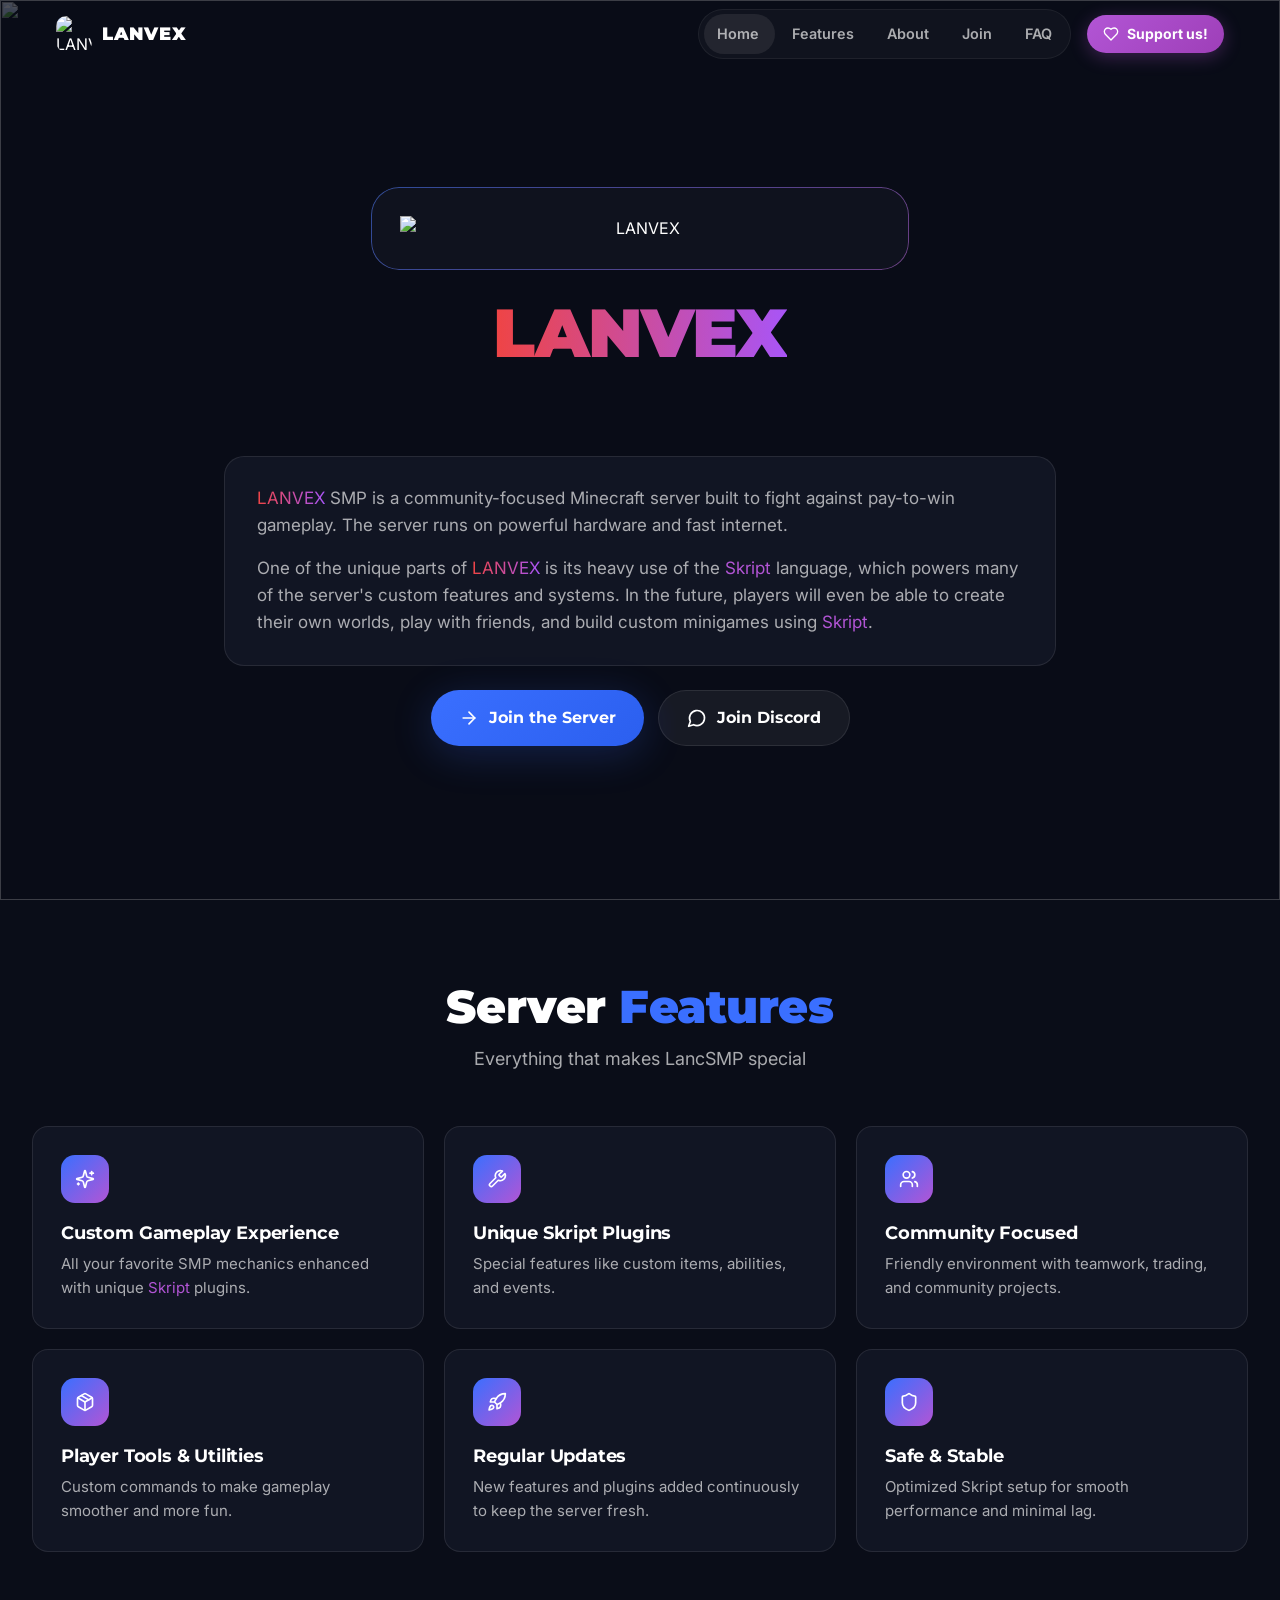
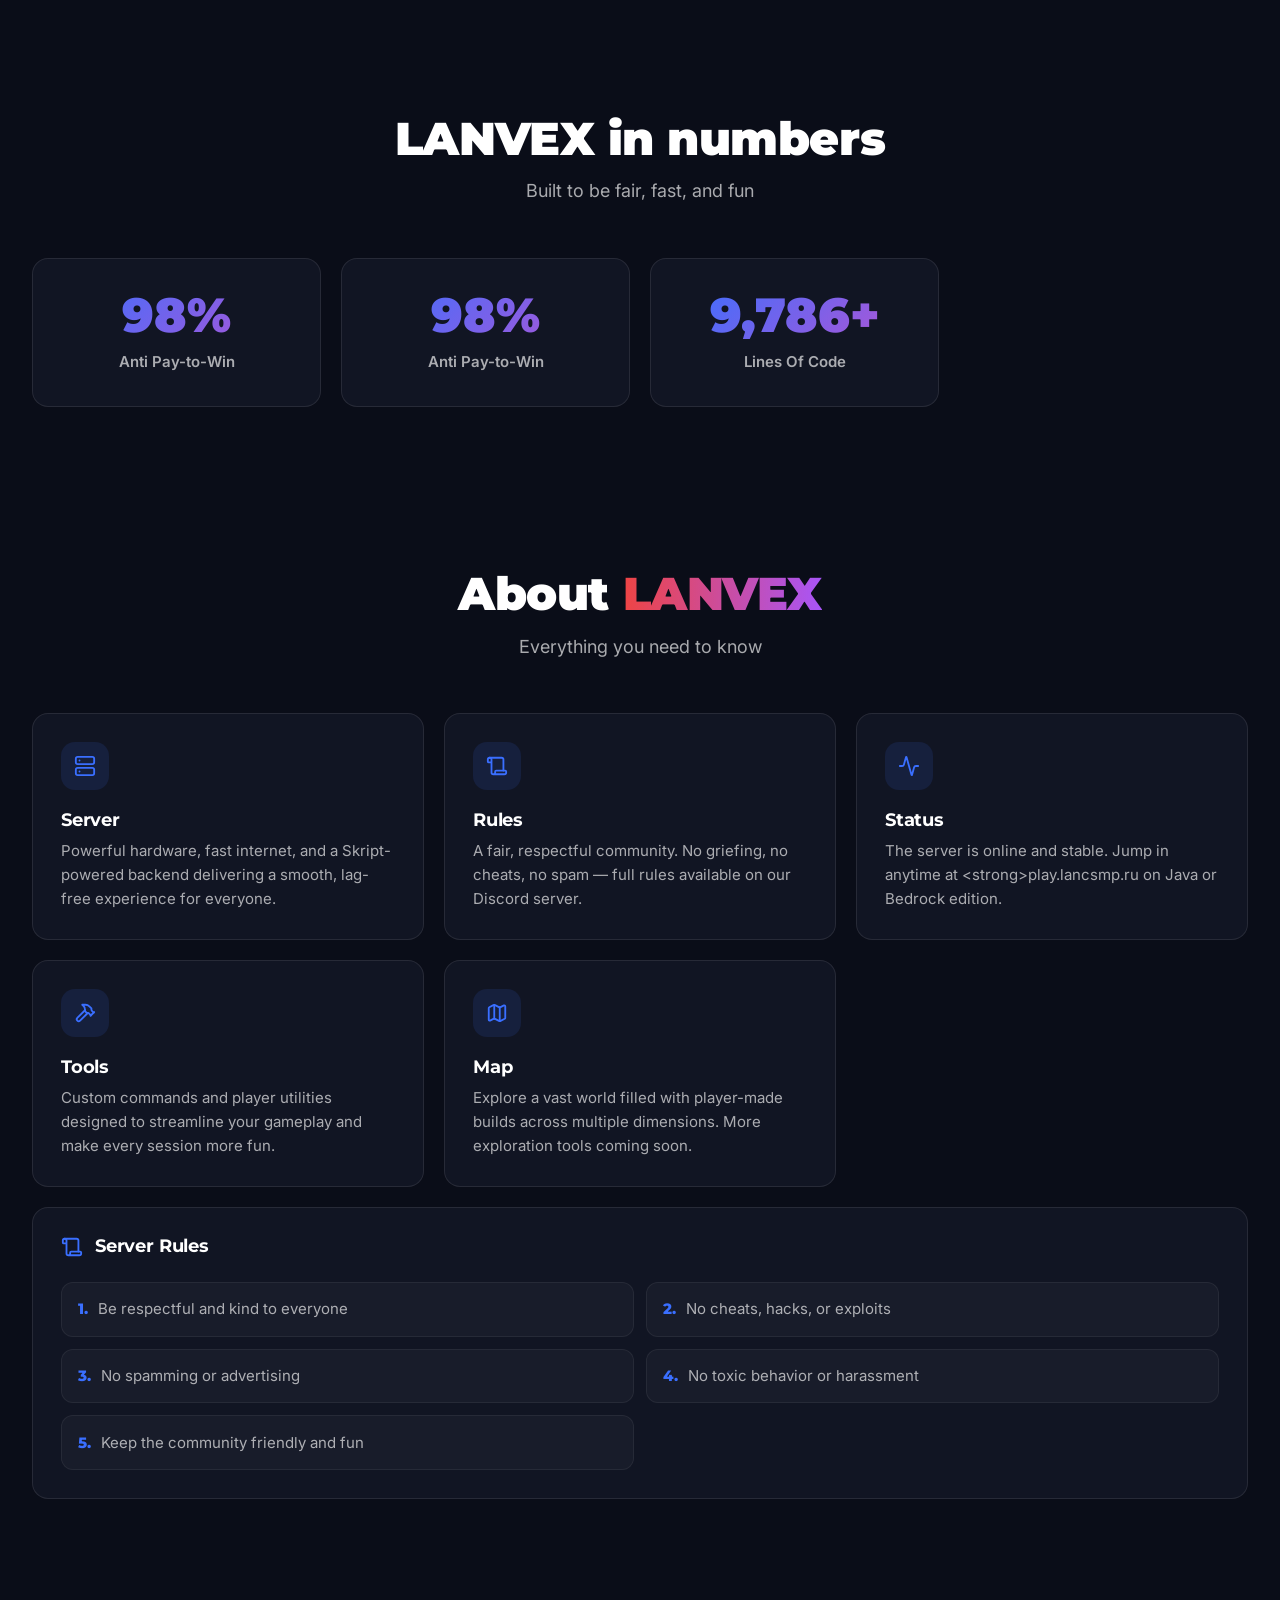
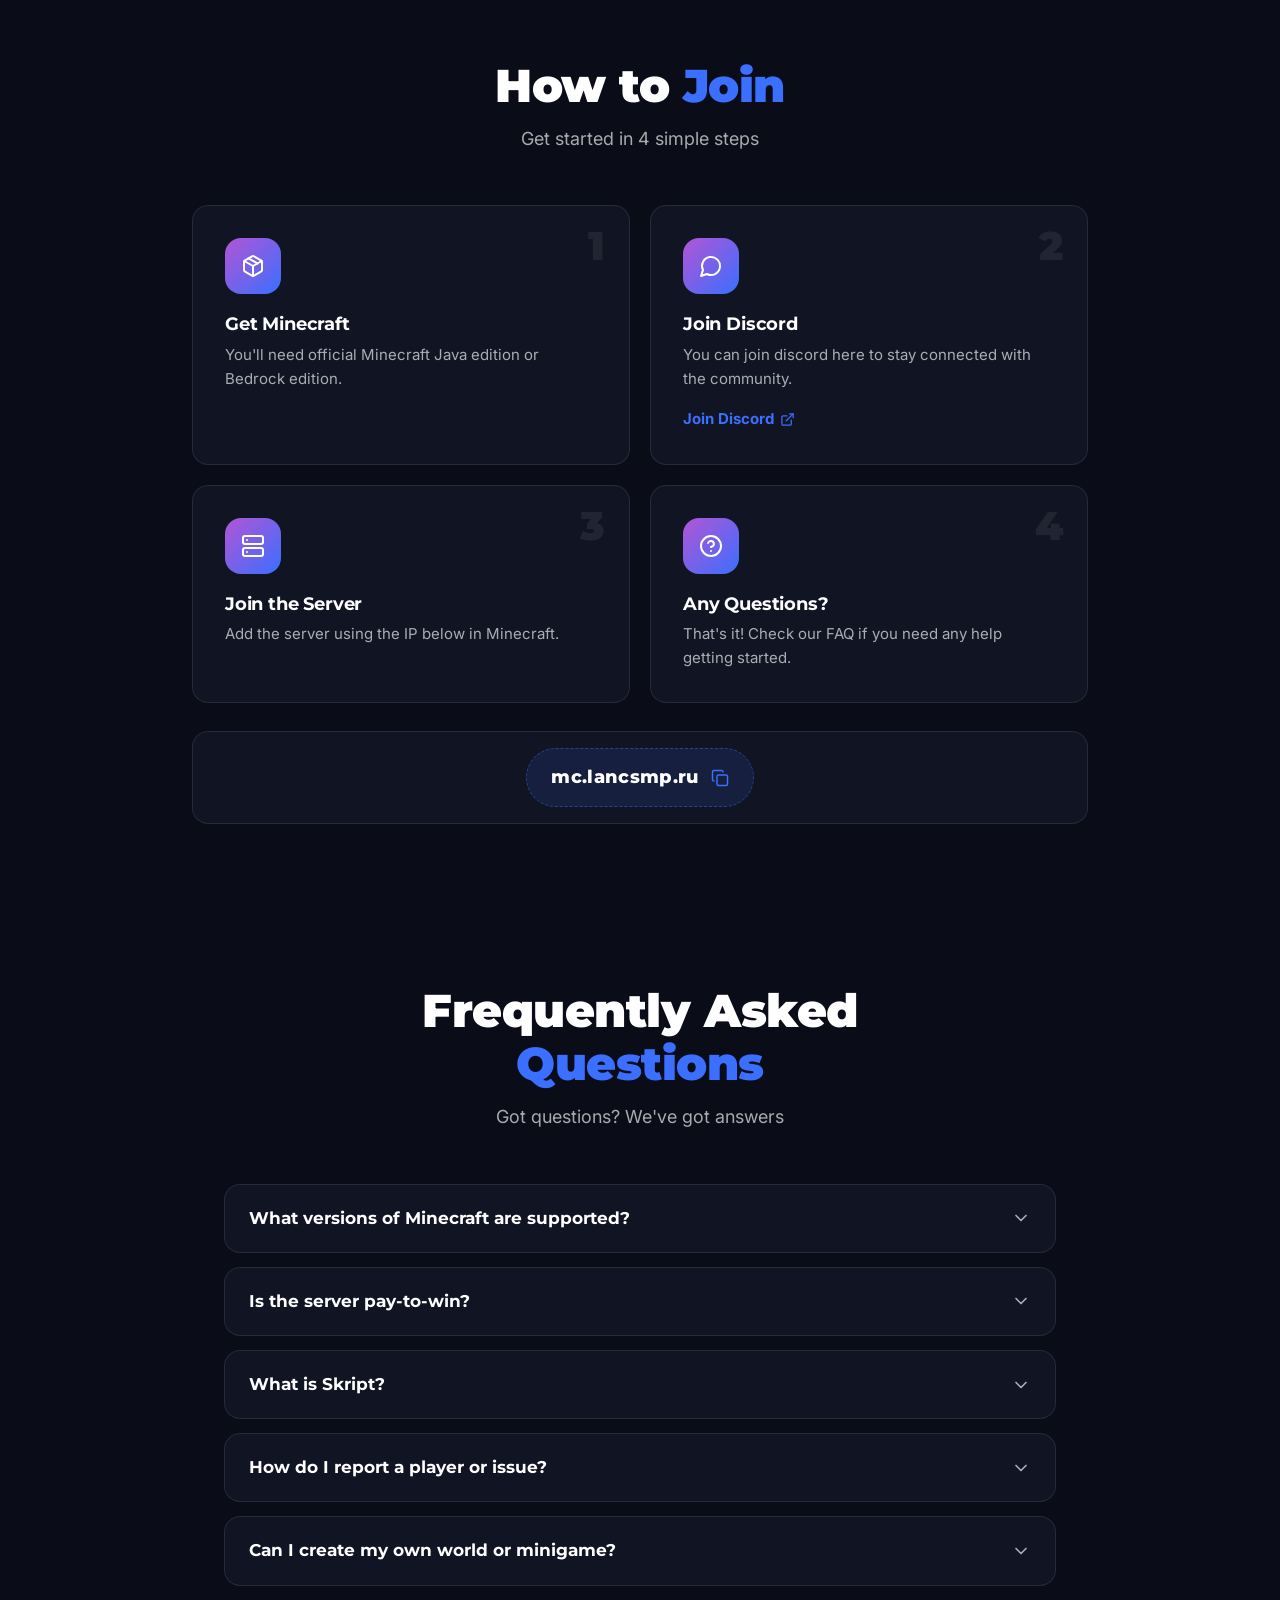
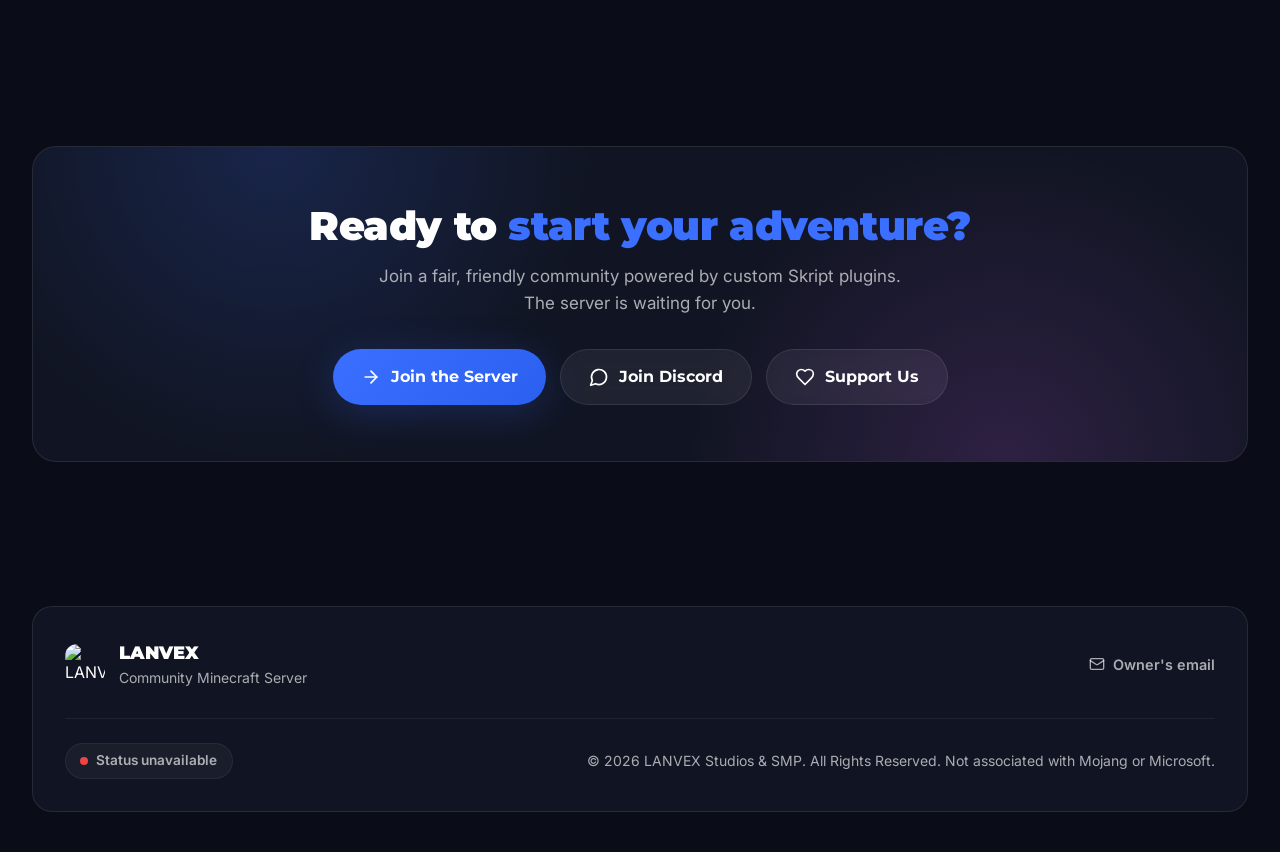
==== commit 7db3874e: "Change theme color in index.html" ====
--- a/index.html
+++ b/index.html
@@ -3,7 +3,7 @@
 <head>
   <meta charset="utf-8">
   <meta name="viewport" content="width=device-width, initial-scale=1.0">
-  <meta name="theme-color" content="#3A6FFF">
+  <meta name="theme-color" content="#8d02f7">
   <meta name="description" content="Community-Focused Minecraft server. Anti Pay-to-Win. Custom Skript plugins, friendly community, and powerful hardware.">
   <meta name="robots" content="index, follow">
   <link rel="canonical" href="https://www.lancsmp.ru/">
@@ -58,7 +58,7 @@
   <nav class="navbar" id="navbar">
     <div class="nav-inner">
       <a href="#home" class="nav-logo">
-        <img src="https://public.lancsmp.ru/images/lx.png" alt="" class="nav-logo-img" data-nav-logo width="36" height="36" decoding="async">
+        <img src="https://public.lancsmp.ru/images/lx+bg.png" alt="" class="nav-logo-img" data-nav-logo width="36" height="36" decoding="async">
         <span class="nav-logo-text" data-nav-name>LANVEX</span>
       </a>
       <div class="nav-links">
@@ -88,7 +88,7 @@
   <div class="mobile-menu" id="mobileMenu">
     <div class="mobile-menu-header">
       <a href="#home" class="nav-logo">
-        <img src="https://public.lancsmp.ru/images/lx.png" alt="" class="nav-logo-img" data-nav-logo width="36" height="36" decoding="async">
+        <img src="https://public.lancsmp.ru/images/lx+bg.png" alt="" class="nav-logo-img" data-nav-logo width="36" height="36" decoding="async">
         <span class="nav-logo-text" data-nav-name>LANVEX</span>
       </a>
       <button class="mobile-menu-close" aria-label="Close menu">
@@ -139,7 +139,7 @@
     <div class="footer-inner glass-card">
       <div class="footer-top">
         <div class="footer-brand">
-          <img src="https://public.lancsmp.ru/images/lx.png" alt="" class="footer-logo" data-footer-logo width="40" height="40" loading="lazy" decoding="async">
+          <img src="https://public.lancsmp.ru/images/lx+bg.png" alt="" class="footer-logo" data-footer-logo width="40" height="40" loading="lazy" decoding="async">
           <div>
             <p class="footer-name" data-footer-name>LANVEX</p>
             <p class="footer-tagline" data-footer-tagline>Community Minecraft Server</p>
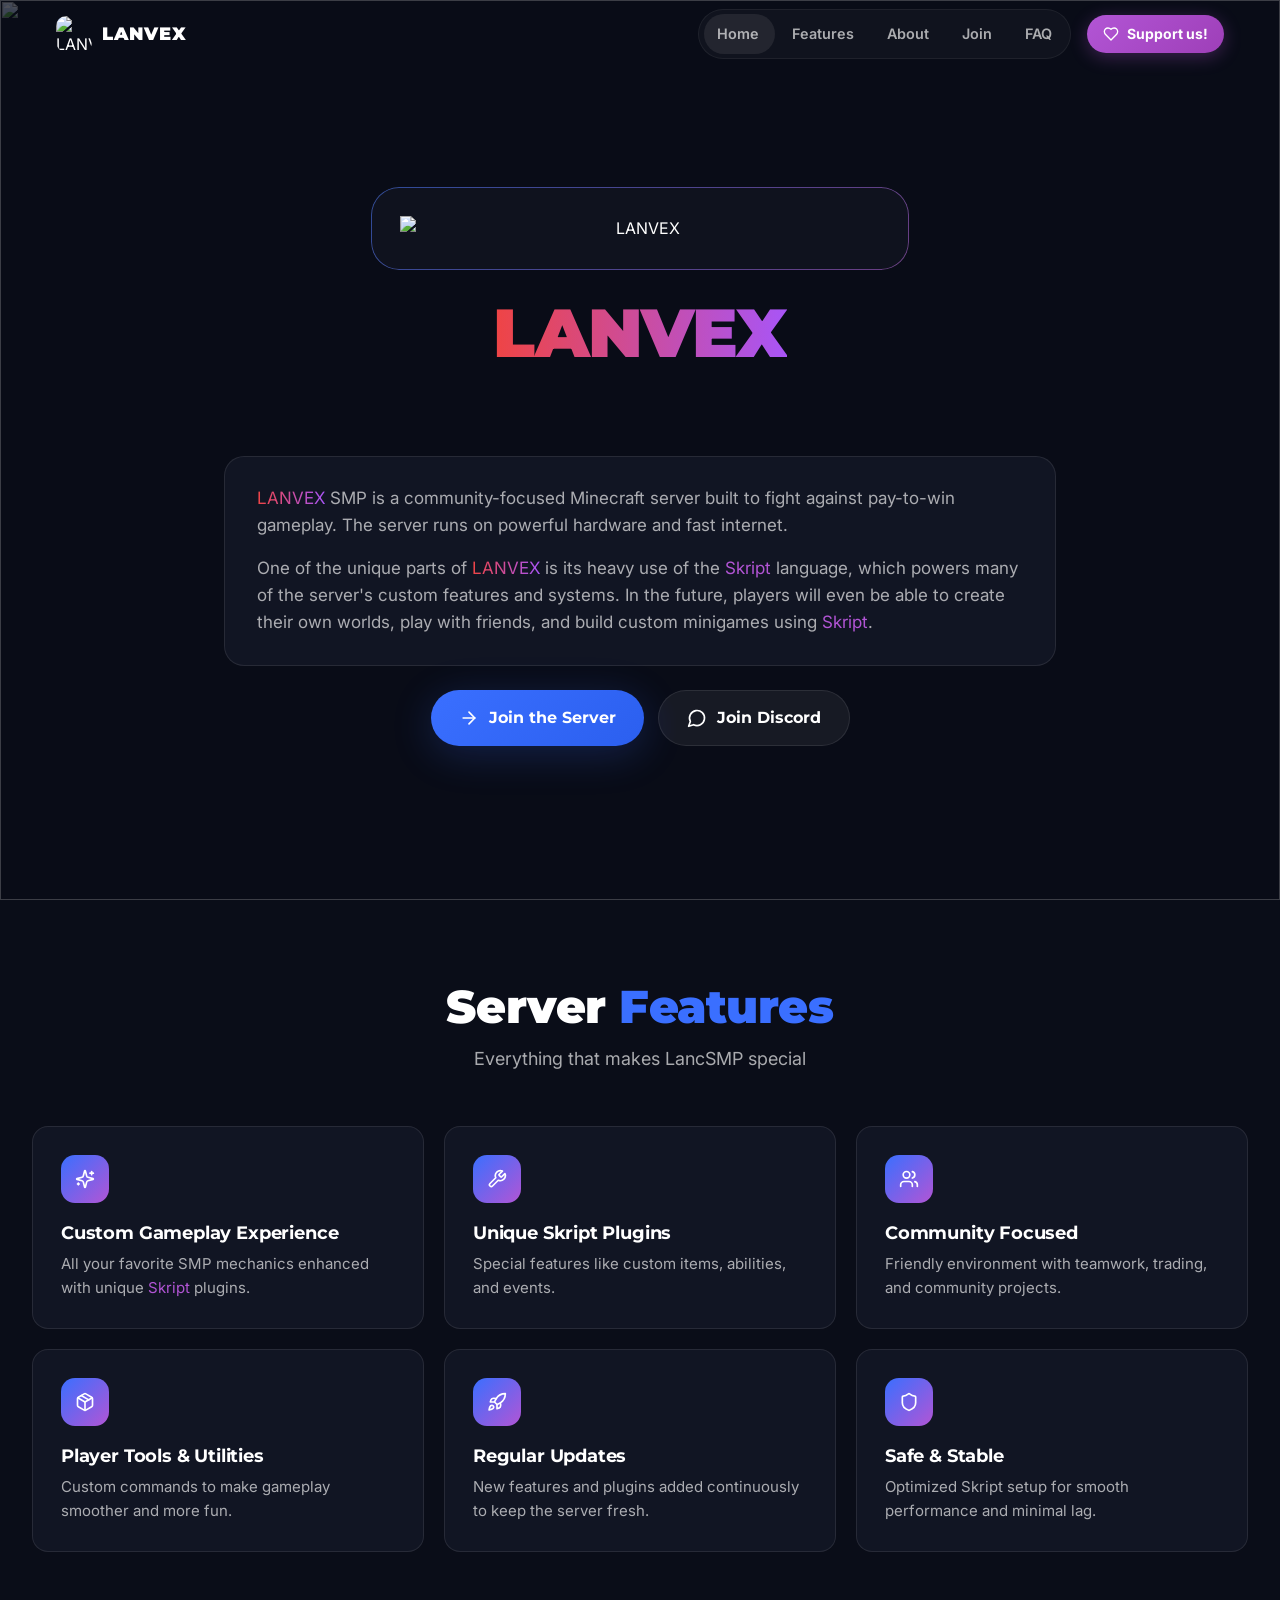
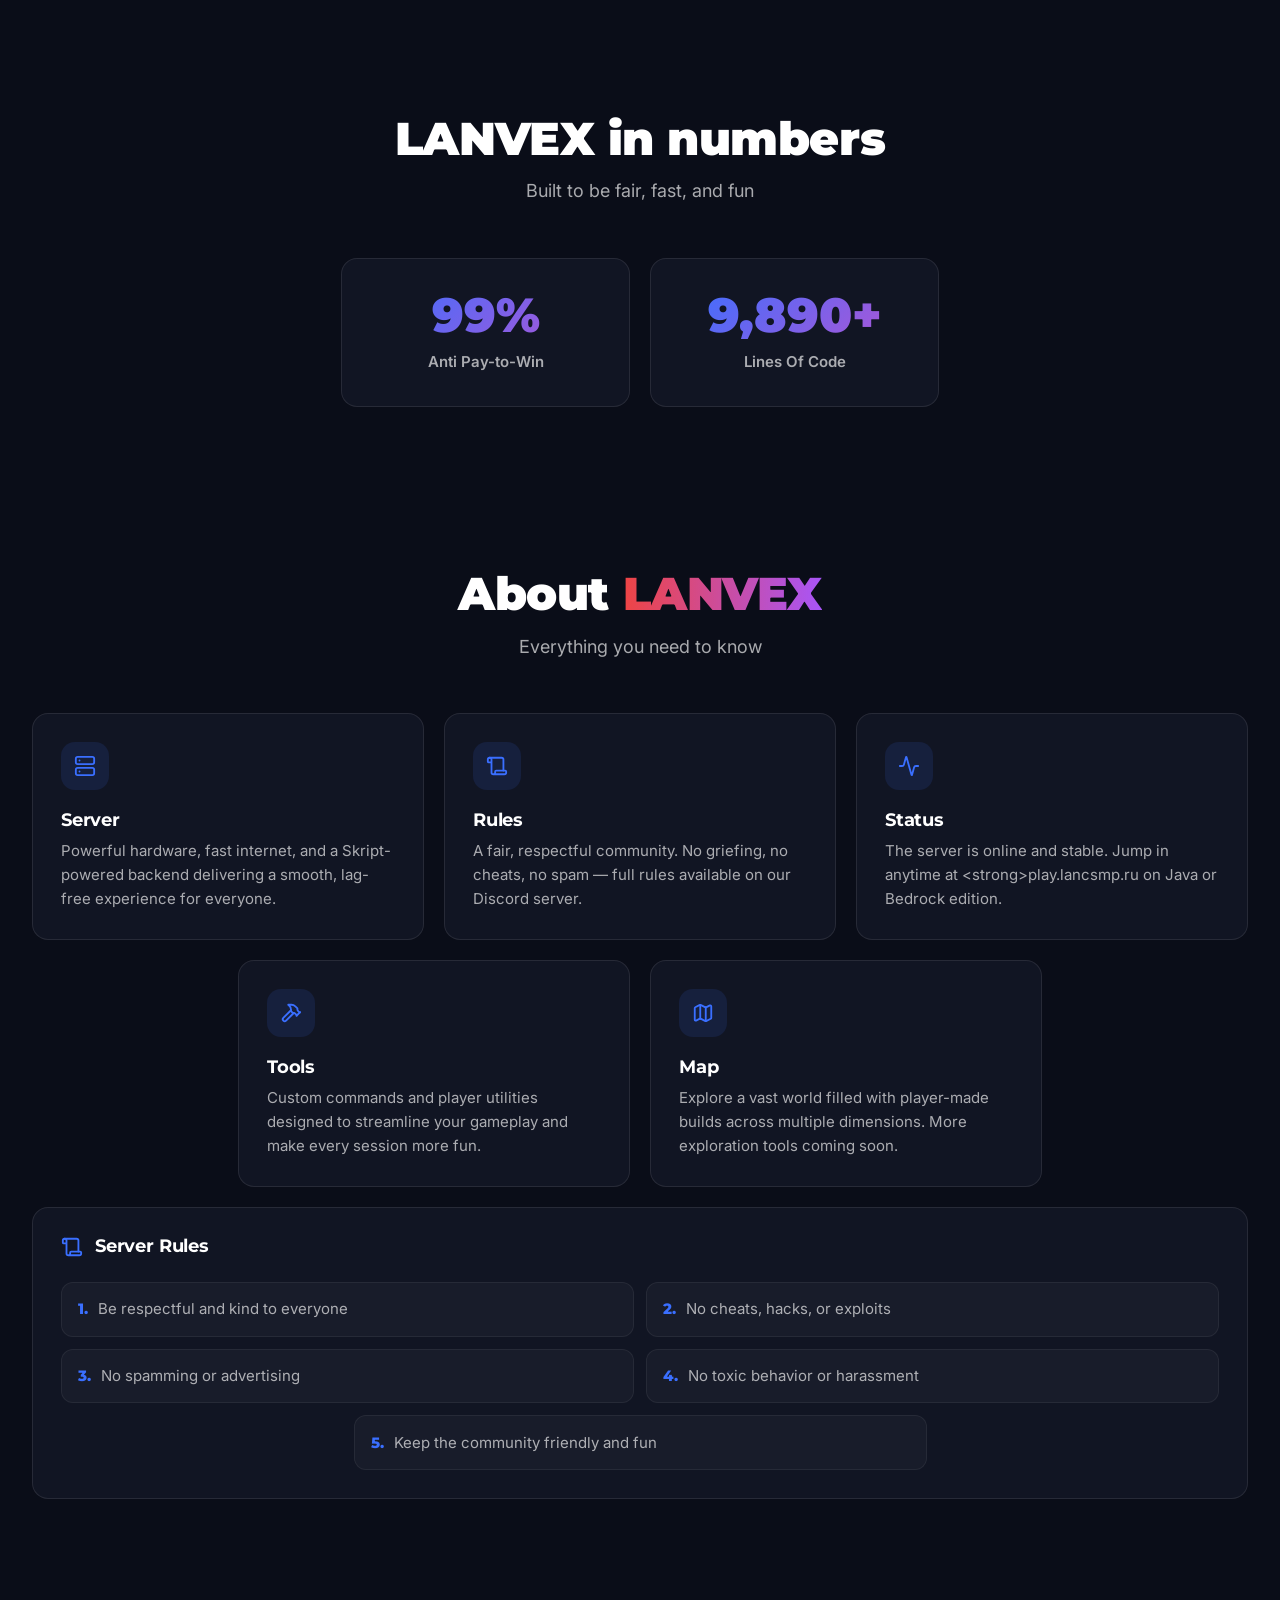
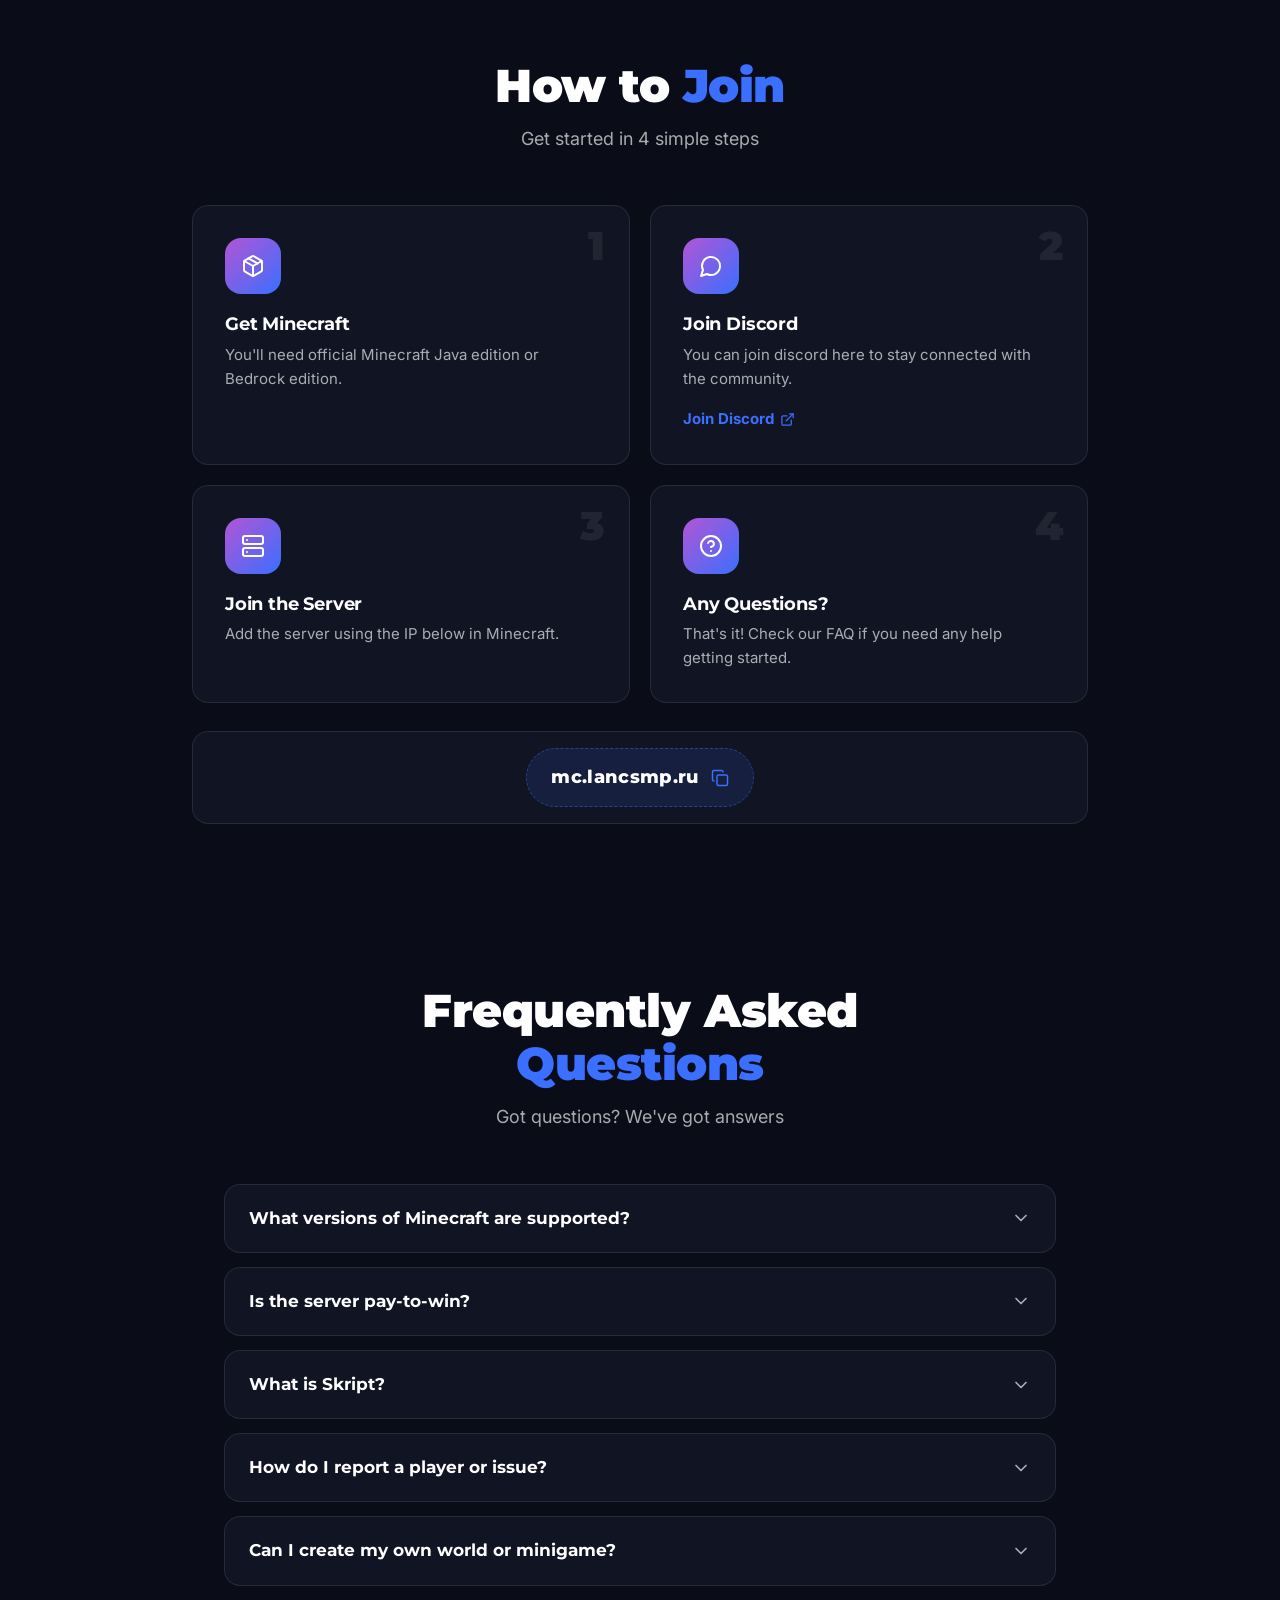
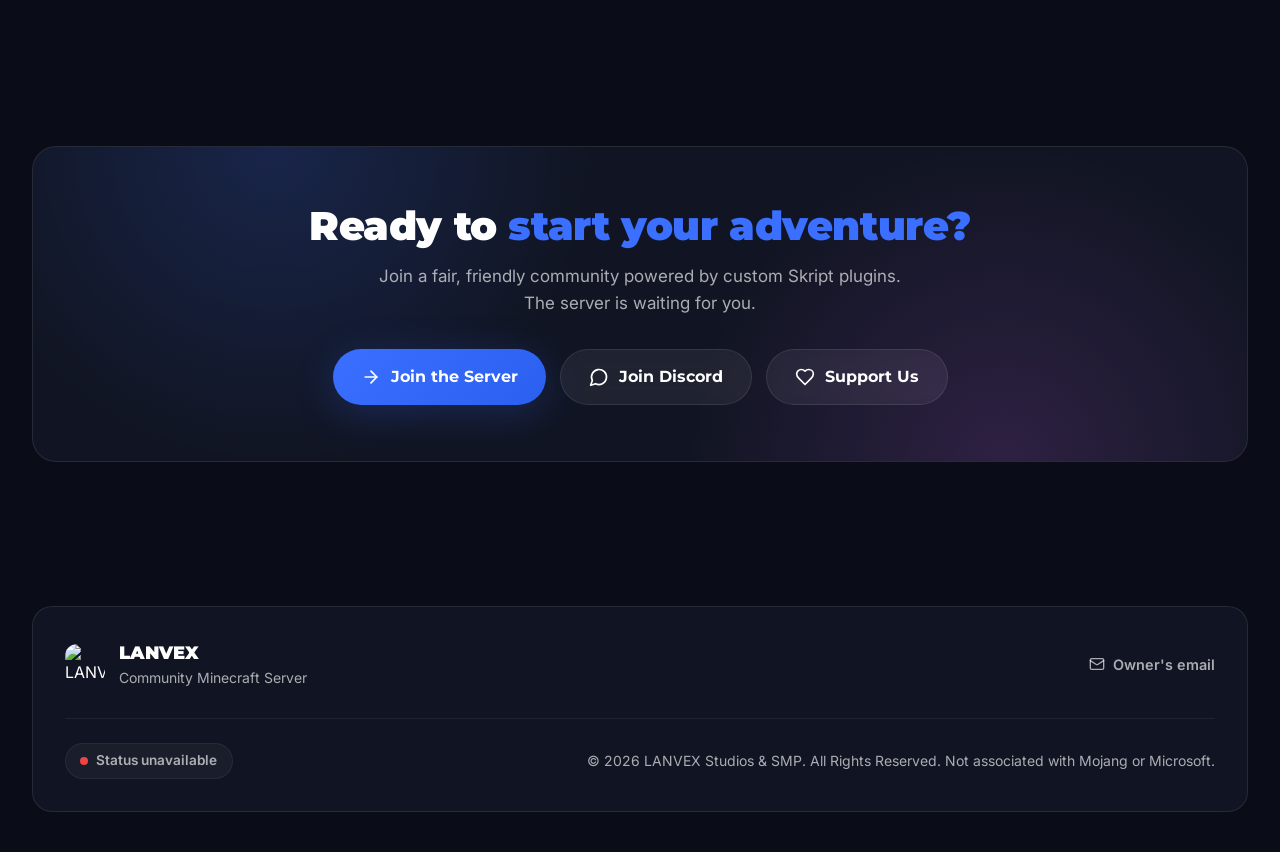
==== commit 8bc1ef78: "Add optimized social sharing image Use a dedicated 1200×630 Open Graph image across the homepage and" ====
--- a/index.html
+++ b/index.html
@@ -9,9 +9,10 @@
   <link rel="canonical" href="https://www.lancsmp.ru/">
   <meta property="og:title" content="LANVEX — Community Minecraft Server">
   <meta property="og:description" content="Community-Focused Minecraft server. Anti Pay-to-Win. Custom Skript plugins, friendly community, and powerful hardware.">
-  <meta property="og:image" content="https://public.lancsmp.ru/images/lanvex_smp%2Bbg.png">
-  <meta property="og:image:width" content="2000">
-  <meta property="og:image:height" content="2000">
+  <meta property="og:image" content="https://www.lancsmp.ru/public/images/og-card.png">
+  <meta property="og:image:secure_url" content="https://www.lancsmp.ru/public/images/og-card.png">
+  <meta property="og:image:width" content="1200">
+  <meta property="og:image:height" content="630">
   <meta property="og:image:alt" content="LANVEX — Community Minecraft Server. Anti Pay-to-Win.">
   <meta property="og:image:type" content="image/png">
   <meta property="og:url" content="https://www.lancsmp.ru/">
@@ -21,7 +22,8 @@
   <meta name="twitter:card" content="summary_large_image">
   <meta name="twitter:title" content="LANVEX — Community Minecraft Server">
   <meta name="twitter:description" content="Community-Focused Minecraft server. Anti Pay-to-Win. Custom Skript plugins.">
-  <meta name="twitter:image" content="https://public.lancsmp.ru/images/lanvex_smp%2Bbg.png">
+  <meta name="twitter:image" content="https://www.lancsmp.ru/public/images/og-card.png">
+  <meta name="twitter:image:alt" content="LANVEX — Community Minecraft Server. Anti Pay-to-Win.">
   <script type="application/ld+json">
   {
     "@context": "https://schema.org",
--- a/public/css/style.css
+++ b/public/css/style.css
@@ -463,12 +463,14 @@
 
 /* ---------- Features ---------- */
 .features-grid {
-  display: grid;
-  grid-template-columns: repeat(3, 1fr);
+  display: flex;
+  flex-wrap: wrap;
+  justify-content: center;
   gap: 1.25rem;
 }
-.features-grid.cols-2 { grid-template-columns: repeat(2, 1fr); }
-.features-grid.cols-4 { grid-template-columns: repeat(4, 1fr); }
+.features-grid > .feature-card { flex: 0 0 auto; width: calc((100% - 2.5rem) / 3); }
+.features-grid.cols-2 > .feature-card { width: calc((100% - 1.25rem) / 2); }
+.features-grid.cols-4 > .feature-card { width: calc((100% - 3.75rem) / 4); }
 
 .feature-card {
   position: relative;
@@ -513,10 +515,12 @@
 
 /* ---------- Stats ---------- */
 .stats-grid {
-  display: grid;
-  grid-template-columns: repeat(4, 1fr);
+  display: flex;
+  flex-wrap: wrap;
+  justify-content: center;
   gap: 1.25rem;
 }
+.stats-grid > .stat-card { flex: 0 0 auto; width: calc((100% - 3.75rem) / 4); }
 .stat-card {
   position: relative;
   padding: 2rem 1.5rem;
@@ -542,10 +546,12 @@
 
 /* ---------- About ---------- */
 .about-grid {
-  display: grid;
-  grid-template-columns: repeat(3, 1fr);
+  display: flex;
+  flex-wrap: wrap;
+  justify-content: center;
   gap: 1.25rem;
 }
+.about-grid > .about-card { flex: 0 0 auto; width: calc((100% - 2.5rem) / 3); }
 .about-card {
   position: relative;
   padding: 1.75rem;
@@ -568,7 +574,7 @@
 .about-icon-box svg { width: 22px; height: 22px; }
 .about-card:hover .about-icon-box { transform: scale(1.1); background: rgba(58, 111, 255, 0.2); }
 
-.about-card-full { grid-column: 1 / -1; }
+.about-grid > .about-card-full { width: 100%; }
 .about-rules-header {
   display: flex;
   align-items: center;
@@ -579,10 +585,12 @@
 .about-rules-header .feature-title { margin-bottom: 0; }
 
 .rules-grid {
-  display: grid;
-  grid-template-columns: repeat(2, 1fr);
+  display: flex;
+  flex-wrap: wrap;
+  justify-content: center;
   gap: 0.75rem;
 }
+.rules-grid > .rule-item { flex: 0 0 auto; width: calc((100% - 0.75rem) / 2); }
 .rule-item {
   display: flex;
   gap: 0.625rem;
@@ -602,10 +610,12 @@
 
 /* ---------- Join ---------- */
 .join-grid {
-  display: grid;
-  grid-template-columns: repeat(2, 1fr);
+  display: flex;
+  flex-wrap: wrap;
+  justify-content: center;
   gap: 1.25rem;
 }
+.join-grid > .join-card { flex: 0 0 auto; width: calc((100% - 1.25rem) / 2); }
 .join-card {
   position: relative;
   padding: 2rem;
@@ -921,9 +931,10 @@
 
 /* ---------- Responsive ---------- */
 @media (max-width: 1024px) {
-  .features-grid, .about-grid { grid-template-columns: repeat(2, 1fr); }
-  .features-grid.cols-4 { grid-template-columns: repeat(2, 1fr); }
-  .stats-grid { grid-template-columns: repeat(2, 1fr); }
+  .features-grid > .feature-card { width: calc((100% - 1.25rem) / 2); }
+  .features-grid.cols-4 > .feature-card { width: calc((100% - 1.25rem) / 2); }
+  .about-grid > .about-card { width: calc((100% - 1.25rem) / 2); }
+  .stats-grid > .stat-card { width: calc((100% - 1.25rem) / 2); }
 }
 @media (max-width: 768px) {
   .nav-links { display: none; }
@@ -954,16 +965,18 @@
 
   .section { padding: 3.5rem 1.25rem; }
   .hero { min-height: auto; }
-  .features-grid, .features-grid.cols-2, .features-grid.cols-3, .features-grid.cols-4 { grid-template-columns: 1fr; }
-  .about-grid { grid-template-columns: 1fr; }
-  .join-grid { grid-template-columns: 1fr; }
-  .rules-grid { grid-template-columns: 1fr; }
-  .stats-grid { grid-template-columns: repeat(2, 1fr); }
+  .features-grid > .feature-card,
+  .features-grid.cols-2 > .feature-card,
+  .features-grid.cols-4 > .feature-card { width: 100%; }
+  .about-grid > .about-card { width: 100%; }
+  .join-grid > .join-card { width: 100%; }
+  .rules-grid > .rule-item { width: 100%; }
+  .stats-grid > .stat-card { width: calc((100% - 1.25rem) / 2); }
   .footer-bottom { flex-direction: column; align-items: flex-start; }
   .scroll-top-btn { bottom: 1.25rem; right: 1.25rem; }
 }
 @media (max-width: 480px) {
-  .stats-grid { grid-template-columns: 1fr; }
+  .stats-grid > .stat-card { width: 100%; }
   .hero-actions { flex-direction: column; align-items: stretch; }
   .btn { width: 100%; }
 }
@@ -983,3 +996,72 @@
   scroll-behavior: auto !important;
 }
 html.motion-off .reveal-in { opacity: 1; transform: none; }
+
+/* ---------- 404 Page ---------- */
+.error-page {
+  min-height: 100vh;
+  display: flex;
+  align-items: center;
+  justify-content: center;
+  padding: 7rem 1.5rem 4rem;
+  box-sizing: border-box;
+  position: relative;
+}
+.error-container {
+  text-align: center;
+  width: 100%;
+}
+.error-code {
+  font-family: var(--font-heading);
+  font-weight: 900;
+  font-size: clamp(7rem, 22vw, 14rem);
+  line-height: 0.9;
+  letter-spacing: -0.03em;
+  background: linear-gradient(135deg, var(--blue) 0%, var(--accent) 100%);
+  -webkit-background-clip: text;
+  background-clip: text;
+  -webkit-text-fill-color: transparent;
+  color: transparent;
+  filter: drop-shadow(0 14px 45px rgba(58, 111, 255, 0.35));
+  margin-bottom: 0.25rem;
+  animation: errorFloat 4s ease-in-out infinite;
+}
+@keyframes errorFloat {
+  0%, 100% { transform: translateY(0); }
+  50% { transform: translateY(-10px); }
+}
+
+.error-glass-card {
+  background: rgba(20, 24, 38, 0.82);
+  backdrop-filter: blur(14px);
+  -webkit-backdrop-filter: blur(14px);
+  border: 1px solid var(--border-card);
+  border-radius: 1.5rem;
+  padding: 2.5rem 2rem;
+  box-shadow: 0 8px 32px rgba(0, 0, 0, 0.4), inset 0 1px 0 rgba(255, 255, 255, 0.08), 0 0 80px rgba(58, 111, 255, 0.1);
+  max-width: 34rem;
+  margin: 0 auto;
+}
+.error-glass-card h1 {
+  font-family: var(--font-heading);
+  font-weight: 800;
+  font-size: 1.6rem;
+  margin-bottom: 0.5rem;
+}
+.error-glass-card p {
+  color: var(--muted);
+  font-size: 0.96875rem;
+  margin-bottom: 1.75rem;
+  line-height: 1.6;
+}
+.error-actions {
+  display: flex;
+  flex-wrap: wrap;
+  gap: 0.75rem;
+  justify-content: center;
+}
+
+@media (max-width: 480px) {
+  .error-glass-card { padding: 1.75rem 1.25rem; }
+  .error-actions { flex-direction: column; align-items: stretch; }
+}
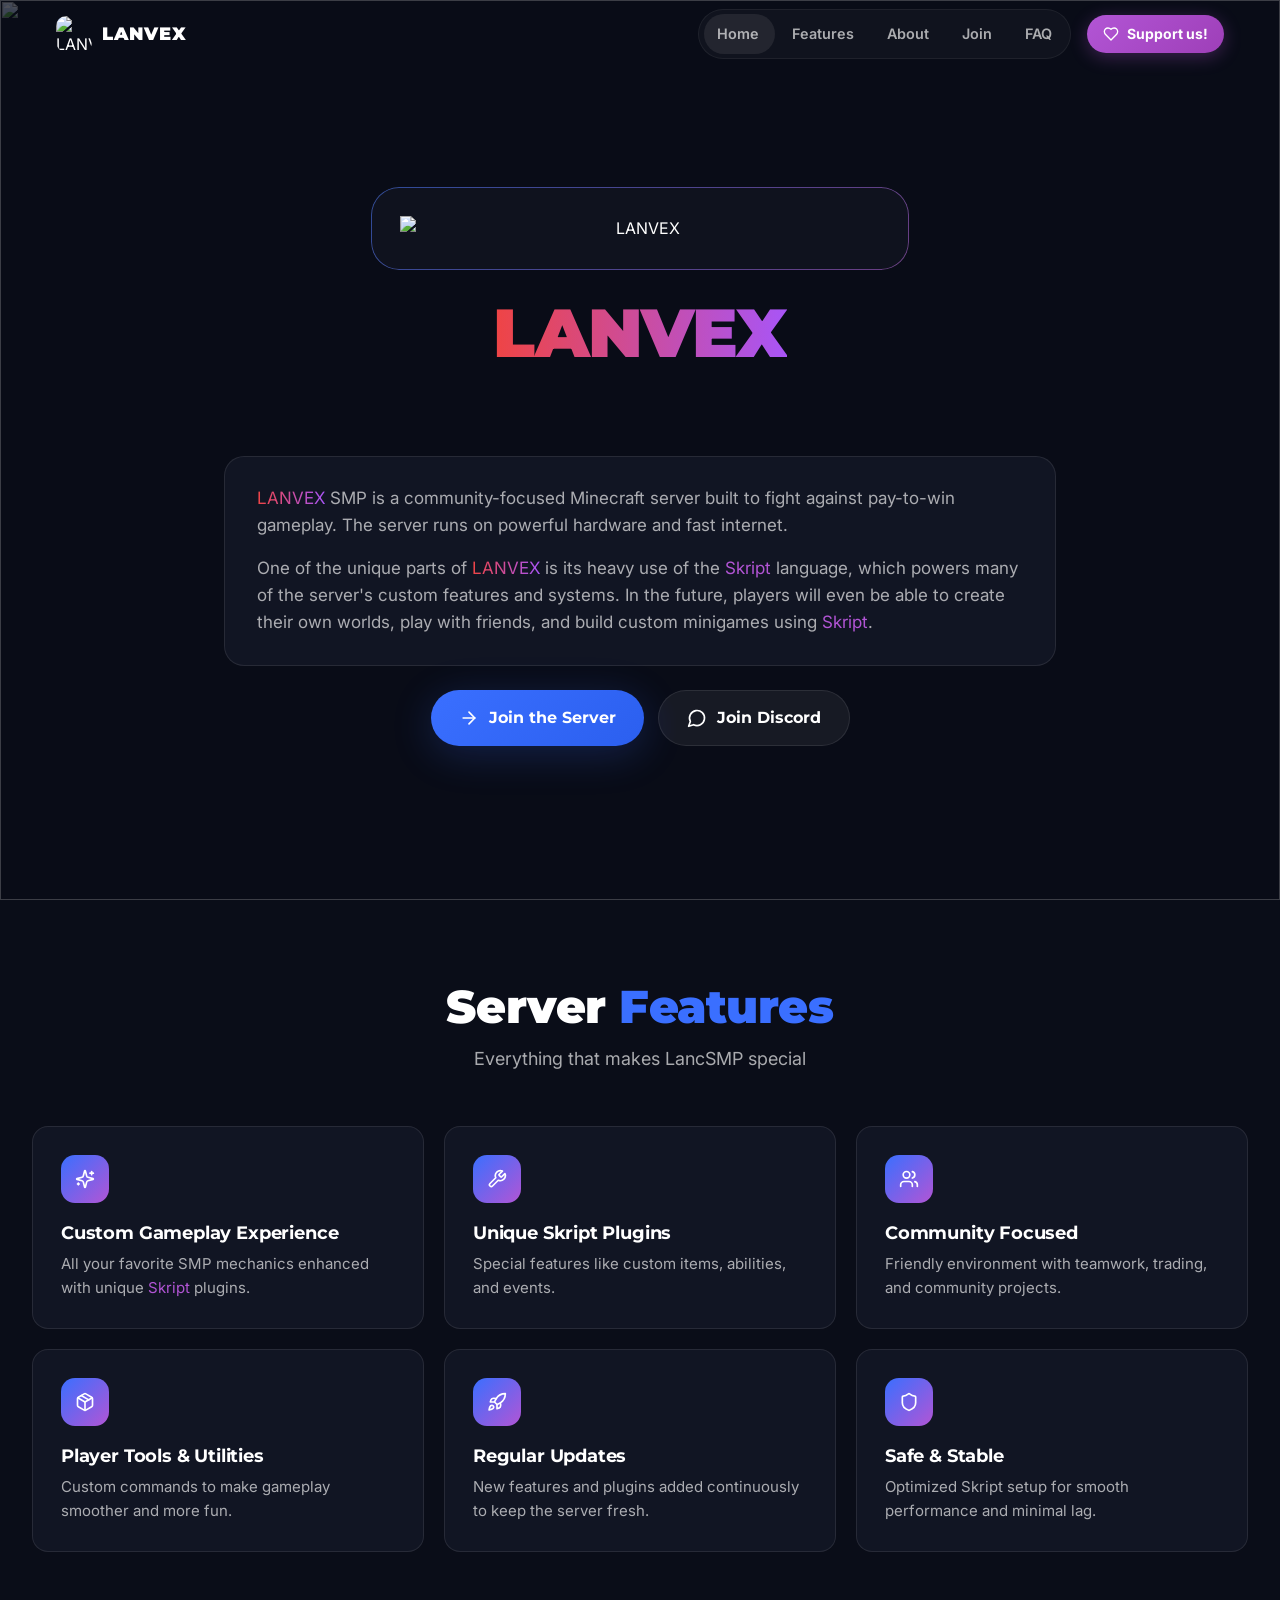
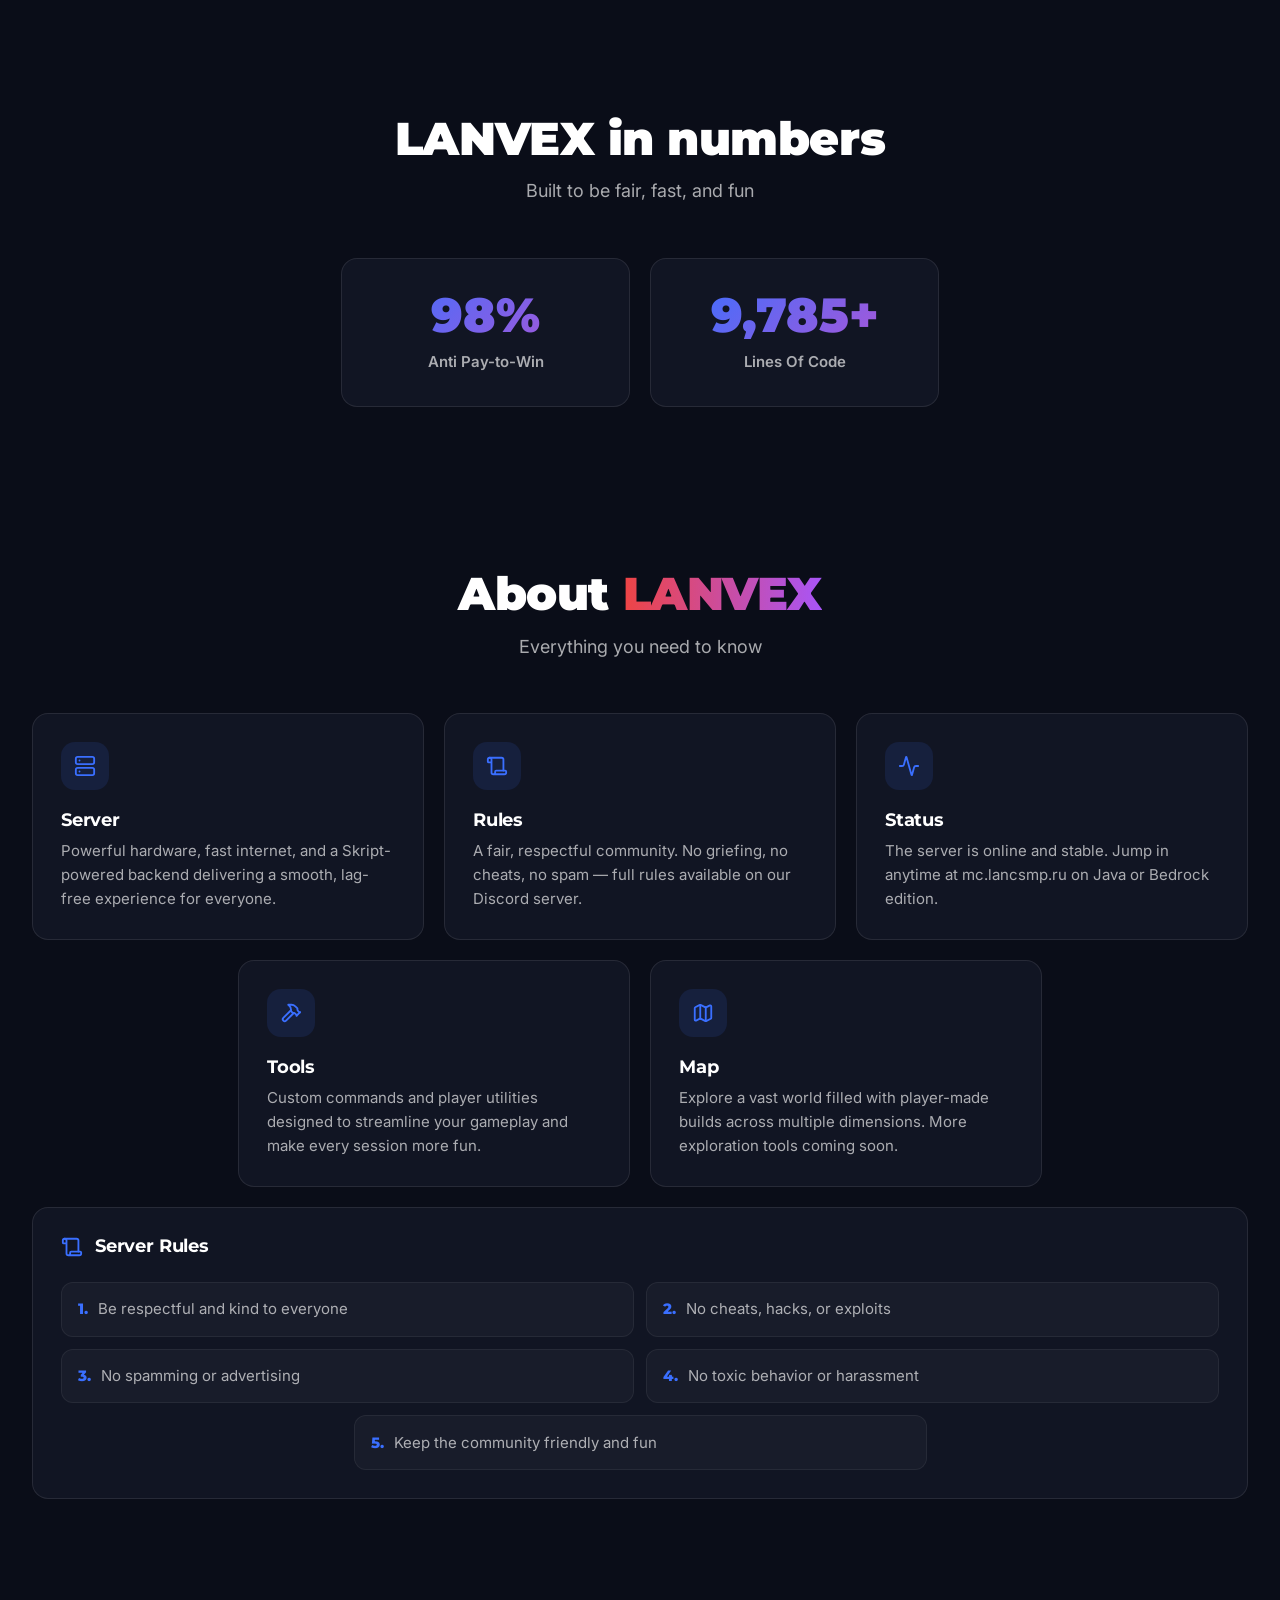
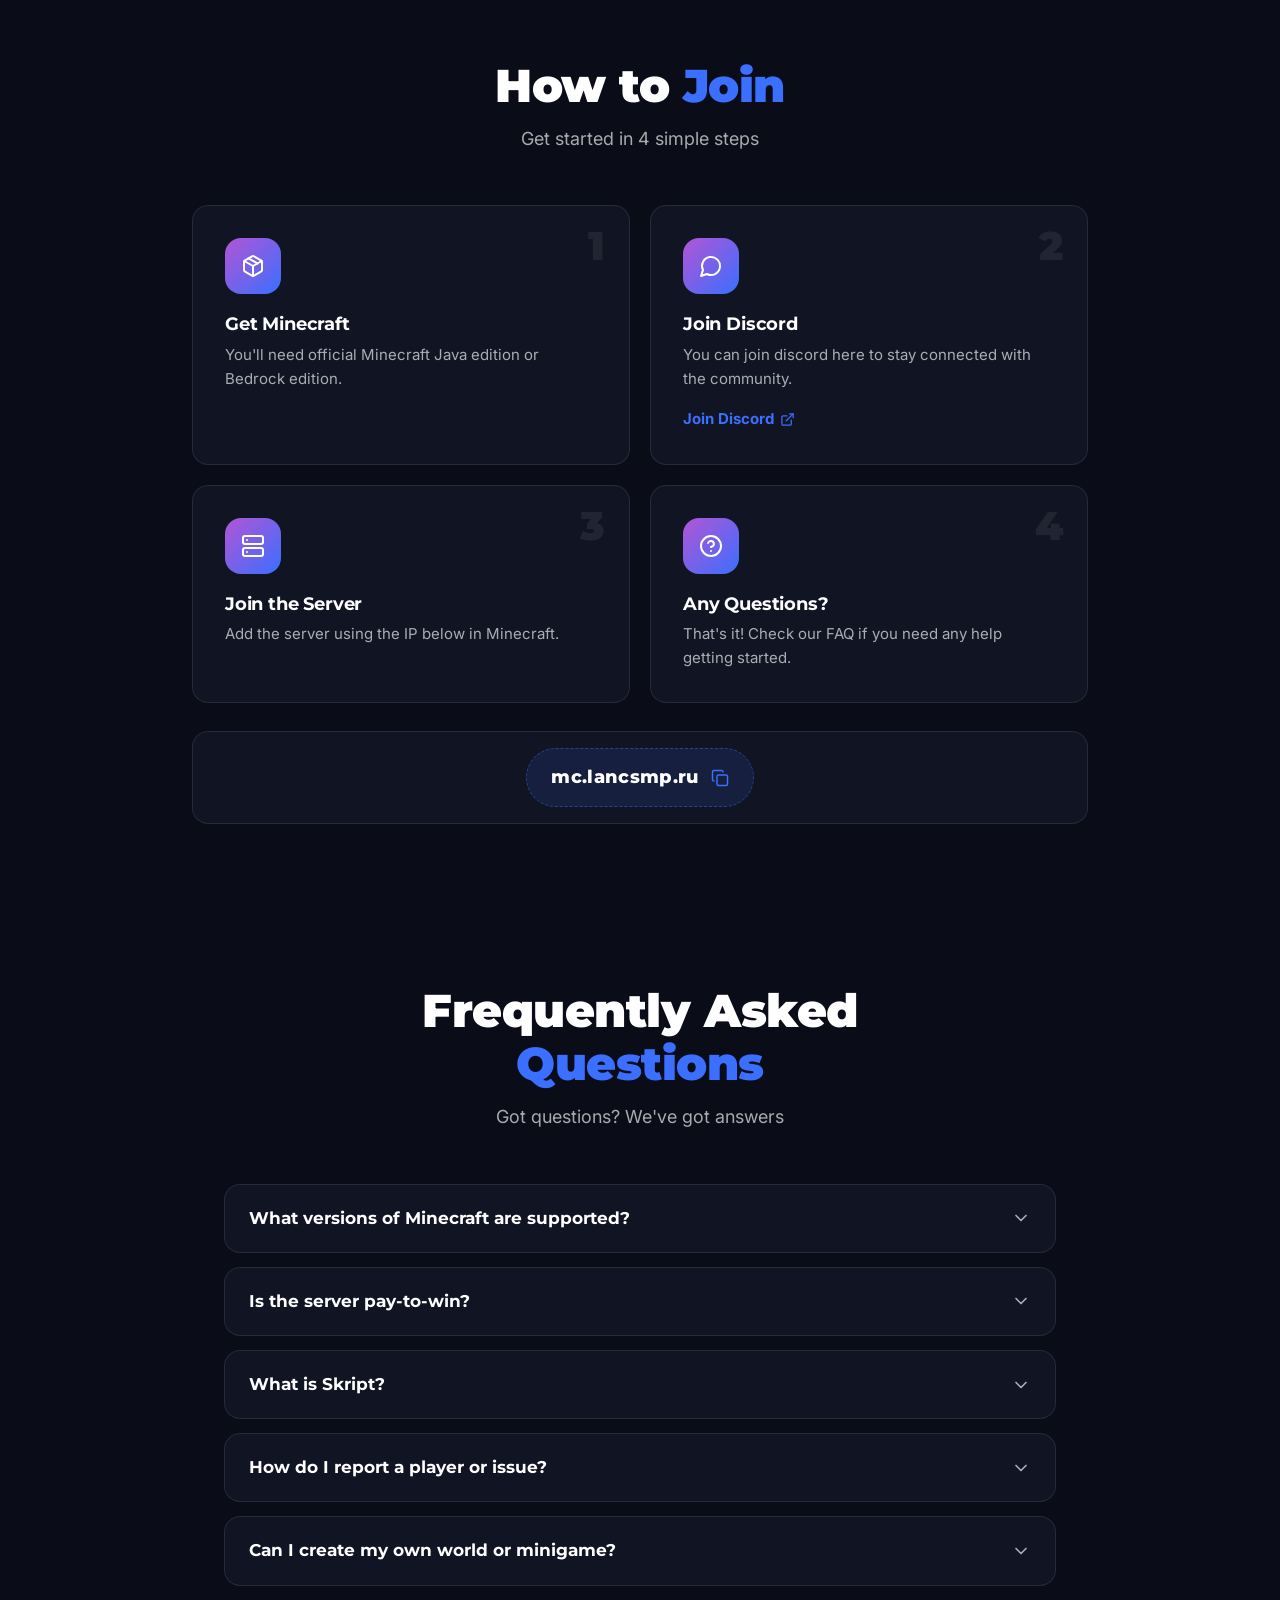
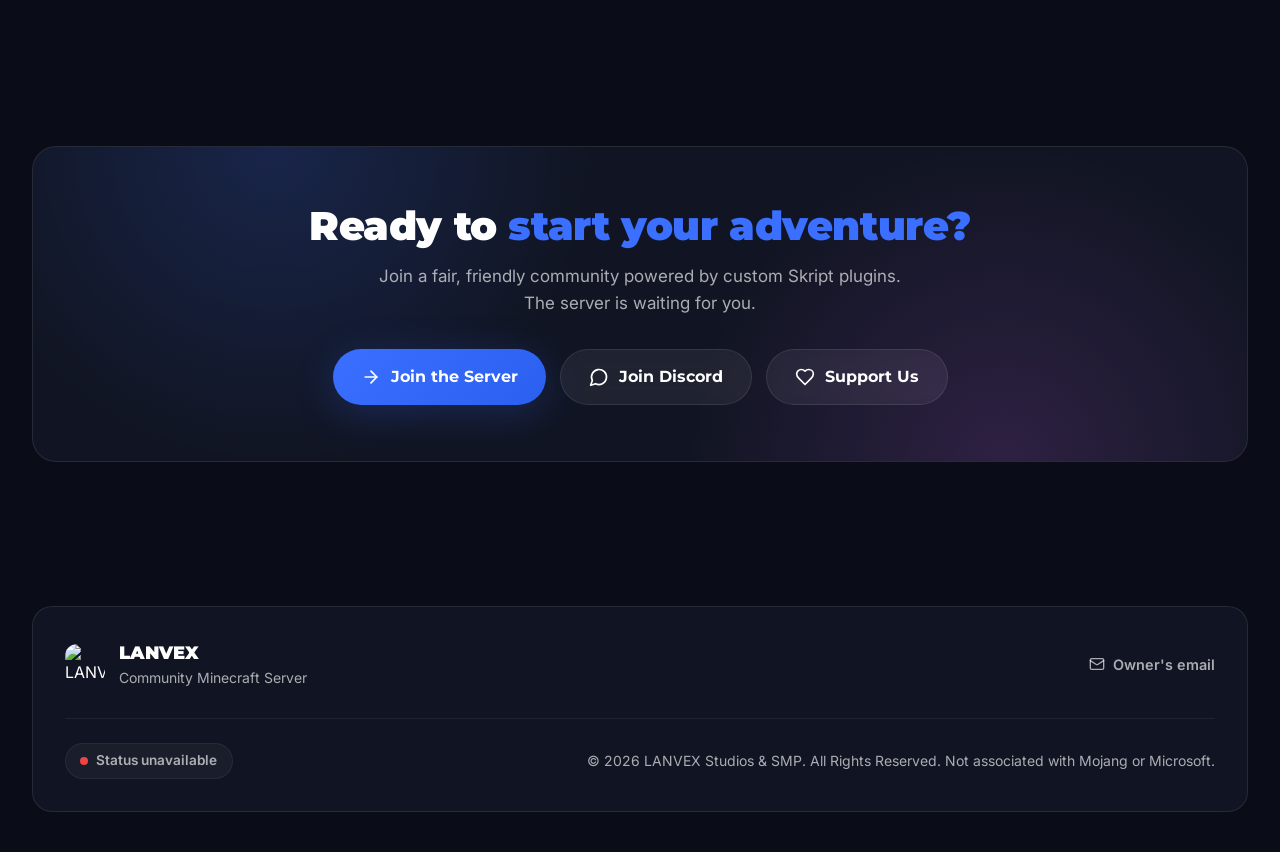
==== commit a157254b: "Update URLs and change image format to WebP Updated canonical and Open Graph URLs, changed image for" ====
--- a/index.html
+++ b/index.html
@@ -6,23 +6,23 @@
   <meta name="theme-color" content="#8d02f7">
   <meta name="description" content="Community-Focused Minecraft server. Anti Pay-to-Win. Custom Skript plugins, friendly community, and powerful hardware.">
   <meta name="robots" content="index, follow">
-  <link rel="canonical" href="https://www.lancsmp.ru/">
+  <link rel="canonical" href="https://www.lanvex.ru/">
   <meta property="og:title" content="LANVEX — Community Minecraft Server">
   <meta property="og:description" content="Community-Focused Minecraft server. Anti Pay-to-Win. Custom Skript plugins, friendly community, and powerful hardware.">
-  <meta property="og:image" content="https://www.lancsmp.ru/public/images/og-card.png">
-  <meta property="og:image:secure_url" content="https://www.lancsmp.ru/public/images/og-card.png">
+  <meta property="og:image" content="https://www.lancsmp.ru/public/images/og-card.webp">
+  <meta property="og:image:secure_url" content="https://www.lancsmp.ru/public/images/og-card.webp">
   <meta property="og:image:width" content="1200">
   <meta property="og:image:height" content="630">
   <meta property="og:image:alt" content="LANVEX — Community Minecraft Server. Anti Pay-to-Win.">
   <meta property="og:image:type" content="image/png">
-  <meta property="og:url" content="https://www.lancsmp.ru/">
+  <meta property="og:url" content="https://www.lanvex.ru/">
   <meta property="og:type" content="website">
   <meta property="og:site_name" content="LANVEX">
   <meta property="og:locale" content="en_US">
   <meta name="twitter:card" content="summary_large_image">
   <meta name="twitter:title" content="LANVEX — Community Minecraft Server">
   <meta name="twitter:description" content="Community-Focused Minecraft server. Anti Pay-to-Win. Custom Skript plugins.">
-  <meta name="twitter:image" content="https://www.lancsmp.ru/public/images/og-card.png">
+  <meta name="twitter:image" content="https://www.lancsmp.ru/public/images/og-card.webp">
   <meta name="twitter:image:alt" content="LANVEX — Community Minecraft Server. Anti Pay-to-Win.">
   <script type="application/ld+json">
   {
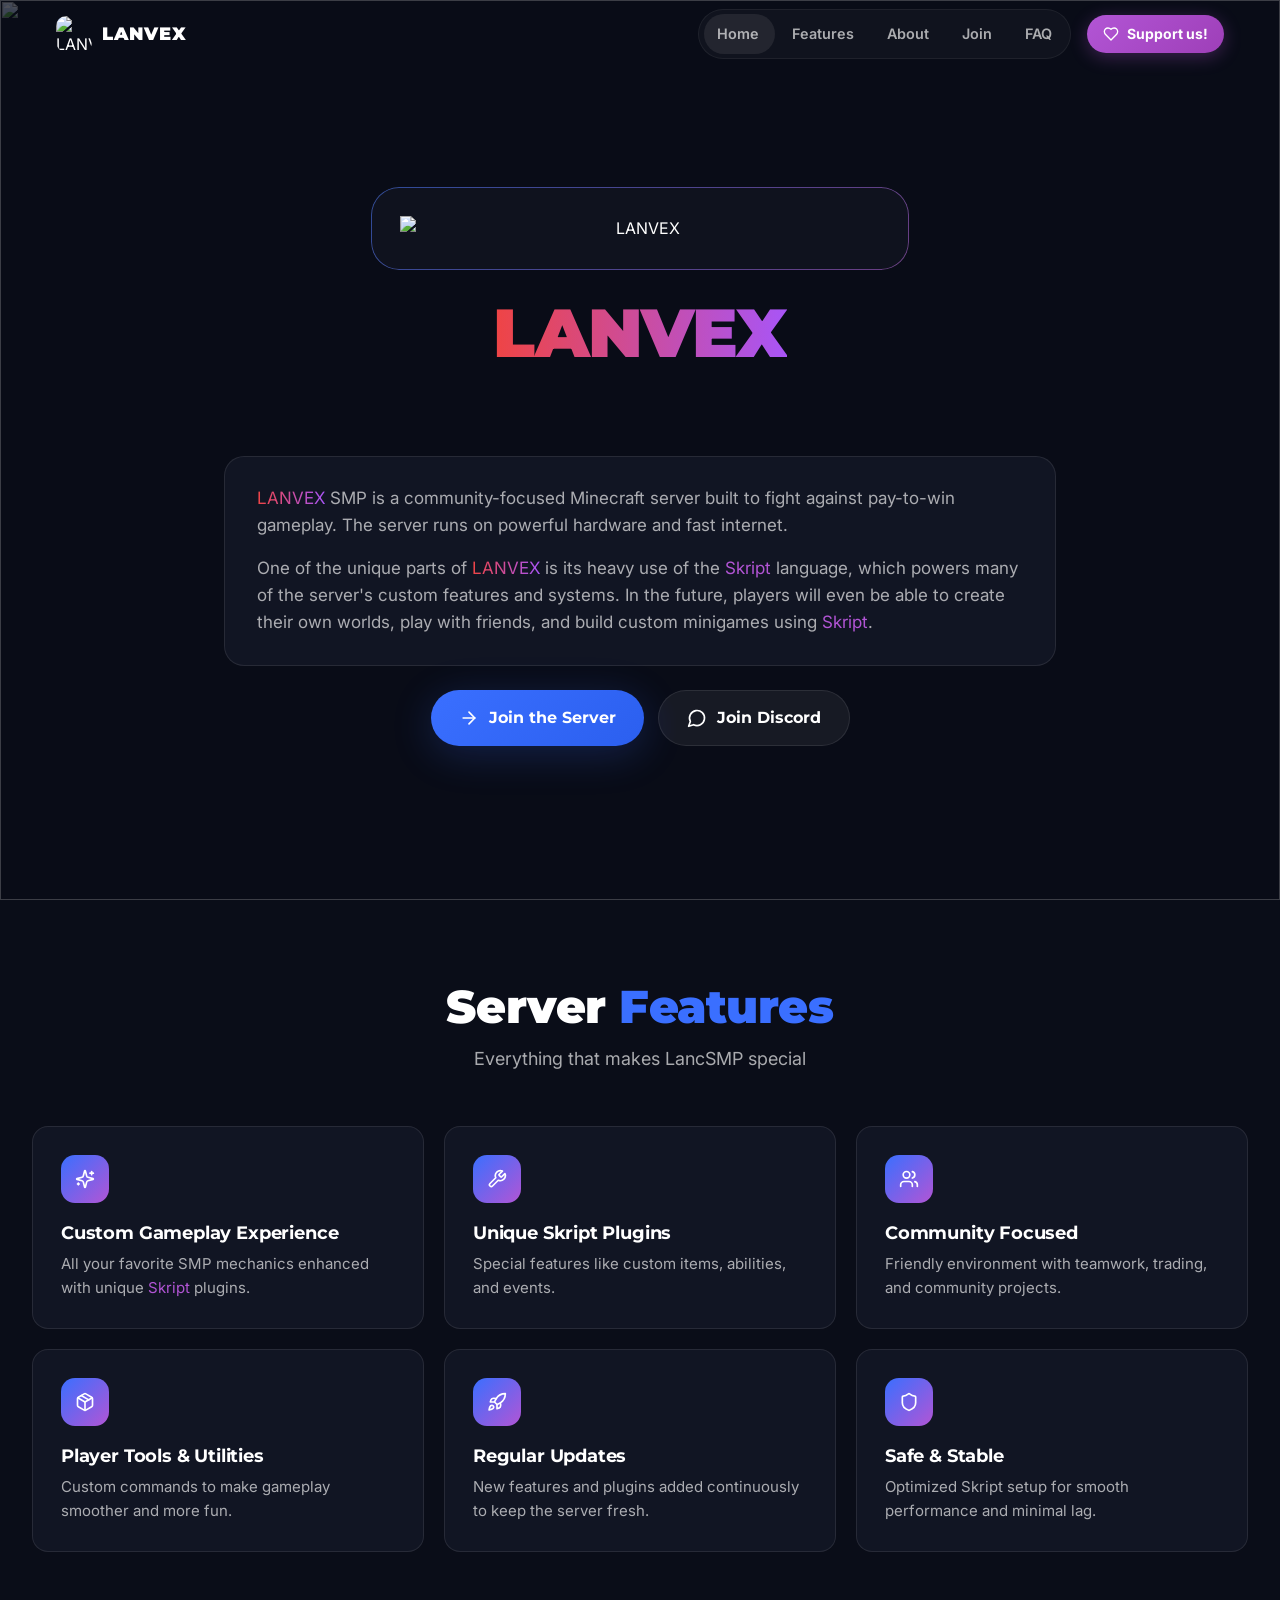
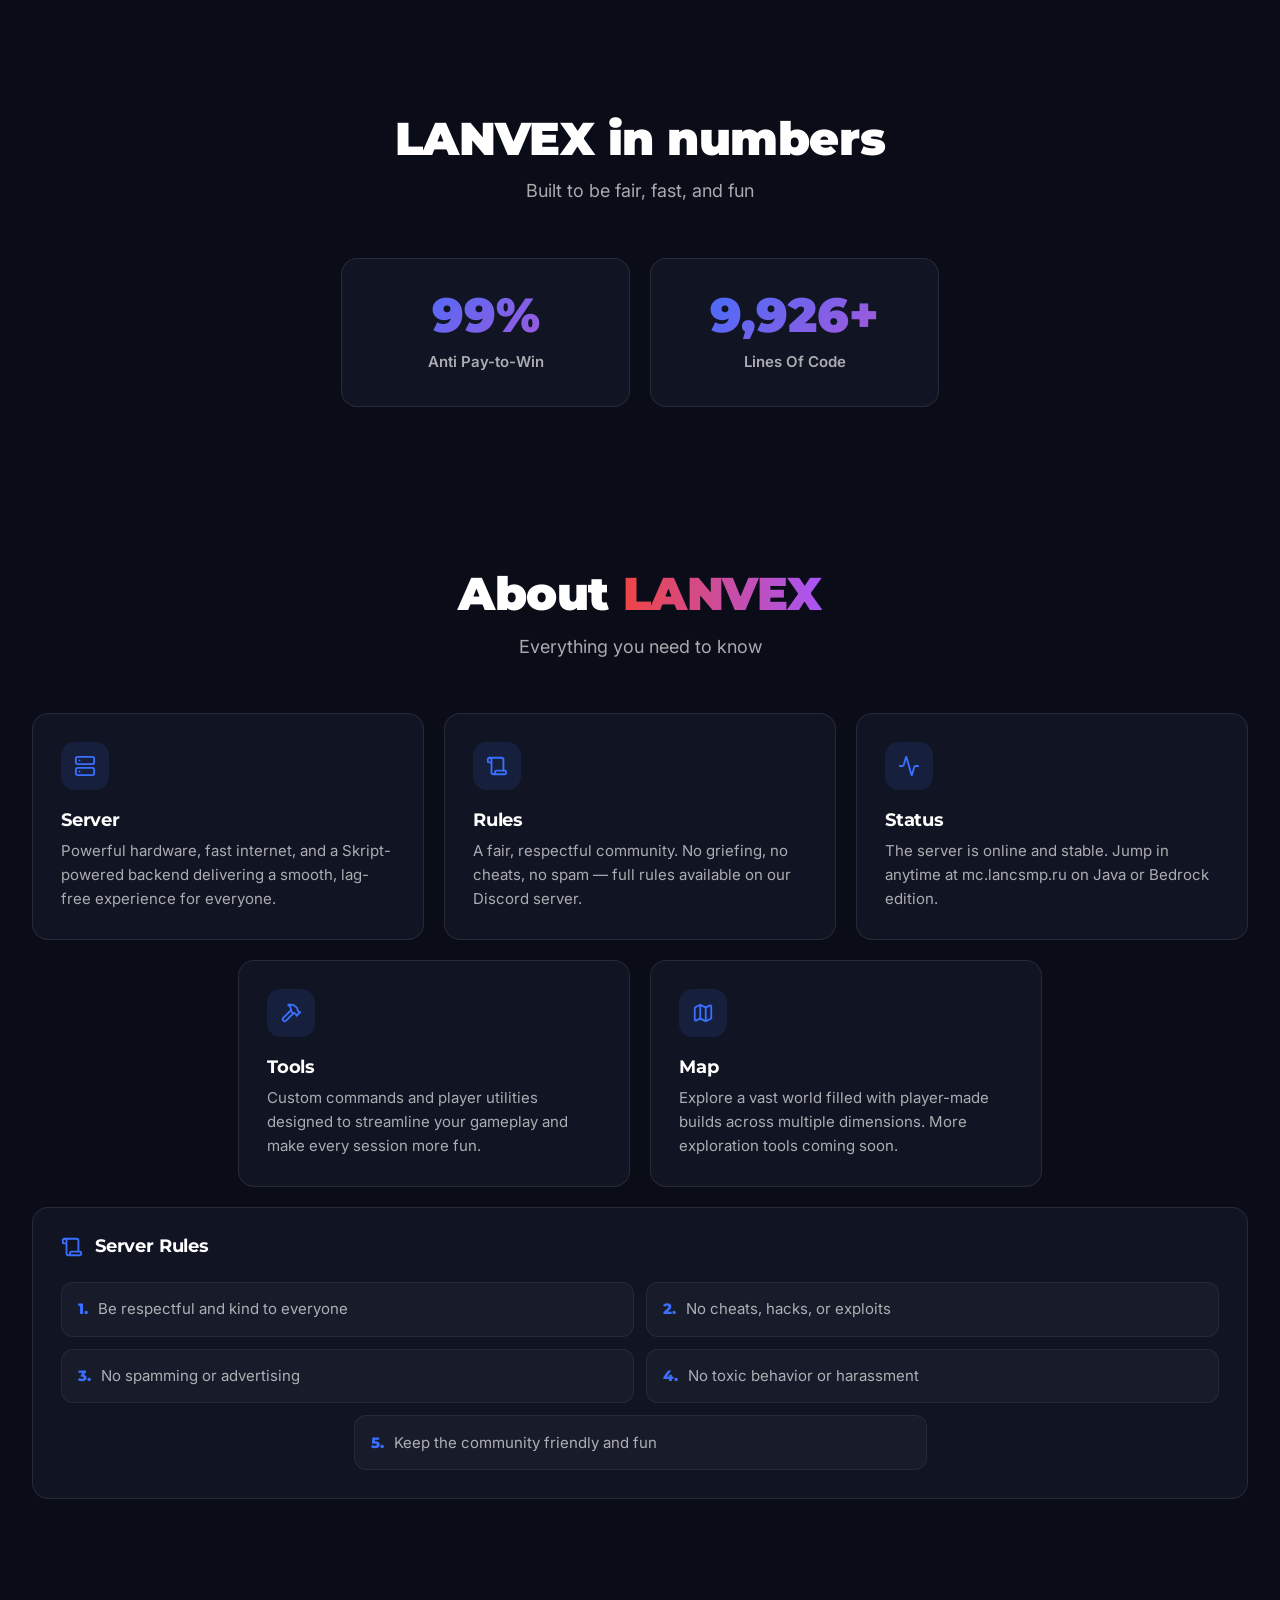
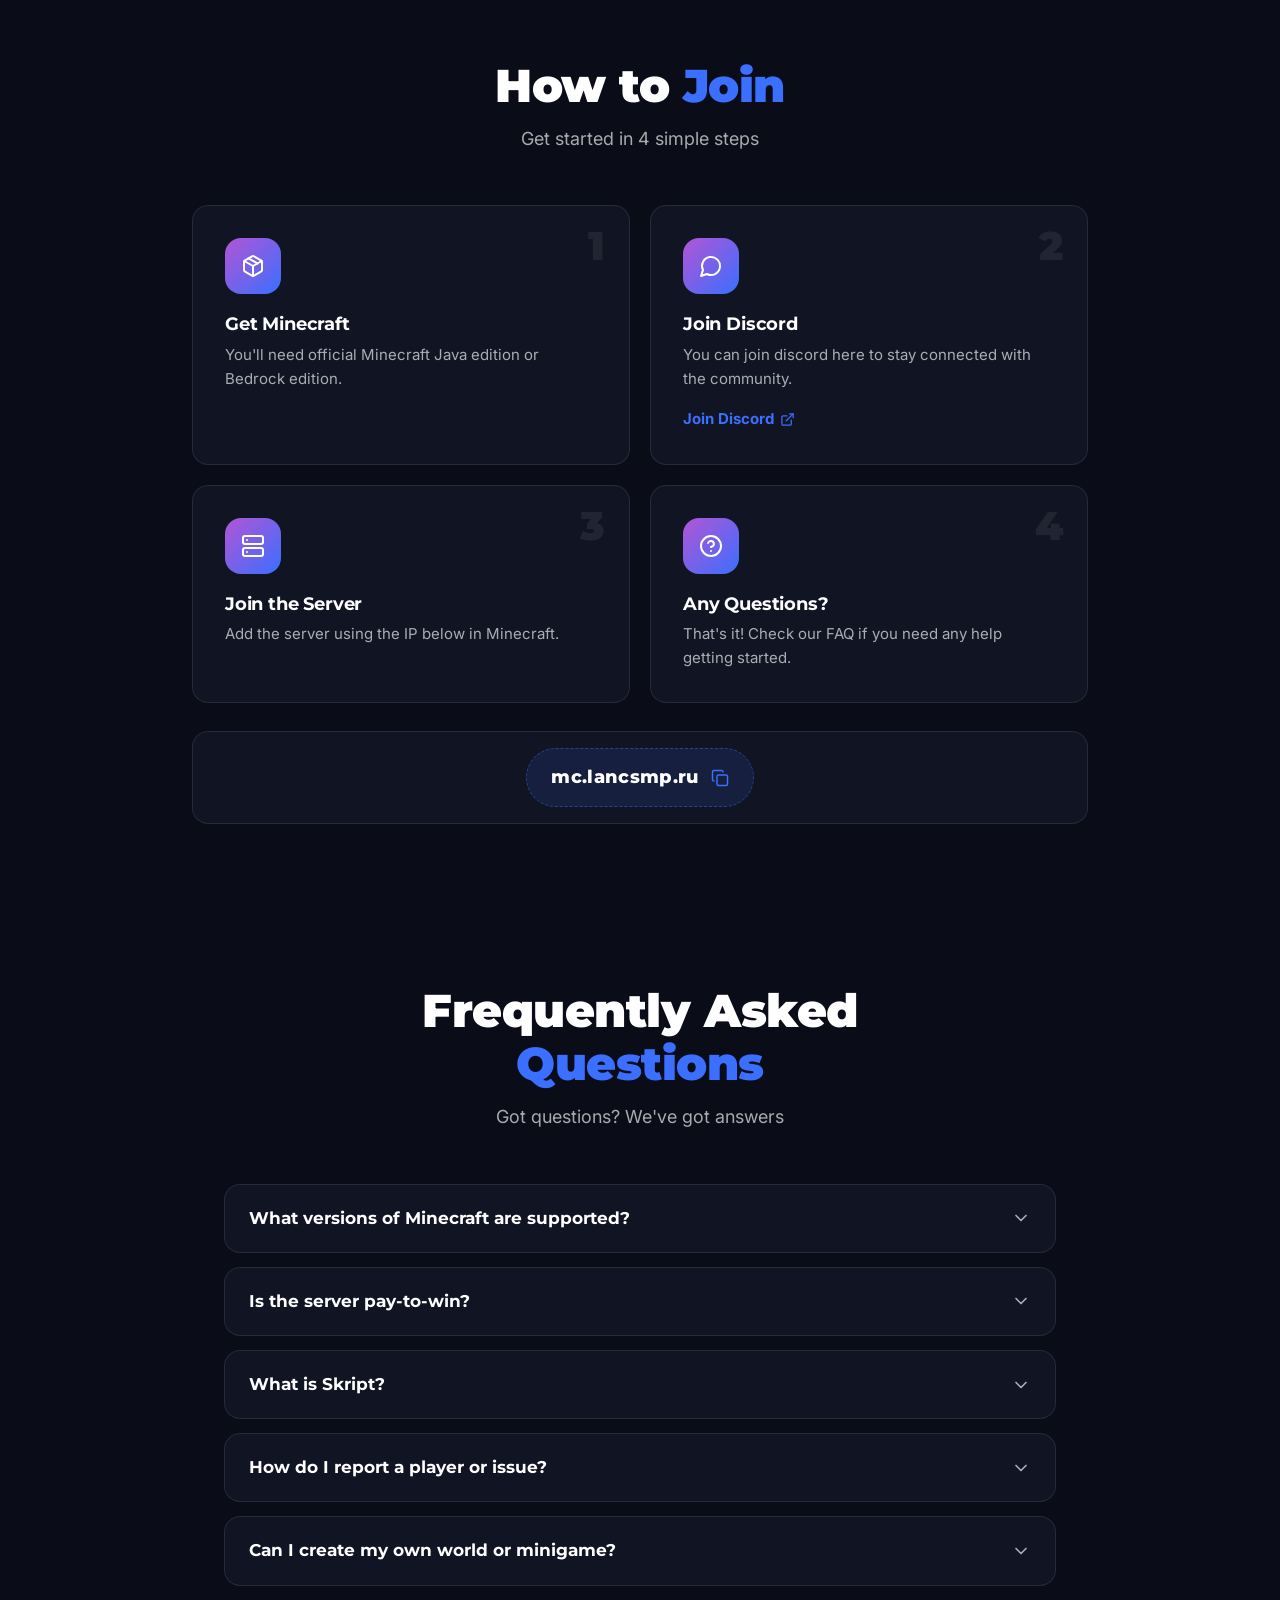
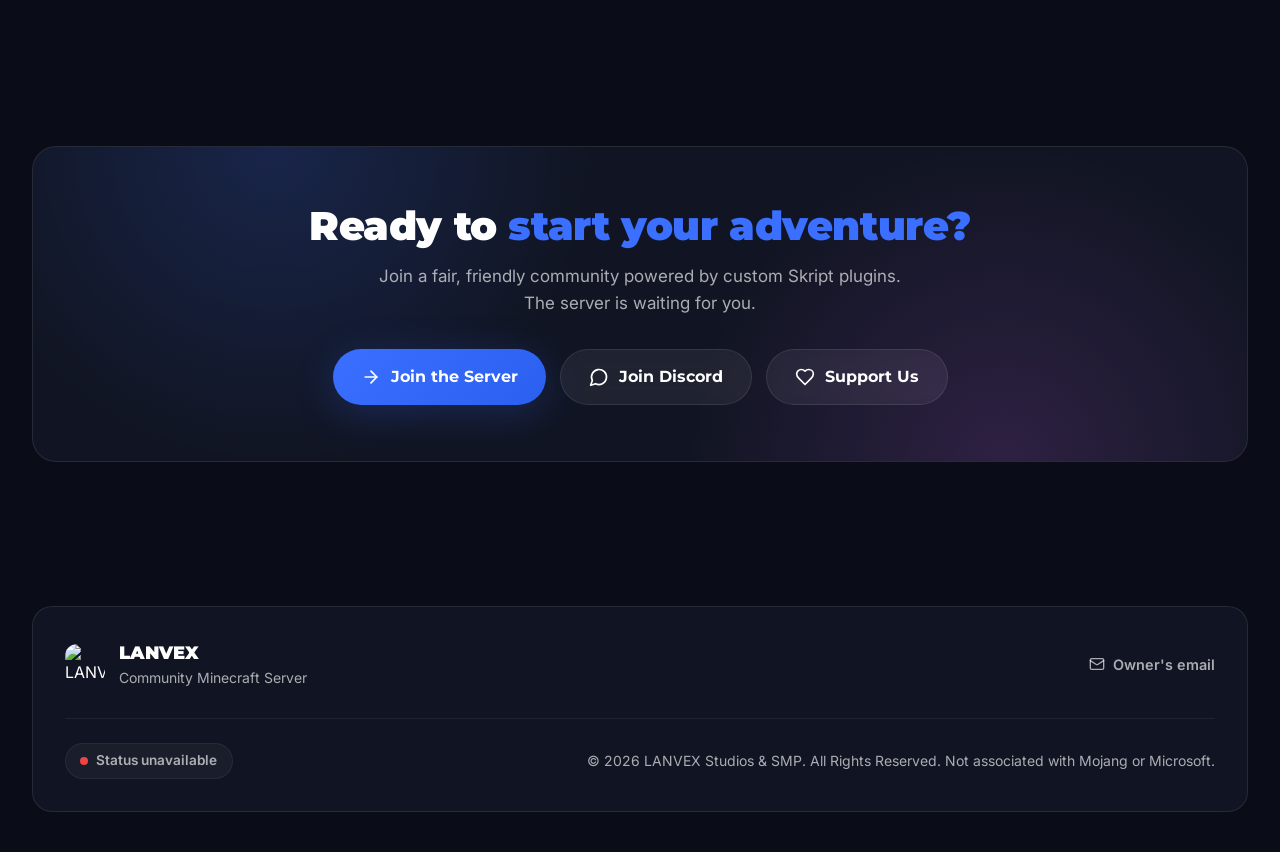
==== commit 50fa63c2: "Change Open Graph image format to PNG Updated Open Graph image URLs to use PNG format." ====
--- a/index.html
+++ b/index.html
@@ -9,8 +9,8 @@
   <link rel="canonical" href="https://www.lanvex.ru/">
   <meta property="og:title" content="LANVEX — Community Minecraft Server">
   <meta property="og:description" content="Community-Focused Minecraft server. Anti Pay-to-Win. Custom Skript plugins, friendly community, and powerful hardware.">
-  <meta property="og:image" content="https://www.lancsmp.ru/public/images/og-card.webp">
-  <meta property="og:image:secure_url" content="https://www.lancsmp.ru/public/images/og-card.webp">
+  <meta property="og:image" content="https://public.lancsmp.ru/public/images/og-card.png">
+  <meta property="og:image:secure_url" content="https://public.lancsmp.ru/public/images/og-card.png">
   <meta property="og:image:width" content="1200">
   <meta property="og:image:height" content="630">
   <meta property="og:image:alt" content="LANVEX — Community Minecraft Server. Anti Pay-to-Win.">
